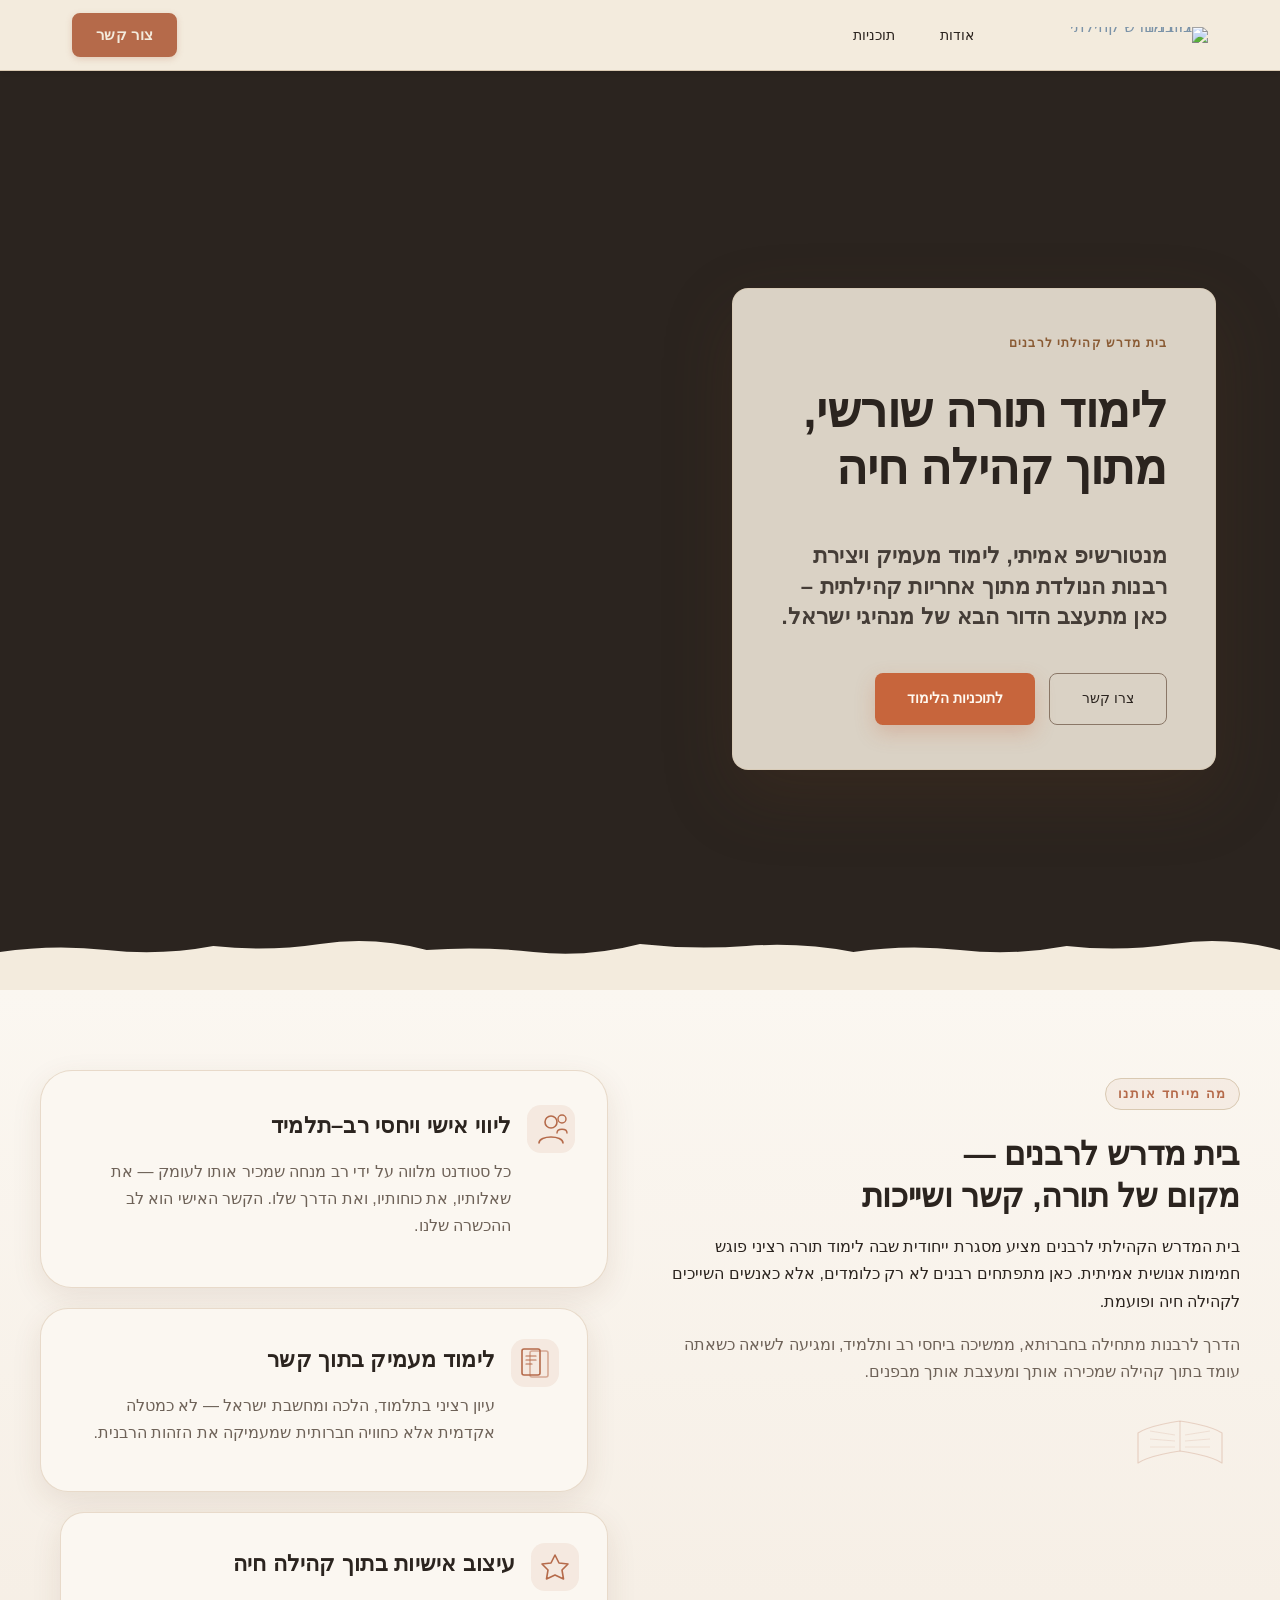
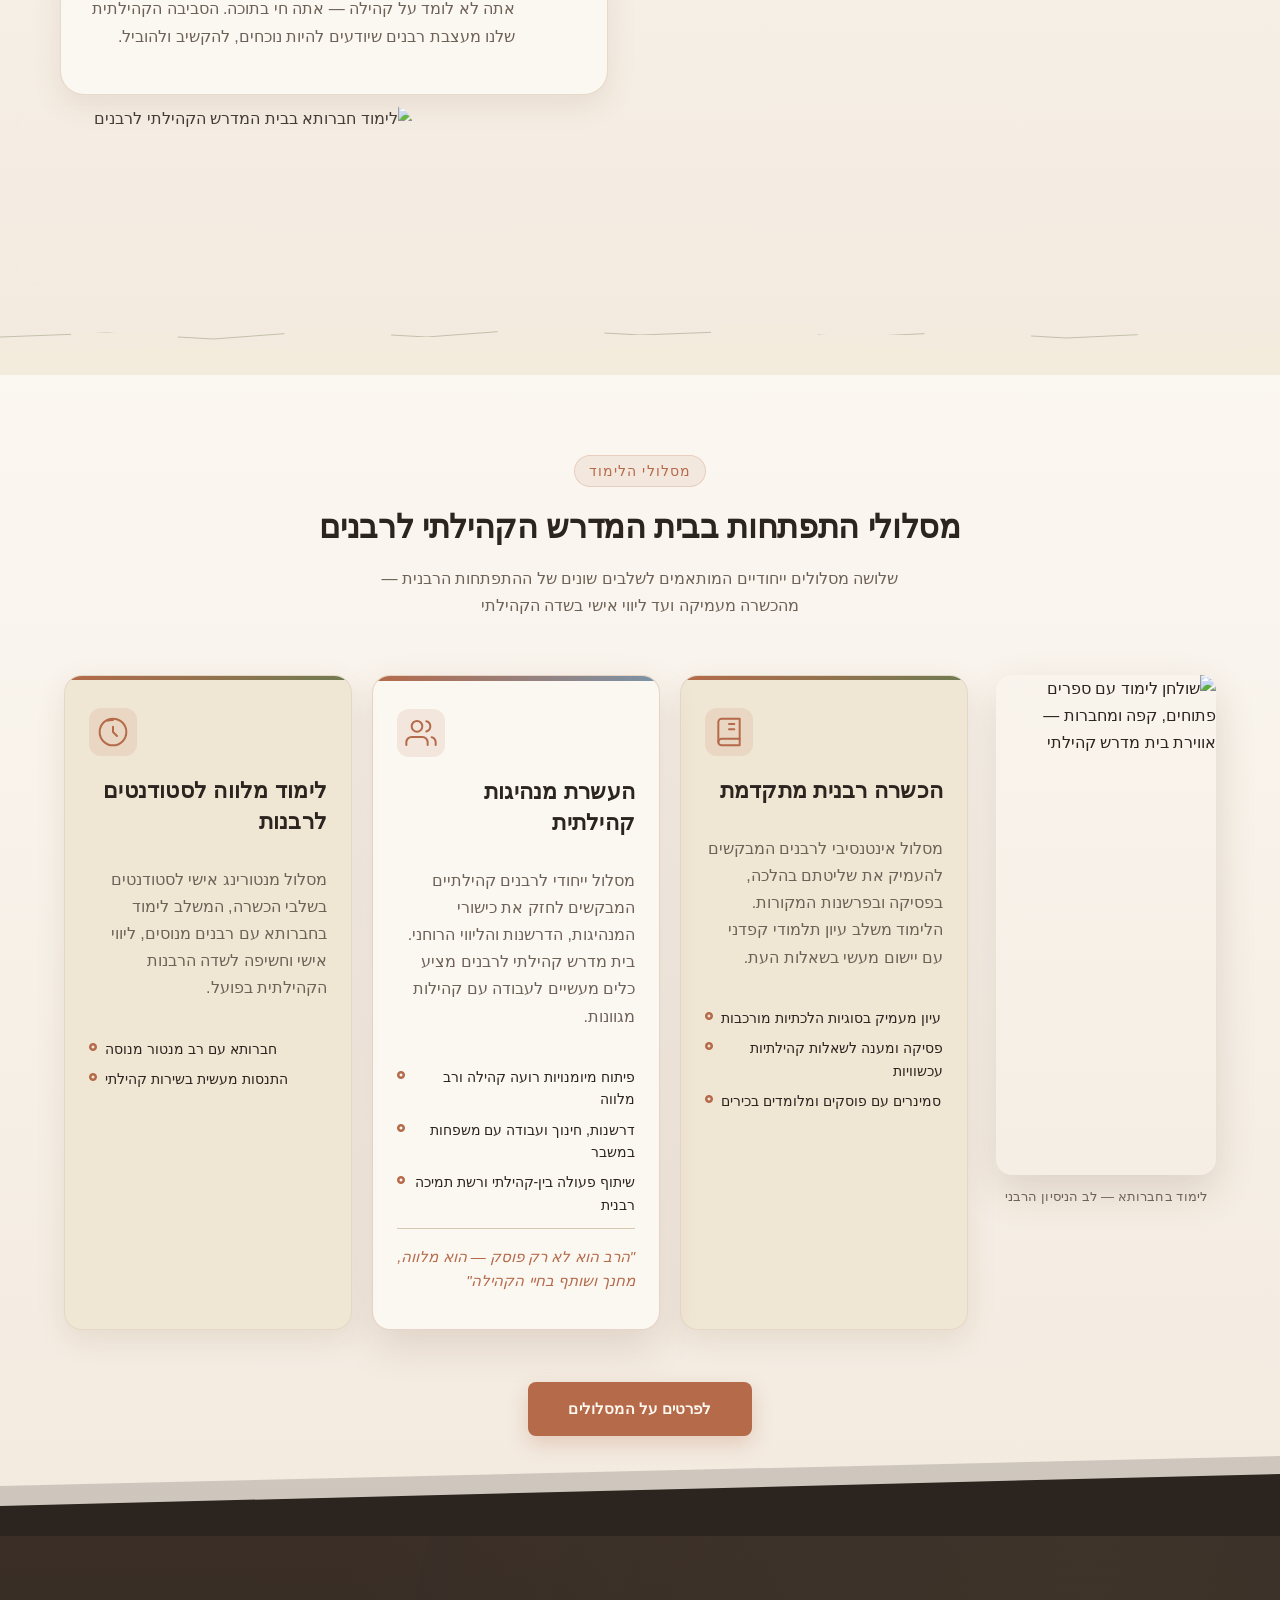
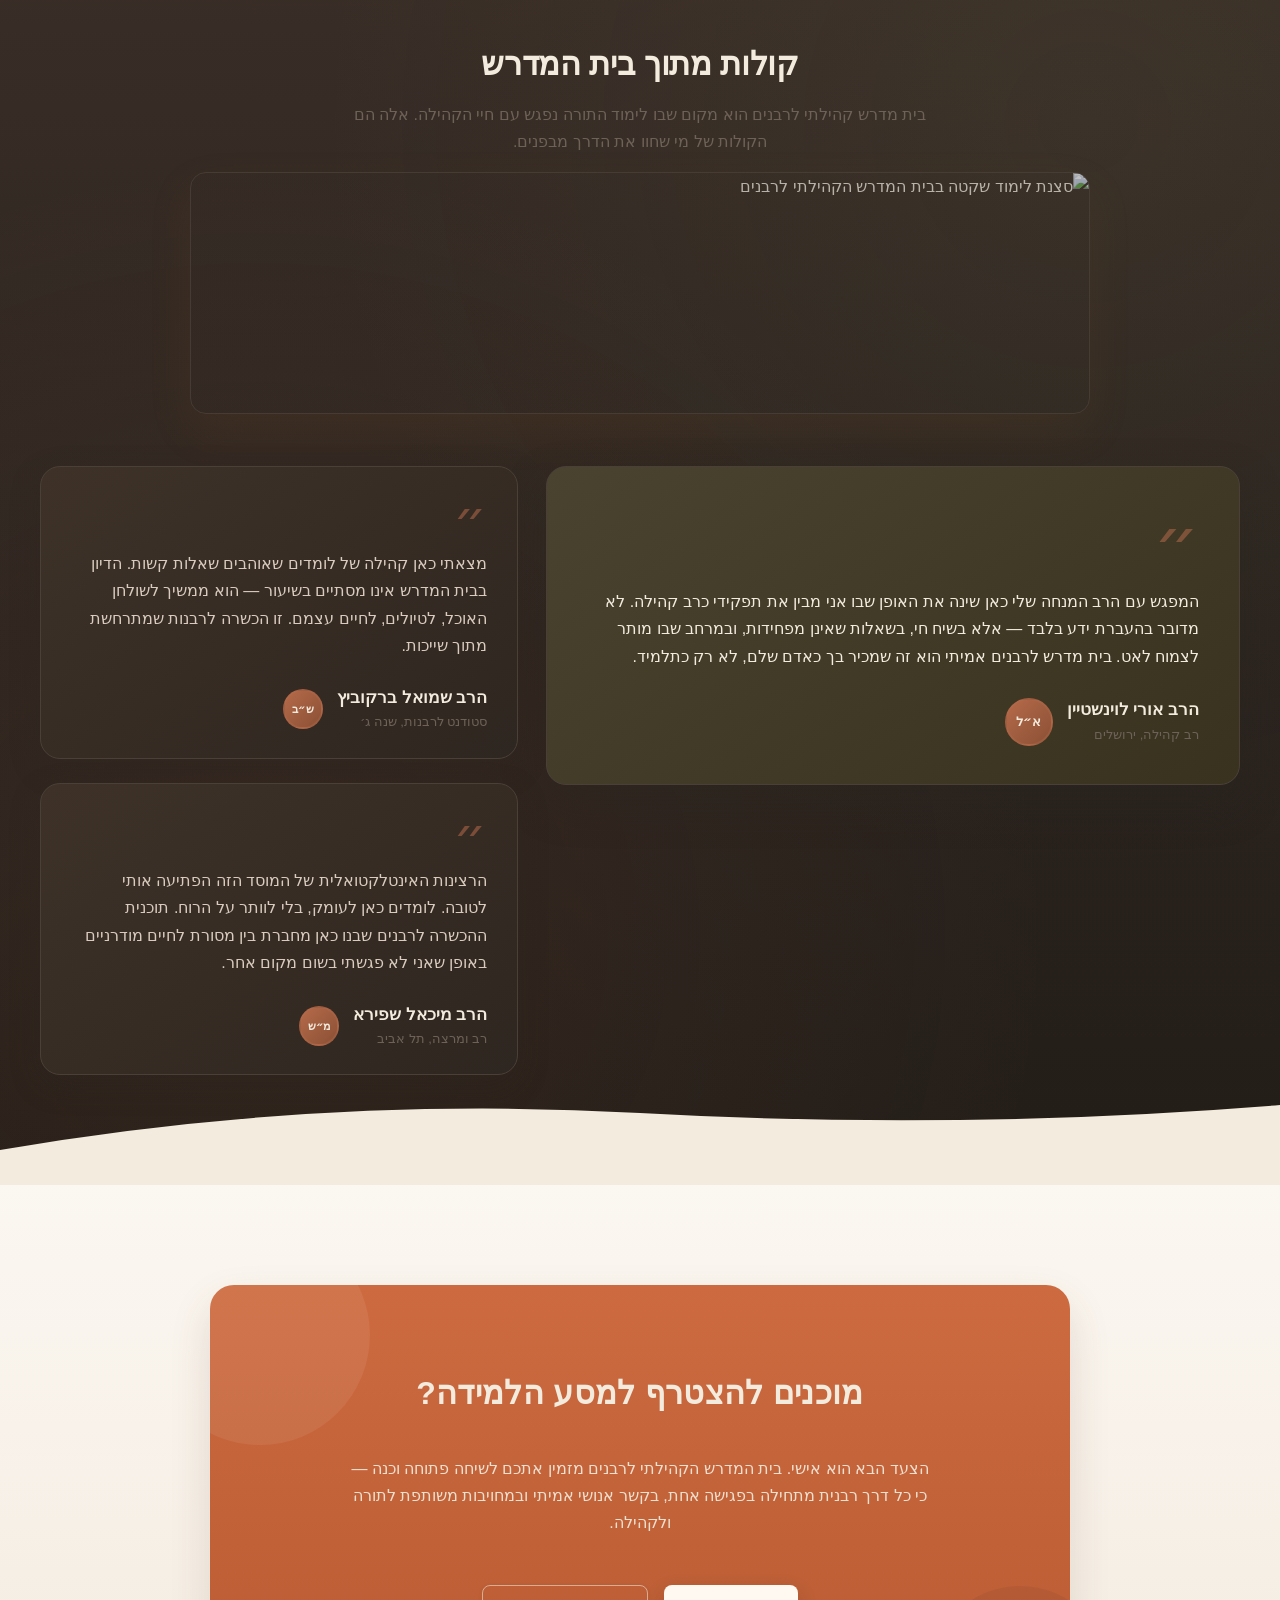
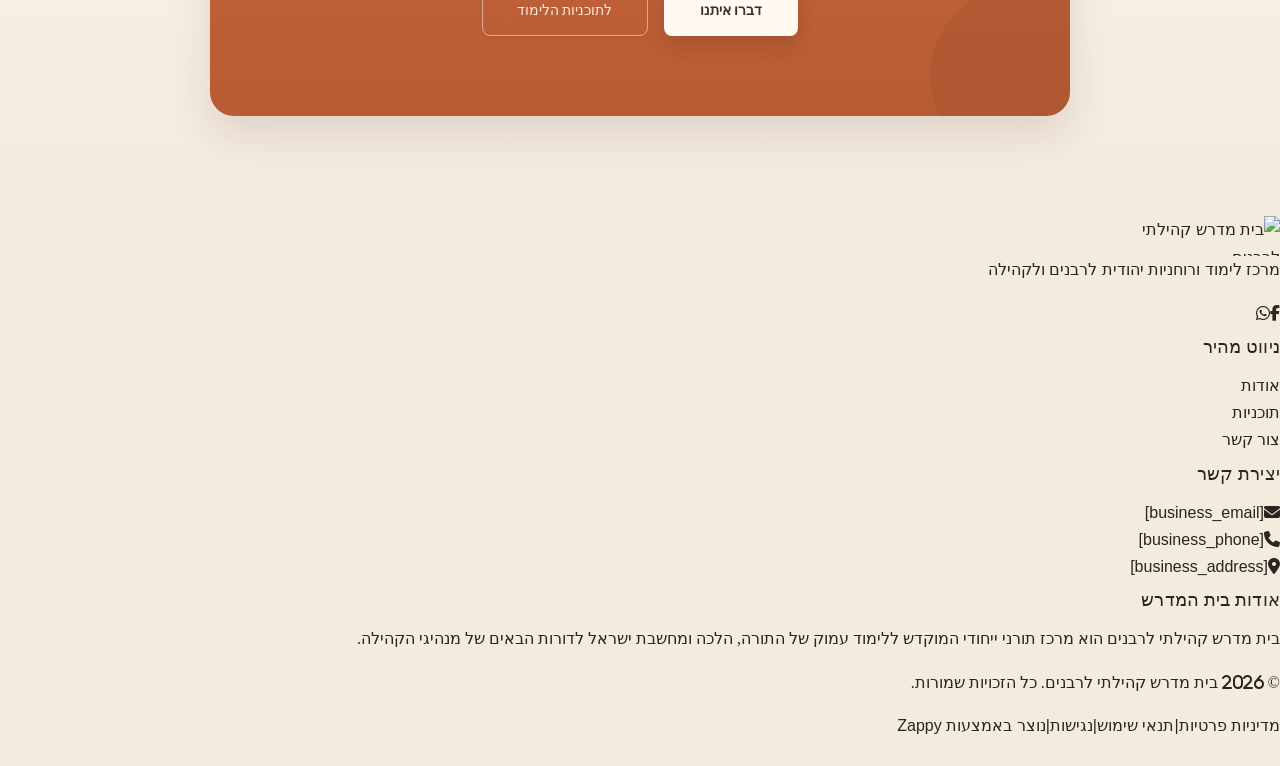
==== public/index.html @ 4b1a2277 "Background sync: Progressive GitHub Sync" ====
<!DOCTYPE html>
<html lang="he" dir="rtl">
<head>
    <meta charset="UTF-8">
    <meta name="viewport" content="width=device-width, initial-scale=1.0">
    <meta name="robots" content="index, follow">
    <title>בית מדרש לרבנים — בית מדרש קהילתי לרבנים</title>
    <meta name="description" content="בית המדרש לרבנים המוביל בישראל מזמין אתכם לעולם של לימוד תורני עמוק, הכשרה רבנית מקצועית וקהילה תומכת. הצטרפו אלינו ועצבו את עתיד הרבנות הקהילתית.">
    <meta name="keywords" content="בית מדרש לרבנים, בית מדרש קהילתי לרבנים בישראל, מוסד תורני לרבנים קהילתיים, הכשרה רבנית, לימוד תורה לרבנים">
    
    <!-- Favicons -->
    <link rel="icon" type="image/x-icon" href="/assets/favicon.ico">
    <link rel="icon" type="image/png" sizes="16x16" href="/assets/favicon-16x16.png">
    <link rel="icon" type="image/png" sizes="32x32" href="/assets/favicon-32x32.png">
    <link rel="icon" type="image/png" sizes="48x48" href="/assets/favicon-48x48.png">
    <link rel="icon" type="image/png" sizes="192x192" href="/assets/favicon-192x192.png">
    <link rel="icon" type="image/png" sizes="512x512" href="/assets/favicon-512x512.png">
    <link rel="apple-touch-icon" href="/assets/apple-touch-icon.png">
    <!-- Zappy Analytics -->
<script>
(function() {
  'use strict';
  
  // Configuration
  var config = {
    websiteId: '158ab9b1-1b1c-421d-83cf-bffc72065a06',
    apiUrl: 'https://api.zappy5.com/api/analytics/track',
    sessionDuration: 30 * 60 * 1000, // 30 minutes
    visitorDuration: 30 * 24 * 60 * 60 * 1000, // 30 days
    trackPageViews: true,
    trackClicks: true,
    trackFormSubmissions: true
  };
  
  // Generate or retrieve persistent visitor ID (30 days)
  function getVisitorId() {
    var visitorKey = 'zappy_visitor_' + config.websiteId;
    var visitor = null;
    
    try {
      visitor = localStorage.getItem(visitorKey);
      if (visitor) {
        var visitorData = JSON.parse(visitor);
        var now = Date.now();
        
        // Check if visitor ID is still valid (30 days)
        if (now - visitorData.created < config.visitorDuration) {
          // Update last seen timestamp
          visitorData.lastSeen = now;
          localStorage.setItem(visitorKey, JSON.stringify(visitorData));
          return visitorData.id;
        }
      }
    } catch (e) {
      console.warn('Zappy Analytics: LocalStorage not available');
    }
    
    // Generate new visitor ID
    var newVisitorId = 'zv_' + Date.now() + '_' + Math.random().toString(36).substr(2, 9);
    
    try {
      localStorage.setItem(visitorKey, JSON.stringify({
        id: newVisitorId,
        created: Date.now(),
        lastSeen: Date.now()
      }));
    } catch (e) {
      // Continue without local storage
    }
    
    return newVisitorId;
  }
  
  // Generate or retrieve session ID (30 minutes)
  function getSessionId() {
    var sessionKey = 'zappy_session_' + config.websiteId;
    var session = null;
    
    try {
      session = sessionStorage.getItem(sessionKey);
      if (session) {
        var sessionData = JSON.parse(session);
        var now = Date.now();
        
        // Check if session is still valid
        if (now - sessionData.timestamp < config.sessionDuration) {
          // Update timestamp
          sessionData.timestamp = now;
          sessionStorage.setItem(sessionKey, JSON.stringify(sessionData));
          return sessionData.id;
        }
      }
    } catch (e) {
      console.warn('Zappy Analytics: SessionStorage not available');
    }
    
    // Generate new session ID
    var newSessionId = 'zs_' + Date.now() + '_' + Math.random().toString(36).substr(2, 9);
    
    try {
      sessionStorage.setItem(sessionKey, JSON.stringify({
        id: newSessionId,
        timestamp: Date.now()
      }));
    } catch (e) {
      // Continue without session storage
    }
    
    return newSessionId;
  }
  
  var visitorId = getVisitorId();
  var sessionId = getSessionId();
  
  // Track an event
  function trackEvent(eventType, data) {
    data = data || {};
    
    var eventData = {
      website_id: config.websiteId,
      event_type: eventType,
      page_path: window.location.pathname,
      referrer: document.referrer || 'direct',
      visitor_id: visitorId,
      session_id: sessionId,
      metadata: data
    };
    
    // Use sendBeacon if available (better for page unload events)
    if (navigator.sendBeacon) {
      var blob = new Blob([JSON.stringify(eventData)], { type: 'application/json' });
      navigator.sendBeacon(config.apiUrl, blob);
    } else {
      // Fallback to fetch
      fetch(config.apiUrl, {
        method: 'POST',
        headers: {
          'Content-Type': 'application/json'
        },
        body: JSON.stringify(eventData),
        keepalive: true
      }).catch(function(error) {
        console.warn('Zappy Analytics: Failed to track event', error);
      });
    }
  }
  
  // Track page view
  if (config.trackPageViews) {
    trackEvent('pageview', {
      title: document.title,
      url: window.location.href
    });
  }
  
  // Track clicks on important elements
  if (config.trackClicks) {
    document.addEventListener('click', function(e) {
      var target = e.target;
      
      // Track button clicks (counted as actions)
      if (target.tagName === 'BUTTON' || target.closest('button')) {
        var button = target.tagName === 'BUTTON' ? target : target.closest('button');
        trackEvent('click', {
          element: 'button',
          text: button.textContent.trim().substring(0, 100),
          id: button.id || null,
          class: button.className || null
        });
      }
      
      // Track link clicks (navigation - not counted as actions)
      else if (target.tagName === 'A' || target.closest('a')) {
        var link = target.tagName === 'A' ? target : target.closest('a');
        trackEvent('navigation', {
          element: 'link',
          text: link.textContent.trim().substring(0, 100),
          href: link.href,
          external: link.hostname !== window.location.hostname
        });
      }
    }, true);
  }
  
  // Track form submissions
  if (config.trackFormSubmissions) {
    document.addEventListener('submit', function(e) {
      var form = e.target;
      
      trackEvent('form_submit', {
        form_id: form.id || null,
        form_name: form.name || null,
        form_action: form.action || null,
        form_method: form.method || 'GET'
      });
    }, true);
  }
  
  // Track time on page (send on page unload)
  var pageLoadTime = Date.now();
  
  window.addEventListener('beforeunload', function() {
    var timeOnPage = Math.floor((Date.now() - pageLoadTime) / 1000); // in seconds
    
    trackEvent('page_unload', {
      time_on_page: timeOnPage,
      page_path: window.location.pathname
    });
  });
  
  // Expose tracking function globally for custom events
  window.zappyAnalytics = {
    track: trackEvent,
    getVisitorId: function() { return visitorId; },
    getSessionId: function() { return sessionId; }
  };
  
})();
</script>
<!-- End Zappy Analytics -->
    <meta property="og:title" content="בית מדרש לרבנים — בית מדרש קהילתי לרבנים">
  <meta property="og:description" content="בית המדרש לרבנים המוביל בישראל מזמין אתכם לעולם של לימוד תורני עמוק, הכשרה רבנית מקצועית וקהילה תומכת. הצטרפו אלינו ועצבו את עתיד הרבנות הקהילתית.">
  <meta property="og:type" content="website">
  <meta property="og:locale" content="he_IL">
  
  <meta name="twitter:card" content="summary_large_image">
  <meta name="twitter:title" content="בית מדרש לרבנים — בית מדרש קהילתי לרבנים">
  <meta name="twitter:description" content="בית המדרש לרבנים המוביל בישראל מזמין אתכם לעולם של לימוד תורני עמוק, הכשרה רבנית מקצועית וקהילה תומכת. הצטרפו אלינו ועצבו את עתיד הרבנות הקהילתית.">
  
  <link rel="stylesheet" href="https://cdnjs.cloudflare.com/ajax/libs/font-awesome/6.4.0/css/all.min.css">

    <!-- Favicons -->
    <link rel="icon" type="image/x-icon" href="/assets/favicon.ico">
    <link rel="icon" type="image/png" sizes="16x16" href="/assets/favicon-16x16.png">
    <link rel="icon" type="image/png" sizes="32x32" href="/assets/favicon-32x32.png">
    <link rel="icon" type="image/png" sizes="48x48" href="/assets/favicon-48x48.png">
    <link rel="icon" type="image/png" sizes="192x192" href="/assets/favicon-192x192.png">
    <link rel="icon" type="image/png" sizes="512x512" href="/assets/favicon-512x512.png">
    <link rel="apple-touch-icon" href="/assets/apple-touch-icon.png">
    <!-- Cookie Consent -->
    <link rel="stylesheet" href="https://cdn.jsdelivr.net/npm/vanilla-cookieconsent@3/dist/cookieconsent.css">
    <script src="https://cdn.jsdelivr.net/npm/vanilla-cookieconsent@3/dist/cookieconsent.umd.js"></script>
    <!-- Mickidum Accessibility Toolbar -->
    <script src="https://cdn.jsdelivr.net/gh/mickidum/acc_toolbar/acctoolbar/acctoolbar.min.js"></script>
    <link rel="stylesheet" href="/styles.css">

    <style id="zappy-dropdown-submenu-styles">
      /* ========== DESKTOP DROPDOWN SUBMENU STYLES ========== */
      /* Base styles for dropdown submenus - parent must be positioned */
      .nav-menu li:has(.sub-menu), nav li:has(.sub-menu), .navbar li:has(.sub-menu), #navMenu li:has(.sub-menu) { position: relative; }
      /* Submenu base - hidden by default */
      .nav-menu .sub-menu, nav .sub-menu, .navbar .sub-menu, #navMenu .sub-menu { display: block !important; position: absolute !important; top: 100%; left: 0; min-width: 220px; background: white; border-radius: 8px; box-shadow: 0 8px 25px rgba(0,0,0,0.15); padding: 8px 0; opacity: 0; visibility: hidden; transform: translateY(10px); transition: all 0.3s ease; z-index: 1000; list-style: none; pointer-events: none; }
      /* CRITICAL: Desktop hover styles to show dropdown */
      .nav-menu li:hover > .sub-menu, nav li:hover > .sub-menu, .navbar li:hover > .sub-menu, #navMenu li:hover > .sub-menu { opacity: 1 !important; visibility: visible !important; transform: translateY(0) !important; pointer-events: auto !important; }
      /* Submenu item styling */
      .sub-menu li { list-style: none; margin: 0; padding: 0; }
      .sub-menu a { display: block !important; padding: 10px 16px !important; color: var(--text-dark, #333) !important; font-weight: 500; text-decoration: none; white-space: nowrap; transition: background-color 0.2s; }
      .sub-menu a:hover { background-color: #f5f5f5; }
      /* RTL (Hebrew/Arabic) dropdown positioning */
      [dir="rtl"] .nav-menu .sub-menu, [dir="rtl"] nav .sub-menu, [dir="rtl"] .navbar .sub-menu, html[lang="he"] .nav-menu .sub-menu, html[lang="he"] nav .sub-menu, html[lang="he"] .navbar .sub-menu, html[lang="ar"] .nav-menu .sub-menu, html[lang="ar"] nav .sub-menu, html[lang="ar"] .navbar .sub-menu { left: auto !important; right: 0 !important; }
      /* Hide empty dropdown menus */
      .sub-menu:empty, .sub-menu:not(:has(li:not(.zappy-hidden-menu-item))), .sub-menu:not(:has(li)) { display: none !important; opacity: 0 !important; visibility: hidden !important; pointer-events: none !important; }
      /* Desktop: show submenu on Menu Group hover */
      li:has(.menu-group-title):hover > .sub-menu { opacity: 1 !important; visibility: visible !important; transform: translateY(0) !important; pointer-events: auto !important; }
      /* Menu Group title styling */
      .nav-menu > li > .menu-group-title, #navMenu > li > .menu-group-title { display: inline-block; padding: 0.5rem 1rem; cursor: default; user-select: none; }
      
      /* ========== MOBILE SUBMENU STYLES ========== */
      @media (max-width: 768px) {
        .nav-menu .sub-menu, nav .sub-menu, .navbar .sub-menu, #navMenu .sub-menu { position: static !important; transform: none !important; box-shadow: none !important; background: transparent !important; max-height: 0; overflow: hidden; opacity: 0; visibility: hidden; transition: max-height 0.3s ease, opacity 0.3s ease; padding: 0 !important; border-radius: 0 !important; }
        .sub-menu.mobile-expanded { max-height: 500px !important; opacity: 1 !important; visibility: visible !important; padding: 8px 0 8px 16px !important; }
        [dir="rtl"] .sub-menu.mobile-expanded, html[lang="he"] .sub-menu.mobile-expanded { padding: 8px 16px 8px 0 !important; }
        /* Disable hover behavior on mobile */
        .nav-menu li:hover > .sub-menu, nav li:hover > .sub-menu, .navbar li:hover > .sub-menu, #navMenu li:hover > .sub-menu { opacity: 0; visibility: hidden; pointer-events: none; }
        .nav-menu li > .sub-menu.mobile-expanded, nav li > .sub-menu.mobile-expanded, .navbar li > .sub-menu.mobile-expanded, #navMenu li > .sub-menu.mobile-expanded { opacity: 1 !important; visibility: visible !important; pointer-events: auto !important; }
        .nav-menu li:has(.sub-menu), nav li:has(.sub-menu), .navbar li:has(.sub-menu), #navMenu li:has(.sub-menu) { display: flex !important; flex-wrap: wrap !important; align-items: center !important; position: relative !important; min-height: 44px !important; }
        .nav-menu li:has(.sub-menu) > a, nav li:has(.sub-menu) > a, .navbar li:has(.sub-menu) > a, #navMenu li:has(.sub-menu) > a { flex: 1 !important; min-width: 0 !important; }
        .nav-menu li:has(.sub-menu) > .menu-group-title, nav li:has(.sub-menu) > .menu-group-title, .navbar li:has(.sub-menu) > .menu-group-title, #navMenu li:has(.sub-menu) > .menu-group-title { flex: 1 !important; min-width: 0 !important; padding: 0 !important; line-height: inherit !important; }
        .nav-menu li:has(.sub-menu) > .sub-menu, nav li:has(.sub-menu) > .sub-menu, .navbar li:has(.sub-menu) > .sub-menu, #navMenu li:has(.sub-menu) > .sub-menu { flex-basis: 100% !important; width: 100% !important; }
        .nav-menu li:has(.sub-menu) > a [class*="chevron"], .nav-menu li:has(.sub-menu) > a [class*="arrow"], .nav-menu li:has(.sub-menu) > a .fa-chevron-down, .nav-menu li:has(.sub-menu) > a .fa-angle-down, nav li:has(.sub-menu) > a [class*="chevron"], nav li:has(.sub-menu) > a [class*="arrow"], #navMenu li:has(.sub-menu) > a [class*="chevron"], #navMenu li:has(.sub-menu) > a [class*="arrow"] { display: none !important; visibility: hidden !important; }
        .mobile-submenu-toggle { display: flex !important; align-items: center !important; justify-content: center !important; width: 44px !important; height: auto !important; background: transparent !important; border: none !important; cursor: pointer !important; color: var(--text-dark) !important; position: static !important; flex-shrink: 0 !important; align-self: stretch !important; z-index: 2 !important; padding: 0 !important; margin: 0 !important; }
        .mobile-submenu-toggle::after { content: '' !important; width: 0 !important; height: 0 !important; border-left: 6px solid transparent !important; border-right: 6px solid transparent !important; border-top: 7px solid currentColor !important; transition: transform 0.3s ease !important; }
        .mobile-submenu-toggle.expanded::after { transform: rotate(180deg) !important; }
        .sub-menu a { padding: 10px 0 !important; display: block !important; color: var(--text-dark) !important; }
        .navbar .sub-menu li a, nav.navbar .sub-menu li a, .zappy-products-dropdown .sub-menu a { color: var(--text-dark) !important; }
      }
      @media (min-width: 769px) { .mobile-submenu-toggle { display: none !important; } }
    </style>

    <style id="mobile-lang-menu-deployed-css">
    @media (max-width: 768px) {
      .lang-switcher,
      .nav-cta-container .lang-switcher,
      .nav-container .lang-switcher,
      .navbar .lang-switcher,
      .navbar .nav-cta-container .lang-switcher,
      .nav-icons-left .lang-switcher,
      .nav-ecommerce-icons .lang-switcher { display: none !important; }
      .mobile-lang-menu { width: 100%; border-top: 1px solid rgba(128,128,128,0.2); padding: 8px 0 0 0; margin-top: 8px; }
      .mobile-lang-toggle { display: flex !important; align-items: center; justify-content: space-between; width: 100%; padding: 12px 16px; background: none; border: none; cursor: pointer; font-size: 15px; color: inherit; font-family: inherit; }
      .mobile-lang-toggle::after { content: ''; display: inline-block; width: 8px; height: 8px; border-right: 2px solid currentColor; border-bottom: 2px solid currentColor; transform: rotate(45deg); transition: transform 0.3s ease; margin-left: 8px; }
      .mobile-lang-toggle.expanded::after { transform: rotate(-135deg); }
      .mobile-lang-options { max-height: 0; overflow: hidden; transition: max-height 0.3s ease; }
      .mobile-lang-options.expanded { max-height: 300px; }
      .mobile-lang-option { display: flex !important; align-items: center; gap: 10px; padding: 10px 24px; text-decoration: none; color: inherit; font-size: 14px; font-family: inherit; }
      .mobile-lang-option:hover { background: rgba(128,128,128,0.1); }
      .mobile-lang-option.active { font-weight: 600; opacity: 0.7; pointer-events: none; }
      .mobile-lang-option img { width: 20px; height: 20px; border-radius: 50%; }
    }
    @media (min-width: 769px) {
      .mobile-lang-menu { display: none !important; }
    }
    </style>

    <style id="zappy-widget-visibility">
      #mic-access-tool-general-button, .mic-access-tool-general-button,
      #mic-init-access-tool .mic-access-tool-general-button, #mic-init-access-tool #mic-access-tool-general-button,
      ._access-icon, #mic-access-tool-box, .mic-access-tool-box,
      #mic-init-access-tool #mic-access-tool-box, div[id*="mic-access-tool-box"], ._access-menu {
        display: none !important; visibility: hidden !important; opacity: 0 !important; pointer-events: none !important;
      }
    </style>
</head>
<body>

  <nav class="navbar" dir="rtl">
  <button class="mobile-toggle" id="mobileToggle" aria-label="Menu">
    <svg class="hamburger-icon" width="24" height="24" viewbox="0 0 24 24" fill="none">
      <path d="M3 12h18M3 6h18M3 18h18" stroke="currentColor" stroke-width="2" stroke-linecap="round"></path>
    </svg>
    <svg class="close-icon" width="24" height="24" viewbox="0 0 24 24" fill="none" style="display: none;">
      <path d="M18 6L6 18M6 6l12 12" stroke="currentColor" stroke-width="2" stroke-linecap="round"></path>
    </svg>
  </button>

  <button class="phone-header-btn" data-phone="[business_phone]" aria-label="Call">
    <svg width="20" height="20" viewbox="0 0 24 24" fill="currentColor">
      <path d="M22 16.92v3a2 2 0 0 1-2.18 2 19.79 19.79 0 0 1-8.63-3.07 19.5 19.5 0 0 1-6-6 19.79 19.79 0 0 1-3.07-8.67A2 2 0 0 1 4.11 2h3a2 2 0 0 1 2 1.72 12.84 12.84 0 0 0 .7 2.81 2 2 0 0 1-.45 2.11L8.09 9.91a16 16 0 0 0 6 6l1.27-1.27a2 2 0 0 1 2.11-.45 12.84 12.84 0 0 0 2.81.7A2 2 0 0 1 22 16.92z"></path>
    </svg>
  </button>

  <div class="nav-container">
    <div class="nav-right-group"><div class="nav-brand">
      <a href="/" class="logo-link">
        <img src="/assets/business-logo.webp" alt="בית מדרש קהילתי לרבנים" class="logo">
      </a>
    </div><ul class="nav-menu" id="navMenu"><li><a href="/about">אודות</a></li><li><a href="/programs">תוכניות</a></li></ul></div>

    

    <div class="nav-cta-container">
      <a href="/contact" class="nav-cta-btn">צור קשר</a>
    </div>
  </div>
</nav>
<script>

// Navbar Mobile Menu Toggle and Contrast Fix
(function() {
  // Use 'load' event instead of 'DOMContentLoaded' to ensure we run AFTER all other scripts
  window.addEventListener('load', function() {
    
    // FIX MOBILE BUTTON CONTRAST
    // Detect navbar background color and apply contrasting color to mobile buttons
    const navbar = document.querySelector('.navbar, nav, header');
    if (!navbar) {
      console.log('[Navbar] Navbar element not found');
      return;
    }
    
    // DECLARE VARIABLES EARLY to avoid Temporal Dead Zone errors
    // These are used in multiple places below
    let mobileToggle = document.getElementById('mobileToggle') ||
                       document.querySelector('.mobile-toggle') ||
                       document.querySelector('.hamburger') ||
                       document.querySelector('.hamburger-menu') ||
                       document.querySelector('.menu-toggle') ||
                       document.querySelector('.burger-menu') ||
                       document.querySelector('[aria-label="Menu"]') ||
                       document.querySelector('[aria-label="תפריט"]');
    
    const phoneBtn = document.querySelector('.phone-header-btn');
    
    const computedStyle = window.getComputedStyle(navbar);
    let bgColor = computedStyle.backgroundColor;
    
    console.log('[Navbar] Initial navbar background:', bgColor);
    
    // Check if background is transparent or rgba with 0 alpha
    const isTransparent = bgColor === 'transparent' || 
                         bgColor === 'rgba(0, 0, 0, 0)' ||
                         (bgColor.startsWith('rgba') && bgColor.includes(', 0)'));
    
    if (isTransparent) {
      // Check for background-image or gradient
      const bgImage = computedStyle.backgroundImage;
      if (bgImage && bgImage !== 'none') {
        console.log('[Navbar] Navbar has background image/gradient, using dark text');
        bgColor = 'rgb(240, 240, 240)'; // Assume light background
      } else {
        // Transparent navbar - check body background
        const bodyBg = window.getComputedStyle(document.body).backgroundColor;
        console.log('[Navbar] Navbar transparent, using body background:', bodyBg);
        bgColor = bodyBg;
      }
    }
    
    // Calculate luminance to determine if background is light or dark
    const rgb = bgColor.match(/\d+/g);
    if (rgb && rgb.length >= 3) {
      const r = parseInt(rgb[0]);
      const g = parseInt(rgb[1]);
      const b = parseInt(rgb[2]);
      const luminance = (0.299 * r + 0.587 * g + 0.114 * b) / 255;
      
      // Mobile button colors are set by Claude's AI-generated CSS (same as .nav-menu a)
      // No dynamic color overrides needed - colors come from the generated navbar CSS
      console.log('[Navbar] Mobile button colors preserved from Claude CSS (luminance:', luminance.toFixed(2) + ')');
      
      // FIX ICON SIZES - Ensure SVGs are properly sized and visible
      // INJECT CRITICAL CSS TO OVERRIDE ANY CONFLICTING RULES
      const criticalCSS = document.createElement('style');
      criticalCSS.id = 'zappy-mobile-nav-fix';
      const htmlLang = document.documentElement.lang || 'en';
      const htmlDir = document.documentElement.dir || 'ltr';
      // Check both dir attribute AND lang for RTL detection
      // dir="rtl" is the most reliable indicator
      const isRTL = htmlDir === 'rtl' || htmlLang === 'he' || htmlLang === 'ar';
      
      criticalCSS.textContent = `
        /* Hide mobile buttons on desktop, show only on mobile */
        @media (min-width: 769px) {
          .mobile-toggle,
          .phone-header-btn {
            display: none !important;
          }
        }
        
        /* Show and position mobile buttons correctly on mobile */
        @media (max-width: 768px) {
          .mobile-toggle,
          .phone-header-btn {
            position: absolute !important;
            top: 50% !important;
            transform: translateY(-50%) !important;
            z-index: 1001 !important;
            display: flex !important;
            align-items: center !important;
            justify-content: center !important;
            width: 36px !important;
            height: 36px !important;
            border-radius: 50% !important;
            border: none !important;
            cursor: pointer !important;
            padding: 6px !important;
            background: none !important;
            color: var(--nav-text, var(--text-dark)) !important;
          }
          
          /* LTR positioning (default): hamburger LEFT, phone RIGHT */
          html:not([dir="rtl"]):not([lang="he"]):not([lang="ar"]) .mobile-toggle,
          html[dir="ltr"] .mobile-toggle {
            left: 12px !important;
            right: auto !important;
          }
          html:not([dir="rtl"]):not([lang="he"]):not([lang="ar"]) .phone-header-btn,
          html[dir="ltr"] .phone-header-btn {
            right: 12px !important;
            left: auto !important;
          }
          
          /* RTL positioning: hamburger RIGHT, phone LEFT */
          html[dir="rtl"] .mobile-toggle,
          html[lang="he"] .mobile-toggle,
          html[lang="ar"] .mobile-toggle {
            right: 12px !important;
            left: auto !important;
          }
          html[dir="rtl"] .phone-header-btn,
          html[lang="he"] .phone-header-btn,
          html[lang="ar"] .phone-header-btn {
            left: 12px !important;
            right: auto !important;
          }
          
          /* CRITICAL: Ensure nav-container has min-height on mobile */
          /* All children are positioned absolutely/fixed on mobile, so height:auto collapses to 0 */
          .nav-container {
            min-height: 70px !important;
            position: relative !important;
          }
          
          /* Ensure SVG icons are properly sized and inherit color */
          .mobile-toggle svg,
          .phone-header-btn svg {
            width: 24px !important;
            height: 24px !important;
            /* Don't force display - let JavaScript control hamburger/close toggle */
          }
          
          /* Reset nav-cta-container on mobile - remove desktop box-shadow/padding */
          /* that creates a visible ghost box when CTA button is hidden */
          .nav-cta-container {
            box-shadow: none !important;
            padding: 0 !important;
          }
          
          /* Hide nav-cta-container entirely on mobile when there's no lang-switcher */
          /* (only the CTA button is inside, and it's hidden on mobile) */
          .nav-cta-container:not(:has(.lang-switcher)) {
            display: none !important;
          }
          
          /* CRITICAL: Prevent hero image fade gradient from bleeding over headline text */
          /* The .image-fade-gradient has bottom: -30px (extends below parent) */
          /* On mobile stacked layout, this overlaps the h1 text below the image */
          .hero-image-column {
            overflow: hidden !important;
          }
          .image-fade-gradient {
            bottom: 0 !important;
          }
          
          /* Hide desktop language switcher on mobile - hamburger menu handles it */
          /* High specificity to override stored CSS */
          .lang-switcher,
          .nav-cta-container .lang-switcher,
          .nav-container .lang-switcher,
          .navbar .lang-switcher,
          .navbar .nav-cta-container .lang-switcher {
            display: none !important;
          }
        }
      `;
      
      // Remove existing fix if present and inject new one
      const existing = document.getElementById('zappy-mobile-nav-fix');
      if (existing) existing.remove();
      document.head.appendChild(criticalCSS);
      
      console.log('[Navbar] Critical CSS injected for mobile nav positioning');
      
      // ONLY apply inline positioning styles on mobile viewport
      // On desktop, the CSS handles hiding these buttons with display: none
      // Inline styles were breaking desktop layout by overriding CSS
      const isMobileViewport = window.innerWidth <= 768;
      
      if (mobileToggle) {
        // Icon sizing applies to all viewports for consistency
        const hamburgerIcon = mobileToggle.querySelector('.hamburger-icon');
        const closeIcon = mobileToggle.querySelector('.close-icon');
        
        if (hamburgerIcon) {
          hamburgerIcon.style.setProperty('width', '24px', 'important');
          hamburgerIcon.style.setProperty('height', '24px', 'important');
          hamburgerIcon.style.setProperty('display', 'block', 'important'); // Show hamburger by default
        }
        if (closeIcon) {
          closeIcon.style.setProperty('width', '24px', 'important');
          closeIcon.style.setProperty('height', '24px', 'important');
          closeIcon.style.setProperty('display', 'none', 'important'); // Hide close icon by default
        }
        
        // ONLY set positioning inline styles on mobile
        if (isMobileViewport) {
          mobileToggle.style.setProperty('position', 'absolute', 'important');
          mobileToggle.style.setProperty('top', '50%', 'important');
          mobileToggle.style.setProperty('transform', 'translateY(-50%)', 'important');
          mobileToggle.style.setProperty('z-index', '1001', 'important');
          
          // Clear any inline left/right so CSS can take over based on html[dir]
          mobileToggle.style.removeProperty('left');
          mobileToggle.style.removeProperty('right');
          
          console.log('[Navbar] Mobile toggle positioning applied (mobile viewport)');
        } else {
          // On desktop, clear any positioning styles to let CSS handle it
          mobileToggle.style.removeProperty('position');
          mobileToggle.style.removeProperty('top');
          mobileToggle.style.removeProperty('transform');
          mobileToggle.style.removeProperty('z-index');
          mobileToggle.style.removeProperty('left');
          mobileToggle.style.removeProperty('right');
          console.log('[Navbar] Desktop viewport - cleared mobile toggle inline positioning');
        }
      }
      
      if (phoneBtn) {
        // Icon sizing applies to all viewports
        const phoneIcon = phoneBtn.querySelector('svg');
        if (phoneIcon) {
          phoneIcon.style.width = '24px';
          phoneIcon.style.height = '24px';
          phoneIcon.setAttribute('width', '24');
          phoneIcon.setAttribute('height', '24');
        }
        
        // ONLY set positioning inline styles on mobile
        if (isMobileViewport) {
          phoneBtn.style.setProperty('position', 'absolute', 'important');
          phoneBtn.style.setProperty('top', '50%', 'important');
          phoneBtn.style.setProperty('transform', 'translateY(-50%)', 'important');
          phoneBtn.style.setProperty('z-index', '1001', 'important');
          
          // Clear any inline left/right so CSS can take over based on html[dir]
          phoneBtn.style.removeProperty('left');
          phoneBtn.style.removeProperty('right');
          
          console.log('[Navbar] Phone button positioning applied (mobile viewport)');
        } else {
          // On desktop, clear any positioning styles to let CSS handle it
          phoneBtn.style.removeProperty('position');
          phoneBtn.style.removeProperty('top');
          phoneBtn.style.removeProperty('transform');
          phoneBtn.style.removeProperty('z-index');
          phoneBtn.style.removeProperty('left');
          phoneBtn.style.removeProperty('right');
          console.log('[Navbar] Desktop viewport - cleared phone button inline positioning');
        }
      }
    } else {
      console.log('[Navbar] Could not parse background color:', bgColor);
    }
    
    // MOBILE MENU TOGGLE
    // Re-query in case DOM changed (mobileToggle already declared at top of function)
    mobileToggle = document.getElementById('mobileToggle') ||
                   document.querySelector('.mobile-toggle') ||
                   document.querySelector('.hamburger') ||
                   document.querySelector('.hamburger-menu') ||
                   document.querySelector('.menu-toggle') ||
                   document.querySelector('.burger-menu') ||
                   document.querySelector('[aria-label="Menu"]') ||
                   document.querySelector('[aria-label="תפריט"]');
    
    // EXPANDED SEARCH: Find nav menu by ID or class
    const navMenu = document.getElementById('navMenu') ||
                  document.querySelector('.nav-menu') ||
                  document.querySelector('.nav-links') ||
                  document.querySelector('nav ul:not(.submenu)');
    
    if (!mobileToggle || !navMenu) {
      console.log('[Navbar] Mobile toggle or menu not found:', { toggle: !!mobileToggle, menu: !!navMenu });
      return;
    }
    
    // Ensure navMenu has ID for CSS targeting
    if (!navMenu.id) {
      navMenu.id = 'navMenu';
    }
    
    console.log('[Navbar] Initializing mobile menu...');
    
    // Remove any existing event listeners by cloning the button
    const newToggle = mobileToggle.cloneNode(true);
    mobileToggle.parentNode.replaceChild(newToggle, mobileToggle);
    
    // Toggle menu on button click - use newToggle now
    newToggle.addEventListener('click', function(e) {
      e.preventDefault();
      e.stopPropagation();
      
      const hamburgerIcon = this.querySelector('.hamburger-icon');
      const closeIcon = this.querySelector('.close-icon');
      const isActive = navMenu.classList.contains('active');
      
      if (isActive) {
        // Close menu
        navMenu.classList.remove('active');
        if (hamburgerIcon) hamburgerIcon.style.setProperty('display', 'block', 'important');
        if (closeIcon) closeIcon.style.setProperty('display', 'none', 'important');
        document.body.style.overflow = '';
        console.log('[Navbar] Menu closed');
      } else {
        // Open menu
        navMenu.classList.add('active');
        if (hamburgerIcon) hamburgerIcon.style.setProperty('display', 'none', 'important');
        if (closeIcon) closeIcon.style.setProperty('display', 'block', 'important');
        document.body.style.overflow = 'hidden';
        console.log('[Navbar] Menu opened');
      }
    });
    
    // Close menu when clicking nav links (but NOT dropdown toggles)
    const navLinks = navMenu.querySelectorAll('a');
    navLinks.forEach(function(link) {
      link.addEventListener('click', function() {
        // Don't close if it's a dropdown child (unless it's a real navigation link)
        if (this.getAttribute('href') === '#') return;
        
        const hamburgerIcon = newToggle.querySelector('.hamburger-icon');
        const closeIcon = newToggle.querySelector('.close-icon');
        
        navMenu.classList.remove('active');
        if (hamburgerIcon) hamburgerIcon.style.setProperty('display', 'block', 'important');
        if (closeIcon) closeIcon.style.setProperty('display', 'none', 'important');
        document.body.style.overflow = '';
        console.log('[Navbar] Menu closed (link clicked)');
      });
    });
    
    // DROPDOWN MENU TOGGLE (for mobile and touch devices)
    var dropdownToggles = navMenu.querySelectorAll('.dropdown-toggle');
    dropdownToggles.forEach(function(toggle) {
      toggle.addEventListener('click', function(e) {
        e.preventDefault();
        e.stopPropagation();
        var parent = this.closest('.nav-dropdown');
        if (!parent) return;
        
        // Close other open dropdowns at the same level
        var siblings = parent.parentNode.querySelectorAll('.nav-dropdown.open');
        siblings.forEach(function(sib) {
          if (sib !== parent) sib.classList.remove('open');
        });
        
        parent.classList.toggle('open');
        console.log('[Navbar] Dropdown toggled:', parent.classList.contains('open') ? 'open' : 'closed');
      });
    });
    
    // Close dropdowns when clicking outside
    document.addEventListener('click', function(e) {
      if (!e.target.closest('.nav-dropdown')) {
        var openDropdowns = document.querySelectorAll('.nav-dropdown.open');
        openDropdowns.forEach(function(dd) { dd.classList.remove('open'); });
      }
    });
    
    console.log('[Navbar] Dropdown handlers initialized for ' + dropdownToggles.length + ' dropdowns');
    
    // Phone button functionality (phoneBtn already declared at top of function)
    if (phoneBtn) {
      phoneBtn.addEventListener('click', function() {
        // Get phone number from placeholder in page or use default
        const phoneLinks = document.querySelectorAll('a[href^="tel:"]');
        const phoneNumber = phoneLinks.length > 0 
          ? phoneLinks[0].getAttribute('href').replace('tel:', '')
          : '[business_phone]';
        
        window.location.href = 'tel:' + phoneNumber;
        console.log('[Navbar] Phone button clicked');
      });
    }
    
    console.log('[Navbar] Mobile menu initialized successfully');
    
    // === WHATSAPP BUTTON VISIBILITY FIX ===
    // Ensure WhatsApp floating button is hidden on desktop and visible on mobile
    // IMPORTANT: Only target the floating button by its class, NOT generic wa.me links
    const handleWhatsAppVisibility = function() {
      const whatsappBtn = document.querySelector('.whatsapp-float');
      if (whatsappBtn) {
        const isDesktop = window.innerWidth >= 769;
        if (isDesktop) {
          whatsappBtn.style.setProperty('display', 'none', 'important');
          whatsappBtn.style.setProperty('visibility', 'hidden', 'important');
          whatsappBtn.style.setProperty('opacity', '0', 'important');
          whatsappBtn.style.setProperty('pointer-events', 'none', 'important');
          console.log('[WhatsApp] Button hidden on desktop');
        } else {
          whatsappBtn.style.removeProperty('display');
          whatsappBtn.style.removeProperty('visibility');
          whatsappBtn.style.removeProperty('opacity');
          whatsappBtn.style.removeProperty('pointer-events');
          console.log('[WhatsApp] Button visible on mobile');
        }
      }
    };
    
    // Run on load
    handleWhatsAppVisibility();
    
    // Run on resize with debouncing
    let resizeTimer;
    window.addEventListener('resize', function() {
      clearTimeout(resizeTimer);
      resizeTimer = setTimeout(handleWhatsAppVisibility, 100);
    });
  });
})();

</script>
  
  <main>
    <section class="index-hero-section" data-layout-spec="בית-hero" dir="rtl" data-hero-type="fullscreen-scrim">
  <!-- Background Image -->
  <div class="index-hero-bg">
    <img data-hero-bg="true" data-placeholder="index-hero-image-1" data-context="Warm intergenerational Torah study circle around a wooden table in a traditional beit midrash. Natural window light illuminates open books, aged hands turning pages, and candid eye contact between a rabbi and younger students. Warm cream, espresso brown, and amber tones. Visible bookshelves filled with Jewish texts in background. Intimate, scholarly, communal atmosphere." width="1440" height="900" src="/assets/site-index-hero-image-1.webp" alt="לימוד תורה בקהילה – רבנים וסטודנטים מסביב לשולחן עץ בבית מדרש">
  </div>

  <!-- Scrim Overlay -->
  <div class="index-hero-scrim" aria-hidden="true"></div>

  <!-- Overlay Card -->
  <div class="index-hero-content-wrap">
    <article class="index-hero-card">
      <span class="index-hero-label">בית מדרש קהילתי לרבנים</span>
      <h1 class="index-hero-h1">לימוד תורה שורשי,<br>מתוך קהילה חיה</h1>
      <h3 class="index-hero-subtitle">מנטורשיפ אמיתי, לימוד מעמיק ויצירת רבנות הנולדת מתוך אחריות קהילתית – כאן מתעצב הדור הבא של מנהיגי ישראל.</h3>
      <div class="index-hero-ctas">
        <a href="/programs" class="index-hero-btn-primary">לתוכניות הלימוד</a>
        <a href="/contact" class="index-hero-btn-secondary">צרו קשר</a>
      </div>
    </article>
  </div>

  <!-- Bottom Divider -->
  <div class="index-hero-divider-wrapper">
    <svg data-no-icon-edit="true" aria-hidden="true" viewbox="0 0 1440 90" preserveaspectratio="none" xmlns="http://www.w3.org/2000/svg">
      <path d="M0,90 L0,52 Q60,44 120,50 T240,46 Q300,52 360,44 T480,50 Q540,46 600,52 T720,44 Q780,50 840,46 T960,52 Q1020,44 1080,50 T1200,46 Q1260,52 1320,44 T1440,50 L1440,90 Z" fill="#F3EBDD"></path>
    </svg>
  </div>
</section>

<section class="index-benefits-section" data-layout-spec="בית-benefits" dir="rtl">
  <div class="index-benefits-container">

    <!-- Intro Block (START/RIGHT side) -->
    <div class="index-benefits-intro">
      <span class="index-benefits-eyebrow">מה מייחד אותנו</span>
      <h2 class="index-benefits-heading">בית מדרש לרבנים —<br>מקום של תורה, קשר ושייכות</h2>
      <p class="index-benefits-lead">בית המדרש הקהילתי לרבנים מציע מסגרת ייחודית שבה לימוד תורה רציני פוגש חמימות אנושית אמיתית. כאן מתפתחים רבנים לא רק כלומדים, אלא כאנשים השייכים לקהילה חיה ופועמת.</p>
      <p class="index-benefits-sub">הדרך לרבנות מתחילה בחברוּתא, ממשיכה ביחסי רב ותלמיד, ומגיעה לשיאה כשאתה עומד בתוך קהילה שמכירה אותך ומעצבת אותך מבפנים.</p>

      <!-- Decorative line motif -->
      <div class="index-benefits-motif" aria-hidden="true">
        <svg data-no-icon-edit="true" aria-hidden="true" viewbox="0 0 120 80" fill="none" xmlns="http://www.w3.org/2000/svg" width="120" height="80">
          <!-- Open book motif -->
          <path d="M60 20 C60 20 30 24 18 32 L18 62 C30 54 60 50 60 50 C60 50 90 54 102 62 L102 32 C90 24 60 20 60 20 Z" stroke="#B56A4A" stroke-width="1.2" stroke-linejoin="round" fill="none" opacity="0.35"></path>
          <line x1="60" y1="20" x2="60" y2="50" stroke="#B56A4A" stroke-width="1" opacity="0.35"></line>
          <line x1="30" y1="30" x2="55" y2="34" stroke="#B56A4A" stroke-width="0.8" opacity="0.25"></line>
          <line x1="30" y1="38" x2="55" y2="40" stroke="#B56A4A" stroke-width="0.8" opacity="0.25"></line>
          <line x1="30" y1="46" x2="55" y2="46" stroke="#B56A4A" stroke-width="0.8" opacity="0.25"></line>
          <line x1="65" y1="34" x2="90" y2="30" stroke="#B56A4A" stroke-width="0.8" opacity="0.25"></line>
          <line x1="65" y1="40" x2="90" y2="38" stroke="#B56A4A" stroke-width="0.8" opacity="0.25"></line>
          <line x1="65" y1="46" x2="90" y2="46" stroke="#B56A4A" stroke-width="0.8" opacity="0.25"></line>
        </svg>
      </div>
    </div>

    <!-- Cards Column (END/LEFT side) -->
    <div class="index-benefits-cards">

      <!-- Card 1: Personal Mentorship -->
      <article class="index-benefits-card index-benefits-card--tall">
        <div class="index-benefits-card-icon">
          <svg data-element-type="icon" data-icon-type="svg" viewbox="0 0 40 40" fill="none" xmlns="http://www.w3.org/2000/svg" width="40" height="40">
            <circle cx="20" cy="13" r="6" stroke="currentColor" stroke-width="1.6" fill="none"></circle>
            <path d="M8 34 C8 26 32 26 32 34" stroke="currentColor" stroke-width="1.6" stroke-linecap="round" fill="none"></path>
            <circle cx="31" cy="10" r="4" stroke="currentColor" stroke-width="1.4" fill="none"></circle>
            <path d="M36 24 C36 19 26 19 26 24" stroke="currentColor" stroke-width="1.4" stroke-linecap="round" fill="none"></path>
          </svg>
        </div>
        <div class="index-benefits-card-content">
          <h3>ליווי אישי ויחסי רב–תלמיד</h3>
          <p>כל סטודנט מלווה על ידי רב מנחה שמכיר אותו לעומק — את שאלותיו, את כוחותיו, ואת הדרך שלו. הקשר האישי הוא לב ההכשרה שלנו.</p>
        </div>
      </article>

      <!-- Card 2: Serious Text Study -->
      <article class="index-benefits-card index-benefits-card--medium">
        <div class="index-benefits-card-icon">
          <svg data-element-type="icon" data-icon-type="svg" viewbox="0 0 40 40" fill="none" xmlns="http://www.w3.org/2000/svg" width="40" height="40">
            <rect x="7" y="6" width="18" height="26" rx="2" stroke="currentColor" stroke-width="1.6" fill="none"></rect>
            <rect x="15" y="8" width="18" height="26" rx="2" stroke="currentColor" stroke-width="1.6" fill="none" opacity="0.5"></rect>
            <line x1="11" y1="13" x2="21" y2="13" stroke="currentColor" stroke-width="1.2" stroke-linecap="round"></line>
            <line x1="11" y1="17" x2="21" y2="17" stroke="currentColor" stroke-width="1.2" stroke-linecap="round"></line>
            <line x1="11" y1="21" x2="17" y2="21" stroke="currentColor" stroke-width="1.2" stroke-linecap="round"></line>
          </svg>
        </div>
        <div class="index-benefits-card-content">
          <h3>לימוד מעמיק בתוך קשר</h3>
          <p>עיון רציני בתלמוד, הלכה ומחשבת ישראל — לא כמטלה אקדמית אלא כחוויה חברותית שמעמיקה את הזהות הרבנית.</p>
        </div>
      </article>

      <!-- Card 3: Real Community -->
      <article class="index-benefits-card index-benefits-card--short">
        <div class="index-benefits-card-icon">
          <svg data-element-type="icon" data-icon-type="svg" viewbox="0 0 40 40" fill="none" xmlns="http://www.w3.org/2000/svg" width="40" height="40">
            <path d="M20 8 L24 16 L33 17 L27 23 L28.5 32 L20 28 L11.5 32 L13 23 L7 17 L16 16 Z" stroke="currentColor" stroke-width="1.6" stroke-linejoin="round" fill="none"></path>
          </svg>
        </div>
        <div class="index-benefits-card-content">
          <h3>עיצוב אישיות בתוך קהילה חיה</h3>
          <p>אתה לא לומד על קהילה — אתה חי בתוכה. הסביבה הקהילתית שלנו מעצבת רבנים שיודעים להיות נוכחים, להקשיב ולהוביל.</p>
        </div>
      </article>

      <!-- Supporting Photo Tile -->
      <div class="index-benefits-photo-tile">
        <img data-placeholder="index-benefits-image-1" data-context="Warm scene inside a traditional Jewish Beit Midrash study hall: two rabbinical students studying Talmud together at a wooden table, surrounded by bookshelves filled with Hebrew books, soft natural light filtering through windows, intimate and scholarly atmosphere, warm cream and wood tones" width="320" height="220" src="/assets/site-index-benefits-image-1.webp" alt="לימוד חברותא בבית המדרש הקהילתי לרבנים">
      </div>

    </div>
  </div>

  <!-- Bottom Divider: sand band with paper-step silhouette and olive line -->
  <div class="index-benefits-divider-wrapper">
    <svg data-no-icon-edit="true" aria-hidden="true" viewbox="0 0 1440 90" preserveaspectratio="none" xmlns="http://www.w3.org/2000/svg">
      <!-- Fine olive line illustration -->
      <polyline points="0,52 120,48 240,54 360,46 480,52 600,44 720,50 840,46 960,52 1080,47 1200,53 1320,48 1440,52" fill="none" stroke="#6F7B52" stroke-width="1" opacity="0.4"></polyline>
      <!-- Paper-step silhouette transitioning to dark -->
      <path d="M0,90 L0,55 L80,55 L80,48 L200,48 L200,56 L320,56 L320,44 L440,44 L440,52 L560,52 L560,42 L680,42 L680,50 L800,50 L800,40 L920,40 L920,50 L1040,50 L1040,44 L1160,44 L1160,54 L1280,54 L1280,46 L1440,46 L1440,90 Z" fill="#F3EBDD"></path>
      <!-- Sand band layer -->
      <path d="M0,90 L0,68 Q180,60 360,66 T720,62 Q900,58 1080,65 T1440,62 L1440,90 Z" fill="#F3EBDD" opacity="0.6"></path>
    </svg>
  </div>

</section>

<section class="index-services-section" data-layout-spec="בית-services" dir="rtl">
  <div class="services-container">
    <!-- Section Header -->
    <div class="services-header">
      <small class="services-label">מסלולי הלימוד</small>
      <h2 class="services-title">מסלולי התפתחות בבית המדרש הקהילתי לרבנים</h2>
      <p class="services-subtitle">שלושה מסלולים ייחודיים המותאמים לשלבים שונים של ההתפתחות הרבנית — מהכשרה מעמיקה ועד ליווי אישי בשדה הקהילתי</p>
    </div>

    <!-- Cards + Image Layout -->
    <div class="services-layout">
      <!-- Cards Grid -->
      <div class="services-cards">

        <!-- Card 1: Advanced Rabbinic Formation -->
        <article class="service-card card-sand">
          <div class="card-accent-bar"></div>
          <div class="card-inner">
            <div class="card-icon">
              <svg data-element-type="icon" data-icon-type="svg" xmlns="http://www.w3.org/2000/svg" width="32" height="32" viewbox="0 0 24 24" fill="none" stroke="currentColor" stroke-width="1.5" stroke-linecap="round" stroke-linejoin="round" aria-hidden="true"><path d="M4 19.5A2.5 2.5 0 0 1 6.5 17H20"></path><path d="M6.5 2H20v20H6.5A2.5 2.5 0 0 1 4 19.5v-15A2.5 2.5 0 0 1 6.5 2z"></path><line x1="12" y1="6" x2="16" y2="6"></line><line x1="12" y1="10" x2="16" y2="10"></line></svg>
            </div>
            <h3 class="card-title">הכשרה רבנית מתקדמת</h3>
            <p class="card-desc">מסלול אינטנסיבי לרבנים המבקשים להעמיק את שליטתם בהלכה, בפסיקה ובפרשנות המקורות. הלימוד משלב עיון תלמודי קפדני עם יישום מעשי בשאלות העת.</p>
            <ul class="card-details">
              <li><i class="fas fa-circle-dot"></i> עיון מעמיק בסוגיות הלכתיות מורכבות</li>
              <li><i class="fas fa-circle-dot"></i> פסיקה ומענה לשאלות קהילתיות עכשוויות</li>
              <li><i class="fas fa-circle-dot"></i> סמינרים עם פוסקים ומלומדים בכירים</li>
            </ul>
          </div>
        </article>

        <!-- Card 2: Community Leadership — CENTER (taller) -->
        <article class="service-card card-cream card-featured">
          <div class="card-accent-bar"></div>
          <div class="card-inner">
            <div class="card-icon">
              <svg data-element-type="icon" data-icon-type="svg" xmlns="http://www.w3.org/2000/svg" width="32" height="32" viewbox="0 0 24 24" fill="none" stroke="currentColor" stroke-width="1.5" stroke-linecap="round" stroke-linejoin="round" aria-hidden="true"><path d="M17 21v-2a4 4 0 0 0-4-4H5a4 4 0 0 0-4 4v2"></path><circle cx="9" cy="7" r="4"></circle><path d="M23 21v-2a4 4 0 0 0-3-3.87"></path><path d="M16 3.13a4 4 0 0 1 0 7.75"></path></svg>
            </div>
            <h3 class="card-title">העשרת מנהיגות קהילתית</h3>
            <p class="card-desc">מסלול ייחודי לרבנים קהילתיים המבקשים לחזק את כישורי המנהיגות, הדרשנות והליווי הרוחני. בית מדרש קהילתי לרבנים מציע כלים מעשיים לעבודה עם קהילות מגוונות.</p>
            <ul class="card-details">
              <li><i class="fas fa-circle-dot"></i> פיתוח מיומנויות רועה קהילה ורב מלווה</li>
              <li><i class="fas fa-circle-dot"></i> דרשנות, חינוך ועבודה עם משפחות במשבר</li>
              <li><i class="fas fa-circle-dot"></i> שיתוף פעולה בין-קהילתי ורשת תמיכה רבנית</li>
            </ul>
            <div class="card-featured-quote">
              <blockquote>"הרב הוא לא רק פוסק — הוא מלווה, מחנך ושותף בחיי הקהילה"</blockquote>
            </div>
          </div>
        </article>

        <!-- Card 3: Mentored Study for Students -->
        <article class="service-card card-sand">
          <div class="card-accent-bar"></div>
          <div class="card-inner">
            <div class="card-icon">
              <svg data-element-type="icon" data-icon-type="svg" xmlns="http://www.w3.org/2000/svg" width="32" height="32" viewbox="0 0 24 24" fill="none" stroke="currentColor" stroke-width="1.5" stroke-linecap="round" stroke-linejoin="round" aria-hidden="true"><circle cx="12" cy="12" r="10"></circle><path d="M12 8v4l3 3"></path><path d="M8 3.5A9.9 9.9 0 0 1 12 3"></path></svg>
            </div>
            <h3 class="card-title">לימוד מלווה לסטודנטים לרבנות</h3>
            <p class="card-desc">מסלול מנטורינג אישי לסטודנטים בשלבי הכשרה, המשלב לימוד בחברותא עם רבנים מנוסים, ליווי אישי וחשיפה לשדה הרבנות הקהילתית בפועל.</p>
            <ul class="card-details">
              <li><i class="fas fa-circle-dot"></i> חברותא עם רב מנטור מנוסה</li>
              <li><i class="fas fa-circle-dot"></i> התנסות מעשית בשירות קהילתי</li>
            </ul>
          </div>
        </article>

      </div>

      <!-- Vertical Image Tile beside the last card -->
      <div class="services-image-tile">
        <img data-placeholder="index-services-image-1" data-context="Intimate close-up scene of a wooden study table in a beit midrash, with open Hebrew books and Talmud volumes, a small ceramic cup of coffee, handwritten notes in a notebook, warm natural light streaming from a window, warm cream and terracotta tones, scholarly and welcoming atmosphere, Jewish learning environment" width="260" height="480" src="/assets/site-index-services-image-1.webp" alt="שולחן לימוד עם ספרים פתוחים, קפה ומחברות — אווירת בית מדרש קהילתי">
        <div class="image-tile-caption">לימוד בחברותא — לב הניסיון הרבני</div>
      </div>
    </div>

    <!-- Bottom CTA -->
    <div class="services-cta">
      <a href="#contact" class="btn-primary">לפרטים על המסלולים</a>
    </div>
  </div>

  <!-- Bottom diagonal divider -->
  <div class="services-divider-wrapper">
    <svg data-no-icon-edit="true" aria-hidden="true" viewbox="0 0 1440 80" preserveaspectratio="none" xmlns="http://www.w3.org/2000/svg">
      <path d="M0,80 L0,30 L1440,0 L1440,80 Z" fill="#2B241F" opacity="0.18"></path>
      <path d="M0,80 L0,50 L1440,18 L1440,80 Z" fill="#2B241F"></path>
    </svg>
  </div>
</section>

<section class="index-testimonials-section" data-layout-spec="בית-testimonials" dir="rtl">
  <div class="index-testimonials-container">

    <!-- Section Header -->
    <header class="index-testimonials-header">
      <h2 class="index-testimonials-title">קולות מתוך בית המדרש</h2>
      <p class="index-testimonials-intro">בית מדרש קהילתי לרבנים הוא מקום שבו לימוד התורה נפגש עם חיי הקהילה. אלה הם הקולות של מי שחוו את הדרך מבפנים.</p>
    </header>

    <!-- Photo Strip -->
    <div class="index-testimonials-photo-strip">
      <img data-placeholder="index-testimonials-image-1" data-context="A quiet, candid study room scene in a traditional Jewish Beit Midrash. Warm low-contrast lighting, wooden tables with open books and Talmud volumes, two or three rabbinical students in kippot leaning over texts in deep discussion. Intimate and scholarly atmosphere, slightly desaturated tones, documentary photography style." width="900" height="260" src="/assets/site-index-testimonials-image-1.webp" alt="סצנת לימוד שקטה בבית המדרש הקהילתי לרבנים">
    </div>

    <!-- Testimonials Grid -->
    <div class="index-testimonials-grid">

      <!-- Lead Testimonial (large, start side) -->
      <article class="index-testimonials-card index-testimonials-card--lead">
        <div class="index-testimonials-quote-mark" aria-hidden="true">״</div>
        <blockquote class="index-testimonials-quote">
          <p>המפגש עם הרב המנחה שלי כאן שינה את האופן שבו אני מבין את תפקידי כרב קהילה. לא מדובר בהעברת ידע בלבד — אלא בשיח חי, בשאלות שאינן מפחידות, ובמרחב שבו מותר לצמוח לאט. בית מדרש לרבנים אמיתי הוא זה שמכיר בך כאדם שלם, לא רק כתלמיד.</p>
        </blockquote>
        <footer class="index-testimonials-author">
          <div class="index-testimonials-author-info">
            <strong class="index-testimonials-author-name">הרב אורי לוינשטיין</strong>
            <span class="index-testimonials-author-role">רב קהילה, ירושלים</span>
          </div>
          <div class="index-testimonials-author-avatar" aria-hidden="true">
            <span>א״ל</span>
          </div>
        </footer>
      </article>

      <!-- Supporting Testimonials (end side, stacked) -->
      <div class="index-testimonials-stack">

        <article class="index-testimonials-card index-testimonials-card--secondary">
          <div class="index-testimonials-quote-mark index-testimonials-quote-mark--small" aria-hidden="true">״</div>
          <blockquote class="index-testimonials-quote">
            <p>מצאתי כאן קהילה של לומדים שאוהבים שאלות קשות. הדיון בבית המדרש אינו מסתיים בשיעור — הוא ממשיך לשולחן האוכל, לטיולים, לחיים עצמם. זו הכשרה לרבנות שמתרחשת מתוך שייכות.</p>
          </blockquote>
          <footer class="index-testimonials-author">
            <div class="index-testimonials-author-info">
              <strong class="index-testimonials-author-name">הרב שמואל ברקוביץ</strong>
              <span class="index-testimonials-author-role">סטודנט לרבנות, שנה ג׳</span>
            </div>
            <div class="index-testimonials-author-avatar index-testimonials-author-avatar--sm" aria-hidden="true">
              <span>ש״ב</span>
            </div>
          </footer>
        </article>

        <article class="index-testimonials-card index-testimonials-card--secondary">
          <div class="index-testimonials-quote-mark index-testimonials-quote-mark--small" aria-hidden="true">״</div>
          <blockquote class="index-testimonials-quote">
            <p>הרצינות האינטלקטואלית של המוסד הזה הפתיעה אותי לטובה. לומדים כאן לעומק, בלי לוותר על הרוח. תוכנית ההכשרה לרבנים שבנו כאן מחברת בין מסורת לחיים מודרניים באופן שאני לא פגשתי בשום מקום אחר.</p>
          </blockquote>
          <footer class="index-testimonials-author">
            <div class="index-testimonials-author-info">
              <strong class="index-testimonials-author-name">הרב מיכאל שפירא</strong>
              <span class="index-testimonials-author-role">רב ומרצה, תל אביב</span>
            </div>
            <div class="index-testimonials-author-avatar index-testimonials-author-avatar--sm" aria-hidden="true">
              <span>מ״ש</span>
            </div>
          </footer>
        </article>

      </div>
    </div>
  </div>

  <!-- Bottom Arc Divider -->
  <div class="index-testimonials-divider-wrapper">
    <svg data-no-icon-edit="true" aria-hidden="true" viewbox="0 0 1440 90" preserveaspectratio="none" xmlns="http://www.w3.org/2000/svg">
      <path d="M0,90 L0,55 Q360,0 720,18 Q1080,36 1440,10 L1440,90 Z" fill="#F3EBDD"></path>
    </svg>
  </div>
</section>

<section class="index-cta-section" data-layout-spec="בית-cta" dir="rtl">
  <div class="index-cta-page-field">
    <div class="index-cta-panel">
      <div class="index-cta-inner">
        <h2 class="index-cta-heading">מוכנים להצטרף למסע הלמידה?</h2>
        <p class="index-cta-body">הצעד הבא הוא אישי. בית המדרש הקהילתי לרבנים מזמין אתכם לשיחה פתוחה וכנה — כי כל דרך רבנית מתחילה בפגישה אחת, בקשר אנושי אמיתי ובמחויבות משותפת לתורה ולקהילה.</p>
        <div class="index-cta-buttons">
          <a href="/contact" class="btn-primary index-cta-btn-primary">דברו איתנו</a>
          <a href="/programs" class="btn-secondary index-cta-btn-secondary">לתוכניות הלימוד</a>
        </div>
      </div>
    </div>
  </div>
</section>
  </main>
  
  <footer class="site-footer"><div class="footer-container"><div class="footer-top"><div class="footer-col footer-brand"><img src="/assets/business-logo.webp" alt="בית מדרש קהילתי לרבנים" class="logo"><p class="footer-tagline">מרכז לימוד ורוחניות יהודית לרבנים ולקהילה</p><div class="footer-social"><a href="[facebook_handle]" aria-label="Facebook"><i class="fab fa-facebook-f"></i></a><a href="[instagram_handle]" aria-label="Instagram"><i class="fab fa-instagram&quot;></i></a><a href=" [whatsapp_handle]'="" aria-label="WhatsApp"><i class="fab fa-whatsapp"></i></i></a></div></div><div class="footer-col footer-links"><h4 class="footer-heading"><i class="fab fa-instagram&quot;></i></a><a href=" [whatsapp_handle]'="" aria-label="WhatsApp">ניווט מהיר</i></h4><ul><li><i class="fab fa-instagram&quot;></i></a><a href=" [whatsapp_handle]'="" aria-label="WhatsApp"><a href="/about">אודות</a></i></li><li><i class="fab fa-instagram&quot;></i></a><a href=" [whatsapp_handle]'="" aria-label="WhatsApp"><a href="/programs">תוכניות</a></i></li><li><i class="fab fa-instagram&quot;></i></a><a href=" [whatsapp_handle]'="" aria-label="WhatsApp"><a href="/contact">צור קשר</a></i></li></ul></div><div class="footer-col footer-contact"><h4 class="footer-heading"><i class="fab fa-instagram&quot;></i></a><a href=" [whatsapp_handle]'="" aria-label="WhatsApp">יצירת קשר</i></h4><ul class="contact-list"><li><a href="/"><i class="fab fa-instagram&quot;></i></a><a href=" [whatsapp_handle]'="" aria-label="WhatsApp"><i class="fas fa-envelope"></i><span>[business_email]</span></i></a></li><li><a href="/"><i class="fab fa-instagram&quot;></i></a><a href=" [whatsapp_handle]'="" aria-label="WhatsApp"><i class="fas fa-phone"></i><span>[business_phone]</span></i></a></li><li><a href="/"><i class="fab fa-instagram&quot;></i></a><a href=" [whatsapp_handle]'="" aria-label="WhatsApp"><i class="fas fa-map-marker-alt"></i><span>[business_address]</span></i></a></li></ul></div><div class="footer-col footer-about"><h4 class="footer-heading"><i class="fab fa-instagram&quot;></i></a><a href=" [whatsapp_handle]'="" aria-label="WhatsApp">אודות בית המדרש</i></h4><p class="footer-about-text"><i class="fab fa-instagram&quot;></i></a><a href=" [whatsapp_handle]'="" aria-label="WhatsApp">בית מדרש קהילתי לרבנים הוא מרכז תורני ייחודי המוקדש ללימוד עמוק של התורה, הלכה ומחשבת ישראל לדורות הבאים של מנהיגי הקהילה.</i></p><div class="footer-divider-accent"></div></div></div><div class="footer-bottom"><div class="footer-bottom-inner"><p class="footer-copyright"><i class="fab fa-instagram&quot;></i></a><a href=" [whatsapp_handle]'="" aria-label="WhatsApp">© 2026 בית מדרש קהילתי לרבנים. כל הזכויות שמורות.</i></p><div class="footer-legal"><i class="fab fa-instagram&quot;></i></a><a href=" [whatsapp_handle]'="" aria-label="WhatsApp"><a href="/privacy">מדיניות פרטיות</a><span class="separator">|</span><a href="/terms">תנאי שימוש</a><span class="separator">|</span><a href="/accessibility">נגישות</a><span class="separator">|</span><a href="https://zappy5.com" target="_blank" class="zappy-attribution">נוצר באמצעות Zappy</a></i></div></div></div></div></footer><i class="fab fa-instagram&quot;></i></a><a href=" [whatsapp_handle]'="" aria-label="WhatsApp">
  
  <a href="https://wa.me/[whatsapp_handle]" class="whatsapp-float" aria-label="WhatsApp">
    <i class="fab fa-whatsapp"></i>
  </a>
  
  </i>    <div data-integration="accessibility:toolbar"></div>

    <script src="/script.js"></script>

    <script id="zappy-mobile-submenu-script">
    (function() {
      function initMobileSubmenuToggles() {
        if (window.innerWidth > 768) {
          document.querySelectorAll('.mobile-submenu-toggle').forEach(function(btn) { btn.remove(); });
          document.querySelectorAll('.sub-menu.mobile-expanded').forEach(function(menu) { menu.classList.remove('mobile-expanded'); });
          return;
        }
        var items = document.querySelectorAll('.nav-menu li:has(.sub-menu), nav li:has(.sub-menu), .navbar li:has(.sub-menu), #navMenu li:has(.sub-menu)');
        items.forEach(function(li) {
          if (li.querySelector('.mobile-submenu-toggle')) return;
          var submenu = li.querySelector('.sub-menu');
          var parentLink = li.querySelector(':scope > a');
          if (!submenu || !parentLink) return;
          var toggleBtn = document.createElement('button');
          toggleBtn.className = 'mobile-submenu-toggle';
          toggleBtn.setAttribute('aria-label', 'Toggle submenu');
          toggleBtn.setAttribute('type', 'button');
          parentLink.insertAdjacentElement('afterend', toggleBtn);
          toggleBtn.addEventListener('click', function(e) {
            e.preventDefault(); e.stopPropagation();
            document.querySelectorAll('.sub-menu.mobile-expanded').forEach(function(menu) {
              if (menu !== submenu) { menu.classList.remove('mobile-expanded'); var t = menu.parentElement.querySelector('.mobile-submenu-toggle'); if(t) t.classList.remove('expanded'); }
            });
            submenu.classList.toggle('mobile-expanded');
            toggleBtn.classList.toggle('expanded');
          });
        });
      }
      if (document.readyState === 'loading') { document.addEventListener('DOMContentLoaded', initMobileSubmenuToggles); }
      else { initMobileSubmenuToggles(); }
      var resizeTimer; window.addEventListener('resize', function() { clearTimeout(resizeTimer); resizeTimer = setTimeout(initMobileSubmenuToggles, 250); });
      // Re-initialize when mobile menu becomes visible (MutationObserver)
      var observer = new MutationObserver(function(mutations) {
        mutations.forEach(function(mutation) {
          if (mutation.type === 'attributes') {
            var target = mutation.target;
            if (target.classList && (target.classList.contains('active') || target.classList.contains('open'))) {
              setTimeout(initMobileSubmenuToggles, 100);
            }
          }
        });
      });
      setTimeout(function() {
        document.querySelectorAll('.mobile-menu, .nav-menu, #navMenu, nav').forEach(function(menu) {
          observer.observe(menu, { attributes: true, attributeFilter: ['class', 'style'] });
        });
      }, 500);
    })();
    </script>

    <script id="zappy-mobile-lang-menu-script">
    (function() {
      function initMobileLangMenu() {
        if (window.innerWidth > 768) {
          var existingMenu = document.querySelector('.mobile-lang-menu');
          if (existingMenu) existingMenu.remove();
          return;
        }
        if (document.querySelector('.mobile-lang-menu')) return;
        var switcher = document.querySelector('.lang-switcher');
        if (!switcher) return;
        var dropdown = switcher.querySelector('.lang-switcher-dropdown');
        if (!dropdown) return;
        var options = dropdown.querySelectorAll('.lang-option');
        if (options.length === 0) return;
        var navMenu = document.getElementById('navMenu') || document.querySelector('.nav-menu') || document.querySelector('nav ul');
        if (!navMenu) return;
        var currentLang = document.documentElement.lang || 'en';
        var langConfigs = {
          he: {name:'עברית',flag:'https://api.iconify.design/circle-flags/il.svg'},
          en: {name:'English',flag:'https://api.iconify.design/circle-flags/us.svg'},
          ar: {name:'العربية',flag:'https://api.iconify.design/circle-flags/sa.svg'},
          fr: {name:'Français',flag:'https://api.iconify.design/circle-flags/fr.svg'},
          es: {name:'Español',flag:'https://api.iconify.design/circle-flags/es.svg'},
          de: {name:'Deutsch',flag:'https://api.iconify.design/circle-flags/de.svg'},
          ru: {name:'Русский',flag:'https://api.iconify.design/circle-flags/ru.svg'},
          zh: {name:'中文',flag:'https://api.iconify.design/circle-flags/cn.svg'},
          ja: {name:'日本語',flag:'https://api.iconify.design/circle-flags/jp.svg'},
          pt: {name:'Português',flag:'https://api.iconify.design/circle-flags/br.svg'},
          it: {name:'Italiano',flag:'https://api.iconify.design/circle-flags/it.svg'},
          ko: {name:'한국어',flag:'https://api.iconify.design/circle-flags/kr.svg'}
        };
        var container = document.createElement('div');
        container.className = 'mobile-lang-menu';
        var currentConfig = langConfigs[currentLang] || {name:currentLang,flag:''};
        var toggleBtn = document.createElement('button');
        toggleBtn.className = 'mobile-lang-toggle';
        toggleBtn.type = 'button';
        var currentFlagHtml = currentConfig.flag ? '<img src="' + currentConfig.flag + '" width="20" height="20" alt="" style="border-radius:50%;margin-right:8px;margin-left:8px;">' : '';
        toggleBtn.innerHTML = currentFlagHtml + currentConfig.name;
        container.appendChild(toggleBtn);
        var optionsDiv = document.createElement('div');
        optionsDiv.className = 'mobile-lang-options';
        var currentLink = document.createElement('a');
        currentLink.className = 'mobile-lang-option active';
        currentLink.href = '#';
        currentLink.innerHTML = currentFlagHtml + currentConfig.name;
        optionsDiv.appendChild(currentLink);
        options.forEach(function(opt) {
          var link = document.createElement('a');
          link.className = 'mobile-lang-option';
          link.href = opt.getAttribute('href');
          link.innerHTML = opt.innerHTML;
          optionsDiv.appendChild(link);
        });
        container.appendChild(optionsDiv);
        navMenu.appendChild(container);
        toggleBtn.addEventListener('click', function(e) {
          e.preventDefault();
          e.stopPropagation();
          toggleBtn.classList.toggle('expanded');
          optionsDiv.classList.toggle('expanded');
        });
      }
      if (document.readyState === 'loading') { document.addEventListener('DOMContentLoaded', initMobileLangMenu); }
      else { initMobileLangMenu(); }
      window.addEventListener('resize', function() { clearTimeout(window._mlrt); window._mlrt = setTimeout(initMobileLangMenu, 250); });
    })();
    </script>
</body>
</html>
---- styles.css ----
/* Self-hosted fonts (Inter + Rubik for multi-language support) */

/* Inter font (English / LTR languages) */
@font-face {
  font-family: 'Inter';
  font-style: normal;
  font-weight: 400;
  font-display: swap;
  src: url('assets/fonts/Inter-Regular.woff2') format('woff2');
}

@font-face {
  font-family: 'Inter';
  font-style: normal;
  font-weight: 500;
  font-display: swap;
  src: url('assets/fonts/Inter-Medium.woff2') format('woff2');
}

@font-face {
  font-family: 'Inter';
  font-style: normal;
  font-weight: 600;
  font-display: swap;
  src: url('assets/fonts/Inter-SemiBold.woff2') format('woff2');
}

@font-face {
  font-family: 'Inter';
  font-style: normal;
  font-weight: 700;
  font-display: swap;
  src: url('assets/fonts/Inter-Bold.woff2') format('woff2');
}

/* Rubik font (Hebrew / RTL languages) */
@font-face {
  font-family: 'Rubik';
  font-style: normal;
  font-weight: 400;
  font-display: swap;
  src: url('assets/fonts/Rubik-Regular.woff2') format('woff2');
}

@font-face {
  font-family: 'Rubik';
  font-style: normal;
  font-weight: 500;
  font-display: swap;
  src: url('assets/fonts/Rubik-Medium.woff2') format('woff2');
}

@font-face {
  font-family: 'Rubik';
  font-style: normal;
  font-weight: 600;
  font-display: swap;
  src: url('assets/fonts/Rubik-SemiBold.woff2') format('woff2');
}

@font-face {
  font-family: 'Rubik';
  font-style: normal;
  font-weight: 700;
  font-display: swap;
  src: url('assets/fonts/Rubik-Bold.woff2') format('woff2');
}


/* Self-hosted fonts (Inter + Rubik for multi-language support) */

/* Inter font (English / LTR languages) */
@font-face {
  font-family: 'Inter';
  font-style: normal;
  font-weight: 400;
  font-display: swap;
  src: url('assets/fonts/Inter-Regular.woff2') format('woff2');
}

@font-face {
  font-family: 'Inter';
  font-style: normal;
  font-weight: 500;
  font-display: swap;
  src: url('assets/fonts/Inter-Medium.woff2') format('woff2');
}

@font-face {
  font-family: 'Inter';
  font-style: normal;
  font-weight: 600;
  font-display: swap;
  src: url('assets/fonts/Inter-SemiBold.woff2') format('woff2');
}

@font-face {
  font-family: 'Inter';
  font-style: normal;
  font-weight: 700;
  font-display: swap;
  src: url('assets/fonts/Inter-Bold.woff2') format('woff2');
}

/* Rubik font (Hebrew / RTL languages) */
@font-face {
  font-family: 'Rubik';
  font-style: normal;
  font-weight: 400;
  font-display: swap;
  src: url('assets/fonts/Rubik-Regular.woff2') format('woff2');
}

@font-face {
  font-family: 'Rubik';
  font-style: normal;
  font-weight: 500;
  font-display: swap;
  src: url('assets/fonts/Rubik-Medium.woff2') format('woff2');
}

@font-face {
  font-family: 'Rubik';
  font-style: normal;
  font-weight: 600;
  font-display: swap;
  src: url('assets/fonts/Rubik-SemiBold.woff2') format('woff2');
}

@font-face {
  font-family: 'Rubik';
  font-style: normal;
  font-weight: 700;
  font-display: swap;
  src: url('assets/fonts/Rubik-Bold.woff2') format('woff2');
}
@import url('https://fonts.googleapis.com/css2?family=Cormorant+Garamond:ital,wght@0,400;0,500;0,600;0,700;1,400;1,500&family=Source+Sans+3:wght@300;400;500;600;700&display=swap');

:root {
  --primary: #B56A4A;
  --secondary: #6F7B52;
  --accent: #7B93A8;
  --bg-light: #F3EBDD;
  --bg-dark: #2B241F;
  --text-dark: #2B241F;
  --text-light: #F3EBDD;
  --text-muted: #6E6258;
  --border-light: #D9C9B2;
  --border-dark: #4A4038;
  --nav-bg: #F3EBDD;
  --nav-text: #2B241F;
  --nav-text-hover: #B56A4A;

  --gradient-primary: linear-gradient(180deg, #CD6A40 0%, #B85B33 100%);
  --gradient-gold-shine: linear-gradient(90deg, #8A5B34 0%, #C7A06A 50%, #8A5B34 100%);
  --gradient-secondary: linear-gradient(180deg, #5B89AF 0%, #4F7FA7 100%);
  --gradient-gold-accent: linear-gradient(180deg, #E8D4BA 0%, #C7A06A 100%);
  --gradient-dark-section: linear-gradient(180deg, #6B4227 0%, #4A2F1E 100%);
  --gradient-overlay-dark: linear-gradient(90deg, rgba(74,47,30,0.72) 0%, rgba(74,47,30,0.32) 45%, rgba(74,47,30,0.08) 100%);
  --gradient-light-section: linear-gradient(180deg, #FBF7F1 0%, #F3EADF 100%);
  --gradient-overlay-light: linear-gradient(180deg, rgba(255,249,241,0.04) 0%, rgba(255,249,241,0.78) 100%);

  --font-heading: 'Cormorant Garamond', serif;
  --font-body: 'Source Sans 3', sans-serif;

  --container-max: 1200px;
  --container-padding: 1.5rem;

  --radius-sm: 4px;
  --radius-md: 8px;
  --radius-lg: 16px;

  --shadow-sm: 0 1px 4px rgba(43, 36, 31, 0.08);
  --shadow-md: 0 4px 16px rgba(43, 36, 31, 0.12);
  --shadow-lg: 0 8px 32px rgba(43, 36, 31, 0.16);

  --transition-fast: 0.2s ease;
  --transition-base: 0.3s ease;
  --transition-slow: 0.5s ease;
}

*,
*::before,
*::after {
  box-sizing: border-box;
  margin: 0;
  padding: 0;
}

html {
  font-size: 16px !important;
  direction: rtl;
  scroll-behavior: smooth;
  -webkit-text-size-adjust: 100%;
  -moz-text-size-adjust: 100%;
  text-size-adjust: 100%;
}

body {
  font-size: 16px !important;
  line-height: 1.7 !important;
  font-family: 'Rubik', sans-serif;
  color: var(--text-dark);
  background-color: var(--bg-light);
  direction: rtl;
  text-align: right;
  -webkit-font-smoothing: antialiased;
  -moz-osx-font-smoothing: grayscale;
  overflow-x: hidden;
}

h1,
h2,
h3,
h4,
h5,
h6 {
  font-family: 'Rubik', sans-serif;
  color: var(--text-dark);
  font-weight: 600;
  letter-spacing: 0.01em;
}

h1 {
  font-size: 48px !important;
  font-weight: 700 !important;
  line-height: 1.2 !important;
  margin-bottom: 1rem !important;
  margin-top: 0.5rem !important;
}

h2 {
  font-size: 32px !important;
  font-weight: 600 !important;
  line-height: 1.3 !important;
  margin-bottom: 1rem !important;
  margin-top: 0.5rem !important;
}

h3 {
  font-size: 22px !important;
  font-weight: 600 !important;
  line-height: 1.4 !important;
  margin-bottom: 1rem !important;
  margin-top: 0.5rem !important;
}

h4 {
  font-size: 18px;
  font-weight: 600;
  line-height: 1.4;
  margin-bottom: 0.75rem;
  margin-top: 0.5rem;
}

h5 {
  font-size: 16px;
  font-weight: 600;
  line-height: 1.5;
  margin-bottom: 0.75rem;
  margin-top: 0.5rem;
}

h6 {
  font-size: 14px;
  font-weight: 600;
  line-height: 1.5;
  margin-bottom: 0.75rem;
  margin-top: 0.5rem;
}

p {
  font-size: 16px !important;
  font-weight: 400 !important;
  line-height: 1.7 !important;
  margin-bottom: 1rem !important;
  font-family: 'Rubik', sans-serif;
  color: var(--text-dark);
}

small,
.small-text {
  font-size: 14px !important;
  font-weight: 400 !important;
  line-height: 1.6 !important;
  font-family: 'Rubik', sans-serif;
}

span,
div,
li,
td,
th,
label,
input,
textarea,
select,
button {
  font-family: 'Rubik', sans-serif;
}

a {
  color: var(--accent, var(--primary));
  text-decoration: none;
  transition: color var(--transition-fast);
}

a:hover {
  color: var(--primary);
  text-decoration: underline;
}

a:focus-visible {
  outline: 2px solid var(--accent);
  outline-offset: 2px;
  border-radius: var(--radius-sm);
}

.site-footer a {
  color: inherit;
}

.site-footer a:hover {
  color: inherit;
  opacity: 0.8;
}

ul,
ol {
  list-style: none;
}

img,
picture,
video,
canvas,
svg {
  display: block;
  max-width: 100%;
}

input,
button,
textarea,
select {
  font: inherit;
}

button {
  cursor: pointer;
  border: none;
  background: none;
}

table {
  border-collapse: collapse;
  border-spacing: 0;
}

blockquote,
q {
  quotes: none;
}

blockquote::before,
blockquote::after,
q::before,
q::after {
  content: '';
}

hr {
  border: none;
  border-top: 1px solid var(--border-light);
  margin: 2rem 0;
}

::selection {
  background-color: var(--primary);
  color: var(--text-light);
}

::-webkit-scrollbar {
  width: 8px;
}

::-webkit-scrollbar-track {
  background: var(--bg-light);
}

::-webkit-scrollbar-thumb {
  background: var(--border-dark);
  border-radius: 4px;
}

::-webkit-scrollbar-thumb:hover {
  background: var(--primary);
}

.container {
  width: 100%;
  max-width: var(--container-max);
  margin-inline: auto;
  padding-inline: var(--container-padding);
}

.container-sm {
  width: 100%;
  max-width: 768px;
  margin-inline: auto;
  padding-inline: var(--container-padding);
}

.container-lg {
  width: 100%;
  max-width: 1400px;
  margin-inline: auto;
  padding-inline: var(--container-padding);
}

.container-fluid {
  width: 100%;
  padding-inline: var(--container-padding);
}

.btn {
  display: inline-flex;
  align-items: center;
  justify-content: center;
  gap: 0.5rem;
  padding: 0.625rem 1.5rem;
  font-family: 'Rubik', sans-serif;
  font-size: 15px;
  font-weight: 500;
  line-height: 1.5;
  border-radius: var(--radius-md);
  border: 2px solid transparent;
  cursor: pointer;
  text-decoration: none;
  transition: background-color var(--transition-fast),
              color var(--transition-fast),
              border-color var(--transition-fast),
              box-shadow var(--transition-fast),
              transform var(--transition-fast);
  white-space: nowrap;
  user-select: none;
  -webkit-user-select: none;
}

.btn:hover {
  text-decoration: none;
  transform: translateY(-1px);
}

.btn:active {
  transform: translateY(0);
}

.btn:focus-visible {
  outline: 2px solid var(--accent);
  outline-offset: 3px;
}

.btn-primary {
  background: var(--gradient-primary);
  color: var(--text-light);
  border-color: transparent;
  box-shadow: var(--shadow-sm);
}

.btn-primary:hover {
  background: var(--primary);
  color: var(--text-light);
  box-shadow: var(--shadow-md);
}

.btn-secondary {
  background: var(--secondary);
  color: var(--text-light);
  border-color: transparent;
  box-shadow: var(--shadow-sm);
}

.btn-secondary:hover {
  background: #5e6a45;
  color: var(--text-light);
  box-shadow: var(--shadow-md);
}

.btn-outline {
  background: transparent;
  color: var(--primary);
  border-color: var(--primary);
}

.btn-outline:hover {
  background: var(--primary);
  color: var(--text-light);
  box-shadow: var(--shadow-sm);
}

.btn-ghost {
  background: transparent;
  color: var(--text-dark);
  border-color: var(--border-light);
}

.btn-ghost:hover {
  background: var(--bg-light);
  border-color: var(--border-dark);
}

.btn-sm {
  padding: 0.375rem 1rem;
  font-size: 13px;
}

.btn-lg {
  padding: 0.875rem 2rem;
  font-size: 17px;
}

.text-center { text-align: center; }
.text-right  { text-align: right; }
.text-left   { text-align: left; }

.text-primary { color: var(--primary); }
.text-secondary { color: var(--secondary); }
.text-accent { color: var(--accent); }
.text-muted { color: var(--text-muted); }
.text-light { color: var(--text-light); }
.text-dark { color: var(--text-dark); }

.bg-light { background-color: var(--bg-light); }
.bg-dark { background-color: var(--bg-dark); }
.bg-primary { background-color: var(--primary); }
.bg-secondary { background-color: var(--secondary); }

.d-none { display: none; }
.d-block { display: block; }
.d-flex { display: flex; }
.d-grid { display: grid; }
.d-inline { display: inline; }
.d-inline-flex { display: inline-flex; }
.d-inline-block { display: inline-block; }

.flex-center {
  display: flex;
  align-items: center;
  justify-content: center;
}

.flex-between {
  display: flex;
  align-items: center;
  justify-content: space-between;
}

.flex-wrap { flex-wrap: wrap; }
.flex-col { flex-direction: column; }
.gap-1 { gap: 0.25rem; }
.gap-2 { gap: 0.5rem; }
.gap-3 { gap: 1rem; }
.gap-4 { gap: 1.5rem; }
.gap-5 { gap: 2rem; }

.w-full { width: 100%; }
.h-full { height: 100%; }

.mt-0 { margin-top: 0; }
.mt-1 { margin-top: 0.25rem; }
.mt-2 { margin-top: 0.5rem; }
.mt-3 { margin-top: 1rem; }
.mt-4 { margin-top: 1.5rem; }
.mt-5 { margin-top: 2rem; }

.mb-0 { margin-bottom: 0; }
.mb-1 { margin-bottom: 0.25rem; }
.mb-2 { margin-bottom: 0.5rem; }
.mb-3 { margin-bottom: 1rem; }
.mb-4 { margin-bottom: 1.5rem; }
.mb-5 { margin-bottom: 2rem; }

.py-1 { padding-block: 0.25rem; }
.py-2 { padding-block: 0.5rem; }
.py-3 { padding-block: 1rem; }
.py-4 { padding-block: 1.5rem; }
.py-5 { padding-block: 2rem; }

.px-1 { padding-inline: 0.25rem; }
.px-2 { padding-inline: 0.5rem; }
.px-3 { padding-inline: 1rem; }
.px-4 { padding-inline: 1.5rem; }
.px-5 { padding-inline: 2rem; }

.section {
  padding-block: 4rem;
}

.section-sm {
  padding-block: 2rem;
}

.section-lg {
  padding-block: 6rem;
}

.visually-hidden {
  position: absolute;
  width: 1px;
  height: 1px;
  padding: 0;
  margin: -1px;
  overflow: hidden;
  clip: rect(0, 0, 0, 0);
  white-space: nowrap;
  border: 0;
}

.sr-only {
  position: absolute;
  width: 1px;
  height: 1px;
  padding: 0;
  margin: -1px;
  overflow: hidden;
  clip: rect(0, 0, 0, 0);
  white-space: nowrap;
  border: 0;
}

.whatsapp-float {
  position: fixed;
  bottom: 20px;
  left: 20px;
  width: 60px;
  height: 60px;
  background: #25D366;
  color: white;
  border-radius: 50%;
  display: flex;
  align-items: center;
  justify-content: center;
  font-size: 30px;
  z-index: 999;
  box-shadow: 0 4px 12px rgba(0, 0, 0, 0.15);
  text-decoration: none;
  transition: transform 0.3s, box-shadow 0.3s;
}

.whatsapp-float:hover {
  transform: scale(1.1);
  box-shadow: 0 6px 20px rgba(0, 0, 0, 0.2);
  color: white;
  text-decoration: none;
}

@media (min-width: 769px) {
  .whatsapp-float {
    display: none !important;
  }
}

@media (max-width: 1024px) {
  :root {
    --container-padding: 1.25rem;
  }

  h1 {
    font-size: 36px !important;
  }

  h2 {
    font-size: 28px !important;
  }

  h3 {
    font-size: 20px !important;
  }

  p {
    font-size: 15px !important;
  }

  .section {
    padding-block: 3rem;
  }

  .section-lg {
    padding-block: 4.5rem;
  }
}

@media (max-width: 768px) {
  :root {
    --container-padding: 1rem;
  }

  h1 {
    font-size: 28px !important;
    margin-bottom: 1rem !important;
    margin-top: 0.5rem !important;
  }

  h2 {
    font-size: 22px !important;
    margin-bottom: 1rem !important;
    margin-top: 0.5rem !important;
  }

  h3 {
    font-size: 18px !important;
    margin-bottom: 1rem !important;
    margin-top: 0.5rem !important;
  }

  p {
    font-size: 14px !important;
  }

  .section {
    padding-block: 2.5rem;
  }

  .section-lg {
    padding-block: 3rem;
  }

  .btn {
    font-size: 14px;
    padding: 0.5rem 1.25rem;
  }

  .btn-lg {
    font-size: 15px;
    padding: 0.75rem 1.5rem;
  }
}

@media (max-width: 480px) {
  :root {
    --container-padding: 0.875rem;
  }

  .section {
    padding-block: 2rem;
  }

  .section-lg {
    padding-block: 2.5rem;
  }
}

@media (min-width: 576px) {
  .d-sm-none { display: none; }
  .d-sm-block { display: block; }
  .d-sm-flex { display: flex; }
}

@media (min-width: 768px) {
  .d-md-none { display: none; }
  .d-md-block { display: block; }
  .d-md-flex { display: flex; }
}

@media (min-width: 1024px) {
  .d-lg-none { display: none; }
  .d-lg-block { display: block; }
  .d-lg-flex { display: flex; }
}

@media (min-width: 1200px) {
  .d-xl-none { display: none; }
  .d-xl-block { display: block; }
  .d-xl-flex { display: flex; }
}

@media (prefers-reduced-motion: reduce) {
  *,
  *::before,
  *::after {
    animation-duration: 0.01ms !important;
    animation-iteration-count: 1 !important;
    transition-duration: 0.01ms !important;
    scroll-behavior: auto !important;
  }
}

/* Navbar Styles */
:root {
  --nav-bg: #F3EBDD;
  --nav-text: #2B241F;
  --nav-text-hover: #B56A4A;
  --primary: #B56A4A;
  --secondary: #6F7B52;
  --accent: #7B93A8;
  --bg-light: #F3EBDD;
  --bg-dark: #2B241F;
  --text-dark: #2B241F;
  --text-light: #F3EBDD;
  --text-muted: #6E6258;
  --border-light: #D9C9B2;
  --border-dark: #4A4038;
}

.navbar {
  background-color: var(--nav-bg);
  border-bottom: 1px solid var(--border-light);
  position: sticky;
  top: 0;
  z-index: 1000;
  width: 100%;
  box-shadow: 0 2px 8px rgba(43, 36, 31, 0.08);
  font-family: 'Rubik', sans-serif;
}

.nav-container {
  max-width: 1200px;
  margin: 0 auto;
  padding: 0 24px;
  display: flex;
  align-items: center;
  height: 68px;
  flex-direction: row-reverse;
  gap: 0;
}

.nav-brand {
  display: flex;
  align-items: center;
  flex-shrink: 0;
}

.logo-link {
  display: flex;
  align-items: center;
  text-decoration: none;
}

.logo {
  max-height: 40px;
  height: auto;
  width: auto;
  display: block;
}

.nav-menu {
  display: flex;
  align-items: center;
  list-style: none;
  margin: 0;
  padding: 0;
  gap: 8px;
  flex: 1;
  justify-content: center;
  flex-direction: row;
}

.nav-item {
  position: relative;
}

.nav-link {
  display: inline-block;
  color: var(--nav-text);
  text-decoration: none;
  font-size: 1rem;
  font-weight: 600;
  padding: 8px 16px;
  border-radius: 6px;
  transition: color 0.2s ease, background-color 0.2s ease;
  letter-spacing: 0.01em;
  position: relative;
}

.nav-link::after {
  content: '';
  display: block;
  position: absolute;
  bottom: 4px;
  right: 16px;
  left: 16px;
  height: 2px;
  background-color: var(--nav-text-hover);
  border-radius: 2px;
  transform: scaleX(0);
  transition: transform 0.2s ease;
  transform-origin: right center;
}

.nav-link:hover {
  color: var(--nav-text-hover);
  background-color: rgba(181, 106, 74, 0.07);
}

.nav-link:hover::after {
  transform: scaleX(1);
}

.nav-cta-container {
  margin-left: auto;
  margin-right: 0;
  flex-shrink: 0;
  display: flex;
  align-items: center;
}

.nav-cta-btn {
  display: inline-block;
  background-color: var(--primary);
  color: var(--text-light);
  text-decoration: none;
  font-size: 0.95rem;
  font-weight: 700;
  padding: 10px 22px;
  border-radius: 8px;
  border: 2px solid var(--primary);
  transition: background-color 0.2s ease, color 0.2s ease, border-color 0.2s ease, box-shadow 0.2s ease;
  letter-spacing: 0.02em;
  white-space: nowrap;
  box-shadow: 0 2px 6px rgba(181, 106, 74, 0.25);
}

.nav-cta-btn:hover {
  background-color: transparent;
  color: var(--primary);
  border-color: var(--primary);
  box-shadow: 0 4px 12px rgba(181, 106, 74, 0.2);
}

.mobile-toggle {
  display: none;
  background: none;
  border: none;
  cursor: pointer;
  color: var(--nav-text);
  padding: 8px;
  border-radius: 6px;
  transition: background-color 0.2s ease;
  align-items: center;
  justify-content: center;
  position: absolute;
  right: 16px;
  top: 50%;
  transform: translateY(-50%);
  z-index: 1100;
}

.mobile-toggle:hover {
  background-color: rgba(43, 36, 31, 0.08);
}

.phone-header-btn {
  display: none;
  background: none;
  border: none;
  cursor: pointer;
  color: var(--nav-text);
  padding: 8px;
  border-radius: 6px;
  transition: background-color 0.2s ease;
  align-items: center;
  justify-content: center;
  position: absolute;
  left: 16px;
  top: 50%;
  transform: translateY(-50%);
  z-index: 1100;
}

.phone-header-btn:hover {
  background-color: rgba(43, 36, 31, 0.08);
  color: var(--nav-text-hover);
}

@media (max-width: 768px) {
  .navbar {
    position: sticky;
    top: 0;
  }

  .mobile-toggle {
    display: flex;
  }

  .phone-header-btn {
    display: flex;
  }

  .nav-container {
    padding: 0 60px;
    height: 60px;
    justify-content: center;
  }

  .nav-menu {
    display: none;
    flex-direction: column;
    position: absolute;
    top: 60px;
    right: 0;
    left: 0;
    background-color: var(--nav-bg);
    border-top: 1px solid var(--border-light);
    border-bottom: 1px solid var(--border-light);
    padding: 16px 0;
    gap: 4px;
    box-shadow: 0 8px 16px rgba(43, 36, 31, 0.1);
    z-index: 999;
  }

  .nav-menu.is-open {
    display: flex;
  }

  .nav-link {
    display: block;
    padding: 12px 24px;
    border-radius: 0;
    font-size: 1.05rem;
  }

  .nav-link::after {
    display: none;
  }

  .nav-cta-container {
    display: none;
  }
}
:root {
  --nav-bg: #F3EBDD;
  --nav-text: #2B241F;
  --nav-text-hover: #B56A4A;
  --primary: #B56A4A;
  --secondary: #6F7B52;
  --accent: #7B93A8;
  --bg-light: #F3EBDD;
  --bg-dark: #2B241F;
  --text-dark: #2B241F;
  --text-light: #F3EBDD;
  --text-muted: #6E6258;
  --border-light: #D9C9B2;
  --border-dark: #4A4038;
}

.navbar {
  background-color: var(--nav-bg);
  border-bottom: 1px solid var(--border-light);
  position: sticky;
  top: 0;
  z-index: 1000;
  width: 100%;
  box-shadow: 0 2px 8px rgba(43, 36, 31, 0.08);
  font-family: 'Rubik', sans-serif;
}

.nav-container {
  max-width: 1200px;
  margin: 0 auto;
  padding: 0 24px;
  display: flex;
  align-items: center;
  height: 68px;
  flex-direction: row-reverse;
  gap: 0;
}

.nav-brand {
  display: flex;
  align-items: center;
  flex-shrink: 0;
}

.logo-link {
  display: flex;
  align-items: center;
  text-decoration: none;
}

.logo {
  max-height: 40px;
  height: auto;
  width: auto;
  display: block;
}

.nav-menu {
  display: flex;
  align-items: center;
  list-style: none;
  margin: 0;
  padding: 0;
  gap: 8px;
  flex: 1;
  justify-content: center;
  flex-direction: row;
}

.nav-item {
  position: relative;
}

.nav-link {
  display: inline-block;
  color: var(--nav-text);
  text-decoration: none;
  font-size: 1rem;
  font-weight: 600;
  padding: 8px 16px;
  border-radius: 6px;
  transition: color 0.2s ease, background-color 0.2s ease;
  letter-spacing: 0.01em;
  position: relative;
}

.nav-link::after {
  content: '';
  display: block;
  position: absolute;
  bottom: 4px;
  right: 16px;
  left: 16px;
  height: 2px;
  background-color: var(--nav-text-hover);
  border-radius: 2px;
  transform: scaleX(0);
  transition: transform 0.2s ease;
  transform-origin: right center;
}

.nav-link:hover {
  color: var(--nav-text-hover);
  background-color: rgba(181, 106, 74, 0.07);
}

.nav-link:hover::after {
  transform: scaleX(1);
}

.nav-cta-container {
  margin-left: auto;
  margin-right: 0;
  flex-shrink: 0;
  display: flex;
  align-items: center;
}

.nav-cta-btn {
  display: inline-block;
  background-color: var(--primary);
  color: var(--text-light);
  text-decoration: none;
  font-size: 0.95rem;
  font-weight: 700;
  padding: 10px 22px;
  border-radius: 8px;
  border: 2px solid var(--primary);
  transition: background-color 0.2s ease, color 0.2s ease, border-color 0.2s ease, box-shadow 0.2s ease;
  letter-spacing: 0.02em;
  white-space: nowrap;
  box-shadow: 0 2px 6px rgba(181, 106, 74, 0.25);
}

.nav-cta-btn:hover {
  background-color: transparent;
  color: var(--primary);
  border-color: var(--primary);
  box-shadow: 0 4px 12px rgba(181, 106, 74, 0.2);
}

.mobile-toggle {
  display: none;
  background: none;
  border: none;
  cursor: pointer;
  color: var(--nav-text);
  padding: 8px;
  border-radius: 6px;
  transition: background-color 0.2s ease;
  align-items: center;
  justify-content: center;
  position: absolute;
  right: 16px;
  top: 50%;
  transform: translateY(-50%);
  z-index: 1100;
}

.mobile-toggle:hover {
  background-color: rgba(43, 36, 31, 0.08);
}

.phone-header-btn {
  display: none;
  background: none;
  border: none;
  cursor: pointer;
  color: var(--nav-text);
  padding: 8px;
  border-radius: 6px;
  transition: background-color 0.2s ease;
  align-items: center;
  justify-content: center;
  position: absolute;
  left: 16px;
  top: 50%;
  transform: translateY(-50%);
  z-index: 1100;
}

.phone-header-btn:hover {
  background-color: rgba(43, 36, 31, 0.08);
  color: var(--nav-text-hover);
}

@media (max-width: 768px) {
  .navbar {
    position: sticky;
    top: 0;
  }

  .mobile-toggle {
    display: flex;
  }

  .phone-header-btn {
    display: flex;
  }

  .nav-container {
    padding: 0 60px;
    height: 60px;
    justify-content: center;
  }

  .nav-menu {
    display: none;
    flex-direction: column;
    position: absolute;
    top: 60px;
    right: 0;
    left: 0;
    background-color: var(--nav-bg);
    border-top: 1px solid var(--border-light);
    border-bottom: 1px solid var(--border-light);
    padding: 16px 0;
    gap: 4px;
    box-shadow: 0 8px 16px rgba(43, 36, 31, 0.1);
    z-index: 999;
  }

  .nav-menu.is-open {
    display: flex;
  }

  .nav-link {
    display: block;
    padding: 12px 24px;
    border-radius: 0;
    font-size: 1.05rem;
  }

  .nav-link::after {
    display: none;
  }

  .nav-cta-container {
    display: none;
  }
}


/* ============================================
   NAVBAR LAYOUT - POST-GENERATION FIXES
   Structural layout only - colors from Claude
   ============================================ */

/* Base navbar styles - structural only, colors from AI */
.navbar {
  position: sticky;
  top: 0;
  width: 100%;
  z-index: 1000;
  /* Background color is set by Claude's CSS - don't override */
  box-shadow: 0 2px 4px rgba(0,0,0,0.1);
}

/* ============================================
   DESKTOP LAYOUT (>768px)
   ============================================ */

/* Nav container - constrains max width and provides padding */
.nav-container {
  display: flex;
  align-items: center;
  gap: 1rem;
  position: relative;
  max-width: 1400px;
  margin: 0 auto;
  padding: 1rem 2rem;
  width: 100%;
  box-sizing: border-box;
  min-height: 70px;
}

/* Logo styling (desktop) — mobile logo stays at 110px/35px, do not adjust */
.logo {
  max-height: 40px;
  max-width: 160px !important;
  height: auto;
  width: auto;
  display: block;
  object-fit: contain;
  transition: opacity 0.3s ease;
}

.logo:hover {
  opacity: 0.8;
}

.logo-link {
  display: inline-flex;
  align-items: center;
  text-decoration: none;
  line-height: 0;
}

.logo-link:focus {
  outline: none;
}

/* Nav brand container */
.nav-brand {
  display: flex;
  align-items: center;
  flex-shrink: 0;
  margin: 0;
}

/* Navigation menu - positioned adjacent to logo */
.nav-menu {
  display: flex;
  list-style: none;
  gap: 0.2rem;
  margin: 0;
  padding: 0;
  align-items: center;
  flex-wrap: nowrap;
  flex: 1;
  min-width: 0;
}

.nav-menu li {
  margin: 0;
  padding: 0;
}

.nav-menu > li > a,
.nav-menu > .nav-item > a {
  text-decoration: none;
  transition: color 0.3s ease;
  font-weight: 500;
  font-size: 0.9rem;
  padding: 0.5rem 0.65rem;
  white-space: nowrap;
  color: var(--nav-text, var(--text-dark)) !important;
}

.nav-menu > li > a:hover,
.nav-menu > .nav-item > a:hover {
  color: var(--nav-text-hover, var(--secondary)) !important;
}

/* CTA Container - pushed to end of navbar */
.nav-cta-container {
  margin-left: auto;
  display: flex;
  align-items: center;
  align-self: center;
  height: auto;
  max-height: none;
  padding-top: 0;
  padding-bottom: 0;
}

.nav-cta-item {
  list-style: none;
  margin: 0;
  padding: 0;
}

/* CTA button - prevent stretching to fill navbar height.
   AI CSS provides colors/gradients/etc - we only constrain sizing.
   display: inline-flex + max-height: 44px keeps it as a compact pill. */
.nav-cta-btn {
  display: inline-flex;
  align-items: center;
  align-self: center;
  height: auto;
  max-height: 44px;
  padding-top: 0.5rem;
  padding-bottom: 0.5rem;
  white-space: nowrap;
  box-sizing: border-box;
  overflow: hidden;
}

/* ============================================
   LTR DESKTOP LAYOUT (English, Spanish, French)
   ============================================ */
html[dir="ltr"] .nav-container,
html[lang="en"] .nav-container,
html[lang="es"] .nav-container,
html[lang="fr"] .nav-container {
  justify-content: flex-start;
}

html[dir="ltr"] .nav-menu,
html[lang="en"] .nav-menu,
html[lang="es"] .nav-menu,
html[lang="fr"] .nav-menu {
  margin-left: 0;
  margin-right: 0;
}

html[dir="ltr"] .nav-cta-container,
html[lang="en"] .nav-cta-container,
html[lang="es"] .nav-cta-container,
html[lang="fr"] .nav-cta-container {
  margin-left: auto;
  margin-right: 0;
}

/* ============================================
   RTL DESKTOP LAYOUT (Hebrew, Arabic)
   ============================================ */
html[dir="rtl"] .nav-container,
html[lang="he"] .nav-container,
html[lang="ar"] .nav-container {
  flex-direction: row-reverse;
  justify-content: space-between;
}

/* CTA on the left in RTL */
html[dir="rtl"] .nav-cta-container,
html[lang="he"] .nav-cta-container,
html[lang="ar"] .nav-cta-container {
  order: -1;
  margin: 0;
}

/* Wrapper groups menu and logo together on the right */
html[dir="rtl"] .nav-right-group,
html[lang="he"] .nav-right-group,
html[lang="ar"] .nav-right-group {
  display: flex;
  align-items: center;
  gap: 1rem;
  order: 1;
  flex: 1;
  min-width: 0;
  flex-direction: row-reverse;
}

/* Within wrapper: Logo on far right, menu to its left */
html[dir="rtl"] .nav-right-group .nav-brand,
html[lang="he"] .nav-right-group .nav-brand,
html[lang="ar"] .nav-right-group .nav-brand {
  order: 2;
}

html[dir="rtl"] .nav-right-group .nav-menu,
html[lang="he"] .nav-right-group .nav-menu,
html[lang="ar"] .nav-right-group .nav-menu {
  order: 1;
}

/* ============================================
   DROPDOWN MENUS (Desktop)
   ============================================ */
.nav-dropdown {
  position: relative;
}

.dropdown-toggle {
  background: none;
  border: none;
  cursor: pointer;
  font-family: 'Rubik', sans-serif;
  font-size: 0.9rem;
  font-weight: 500;
  display: inline-flex;
  align-items: center;
  gap: 4px;
  padding: 0.5rem 0.65rem;
  color: var(--nav-text, var(--text-dark)) !important;
  transition: color 0.3s ease;
  white-space: nowrap;
}

.dropdown-toggle:hover {
  color: var(--nav-text-hover, var(--secondary)) !important;
}

.dropdown-arrow {
  width: 10px;
  height: 10px;
  flex-shrink: 0;
  transition: transform 0.2s ease;
}

.nav-dropdown:hover .dropdown-arrow,
.nav-dropdown.open .dropdown-arrow {
  transform: rotate(180deg);
}

.nav-dropdown {
  overflow: visible !important;
}

.dropdown-menu {
  display: none;
  position: absolute;
  top: calc(100% + 8px);
  min-width: 220px;
  background: var(--bg-light, #ffffff);
  box-shadow: 0 8px 24px rgba(0,0,0,0.15);
  border-radius: 8px;
  padding: 8px 0;
  z-index: 100001;
  list-style: none;
  margin: 0;
}

html[dir="rtl"] .dropdown-menu,
html[lang="he"] .dropdown-menu,
html[lang="ar"] .dropdown-menu {
  right: 0;
  left: auto;
}

html[dir="ltr"] .dropdown-menu,
html:not([dir="rtl"]):not([lang="he"]):not([lang="ar"]) .dropdown-menu {
  left: 0;
  right: auto;
}

@media (min-width: 769px) {
  .nav-dropdown:hover > .dropdown-menu {
    display: block;
  }
}

.dropdown-menu li {
  margin: 0;
  padding: 0;
}

.dropdown-menu li a {
  display: block;
  padding: 10px 20px;
  text-decoration: none;
  white-space: nowrap;
  font-weight: 400;
  font-size: 0.9em;
  color: var(--text-dark, #1a1a1a) !important;
  transition: background 0.2s ease, color 0.2s ease;
}

.dropdown-menu li a:hover {
  background: rgba(128,128,128,0.1);
  color: var(--nav-text-hover, var(--accent, var(--primary))) !important;
}

/* Desktop: Hide mobile-only elements */
@media (min-width: 769px) {
  .mobile-toggle,
  .phone-header-btn {
    display: none !important;
  }
  
  /* Hide Contact in nav-menu on desktop (it shows in CTA container instead) */
  .nav-menu .mobile-contact-link {
    display: none !important;
  }
  
  /* When .nav-right-group wrapper is absent, the nav-container has 3 direct
     children (brand, menu, CTA) with space-between. flex:1 makes the menu
     fill the gap, and justify-content:flex-start pushes items toward the
     logo side instead of centering them in the available space. */
  .nav-menu {
    flex: 1 !important;
    justify-content: flex-start !important;
  }
}

/* ============================================
   MOBILE RESPONSIVE (≤768px)
   ============================================ */
@media (max-width: 768px) {
  /* Reset nav-container for mobile */
  /* CRITICAL: Reset position properties to prevent conflict with AI-generated mobile CSS */
  /* Some AI generations set .nav-container to position:fixed for slide-out menus, */
  /* position:relative is needed so .nav-brand (position:absolute) centers within it */
  .nav-container {
    padding: 0.75rem 1rem;
    gap: 0;
    justify-content: center !important;
    position: relative !important;
    top: auto !important;
    right: auto !important;
    left: auto !important;
    height: auto !important;
    min-height: 70px !important; /* Ensure height for absolutely positioned mobile buttons */
    width: 100% !important;
  }
  
  /* Show mobile elements - positioned as direct children of navbar */
  .mobile-toggle {
    position: absolute;
    top: 50%;
    transform: translateY(-50%);
    left: 12px; /* LTR default - hamburger on left */
    right: auto;
    display: flex !important;
    align-items: center;
    justify-content: center;
    background: none;
    border: none;
    cursor: pointer;
    padding: 6px;
    z-index: 1001;
    width: 36px !important;
    height: 36px !important;
    color: var(--nav-text, var(--text-dark)) !important;
  }
  
  .phone-header-btn {
    position: absolute;
    top: 50%;
    transform: translateY(-50%);
    right: 12px; /* LTR default - phone on right */
    left: auto;
    display: flex !important;
    align-items: center;
    justify-content: center;
    background: none;
    border: none;
    cursor: pointer;
    padding: 6px;
    z-index: 1001;
    width: 36px !important;
    height: 36px !important;
    color: var(--nav-text, var(--text-dark)) !important;
  }
  
  /* Ensure logo-link is centered */
  .logo-link, .nav-brand a {
    display: flex !important;
    justify-content: center !important;
    margin: 0 auto !important;
  }
  
  .mobile-toggle svg,
  .phone-header-btn svg {
    width: 24px !important;
    height: 24px !important;
    color: inherit !important;
    fill: none !important;
    stroke: currentColor !important;
    stroke-width: 2 !important;
    transition: opacity 0.3s ease;
  }
  
  .mobile-toggle svg path,
  .phone-header-btn svg path {
    stroke: currentColor !important;
  }
  
  .mobile-toggle img,
  .phone-header-btn img {
    width: 24px !important;
    height: 24px !important;
    /* Filter removed - preserve original image colors */
    /* ColorContrastService will handle contrast adjustments */
  }
  
  .mobile-toggle:hover svg,
  .phone-header-btn:hover svg {
    opacity: 0.8;
  }
  
  /* Remove default button styles */
  .mobile-toggle:focus,
  .mobile-toggle:active,
  .phone-header-btn:focus,
  .phone-header-btn:active {
    outline: none;
    border: none;
    box-shadow: none;
  }
  
  /* Center logo on mobile - applies to both LTR and RTL */
  /* RTL selectors added for higher specificity to override desktop RTL rules */
  /* IMPORTANT: Do NOT use margin shorthand (margin: 0 auto) — it resets margin-top
     which breaks AI centering hacks (top:50% + margin-top:-Npx).
     Use explicit left/right + transform for robust vertical centering. */
  .nav-brand,
  html[dir="rtl"] .nav-brand,
  html[lang="he"] .nav-brand,
  html[lang="ar"] .nav-brand,
  html[dir="rtl"] .nav-right-group .nav-brand,
  html[lang="he"] .nav-right-group .nav-brand,
  html[lang="ar"] .nav-right-group .nav-brand {
    position: absolute !important;
    left: 50% !important;
    top: 50% !important;
    transform: translate(-50%, -50%) !important;
    margin: 0 !important;
    text-align: center;
    order: 0 !important;
  }
  
  /* Mobile logo size: fixed at 35px/110px — do not adjust, especially for e-commerce/catalog sites */
  .logo {
    max-height: 35px !important;
    max-width: 110px !important;
  }
  
  /* Hide RTL wrapper on mobile */
  .nav-right-group {
    display: contents !important;
  }
  
  /* Hide CTA container on mobile - Contact will be in hamburger menu */
  .nav-cta-container {
    display: none !important;
  }
  
  /* Mobile menu - hidden by default */
  /* CRITICAL: flex-direction: column must have !important to override any desktop rules */
  .nav-menu {
    position: fixed;
    top: 70px;
    width: 50%;
    max-width: 300px;
    /* Background inherits from navbar or Claude's CSS - don't override */
    flex-direction: column !important;
    gap: 0;
    padding: 20px 0;
    box-shadow: 0 4px 12px rgba(0,0,0,0.15);
    display: none;
    z-index: 999;
    margin: 0 !important;
    /* Align menu items to top, not center */
    align-items: stretch !important;
    justify-content: flex-start !important;
  }
  
  .nav-menu.active {
    display: flex !important;
    flex-direction: column !important;
  }
  
  .nav-menu li {
    width: 100%;
  }
  
  /* Show mobile-contact-link in hamburger menu */
  .nav-menu .mobile-contact-link {
    display: block !important;
  }
  
  /* LTR mobile menu text alignment - left aligned */
  html[dir="ltr"] .nav-menu a,
  html:not([dir="rtl"]):not([lang="he"]):not([lang="ar"]) .nav-menu a {
    text-align: left !important;
  }
  
  .nav-menu a {
    display: block;
    padding: 15px 30px;
    width: 100%;
    font-weight: 500;
  }
  
  /* Mobile dropdown menus */
  .nav-dropdown {
    position: static;
  }
  
  .dropdown-toggle {
    display: flex;
    width: 100%;
    padding: 15px 30px;
    font-weight: 500;
    justify-content: space-between;
  }
  
  .dropdown-menu {
    position: static !important;
    box-shadow: none !important;
    border-radius: 0 !important;
    padding: 0 !important;
    background: rgba(128,128,128,0.06) !important;
    min-width: auto !important;
    max-height: 0 !important;
    overflow: hidden !important;
    opacity: 1 !important;
    visibility: visible !important;
    transform: none !important;
    transition: max-height 0.3s ease !important;
  }
  
  .nav-dropdown .dropdown-menu {
    display: block;
    max-height: 0 !important;
    overflow: hidden !important;
  }
  
  .nav-dropdown.open > .dropdown-menu {
    display: block !important;
    max-height: 500px !important;
    overflow: visible !important;
    padding: 0.5rem 0 !important;
  }
  
  .dropdown-menu li a {
    padding: 12px 30px 12px 50px !important;
    font-size: 0.9em;
  }
  
  html[dir="rtl"] .dropdown-menu li a,
  html[lang="he"] .dropdown-menu li a,
  html[lang="ar"] .dropdown-menu li a {
    padding: 12px 50px 12px 30px !important;
  }

  /* Mobile submenu links: use nav panel text color instead of desktop submenu color.
     Desktop submenu uses light bg + dark text, but mobile submenu is inline (transparent)
     within the nav panel which may be dark. Cannot use 'inherit' because the container
     chain (.sub-menu, li) has dark color — only nav <a> tags get light color explicitly. */
  .navbar .sub-menu li a,
  nav.navbar .sub-menu li a,
  .nav-menu .sub-menu a,
  .zappy-products-dropdown .sub-menu a,
  .sub-menu a {
    color: var(--nav-text, var(--text-dark)) !important;
  }
  .mobile-submenu-toggle {
    color: var(--nav-text, var(--text-dark)) !important;
  }

  /* Force sub-menu hidden by default on mobile */
  .navbar .zappy-products-dropdown .sub-menu,
  .navbar .zappy-products-dropdown > .sub-menu {
    display: none !important;
    position: static !important;
    max-height: 0 !important;
    overflow: hidden !important;
     !important;
    visibility: hidden !important;
    pointer-events: none !important;
    box-shadow: none !important;
    border: none !important;
    padding: 0 !important;
    transform: none !important;
  }
  /* Disable hover-triggered dropdowns on mobile — only open via click (.open class) */
  .navbar .zappy-products-dropdown:hover .sub-menu,
  .navbar .zappy-products-dropdown:hover > .sub-menu,
  .navbar .zappy-products-dropdown:focus-within .sub-menu,
  .navbar .zappy-products-dropdown:focus-within > .sub-menu,
  .navbar .menu-item-has-children:hover > .sub-menu,
  .navbar .nav-dropdown:hover > .dropdown-menu {
    display: none !important;
     !important;
    visibility: hidden !important;
    max-height: 0 !important;
    pointer-events: none !important;
  }
  .navbar .zappy-products-dropdown.open .sub-menu,
  .navbar .zappy-products-dropdown.open > .sub-menu,
  .navbar .zappy-products-dropdown .sub-menu.mobile-expanded,
  .navbar .zappy-products-dropdown > .sub-menu.mobile-expanded,
  .navbar .menu-item-has-children.open > .sub-menu,
  .navbar .menu-item-has-children > .sub-menu.mobile-expanded,
  .navbar .nav-dropdown.open > .dropdown-menu {
    display: block !important;
    opacity: 1 !important;
    visibility: visible !important;
    max-height: 500px !important;
    pointer-events: auto !important;
    position: static !important;
    overflow: visible !important;
    padding: 0.5rem 0 !important;
  }

  /* Prevent hero image fade gradient from bleeding over headline text below */
  /* The .image-fade-gradient has bottom: -30px which extends below parent; */
  /* on mobile stacked layout this overlaps the h1 text */
  .hero-image-column {
    overflow: hidden !important;
  }
  .image-fade-gradient {
    bottom: 0 !important;
  }
}

/* ============================================
   LTR POSITIONING (English, Spanish, French, etc.)
   For LTR mobile: hamburger on LEFT, phone on RIGHT
   Uses !important to override any inline styles
   ============================================ */
@media (max-width: 768px) {
  html[dir="ltr"] .mobile-toggle,
  html:not([dir="rtl"]):not([lang="he"]):not([lang="ar"]) .mobile-toggle {
    left: 12px !important;
    right: auto !important;
  }
  
  html[dir="ltr"] .phone-header-btn,
  html:not([dir="rtl"]):not([lang="he"]):not([lang="ar"]) .phone-header-btn {
    right: 12px !important;
    left: auto !important;
  }
  
  html[dir="ltr"] .nav-menu,
  html:not([dir="rtl"]):not([lang="he"]):not([lang="ar"]) .nav-menu {
    left: 0 !important;
    right: auto !important;
  }
}

/* ============================================
   RTL POSITIONING (Hebrew, Arabic)
   For RTL mobile: hamburger on RIGHT, phone on LEFT
   (natural mirror of LTR layout)
   Uses !important to override any inline styles
   ============================================ */
@media (max-width: 768px) {
  html[dir="rtl"] .mobile-toggle,
  html[lang="he"] .mobile-toggle,
  html[lang="ar"] .mobile-toggle {
    left: auto !important;
    right: 12px !important;
  }
  
  html[dir="rtl"] .phone-header-btn,
  html[lang="he"] .phone-header-btn,
  html[lang="ar"] .phone-header-btn {
    left: 12px !important;
    right: auto !important;
  }
  
  html[dir="rtl"] .nav-menu,
  html[lang="he"] .nav-menu,
  html[lang="ar"] .nav-menu {
    right: 0 !important;
    left: auto !important;
  }
  
  html[dir="rtl"] .nav-menu a,
  html[lang="he"] .nav-menu a,
  html[lang="ar"] .nav-menu a {
    text-align: right !important;
  }
  
  /* Hide desktop language switcher on mobile - hamburger menu handles it */
  /* High specificity to override stored CSS */
  .lang-switcher,
  .nav-cta-container .lang-switcher,
  .nav-container .lang-switcher,
  .navbar .lang-switcher,
  .navbar .nav-cta-container .lang-switcher {
    display: none !important;
  }
}

/* ============================================
   CLONED SITE NAVBAR FIXES
   For sites without nav-right-group wrapper
   ============================================ */

/* Force navbar to be truly full width */
header {
  width: 100% !important;
  max-width: 100% !important;
  margin: 0 !important;
  padding: 0 !important;
  box-sizing: border-box !important;
}

.navbar {
  width: 100% !important;
  max-width: 100% !important;
  margin: 0 !important;
  left: 0 !important;
  right: 0 !important;
}

nav.navbar {
  position: fixed;
  top: 0;
  left: 0;
  right: 0;
  width: 100vw !important;
  max-width: none !important;
}

/* Constrained nav-container - content limited to 1200px and centered */
.nav-container {
  width: 100% !important;
  max-width: 1200px !important;
  margin: 0 auto !important;
  padding: 0 2rem !important;
  box-sizing: border-box !important;
  display: flex !important;
  align-items: center !important;
  justify-content: space-between !important;
}

/* RTL layout for cloned sites (without nav-right-group) */
/* Base RTL styles - apply to all screens */
html[dir="rtl"] .nav-container,
html[lang="he"] .nav-container,
html[lang="ar"] .nav-container {
  justify-content: space-between !important;
}

/* Logo stays on right in RTL - DESKTOP ONLY */
/* On mobile, logo should be centered (handled by mobile media query) */
@media (min-width: 769px) {
  html[dir="rtl"] .nav-brand,
  html[dir="rtl"] .logo-link,
  html[lang="he"] .nav-brand,
  html[lang="he"] .logo-link,
  html[lang="ar"] .nav-brand,
  html[lang="ar"] .logo-link {
    order: 2 !important;
    margin-left: 1.5rem !important;
  }
}

/* Base RTL nav-menu styles - display:flex but NOT flex-direction (that's desktop-only) */
html[dir="rtl"] .nav-menu,
html[lang="he"] .nav-menu,
html[lang="ar"] .nav-menu {
  order: 1 !important;
  margin-right: 0 !important;
  margin-left: 0 !important;
}

/* CTA button pushed to far left in RTL */
html[dir="rtl"] .cta-button,
html[dir="rtl"] a.cta-button,
html[dir="rtl"] .nav-cta-btn,
html[lang="he"] .cta-button,
html[lang="he"] a.cta-button,
html[lang="he"] .nav-cta-btn,
html[lang="ar"] .cta-button,
html[lang="ar"] a.cta-button,
html[lang="ar"] .nav-cta-btn {
  order: 0 !important;
  margin-right: auto !important;
  margin-left: 0 !important;
}

/* DESKTOP ONLY: Horizontal flex layout for RTL navbar - prevents breaking mobile vertical menu */
@media (min-width: 769px) {
  html[dir="rtl"] .nav-container,
  html[lang="he"] .nav-container,
  html[lang="ar"] .nav-container {
    flex-direction: row-reverse !important;
  }
  
  html[dir="rtl"] .nav-menu,
  html[lang="he"] .nav-menu,
  html[lang="ar"] .nav-menu {
    display: flex !important;
    flex-direction: row !important;
    align-items: center !important;
    gap: 1.5rem !important;
    /* flex:1 ensures menu fills space between brand and CTA so items
       stay adjacent to the logo instead of centering when the
       .nav-right-group wrapper is absent (cloned sites, etc.).
       justify-content: flex-start pushes items toward the logo
       (in RTL, flex-start = right side, adjacent to the brand). */
    flex: 1 !important;
    justify-content: flex-start !important;
  }
}

/* ============================================
   END NAVBAR FIXES
   ============================================ */

/* Post-generation fix: Remove main element margin-top and padding-top */
main { margin-top: 0 !important; padding-top: 0 !important; }


/* Footer Styles */


/* index-hero */
.index-hero-section {
  position: relative;
  width: 100%;
  min-height: 100vh;
  overflow: visible;
  background-color: #2B241F;
  color: var(--text-light);
  padding-bottom: 90px;
  direction: rtl;
}

/* Background Image */
.index-hero-section .index-hero-bg {
  position: absolute;
  inset: 0;
  z-index: 0;
  overflow: hidden;
}

.index-hero-section .index-hero-bg img {
  display: block;
  width: 100%;
  height: 100%;
  object-fit: cover;
  object-position: center center;
}

/* Scrim Overlay */
.index-hero-section .index-hero-scrim {
  position: absolute;
  inset: 0;
  z-index: 1;
  pointer-events: none;
  background-image:
    linear-gradient(135deg,
      rgba(43, 36, 31, 0.82) 0%,
      rgba(43, 36, 31, 0.55) 45%,
      rgba(43, 36, 31, 0.18) 100%
    );
}

/* Content Wrapper */
.index-hero-section .index-hero-content-wrap {
  position: relative;
  z-index: 10;
  display: flex;
  align-items: flex-end;
  justify-content: flex-start;
  min-height: 100vh;
  padding: 0 5% 130px 5%;
  box-sizing: border-box;
}

/* Overlay Card */
.index-hero-section .index-hero-card {
  background: rgba(243, 235, 221, 0.88);
  backdrop-filter: blur(10px);
  -webkit-backdrop-filter: blur(10px);
  border: 1px solid rgba(217, 201, 178, 0.75);
  border-radius: 16px;
  box-shadow: 0 26px 70px rgba(96, 60, 32, 0.22);
  padding: 44px 48px;
  width: 42%;
  max-width: 580px;
  min-width: 300px;
  display: flex;
  flex-direction: column;
  align-items: flex-start;
  gap: 20px;
  direction: rtl;
  text-align: right;
}

/* Label */
.index-hero-section .index-hero-label {
  font-family: 'Rubik', sans-serif;
  font-size: 12px;
  font-weight: 600;
  letter-spacing: 0.09em;
  text-transform: uppercase;
  color: #8A5B34;
  display: block;
}

/* H1 */
.index-hero-section .index-hero-h1 {
  font-family: 'Rubik', sans-serif;
  font-size: 3rem;
  font-weight: 600;
  line-height: 1.2;
  color: var(--text-dark);
  margin: 0;
  letter-spacing: -0.01em;
}

/* Subtitle H3 */
.index-hero-section .index-hero-subtitle {
  font-family: 'Rubik', sans-serif;
  font-size: 1rem;
  font-weight: 400;
  line-height: 1.7;
  color: var(--text-dark);
  margin: 0;
  opacity: 0.85;
}

/* CTA Container */
.index-hero-section .index-hero-ctas {
  display: flex;
  flex-direction: row-reverse;
  gap: 14px;
  flex-wrap: wrap;
  margin-top: 4px;
  justify-content: flex-end;
  width: 100%;
}

/* Primary Button */
.index-hero-section .index-hero-btn-primary {
  font-family: 'Rubik', sans-serif;
  font-size: 14px;
  font-weight: 600;
  background: #C7653C;
  color: #FFF9F1;
  padding: 14px 32px;
  border-radius: 8px;
  border: none;
  text-decoration: none;
  box-shadow: 0 8px 20px rgba(199, 101, 60, 0.25);
  transition: all 0.35s cubic-bezier(0.4, 0, 0.2, 1);
  display: inline-block;
  white-space: nowrap;
}

.index-hero-section .index-hero-btn-primary:hover {
  background: #B85B33;
  box-shadow: 0 12px 28px rgba(199, 101, 60, 0.35);
  transform: translateY(-3px);
}

/* Secondary Button */
.index-hero-section .index-hero-btn-secondary {
  font-family: 'Rubik', sans-serif;
  font-size: 14px;
  font-weight: 500;
  background: transparent;
  color: var(--text-dark);
  padding: 13px 32px;
  border-radius: 8px;
  border: 1.5px solid #8A7767;
  text-decoration: none;
  transition: all 0.35s cubic-bezier(0.4, 0, 0.2, 1);
  display: inline-block;
  white-space: nowrap;
}

.index-hero-section .index-hero-btn-secondary:hover {
  background: rgba(43, 36, 31, 0.08);
  border-color: var(--text-dark);
  transform: translateY(-3px);
}

/* Bottom Divider */
.index-hero-section .index-hero-divider-wrapper {
  position: absolute;
  bottom: 0;
  left: 0;
  width: 100%;
  height: 90px;
  pointer-events: none;
  z-index: 5;
}

.index-hero-section .index-hero-divider-wrapper svg {
  display: block;
  width: 100%;
  height: 100%;
}

/* ─── TABLET ─────────────────────────────────────── */
@media (max-width: 1024px) {
  .index-hero-section .index-hero-card {
    width: 55%;
    padding: 36px 38px;
  }

  .index-hero-section .index-hero-h1 {
    font-size: 2.4rem;
  }
}

/* ─── MOBILE ─────────────────────────────────────── */
@media (max-width: 768px) {
  .index-hero-section {
    min-height: 100svh;
    padding-bottom: 90px;
  }

  .index-hero-section .index-hero-content-wrap {
    align-items: flex-end;
    justify-content: center;
    padding: 100px 16px 110px 16px;
    min-height: 100svh;
  }

  .index-hero-section .index-hero-card {
    width: 100%;
    max-width: 100%;
    min-width: unset;
    padding: 28px 24px;
    gap: 16px;
    border-radius: 12px;
  }

  .index-hero-section .index-hero-h1 {
    font-size: 2rem;
    line-height: 1.25;
  }

  .index-hero-section .index-hero-subtitle {
    font-size: 0.95rem;
  }

  .index-hero-section .index-hero-ctas {
    flex-direction: column;
    gap: 10px;
    align-items: stretch;
  }

  .index-hero-section .index-hero-btn-primary,
  .index-hero-section .index-hero-btn-secondary {
    text-align: center;
    padding: 13px 20px;
    width: 100%;
    box-sizing: border-box;
  }

  .index-hero-section .index-hero-scrim {
    background-image: linear-gradient(
      160deg,
      rgba(43, 36, 31, 0.75) 0%,
      rgba(43, 36, 31, 0.45) 50%,
      rgba(43, 36, 31, 0.20) 100%
    );
  }
}

/* index-benefits */
.index-benefits-section {
  position: relative;
  overflow: visible;
  background-color: #F3EBDD;
  background-image:
    radial-gradient(rgba(199,160,106,0.10) 0.7px, transparent 0.7px),
    linear-gradient(180deg, #FBF7F1 0%, #F3EADF 100%);
  background-size: 18px 18px, 100% 100%;
  color: var(--text-dark);
  padding: 80px 24px 90px;
  direction: rtl;
}

.index-benefits-section .index-benefits-container {
  max-width: 1200px;
  margin: 0 auto;
  display: grid;
  grid-template-columns: 1fr 1fr;
  gap: 64px;
  align-items: start;
  direction: rtl;
}

/* ── Intro Block ── */
.index-benefits-section .index-benefits-intro {
  position: relative;
  text-align: right;
  padding-block-start: 8px;
}

.index-benefits-section .index-benefits-eyebrow {
  display: inline-block;
  font-family: 'Rubik', sans-serif;
  font-size: 13px;
  font-weight: 600;
  letter-spacing: 0.12em;
  text-transform: uppercase;
  color: var(--primary);
  margin-block-end: 16px;
  padding: 4px 12px;
  border: 1px solid var(--border-light);
  border-radius: 999px;
  background: rgba(181,106,74,0.07);
}

.index-benefits-section .index-benefits-heading {
  font-family: 'Rubik', sans-serif;
  font-size: 38px;
  font-weight: 500;
  line-height: 1.25;
  letter-spacing: -0.01em;
  color: var(--text-dark);
  margin: 0 0 24px 0;
  text-align: right;
}

.index-benefits-section .index-benefits-lead {
  font-family: 'Rubik', sans-serif;
  font-size: 16px;
  line-height: 1.75;
  color: var(--text-dark);
  margin: 0 0 16px 0;
  text-align: right;
}

.index-benefits-section .index-benefits-sub {
  font-family: 'Rubik', sans-serif;
  font-size: 16px;
  line-height: 1.7;
  color: var(--text-muted);
  margin: 0 0 40px 0;
  text-align: right;
}

.index-benefits-section .index-benefits-motif {
  margin-block-start: 8px;
  opacity: 0.7;
  text-align: right;
}

/* ── Cards Column ── */
.index-benefits-section .index-benefits-cards {
  position: relative;
  display: flex;
  flex-direction: column;
  gap: 20px;
  text-align: right;
}

/* ── Individual Cards ── */
.index-benefits-section .index-benefits-card {
  background: #FBF7F1;
  border: 1px solid rgba(230,215,198,0.9);
  border-radius: 28px;
  box-shadow: 0 10px 30px rgba(96,60,32,0.10);
  padding: 28px 28px 28px 28px;
  display: grid;
  grid-template-columns: 48px 1fr;
  gap: 0 16px;
  align-items: start;
  direction: rtl;
  transition: box-shadow 0.25s ease, transform 0.25s ease;
}

.index-benefits-section .index-benefits-card:hover {
  box-shadow: 0 18px 42px rgba(96,60,32,0.14);
  transform: translateY(-3px);
}

.index-benefits-section .index-benefits-card--tall {
  padding: 32px;
  border-radius: 32px;
}

.index-benefits-section .index-benefits-card--medium {
  border-radius: 28px;
  margin-inline-start: 20px;
}

.index-benefits-section .index-benefits-card--short {
  border-radius: 24px;
  margin-inline-end: 20px;
}

.index-benefits-section .index-benefits-card-icon {
  width: 48px;
  height: 48px;
  background: rgba(181,106,74,0.10);
  border-radius: 14px;
  display: flex;
  align-items: center;
  justify-content: center;
  color: var(--primary);
  flex-shrink: 0;
  margin-block-start: 2px;
}

.index-benefits-section .index-benefits-card-content {
  text-align: right;
}

.index-benefits-section .index-benefits-card h3 {
  font-family: 'Rubik', sans-serif;
  font-size: 22px;
  font-weight: 600;
  line-height: 1.35;
  color: var(--text-dark);
  margin: 0 0 10px 0;
  text-align: right;
}

.index-benefits-section .index-benefits-card p {
  font-family: 'Rubik', sans-serif;
  font-size: 16px;
  line-height: 1.7;
  color: var(--text-muted);
  margin: 0;
  text-align: right;
}

/* ── Supporting Photo Tile ── */
.index-benefits-section .index-benefits-photo-tile {
  position: relative;
  align-self: flex-end;
  margin-inline-end: -24px;
  margin-block-start: -10px;
  z-index: 0;
  border-radius: 24px;
  overflow: hidden;
  box-shadow: 0 18px 42px rgba(96,60,32,0.14);
  width: 70%;
  margin-inline-start: auto;
  /* Peek: only ~30% visible from END-bottom corner */
  clip-path: inset(0 0 0 0 round 24px);
}

.index-benefits-section .index-benefits-photo-tile img {
  width: 100%;
  height: 180px;
  object-fit: cover;
  display: block;
  border-radius: 24px;
  opacity: 0.88;
  transition: opacity 0.3s ease;
}

.index-benefits-section .index-benefits-photo-tile:hover img {
  opacity: 1;
}

/* ── Bottom Divider ── */
.index-benefits-section .index-benefits-divider-wrapper {
  position: absolute;
  bottom: 0;
  left: 0;
  width: 100%;
  height: 90px;
  pointer-events: none;
  z-index: 5;
}

.index-benefits-section .index-benefits-divider-wrapper svg {
  display: block;
  width: 100%;
  height: 100%;
}

/* ── Responsive: Tablet ── */
@media (max-width: 1024px) {
  .index-benefits-section .index-benefits-container {
    gap: 40px;
  }

  .index-benefits-section .index-benefits-heading {
    font-size: 32px;
  }

  .index-benefits-section .index-benefits-card--medium {
    margin-inline-start: 10px;
  }

  .index-benefits-section .index-benefits-card--short {
    margin-inline-end: 10px;
  }
}

/* ── Responsive: Mobile ── */
@media (max-width: 768px) {
  .index-benefits-section {
    padding: 60px 16px 90px;
  }

  .index-benefits-section .index-benefits-container {
    grid-template-columns: 1fr !important;
    gap: 40px;
  }

  .index-benefits-section .index-benefits-heading {
    font-size: 28px;
  }

  .index-benefits-section .index-benefits-card {
    grid-template-columns: 44px 1fr;
    gap: 0 12px;
    padding: 22px;
  }

  .index-benefits-section .index-benefits-card--medium {
    margin-inline-start: 0;
  }

  .index-benefits-section .index-benefits-card--short {
    margin-inline-end: 0;
  }

  .index-benefits-section .index-benefits-card--tall {
    padding: 24px;
    border-radius: 24px;
  }

  .index-benefits-section .index-benefits-photo-tile {
    position: static;
    width: 100%;
    margin-inline-end: 0;
    margin-inline-start: 0;
    margin-block-start: 0;
    clip-path: none;
    border-radius: 20px;
  }

  .index-benefits-section .index-benefits-photo-tile img {
    height: 220px;
    border-radius: 20px;
  }

  .index-benefits-section .index-benefits-motif {
    display: none;
  }
}

/* index-services */
.index-services-section {
  position: relative;
  overflow: visible;
  background-color: #F3EBDD;
  background-image:
    radial-gradient(rgba(199,160,106,0.12) 0.7px, transparent 0.7px),
    linear-gradient(180deg, #FBF7F1 0%, #F3EADF 100%);
  background-size: 18px 18px, 100% 100%;
  color: var(--text-dark);
  padding: 80px 0 100px;
  direction: rtl;
}

/* Container */
.index-services-section .services-container {
  max-width: 1200px;
  margin: 0 auto;
  padding: 0 24px;
}

/* Header */
.index-services-section .services-header {
  text-align: center;
  margin-bottom: 56px;
}

.index-services-section .services-label {
  display: inline-block;
  font-family: 'Rubik', sans-serif;
  font-size: 13px;
  font-weight: 600;
  letter-spacing: 0.08em;
  color: var(--primary);
  text-transform: uppercase;
  margin-bottom: 12px;
  background: rgba(181,106,74,0.1);
  padding: 4px 14px;
  border-radius: 999px;
  border: 1px solid rgba(181,106,74,0.2);
}

.index-services-section .services-title {
  font-family: 'Rubik', sans-serif;
  font-size: 2rem;
  font-weight: 500;
  line-height: 1.3;
  color: var(--text-dark);
  margin: 0 auto 16px;
  max-width: 680px;
  letter-spacing: -0.01em;
}

.index-services-section .services-subtitle {
  font-family: 'Rubik', sans-serif;
  font-size: 16px;
  line-height: 1.7;
  color: var(--text-muted);
  max-width: 560px;
  margin: 0 auto;
  text-align: center;
}

/* Layout: cards + image tile */
.index-services-section .services-layout {
  display: flex;
  flex-direction: row-reverse;
  align-items: flex-start;
  gap: 28px;
}

/* Cards grid */
.index-services-section .services-cards {
  display: grid;
  grid-template-columns: repeat(3, 1fr);
  gap: 20px;
  flex: 1;
  min-width: 0;
  direction: rtl;
}

/* Service Card Base */
.index-services-section .service-card {
  border-radius: 18px;
  border: 1px solid rgba(230,215,198,0.9);
  box-shadow: 0 10px 30px rgba(96,60,32,0.10);
  overflow: hidden;
  position: relative;
  transition: box-shadow 0.3s ease, transform 0.3s ease;
  display: flex;
  flex-direction: column;
}

.index-services-section .service-card:hover {
  box-shadow: 0 18px 42px rgba(96,60,32,0.16);
  transform: translateY(-4px);
}

/* Card color variants */
.index-services-section .card-sand {
  background: #F0E6D4;
}

.index-services-section .card-cream {
  background: #FBF7F1;
}

/* Featured (center) card — taller */
.index-services-section .card-featured {
  padding-bottom: 8px;
  border-color: rgba(181,106,74,0.25);
  box-shadow: 0 16px 40px rgba(96,60,32,0.14);
}

/* Accent bar at top of each card */
.index-services-section .card-accent-bar {
  height: 4px;
  background: linear-gradient(90deg, var(--primary) 0%, var(--secondary) 100%);
  width: 100%;
  flex-shrink: 0;
}

.index-services-section .card-featured .card-accent-bar {
  height: 5px;
  background: linear-gradient(90deg, var(--primary) 0%, var(--accent) 100%);
}

/* Card inner padding */
.index-services-section .card-inner {
  padding: 28px 24px 28px;
  display: flex;
  flex-direction: column;
  gap: 12px;
  flex: 1;
  text-align: right;
}

/* Icon */
.index-services-section .card-icon {
  width: 48px;
  height: 48px;
  border-radius: 12px;
  background: rgba(181,106,74,0.12);
  display: flex;
  align-items: center;
  justify-content: center;
  color: var(--primary);
  margin-inline-start: auto;
  margin-inline-end: 0;
  flex-shrink: 0;
}

/* Card title */
.index-services-section .card-title {
  font-family: 'Rubik', sans-serif;
  font-size: 1.375rem;
  font-weight: 600;
  line-height: 1.4;
  color: var(--text-dark);
  margin: 0;
}

/* Card description */
.index-services-section .card-desc {
  font-family: 'Rubik', sans-serif;
  font-size: 16px;
  line-height: 1.7;
  color: var(--text-muted);
  margin: 0;
}

/* Card details list */
.index-services-section .card-details {
  list-style: none;
  padding: 0;
  margin: 8px 0 0;
  display: flex;
  flex-direction: column;
  gap: 8px;
}

.index-services-section .card-details li {
  font-family: 'Rubik', sans-serif;
  font-size: 14px;
  line-height: 1.6;
  color: var(--text-dark);
  display: flex;
  align-items: flex-start;
  gap: 8px;
  flex-direction: row-reverse;
  text-align: right;
}

.index-services-section .card-details li .fa-circle-dot {
  color: var(--primary);
  font-size: 8px;
  margin-top: 5px;
  flex-shrink: 0;
}

/* Featured card quote */
.index-services-section .card-featured-quote {
  margin-top: auto;
  padding-top: 16px;
  border-top: 1px solid var(--border-light);
}

.index-services-section .card-featured-quote blockquote {
  font-family: 'Rubik', sans-serif;
  font-size: 15px;
  font-style: italic;
  line-height: 1.6;
  color: var(--primary);
  margin: 0;
  text-align: right;
}

/* Image tile */
.index-services-section .services-image-tile {
  width: 200px;
  flex-shrink: 0;
  display: flex;
  flex-direction: column;
  gap: 12px;
  align-self: stretch;
}

.index-services-section .services-image-tile img {
  width: 100%;
  height: 100%;
  object-fit: cover;
  border-radius: 16px;
  box-shadow: 0 16px 40px rgba(96,60,32,0.16);
  display: block;
  min-height: 360px;
  max-height: 500px;
}

.index-services-section .image-tile-caption {
  font-family: 'Rubik', sans-serif;
  font-size: 13px;
  font-weight: 500;
  color: var(--text-muted);
  text-align: center;
  line-height: 1.5;
  letter-spacing: 0.01em;
}

/* CTA */
.index-services-section .services-cta {
  text-align: center;
  margin-top: 52px;
}

.index-services-section .btn-primary {
  display: inline-block;
  background: var(--primary);
  color: #FFF9F1;
  padding: 14px 40px;
  border-radius: 8px;
  border: none;
  font-family: 'Rubik', sans-serif;
  font-weight: 600;
  font-size: 15px;
  text-decoration: none;
  box-shadow: 0 8px 20px rgba(181,106,74,0.25);
  transition: background 0.25s ease, box-shadow 0.25s ease, transform 0.2s ease;
  letter-spacing: 0.01em;
}

.index-services-section .btn-primary:hover {
  background: #9E5A3A;
  box-shadow: 0 12px 28px rgba(181,106,74,0.35);
  transform: translateY(-2px);
}

/* Bottom diagonal divider */
.index-services-section .services-divider-wrapper {
  position: absolute;
  bottom: 0;
  left: 0;
  width: 100%;
  height: 80px;
  pointer-events: none;
  z-index: 5;
}

.index-services-section .services-divider-wrapper svg {
  display: block;
  width: 100%;
  height: 100%;
}

/* ─── Desktop: H2 bigger ─── */
@media (min-width: 768px) {
  .index-services-section .services-title {
    font-size: 2.25rem;
  }

  .index-services-section .services-image-tile {
    width: 220px;
  }
}

/* ─── Mobile ─── */
@media (max-width: 768px) {
  .index-services-section {
    padding: 80px 0 100px;
  }

  .index-services-section .services-container {
    padding: 0 16px;
  }

  .index-services-section .services-title {
    font-size: 1.6rem;
  }

  .index-services-section .services-subtitle {
    font-size: 15px;
  }

  .index-services-section .services-layout {
    flex-direction: column;
    gap: 24px;
  }

  .index-services-section .services-cards {
    grid-template-columns: 1fr !important;
    gap: 16px;
  }

  .index-services-section .card-featured {
    order: -1;
  }

  .index-services-section .services-image-tile {
    width: 100%;
    align-self: auto;
  }

  .index-services-section .services-image-tile img {
    width: 100%;
    height: 220px;
    min-height: unset;
    max-height: 220px;
    object-position: center 30%;
  }

  .index-services-section .services-header {
    margin-bottom: 36px;
  }

  .index-services-section .services-cta {
    margin-top: 36px;
  }
}

/* index-testimonials */
.index-testimonials-section {
  position: relative;
  overflow: visible;
  background-color: #2B241F;
  background-image:
    radial-gradient(ellipse at 20% 80%, rgba(181,106,74,0.10) 0%, transparent 55%),
    radial-gradient(ellipse at 85% 15%, rgba(111,123,82,0.09) 0%, transparent 50%),
    linear-gradient(180deg, #3A2E27 0%, #2B241F 55%, #231D18 100%);
  color: var(--text-light);
  padding: 100px 24px 110px;
  direction: rtl;
}

.index-testimonials-section .index-testimonials-container {
  max-width: 1200px;
  margin: 0 auto;
  position: relative;
  z-index: 1;
}

/* ── Header ── */
.index-testimonials-section .index-testimonials-header {
  text-align: center;
  margin-bottom: 48px;
}

.index-testimonials-section .index-testimonials-title {
  font-family: 'Rubik', sans-serif;
  font-size: 2rem;
  font-weight: 500;
  line-height: 1.3;
  color: var(--text-light);
  margin: 0 0 16px;
  letter-spacing: -0.01em;
}

.index-testimonials-section .index-testimonials-intro {
  font-family: 'Rubik', sans-serif;
  font-size: 16px;
  line-height: 1.7;
  color: var(--text-muted);
  max-width: 600px;
  margin: 0 auto;
  text-align: center;
}

/* ── Photo Strip ── */
.index-testimonials-section .index-testimonials-photo-strip {
  width: 100%;
  max-width: 900px;
  margin: 0 auto 52px;
  border-radius: 16px;
  overflow: hidden;
  opacity: 0.82;
  box-shadow: 0 18px 42px rgba(96,60,32,0.28);
  border: 1px solid var(--border-dark);
}

.index-testimonials-section .index-testimonials-photo-strip img {
  display: block;
  width: 100%;
  height: 220px;
  object-fit: cover;
  object-position: center 40%;
  filter: saturate(0.72) brightness(0.88);
}

/* ── Grid ── */
.index-testimonials-section .index-testimonials-grid {
  display: grid;
  grid-template-columns: 1.45fr 1fr;
  gap: 28px;
  align-items: start;
  direction: rtl;
}

/* ── Cards shared ── */
.index-testimonials-section .index-testimonials-card {
  position: relative;
  border-radius: 20px;
  padding: 40px 36px 32px;
  border: 1px solid var(--border-dark);
  transition: transform 0.25s ease, box-shadow 0.25s ease;
}

.index-testimonials-section .index-testimonials-card:hover {
  transform: translateY(-3px);
  box-shadow: 0 26px 60px rgba(43,36,31,0.45);
}

/* Lead card — muted olive overlay */
.index-testimonials-section .index-testimonials-card--lead {
  background-color: #3D3828;
  background-image: linear-gradient(145deg, #4A4330 0%, #38321F 100%);
  box-shadow: 0 18px 42px rgba(43,36,31,0.38);
  padding: 48px 40px 38px;
}

/* Secondary cards — deep sand-tinted */
.index-testimonials-section .index-testimonials-card--secondary {
  background-color: #352C24;
  background-image: linear-gradient(145deg, #3E3228 0%, #2E2620 100%);
  box-shadow: 0 10px 30px rgba(43,36,31,0.32);
  padding: 32px 30px 26px;
}

.index-testimonials-section .index-testimonials-stack {
  display: flex;
  flex-direction: column;
  gap: 24px;
}

/* ── Quote Mark ── */
.index-testimonials-section .index-testimonials-quote-mark {
  font-family: 'Rubik', sans-serif;
  font-size: 72px;
  line-height: 0.8;
  color: var(--primary);
  opacity: 0.55;
  margin-bottom: 16px;
  display: block;
  text-align: right;
  user-select: none;
}

.index-testimonials-section .index-testimonials-quote-mark--small {
  font-size: 52px;
  margin-bottom: 10px;
}

/* ── Blockquote ── */
.index-testimonials-section .index-testimonials-quote {
  margin: 0 0 28px;
  padding: 0;
  border: none;
}

.index-testimonials-section .index-testimonials-quote p {
  font-family: 'Rubik', sans-serif;
  font-size: 16px;
  line-height: 1.75;
  color: var(--text-light);
  text-align: right;
  margin: 0;
}

.index-testimonials-section .index-testimonials-card--secondary .index-testimonials-quote p {
  font-size: 15px;
  line-height: 1.7;
  color: #D9CCBE;
}

/* ── Author Footer ── */
.index-testimonials-section .index-testimonials-author {
  display: flex;
  flex-direction: row;
  align-items: center;
  gap: 14px;
  justify-content: flex-start;
}

.index-testimonials-section .index-testimonials-author-info {
  display: flex;
  flex-direction: column;
  gap: 3px;
  text-align: right;
}

.index-testimonials-section .index-testimonials-author-name {
  font-family: 'Rubik', sans-serif;
  font-size: 17px;
  font-weight: 600;
  color: var(--text-light);
  line-height: 1.3;
}

.index-testimonials-section .index-testimonials-author-role {
  font-family: 'Rubik', sans-serif;
  font-size: 13px;
  color: var(--text-muted);
  line-height: 1.5;
}

/* ── Avatar initials circle ── */
.index-testimonials-section .index-testimonials-author-avatar {
  width: 48px;
  height: 48px;
  border-radius: 50%;
  background: linear-gradient(135deg, var(--primary) 0%, #8B5035 100%);
  display: flex;
  align-items: center;
  justify-content: center;
  flex-shrink: 0;
  border: 2px solid rgba(181,106,74,0.35);
}

.index-testimonials-section .index-testimonials-author-avatar span {
  font-family: 'Rubik', sans-serif;
  font-size: 13px;
  font-weight: 600;
  color: var(--text-light);
  letter-spacing: 0.02em;
}

.index-testimonials-section .index-testimonials-author-avatar--sm {
  width: 40px;
  height: 40px;
}

.index-testimonials-section .index-testimonials-author-avatar--sm span {
  font-size: 11px;
}

/* ── Bottom Arc Divider ── */
.index-testimonials-section .index-testimonials-divider-wrapper {
  position: absolute;
  bottom: 0;
  left: 0;
  width: 100%;
  height: 90px;
  pointer-events: none;
  z-index: 5;
}

.index-testimonials-section .index-testimonials-divider-wrapper svg {
  display: block;
  width: 100%;
  height: 100%;
}

/* ── Responsive ── */
@media (max-width: 900px) {
  .index-testimonials-section .index-testimonials-grid {
    grid-template-columns: 1fr;
  }

  .index-testimonials-section .index-testimonials-card--lead {
    padding: 36px 28px 30px;
  }
}

@media (max-width: 768px) {
  .index-testimonials-section {
    padding: 100px 16px 100px;
  }

  .index-testimonials-section .index-testimonials-header {
    margin-bottom: 32px;
  }

  .index-testimonials-section .index-testimonials-title {
    font-size: 1.65rem;
  }

  .index-testimonials-section .index-testimonials-photo-strip {
    margin-bottom: 36px;
    border-radius: 12px;
  }

  .index-testimonials-section .index-testimonials-photo-strip img {
    height: 160px;
  }

  .index-testimonials-section .index-testimonials-grid {
    grid-template-columns: 1fr !important;
    gap: 20px;
  }

  .index-testimonials-section .index-testimonials-card {
    padding: 28px 22px 24px;
  }

  .index-testimonials-section .index-testimonials-card--lead {
    padding: 32px 24px 26px;
  }

  .index-testimonials-section .index-testimonials-quote-mark {
    font-size: 54px;
  }

  .index-testimonials-section .index-testimonials-quote-mark--small {
    font-size: 42px;
  }

  .index-testimonials-section .index-testimonials-stack {
    gap: 20px;
  }
}

@media (min-width: 1024px) {
  .index-testimonials-section .index-testimonials-title {
    font-size: 2.4rem;
  }

  .index-testimonials-section .index-testimonials-photo-strip img {
    height: 240px;
  }
}

/* index-cta */
.index-cta-section {
  background-color: #F3EBDD;
  background-image: linear-gradient(180deg, #FBF7F1 0%, #F3EADF 100%);
  color: var(--text-dark);
  padding: 80px 24px;
  direction: rtl;
  position: relative;
  overflow: visible;
}

.index-cta-section .index-cta-page-field {
  max-width: 1200px;
  margin: 0 auto;
  display: flex;
  justify-content: center;
  align-items: center;
  padding: 0 16px;
}

.index-cta-section .index-cta-panel {
  background-color: #C7653C;
  background-image: linear-gradient(180deg, #CD6A40 0%, #B85B33 100%);
  border-radius: 24px;
  box-shadow: 0 18px 42px rgba(96,60,32,0.14);
  width: 100%;
  max-width: 860px;
  padding: 64px 56px;
  text-align: center;
  position: relative;
  overflow: hidden;
}

.index-cta-section .index-cta-panel::before {
  content: '';
  position: absolute;
  inset-inline-end: -60px;
  top: -60px;
  width: 220px;
  height: 220px;
  border-radius: 50%;
  background: rgba(255,249,241,0.07);
  pointer-events: none;
  z-index: 0;
}

.index-cta-section .index-cta-panel::after {
  content: '';
  position: absolute;
  inset-inline-start: -40px;
  bottom: -50px;
  width: 180px;
  height: 180px;
  border-radius: 50%;
  background: rgba(43,36,31,0.07);
  pointer-events: none;
  z-index: 0;
}

.index-cta-section .index-cta-inner {
  position: relative;
  z-index: 1;
  display: flex;
  flex-direction: column;
  align-items: center;
  gap: 24px;
}

.index-cta-section .index-cta-heading {
  font-family: 'Rubik', sans-serif;
  font-size: 2rem;
  font-weight: 600;
  line-height: 1.3;
  color: var(--text-light);
  margin: 0;
  text-align: center;
  max-width: none !important;
}

.index-cta-section .index-cta-body {
  font-family: 'Rubik', sans-serif;
  font-size: 16px;
  line-height: 1.7;
  color: var(--text-light);
  opacity: 0.92;
  margin: 0;
  text-align: center;
  max-width: 580px;
}

.index-cta-section .index-cta-buttons {
  display: flex;
  flex-direction: row;
  flex-wrap: wrap;
  justify-content: center;
  align-items: center;
  gap: 16px;
  margin-top: 8px;
}

.index-cta-section .index-cta-btn-primary {
  display: inline-block;
  background: #FFF9F1;
  color: #3E3128;
  padding: 14px 36px;
  border-radius: 8px;
  border: none;
  font-family: 'Rubik', sans-serif;
  font-weight: 600;
  font-size: 14px;
  text-decoration: none;
  box-shadow: 0 8px 20px rgba(43,36,31,0.18);
  transition: background 0.2s ease, box-shadow 0.2s ease, transform 0.15s ease;
  cursor: pointer;
  white-space: nowrap;
}

.index-cta-section .index-cta-btn-primary:hover {
  background: #F3EBDD;
  box-shadow: 0 12px 28px rgba(43,36,31,0.22);
  transform: translateY(-2px);
}

.index-cta-section .index-cta-btn-secondary {
  display: inline-block;
  background: transparent;
  color: var(--text-light);
  padding: 13px 34px;
  border-radius: 8px;
  border: 1.5px solid rgba(243,235,221,0.55);
  font-family: 'Rubik', sans-serif;
  font-weight: 500;
  font-size: 14px;
  text-decoration: none;
  transition: background 0.2s ease, border-color 0.2s ease, transform 0.15s ease;
  cursor: pointer;
  white-space: nowrap;
}

.index-cta-section .index-cta-btn-secondary:hover {
  background: rgba(243,235,221,0.12);
  border-color: rgba(243,235,221,0.85);
  transform: translateY(-2px);
}

@media (min-width: 768px) {
  .index-cta-section {
    padding: 100px 48px;
  }

  .index-cta-section .index-cta-panel {
    padding: 80px 80px;
  }

  .index-cta-section .index-cta-heading {
    font-size: 2rem;
  }
}

@media (max-width: 767px) {
  .index-cta-section {
    padding: 48px 16px;
  }

  .index-cta-section .index-cta-page-field {
    padding: 0;
  }

  .index-cta-section .index-cta-panel {
    padding: 44px 24px;
    border-radius: 18px;
  }

  .index-cta-section .index-cta-buttons {
    flex-direction: column;
    width: 100%;
  }

  .index-cta-section .index-cta-btn-primary,
  .index-cta-section .index-cta-btn-secondary {
    width: 100%;
    text-align: center;
    padding: 14px 24px;
  }
}

/* about-story */
.about-story-section {
  position: relative;
  overflow: visible;
  background: linear-gradient(180deg, #FBF7F1 0%, #F3EADF 100%);
  background-color: #FBF7F1;
  color: var(--text-dark);
  padding: 120px 24px 90px;
  direction: rtl;
}

.about-story-section .about-story-container {
  max-width: 1200px;
  margin: 0 auto;
  position: relative;
  z-index: 1;
}

/* Two-column grid: text on right (start), image on left (end) */
.about-story-section .about-story-grid {
  display: grid;
  grid-template-columns: 1fr;
  gap: 48px;
  align-items: start;
}

@media (min-width: 768px) {
  .about-story-section .about-story-grid {
    grid-template-columns: 1fr 420px;
    gap: 64px;
    align-items: start;
  }
}

/* ── TEXT COLUMN ── */
.about-story-section .about-story-text-col {
  position: relative;
  z-index: 2;
}

.about-story-section .about-story-label {
  display: inline-block;
  font-family: 'Rubik', sans-serif;
  font-size: 0.875rem;
  font-weight: 600;
  letter-spacing: 0.12em;
  text-transform: uppercase;
  color: var(--primary);
  margin-bottom: 16px;
  padding-inline-start: 0;
}

.about-story-section .about-story-heading {
  font-family: 'Rubik', sans-serif;
  font-size: 3rem;
  font-weight: 500;
  line-height: 1.2;
  color: var(--text-dark);
  margin: 0 0 28px 0;
  white-space: pre-line;
}

.about-story-section .about-story-para {
  font-family: 'Rubik', sans-serif;
  font-size: 16px;
  line-height: 1.8;
  color: var(--text-muted);
  margin-bottom: 18px;
  text-align: right;
}

.about-story-section .about-story-para:last-of-type {
  margin-bottom: 32px;
}

/* ── PULL QUOTE ── */
.about-story-section .about-story-pullquote {
  position: relative;
  background: #FBF7F1;
  border-radius: 18px;
  border: 1px solid var(--border-light);
  box-shadow: 0 18px 42px rgba(96,60,32,0.14);
  padding: 28px 32px 24px;
  margin-top: 8px;
  margin-inline-start: 0;
  max-width: 520px;
}

@media (min-width: 768px) {
  .about-story-section .about-story-pullquote {
    margin-inline-start: auto;
    margin-inline-end: -48px;
    max-width: 420px;
    position: relative;
    z-index: 10;
  }
}

.about-story-section .about-story-pullquote-mark {
  display: block;
  font-family: 'Rubik', sans-serif;
  font-size: 3.5rem;
  line-height: 0.6;
  color: var(--primary);
  margin-bottom: 12px;
  opacity: 0.7;
}

.about-story-section .about-story-quote-text {
  font-family: 'Rubik', sans-serif;
  font-size: 1.25rem;
  font-weight: 500;
  line-height: 1.65;
  color: var(--text-dark);
  margin: 0 0 14px 0;
  font-style: italic;
  text-align: right;
  border: none;
  padding: 0;
}

.about-story-section .about-story-cite {
  display: block;
  font-family: 'Rubik', sans-serif;
  font-size: 0.875rem;
  color: var(--text-muted);
  text-align: right;
  font-style: normal;
  letter-spacing: 0.02em;
}

/* ── IMAGE COLUMN ── */
.about-story-section .about-story-image-col {
  position: relative;
  z-index: 1;
}

.about-story-section .about-story-figure {
  position: relative;
  margin: 0;
  border-radius: 24px;
  overflow: hidden;
  box-shadow: 0 26px 70px rgba(96,60,32,0.18);
}

.about-story-section .about-story-figure img {
  display: block;
  width: 100%;
  height: 100%;
  object-fit: cover;
  aspect-ratio: 3 / 4;
  border-radius: 24px;
  transition: transform 0.5s ease;
}

.about-story-section .about-story-figure:hover img {
  transform: scale(1.02);
}

.about-story-section .about-story-image-overlay {
  position: absolute;
  inset: 0;
  border-radius: 24px;
  background: linear-gradient(
    to top,
    rgba(43, 36, 31, 0.18) 0%,
    transparent 50%
  );
  pointer-events: none;
}

/* ── BOTTOM SCALLOPED DIVIDER ── */
.about-story-section .about-story-divider-wrapper {
  position: absolute;
  bottom: 0;
  left: 0;
  width: 100%;
  height: 70px;
  pointer-events: none;
  z-index: 5;
}

.about-story-section .about-story-divider-wrapper svg {
  display: block;
  width: 100%;
  height: 100%;
}

/* ── MOBILE OVERRIDES ── */
@media (max-width: 767px) {
  .about-story-section {
    padding: 100px 16px 80px;
  }

  .about-story-section .about-story-grid {
    grid-template-columns: 1fr;
    gap: 32px;
  }

  .about-story-section .about-story-heading {
    font-size: 2rem;
  }

  .about-story-section .about-story-pullquote {
    margin-inline-end: 0;
    max-width: 100%;
  }

  .about-story-section .about-story-image-col {
    order: -1;
  }

  .about-story-section .about-story-figure img {
    aspect-ratio: 4 / 3;
  }
}

/* about-team */
.about-team-section {
  direction: rtl;
  position: relative;
  overflow: visible;
  background-color: #FBF7F1;
  background-image:
    radial-gradient(rgba(199,160,106,0.12) 0.7px, transparent 0.7px),
    linear-gradient(180deg, #FBF7F1 0%, #F3EADF 100%);
  background-size: 18px 18px, 100% 100%;
  color: var(--text-dark);
  padding: 80px 24px 90px;
  font-family: 'Rubik', sans-serif;
}

.about-team-section .about-team-container {
  max-width: 1200px;
  margin: 0 auto;
  position: relative;
  z-index: 1;
}

/* Header */
.about-team-section .about-team-header {
  text-align: center;
  margin-bottom: 56px;
  max-width: 700px;
  margin-inline: auto;
  margin-bottom: 56px;
}

.about-team-section .about-team-title {
  font-family: 'Rubik', sans-serif;
  font-size: 2rem;
  font-weight: 600;
  line-height: 1.3;
  color: var(--text-dark);
  margin: 0 0 16px;
  text-align: center;
}

.about-team-section .about-team-subtitle {
  font-size: 1rem;
  line-height: 1.7;
  color: var(--text-muted);
  text-align: center;
  margin: 0;
  max-width: none !important;
}

/* Grid */
.about-team-section .about-team-grid {
  display: grid;
  grid-template-columns: 1fr 1fr;
  gap: 32px;
  direction: rtl;
  align-items: start;
}

/* Cards */
.about-team-section .about-team-card {
  background: #FBF7F1;
  border-radius: 24px;
  box-shadow: 0 10px 30px rgba(96,60,32,0.10);
  border: 1px solid rgba(230,215,198,0.9);
  overflow: hidden;
  display: flex;
  flex-direction: column;
  transition: all 0.35s cubic-bezier(0.4, 0, 0.2, 1);
  position: relative;
}

.about-team-section .about-team-card:hover {
  transform: translateY(-6px);
  box-shadow: 0 18px 42px rgba(96,60,32,0.14);
}

/* Slightly taller cards for visual rhythm */
.about-team-section .about-team-card--tall .about-team-figure img {
  height: 320px;
}

/* Figure */
.about-team-section .about-team-figure {
  margin: 0;
  padding: 0;
  overflow: hidden;
  border-radius: 24px 24px 0 0;
  flex-shrink: 0;
}

.about-team-section .about-team-figure img {
  display: block;
  width: 100%;
  height: 280px;
  object-fit: cover;
  object-position: center top;
  border-radius: 24px 24px 0 0;
  transition: transform 0.4s cubic-bezier(0.4, 0, 0.2, 1);
}

.about-team-section .about-team-card:hover .about-team-figure img {
  transform: scale(1.04);
}

/* Card body */
.about-team-section .about-team-card-body {
  padding: 28px 28px 32px;
  display: flex;
  flex-direction: column;
  gap: 8px;
  text-align: right;
  flex: 1;
}

/* Role tag */
.about-team-section .about-team-role-tag {
  display: inline-block;
  font-size: 0.75rem;
  font-weight: 600;
  letter-spacing: 0.04em;
  text-transform: uppercase;
  color: var(--primary);
  background: rgba(181,106,74,0.10);
  border: 1px solid rgba(181,106,74,0.22);
  border-radius: 20px;
  padding: 4px 12px;
  align-self: flex-start;
  margin-inline-start: auto;
  font-family: 'Rubik', sans-serif;
}

/* Name */
.about-team-section .about-team-name {
  font-family: 'Rubik', sans-serif;
  font-size: 1.375rem;
  font-weight: 600;
  line-height: 1.4;
  color: var(--text-dark);
  margin: 4px 0 0;
  text-align: right;
}

/* Bio */
.about-team-section .about-team-bio {
  font-size: 1rem;
  line-height: 1.7;
  color: var(--text-muted);
  margin: 4px 0 0;
  text-align: right;
}

/* Bottom divider */
.about-team-section .about-team-divider-wrapper {
  position: absolute;
  bottom: 0;
  left: 0;
  width: 100%;
  height: 90px;
  pointer-events: none;
  z-index: 5;
}

.about-team-section .about-team-divider-wrapper svg {
  display: block;
  width: 100%;
  height: 100%;
}

/* ─── RESPONSIVE ─────────────────────────────── */

@media (max-width: 900px) {
  .about-team-section .about-team-grid {
    gap: 24px;
  }

  .about-team-section .about-team-figure img {
    height: 240px;
  }

  .about-team-section .about-team-card--tall .about-team-figure img {
    height: 260px;
  }

  .about-team-section .about-team-card-body {
    padding: 22px 22px 26px;
  }
}

@media (max-width: 768px) {
  .about-team-section {
    padding: 60px 16px 90px;
  }

  .about-team-section .about-team-header {
    margin-bottom: 36px;
  }

  .about-team-section .about-team-title {
    font-size: 1.75rem;
  }

  .about-team-section .about-team-grid {
    grid-template-columns: 1fr !important;
    gap: 20px;
  }

  .about-team-section .about-team-figure img,
  .about-team-section .about-team-card--tall .about-team-figure img {
    height: 260px;
  }

  .about-team-section .about-team-card-body {
    padding: 20px 20px 24px;
  }

  .about-team-section .about-team-role-tag {
    font-size: 0.7rem;
  }

  .about-team-section .about-team-name {
    font-size: 1.2rem;
  }
}

/* about-timeline */
.about-timeline-section {
  background-color: #FBF7F1;
  background-image:
    radial-gradient(rgba(199,160,106,0.12) 0.7px, transparent 0.7px),
    linear-gradient(180deg, #FBF7F1 0%, #F3EADF 100%);
  background-size: 18px 18px, 100% 100%;
  color: var(--text-dark);
  position: relative;
  overflow: visible;
  padding: 80px 16px 100px;
  direction: rtl;
}

.about-timeline-section .about-timeline-container {
  max-width: 1100px;
  margin: 0 auto;
  position: relative;
  z-index: 1;
}

/* Header */
.about-timeline-section .about-timeline-header {
  text-align: center;
  margin-bottom: 64px;
}

.about-timeline-section .about-timeline-title {
  font-family: 'Rubik', sans-serif;
  font-size: 2rem;
  font-weight: 500;
  line-height: 1.3;
  color: var(--text-dark);
  letter-spacing: -0.01em;
  margin: 0 0 16px 0;
}

.about-timeline-section .about-timeline-subtitle {
  font-family: 'Rubik', sans-serif;
  font-size: 1rem;
  line-height: 1.7;
  color: var(--text-muted);
  max-width: 600px;
  margin: 0 auto;
  text-align: center;
}

/* Track */
.about-timeline-section .about-timeline-track {
  position: relative;
  display: flex;
  flex-direction: column;
  gap: 0;
}

/* Connecting line */
.about-timeline-section .about-timeline-line {
  display: none;
}

/* Milestone */
.about-timeline-section .about-timeline-milestone {
  display: flex;
  align-items: flex-start;
  gap: 24px;
  position: relative;
  margin-bottom: 48px;
}

.about-timeline-section .about-timeline-milestone:last-child {
  margin-bottom: 0;
}

.about-timeline-section .milestone-start {
  flex-direction: row;
  padding-inline-end: 0;
}

.about-timeline-section .milestone-end {
  flex-direction: row;
  padding-inline-start: 40px;
}

/* Marker */
.about-timeline-section .milestone-marker {
  flex-shrink: 0;
  width: 52px;
  height: 52px;
  border-radius: 50%;
  background: var(--primary);
  display: flex;
  align-items: center;
  justify-content: center;
  box-shadow: 0 8px 20px rgba(181,106,74,0.28);
  position: relative;
  z-index: 2;
  margin-top: 4px;
}

.about-timeline-section .marker-number {
  font-family: 'Rubik', sans-serif;
  font-size: 1.25rem;
  font-weight: 600;
  color: var(--text-light);
  line-height: 1;
}

/* Vertical connector between markers */
.about-timeline-section .about-timeline-milestone:not(:last-child) .milestone-marker::after {
  content: '';
  position: absolute;
  top: 100%;
  left: 50%;
  transform: translateX(-50%);
  width: 2px;
  height: 48px;
  background: linear-gradient(180deg, var(--secondary) 0%, rgba(111,123,82,0.2) 100%);
  z-index: 1;
}

/* Content card */
.about-timeline-section .milestone-content {
  flex: 1;
  background: #FBF7F1;
  border: 1px solid var(--border-light);
  border-radius: 18px;
  padding: 28px 32px;
  box-shadow: 0 10px 30px rgba(96,60,32,0.08);
  transition: box-shadow 0.25s ease, transform 0.25s ease;
  position: relative;
  min-width: 0;
}

.about-timeline-section .milestone-content:hover {
  box-shadow: 0 18px 42px rgba(96,60,32,0.14);
  transform: translateY(-2px);
}

/* Accent left border (inline-end in RTL = left side visually) */
.about-timeline-section .milestone-start .milestone-content {
  border-inline-start: 3px solid var(--primary);
}

.about-timeline-section .milestone-end .milestone-content {
  border-inline-start: 3px solid var(--secondary);
}

.about-timeline-section .milestone-year {
  display: inline-block;
  font-family: 'Rubik', sans-serif;
  font-size: 0.875rem;
  font-weight: 600;
  color: var(--primary);
  letter-spacing: 0.04em;
  text-transform: uppercase;
  margin-bottom: 8px;
}

.about-timeline-section .milestone-end .milestone-year {
  color: var(--secondary);
}

.about-timeline-section .milestone-title {
  font-family: 'Rubik', sans-serif;
  font-size: 1.375rem;
  font-weight: 600;
  line-height: 1.4;
  color: var(--text-dark);
  margin: 0 0 12px 0;
}

.about-timeline-section .milestone-text {
  font-family: 'Rubik', sans-serif;
  font-size: 1rem;
  line-height: 1.7;
  color: var(--text-muted);
  margin: 0;
  text-align: right;
}

/* Bottom divider */
.about-timeline-section .about-timeline-divider-wrapper {
  position: absolute;
  bottom: 0;
  left: 0;
  width: 100%;
  height: 70px;
  pointer-events: none;
  z-index: 5;
}

.about-timeline-section .about-timeline-divider-wrapper svg {
  display: block;
  width: 100%;
  height: 100%;
}

/* ─── Desktop ─────────────────────────────── */
@media (min-width: 768px) {
  .about-timeline-section {
    padding: 100px 40px 110px;
  }

  .about-timeline-section .about-timeline-title {
    font-size: 2.375rem;
  }

  /* Horizontal 4-column layout on desktop */
  .about-timeline-section .about-timeline-track {
    flex-direction: row-reverse;
    align-items: flex-start;
    gap: 0;
    position: relative;
  }

  /* Horizontal connecting line */
  .about-timeline-section .about-timeline-line {
    display: block;
    position: absolute;
    top: 26px;
    right: 6.25%;
    left: 6.25%;
    height: 2px;
    background: linear-gradient(90deg, var(--secondary) 0%, rgba(111,123,82,0.25) 50%, var(--secondary) 100%);
    z-index: 0;
  }

  .about-timeline-section .about-timeline-milestone {
    flex: 1;
    flex-direction: column;
    align-items: center;
    gap: 0;
    margin-bottom: 0;
    padding-inline-start: 0;
    padding-inline-end: 0;
    position: relative;
  }

  /* Remove vertical connector on desktop */
  .about-timeline-section .about-timeline-milestone:not(:last-child) .milestone-marker::after {
    display: none;
  }

  .about-timeline-section .milestone-marker {
    margin-top: 0;
    margin-bottom: 28px;
    z-index: 2;
  }

  /* Alternate vertical offset for rhythm */
  .about-timeline-section .milestone-start .milestone-content {
    margin-top: 0;
  }

  .about-timeline-section .milestone-end .milestone-content {
    margin-top: 32px;
  }

  .about-timeline-section .milestone-content {
    width: 100%;
    text-align: right;
  }

  .about-timeline-section .milestone-title {
    text-align: right;
  }

  .about-timeline-section .milestone-text {
    font-size: 0.9375rem;
  }
}

@media (min-width: 1024px) {
  .about-timeline-section {
    padding: 110px 60px 120px;
  }

  .about-timeline-section .milestone-content {
    padding: 28px 24px;
  }
}

/* ─── Mobile safety ───────────────────────── */
@media (max-width: 767px) {
  .about-timeline-section .about-timeline-track {
    flex-direction: column;
  }

  .about-timeline-section .about-timeline-milestone {
    flex-direction: row !important;
    padding-inline-start: 0 !important;
  }

  .about-timeline-section .milestone-content {
    padding: 20px 20px;
  }

  .about-timeline-section .milestone-marker::after {
    left: 50%;
  }
}

/* about-gallery */
.about-gallery-section {
  background-color: #FBF7F1;
  background-image: radial-gradient(rgba(199,160,106,0.12) 0.7px, transparent 0.7px);
  background-size: 18px 18px;
  color: var(--text-dark);
  padding: 80px 24px 80px;
  position: relative;
  overflow: visible;
  direction: rtl;
}

.about-gallery-section .about-gallery-container {
  max-width: 1200px;
  margin: 0 auto;
}

/* HEADER */
.about-gallery-section .about-gallery-header {
  text-align: center;
  margin-bottom: 52px;
  max-width: 720px;
  margin-inline: auto;
  margin-bottom: 52px;
}

.about-gallery-section .about-gallery-title {
  font-family: 'Rubik', sans-serif;
  font-size: 2rem;
  font-weight: 600;
  line-height: 1.3;
  color: var(--text-dark);
  margin: 0 0 20px 0;
  text-align: center;
}

.about-gallery-section .about-gallery-intro {
  font-family: 'Rubik', sans-serif;
  font-size: 1rem;
  line-height: 1.7;
  color: var(--text-muted);
  margin: 0;
  text-align: center;
}

/* GRID LAYOUT */
.about-gallery-section .about-gallery-grid {
  display: grid;
  grid-template-columns: 1.6fr 1fr;
  grid-template-rows: auto auto auto;
  gap: 18px;
  direction: rtl;
}

/* Row 1: Large anchor (start/right) + portrait */
.about-gallery-section .gallery-item--large {
  grid-column: 1;
  grid-row: 1;
}

.about-gallery-section .gallery-item--portrait {
  grid-column: 2;
  grid-row: 1;
}

/* Row 2: Landscape + medium */
.about-gallery-section .gallery-item--landscape {
  grid-column: 1;
  grid-row: 2;
}

.about-gallery-section .gallery-item--medium {
  grid-column: 2;
  grid-row: 2;
}

/* Row 3: Portrait-sm + landscape-wide */
.about-gallery-section .gallery-item--portrait-sm {
  grid-column: 2;
  grid-row: 3;
}

.about-gallery-section .gallery-item--landscape-wide {
  grid-column: 1;
  grid-row: 3;
}

/* FIGURE BASE */
.about-gallery-section figure.gallery-item {
  margin: 0;
  padding: 0;
  position: relative;
  overflow: hidden;
  border-radius: 18px;
  border: 1px solid rgba(230,215,198,0.9);
  box-shadow: 0 10px 28px rgba(96,60,32,0.16);
  background: var(--bg-light);
  transition: all 0.35s cubic-bezier(0.4, 0, 0.2, 1);
}

.about-gallery-section figure.gallery-item:hover {
  transform: translateY(-6px);
  box-shadow: 0 18px 42px rgba(96,60,32,0.22);
}

/* IMAGES */
.about-gallery-section .gallery-item img {
  display: block;
  width: 100%;
  height: 100%;
  object-fit: cover;
  border-radius: 18px 18px 0 0;
  transition: transform 0.4s cubic-bezier(0.4, 0, 0.2, 1);
}

.about-gallery-section .gallery-item:hover img {
  transform: scale(1.03);
}

/* IMAGE HEIGHT DEFINITIONS */
.about-gallery-section .gallery-item--large img {
  height: 380px;
}

.about-gallery-section .gallery-item--portrait img {
  height: 380px;
}

.about-gallery-section .gallery-item--landscape img {
  height: 280px;
}

.about-gallery-section .gallery-item--medium img {
  height: 280px;
}

.about-gallery-section .gallery-item--portrait-sm img {
  height: 320px;
}

.about-gallery-section .gallery-item--landscape-wide img {
  height: 320px;
}

/* CAPTIONS */
.about-gallery-section .gallery-caption {
  display: block;
  font-family: 'Rubik', sans-serif;
  font-size: 0.875rem;
  line-height: 1.6;
  color: var(--text-muted);
  text-align: right;
  padding: 10px 14px 12px;
  background: #FBF7F1;
  border-top: 1px solid rgba(217,201,178,0.6);
  letter-spacing: 0.01em;
}

/* MOBILE — single column */
@media (max-width: 768px) {
  .about-gallery-section {
    padding: 60px 16px 60px;
  }

  .about-gallery-section .about-gallery-header {
    margin-bottom: 32px;
  }

  .about-gallery-section .about-gallery-title {
    font-size: 1.6rem;
  }

  .about-gallery-section .about-gallery-grid {
    grid-template-columns: 1fr !important;
    grid-template-rows: auto !important;
    gap: 16px;
  }

  .about-gallery-section .gallery-item--large,
  .about-gallery-section .gallery-item--portrait,
  .about-gallery-section .gallery-item--landscape,
  .about-gallery-section .gallery-item--medium,
  .about-gallery-section .gallery-item--portrait-sm,
  .about-gallery-section .gallery-item--landscape-wide {
    grid-column: 1 !important;
    grid-row: auto !important;
  }

  .about-gallery-section .gallery-item--large img,
  .about-gallery-section .gallery-item--portrait img,
  .about-gallery-section .gallery-item--landscape img,
  .about-gallery-section .gallery-item--medium img,
  .about-gallery-section .gallery-item--portrait-sm img,
  .about-gallery-section .gallery-item--landscape-wide img {
    height: 240px;
  }
}

/* TABLET — 2 column preserved but balanced */
@media (min-width: 769px) and (max-width: 1024px) {
  .about-gallery-section .about-gallery-grid {
    grid-template-columns: 1.4fr 1fr;
    gap: 14px;
  }

  .about-gallery-section .gallery-item--large img {
    height: 320px;
  }

  .about-gallery-section .gallery-item--portrait img {
    height: 320px;
  }

  .about-gallery-section .gallery-item--landscape img {
    height: 240px;
  }

  .about-gallery-section .gallery-item--medium img {
    height: 240px;
  }

  .about-gallery-section .gallery-item--portrait-sm img {
    height: 270px;
  }

  .about-gallery-section .gallery-item--landscape-wide img {
    height: 270px;
  }
}

/* programs-overview */
.programs-overview-section {
  position: relative;
  overflow: visible;
  background-color: #FBF7F1;
  background-image:
    radial-gradient(rgba(199,160,106,0.12) 0.7px, transparent 0.7px),
    linear-gradient(180deg, #FBF7F1 0%, #F3EADF 100%);
  background-size: 18px 18px, 100% 100%;
  color: var(--text-dark);
  padding: 130px 24px 90px;
  direction: rtl;
}

.programs-overview-section .programs-overview-container {
  max-width: 1200px;
  margin: 0 auto;
  position: relative;
  z-index: 1;
}

.programs-overview-section .programs-overview-grid {
  display: grid;
  grid-template-columns: 1fr 1fr;
  gap: 64px;
  align-items: center;
  direction: rtl;
}

/* ── RIGHT COLUMN: Text ── */
.programs-overview-section .programs-overview-content {
  display: flex;
  flex-direction: column;
  align-items: flex-start;
  text-align: right;
}

.programs-overview-section .programs-overview-eyebrow {
  display: inline-block;
  font-family: 'Rubik', sans-serif;
  font-size: 13px;
  font-weight: 600;
  letter-spacing: 0.1em;
  text-transform: uppercase;
  color: var(--primary);
  background: rgba(181,106,74,0.10);
  border: 1px solid rgba(181,106,74,0.22);
  border-radius: 999px;
  padding: 5px 16px;
  margin-bottom: 20px;
}

.programs-overview-section .programs-overview-h1 {
  font-family: 'Rubik', sans-serif;
  font-size: 3rem;
  font-weight: 500;
  line-height: 1.2;
  color: var(--text-dark);
  margin: 0 0 22px 0;
  letter-spacing: -0.01em;
}

.programs-overview-section .programs-overview-intro {
  font-family: 'Rubik', sans-serif;
  font-size: 16px;
  line-height: 1.8;
  color: var(--text-muted);
  margin: 0 0 32px 0;
  max-width: 520px;
}

/* CTA Button */
.programs-overview-section .programs-overview-cta {
  display: inline-block;
  background: #C7653C;
  color: #FFF9F1;
  padding: 14px 36px;
  border-radius: 8px;
  border: none;
  font-family: 'Rubik', sans-serif;
  font-weight: 600;
  font-size: 15px;
  text-decoration: none;
  box-shadow: 0 8px 20px rgba(199,101,60,0.22);
  transition: background 0.2s ease, box-shadow 0.2s ease, transform 0.15s ease;
  margin-bottom: 44px;
}

.programs-overview-section .programs-overview-cta:hover {
  background: #B85B33;
  box-shadow: 0 12px 28px rgba(199,101,60,0.30);
  transform: translateY(-2px);
}

/* ── Pillar Chips Row ── */
.programs-overview-section .programs-pillars-row {
  display: flex;
  flex-direction: row;
  gap: 14px;
  flex-wrap: wrap;
  direction: rtl;
  width: 100%;
}

.programs-overview-section .programs-pillar-chip {
  display: flex;
  flex-direction: row;
  align-items: center;
  gap: 12px;
  background: #FBF7F1;
  border: 1px solid var(--border-light);
  border-radius: 14px;
  padding: 14px 18px;
  box-shadow: 0 4px 14px rgba(96,60,32,0.07);
  flex: 1 1 140px;
  min-width: 140px;
  transition: box-shadow 0.2s ease, transform 0.15s ease;
  direction: rtl;
}

.programs-overview-section .programs-pillar-chip:hover {
  box-shadow: 0 8px 22px rgba(96,60,32,0.13);
  transform: translateY(-2px);
}

.programs-overview-section .pillar-icon {
  display: flex;
  align-items: center;
  justify-content: center;
  width: 42px;
  height: 42px;
  border-radius: 10px;
  background: rgba(181,106,74,0.10);
  color: var(--primary);
  flex-shrink: 0;
}

.programs-overview-section .pillar-text {
  display: flex;
  flex-direction: column;
  gap: 2px;
  text-align: right;
}

.programs-overview-section .pillar-text strong {
  font-family: 'Rubik', sans-serif;
  font-size: 14px;
  font-weight: 700;
  color: var(--text-dark);
  line-height: 1.3;
}

.programs-overview-section .pillar-text span {
  font-family: 'Rubik', sans-serif;
  font-size: 12px;
  color: var(--text-muted);
  line-height: 1.4;
}

/* ── LEFT COLUMN: Image ── */
.programs-overview-section .programs-overview-image-col {
  display: flex;
  justify-content: center;
  align-items: stretch;
}

.programs-overview-section .programs-overview-image-wrap {
  position: relative;
  width: 100%;
  max-width: 520px;
  border-radius: 28px;
  overflow: visible;
}

.programs-overview-section .programs-overview-image-wrap img {
  width: 100%;
  height: 600px;
  object-fit: cover;
  border-radius: 28px;
  display: block;
  box-shadow: 0 18px 42px rgba(96,60,32,0.14);
  border: 1px solid rgba(230,215,198,0.9);
}

/* Image Badge */
.programs-overview-section .programs-image-badge {
  position: absolute;
  bottom: -18px;
  inset-inline-end: -18px;
  background: #C7653C;
  color: #FFF9F1;
  border-radius: 18px;
  padding: 18px 22px;
  display: flex;
  flex-direction: column;
  align-items: center;
  gap: 2px;
  box-shadow: 0 10px 28px rgba(199,101,60,0.28);
  z-index: 10;
  min-width: 90px;
  text-align: center;
}

.programs-overview-section .badge-number {
  font-family: 'Rubik', sans-serif;
  font-size: 2rem;
  font-weight: 700;
  line-height: 1;
  color: #FFF9F1;
}

.programs-overview-section .badge-label {
  font-family: 'Rubik', sans-serif;
  font-size: 11px;
  font-weight: 500;
  color: rgba(255,249,241,0.88);
  line-height: 1.4;
  text-align: center;
}

/* ── Bottom Angled Divider ── */
.programs-overview-section .programs-overview-divider-wrapper {
  position: absolute;
  bottom: 0;
  left: 0;
  width: 100%;
  height: 70px;
  pointer-events: none;
  z-index: 5;
}

.programs-overview-section .programs-overview-divider-wrapper svg {
  display: block;
  width: 100%;
  height: 100%;
}

/* ── RESPONSIVE ── */
@media (max-width: 1024px) {
  .programs-overview-section .programs-overview-grid {
    gap: 40px;
  }

  .programs-overview-section .programs-overview-image-wrap img {
    height: 480px;
  }
}

@media (max-width: 768px) {
  .programs-overview-section {
    padding: 100px 16px 80px;
  }

  .programs-overview-section .programs-overview-grid {
    grid-template-columns: 1fr !important;
    gap: 36px;
    direction: rtl;
  }

  .programs-overview-section .programs-overview-h1 {
    font-size: 2.2rem;
  }

  .programs-overview-section .programs-overview-intro {
    max-width: 100%;
  }

  .programs-overview-section .programs-pillars-row {
    flex-direction: column;
    gap: 10px;
  }

  .programs-overview-section .programs-pillar-chip {
    flex: 1 1 auto;
    min-width: unset;
    width: 100%;
  }

  .programs-overview-section .programs-overview-image-col {
    order: -1;
  }

  .programs-overview-section .programs-overview-image-wrap {
    max-width: 100%;
  }

  .programs-overview-section .programs-overview-image-wrap img {
    height: 320px;
    border-radius: 20px;
  }

  .programs-overview-section .programs-image-badge {
    bottom: -14px;
    inset-inline-end: 12px;
    padding: 12px 16px;
    min-width: 76px;
  }

  .programs-overview-section .badge-number {
    font-size: 1.6rem;
  }
}

/* programs-curriculum */
.programs-curriculum-section {
  background-color: #FBF7F1;
  background-image: linear-gradient(180deg, #FBF7F1 0%, #F3EADF 100%);
  color: var(--text-dark);
  padding: 80px 24px 60px;
  position: relative;
  overflow: visible;
  direction: rtl;
  font-family: 'Rubik', sans-serif;
}

.programs-curriculum-section .curriculum-container {
  max-width: 1200px;
  margin: 0 auto;
  padding: 0;
}

/* Header */
.programs-curriculum-section .curriculum-header {
  text-align: center;
  margin-bottom: 52px;
  max-width: 700px;
  margin-inline: auto;
  margin-bottom: 52px;
}

.programs-curriculum-section .curriculum-title {
  font-family: 'Rubik', sans-serif;
  font-size: 2rem;
  font-weight: 500;
  line-height: 1.3;
  color: var(--text-dark);
  letter-spacing: -0.01em;
  margin-bottom: 16px;
}

.programs-curriculum-section .curriculum-subtitle {
  color: var(--text-muted);
  font-size: 1rem;
  line-height: 1.7;
  text-align: center;
  max-width: none !important;
}

/* Grid */
.programs-curriculum-section .curriculum-grid {
  display: grid;
  grid-template-columns: 1fr 1fr;
  gap: 0;
  border: 1px solid var(--border-light);
  border-radius: 18px;
  overflow: hidden;
  background: var(--bg-light);
}

/* Row Divider */
.programs-curriculum-section .curriculum-row-divider {
  grid-column: 1 / -1;
  height: 1px;
  background: var(--border-light);
  width: 90%;
  margin: 0 auto;
  align-self: center;
}

/* Cards */
.programs-curriculum-section .curriculum-card {
  background: #FBF7F1;
  padding: 0;
  position: relative;
  transition: background 0.25s ease;
}

.programs-curriculum-section .curriculum-card:nth-child(odd) {
  border-inline-end: 1px solid var(--border-light);
}

.programs-curriculum-section .curriculum-card:hover {
  background: #F3EBDD;
}

.programs-curriculum-section .card-inner {
  padding: 36px 36px 32px;
  height: 100%;
  box-sizing: border-box;
}

/* Card Number */
.programs-curriculum-section .card-number {
  font-family: 'Rubik', sans-serif;
  font-size: 2.2rem;
  font-weight: 600;
  color: var(--primary);
  opacity: 0.55;
  line-height: 1;
  margin-bottom: 16px;
  display: block;
}

/* Card Title */
.programs-curriculum-section .card-title {
  font-family: 'Rubik', sans-serif;
  font-size: 1.375rem;
  font-weight: 600;
  line-height: 1.4;
  color: var(--text-dark);
  margin-bottom: 14px;
  text-align: right;
}

/* Card Description */
.programs-curriculum-section .card-desc {
  color: var(--text-muted);
  font-size: 1rem;
  line-height: 1.75;
  text-align: right;
  margin: 0;
}

/* Accent Band */
.programs-curriculum-section .curriculum-accent-band {
  margin-top: 40px;
  background: var(--accent);
  opacity: 0.92;
  border-radius: 12px;
  padding: 20px 36px;
  text-align: center;
  max-width: 760px;
  margin-inline: auto;
  margin-top: 40px;
  box-shadow: 0 6px 24px rgba(123, 147, 168, 0.18);
}

.programs-curriculum-section .accent-band-text {
  font-family: 'Rubik', sans-serif;
  font-size: 1.1rem;
  font-weight: 500;
  color: #fff;
  line-height: 1.6;
  text-align: center;
  margin: 0;
  max-width: none !important;
}

/* ── Responsive ── */
@media (max-width: 768px) {
  .programs-curriculum-section {
    padding: 60px 16px 48px;
  }

  .programs-curriculum-section .curriculum-title {
    font-size: 1.7rem;
  }

  .programs-curriculum-section .curriculum-grid {
    grid-template-columns: 1fr !important;
    border-radius: 14px;
  }

  .programs-curriculum-section .curriculum-card:nth-child(odd) {
    border-inline-end: none;
    border-bottom: 1px solid var(--border-light);
  }

  .programs-curriculum-section .curriculum-row-divider {
    display: none;
  }

  .programs-curriculum-section .card-inner {
    padding: 28px 22px 24px;
  }

  .programs-curriculum-section .curriculum-accent-band {
    padding: 16px 20px;
    border-radius: 10px;
  }

  .programs-curriculum-section .accent-band-text {
    font-size: 1rem;
  }
}

@media (min-width: 769px) {
  .programs-curriculum-section .curriculum-title {
    font-size: 2rem;
  }

  .programs-curriculum-section .curriculum-grid {
    grid-template-columns: 1fr 1fr;
  }
}

/* programs-experience */
.programs-experience-section {
  position: relative;
  overflow: visible;
  background-color: #FBF7F1;
  background-image: radial-gradient(rgba(199,160,106,0.12) 0.7px, transparent 0.7px);
  background-size: 18px 18px;
  color: var(--text-dark);
  padding: 80px 24px 110px;
  direction: rtl;
}

.programs-experience-section .programs-experience-container {
  max-width: 1200px;
  margin: 0 auto;
  display: grid;
  grid-template-columns: 1fr 1fr;
  gap: 72px;
  align-items: center;
  direction: rtl;
}

/* ── Content Column ── */
.programs-experience-section .programs-experience-content {
  position: relative;
  z-index: 2;
}

.programs-experience-section .programs-experience-label {
  display: inline-block;
  font-family: 'Rubik', sans-serif;
  font-size: 13px;
  font-weight: 600;
  letter-spacing: 0.12em;
  text-transform: uppercase;
  color: var(--primary);
  background: rgba(181,106,74,0.10);
  border-radius: 999px;
  padding: 5px 16px;
  margin-bottom: 18px;
}

.programs-experience-section .programs-experience-heading {
  font-family: 'Rubik', sans-serif;
  font-size: 38px;
  font-weight: 500;
  line-height: 1.25;
  letter-spacing: -0.01em;
  color: var(--text-dark);
  margin: 0 0 36px 0;
  text-align: right;
}

.programs-experience-section .programs-experience-blocks {
  display: flex;
  flex-direction: column;
  gap: 28px;
}

.programs-experience-section .programs-experience-block {
  display: grid;
  grid-template-columns: 44px 1fr;
  gap: 16px;
  align-items: flex-start;
  direction: rtl;
}

.programs-experience-section .programs-experience-block-icon {
  width: 44px;
  height: 44px;
  border-radius: 12px;
  background: rgba(181,106,74,0.10);
  border: 1px solid rgba(181,106,74,0.20);
  display: flex;
  align-items: center;
  justify-content: center;
  color: var(--primary);
  flex-shrink: 0;
  margin-top: 2px;
}

.programs-experience-section .programs-experience-block-text {
  min-width: 0;
}

.programs-experience-section .programs-experience-block-text h3 {
  font-family: 'Rubik', sans-serif;
  font-size: 20px;
  font-weight: 600;
  line-height: 1.35;
  color: var(--text-dark);
  margin: 0 0 8px 0;
  text-align: right;
}

.programs-experience-section .programs-experience-block-text p {
  font-family: 'Rubik', sans-serif;
  font-size: 16px;
  line-height: 1.75;
  color: var(--text-muted);
  margin: 0;
  text-align: right;
}

/* ── Image Column ── */
.programs-experience-section .programs-experience-images {
  position: relative;
  z-index: 2;
  display: flex;
  flex-direction: column;
  align-items: center;
  padding-bottom: 80px;
  padding-inline-start: 20px;
}

.programs-experience-section .programs-experience-tile {
  border-radius: 20px;
  overflow: hidden;
  box-shadow: 0 18px 42px rgba(96,60,32,0.14);
  border: 1px solid rgba(230,215,198,0.9);
  background: var(--bg-light);
  width: 100%;
  max-width: 420px;
  line-height: 0;
}

.programs-experience-section .programs-experience-tile img {
  width: 100%;
  height: auto;
  display: block;
  object-fit: cover;
  border-radius: 20px;
}

.programs-experience-section .programs-experience-tile-top {
  position: relative;
  z-index: 2;
  max-width: 420px;
  align-self: flex-end;
  margin-inline-end: 0;
}

.programs-experience-section .programs-experience-tile-bottom {
  position: relative;
  z-index: 1;
  max-width: 360px;
  margin-top: -22%;
  align-self: flex-start;
  margin-inline-start: 0;
  box-shadow: 0 26px 70px rgba(96,60,32,0.18);
}

/* ── Bottom Divider ── */
.programs-experience-section .programs-experience-divider-wrapper {
  position: absolute;
  bottom: 0;
  left: 0;
  width: 100%;
  height: 90px;
  pointer-events: none;
  z-index: 5;
}

.programs-experience-section .programs-experience-divider-wrapper svg {
  display: block;
  width: 100%;
  height: 100%;
}

/* ── Responsive ── */
@media (max-width: 900px) {
  .programs-experience-section .programs-experience-container {
    grid-template-columns: 1fr;
    gap: 48px;
  }

  .programs-experience-section .programs-experience-images {
    padding-inline-start: 0;
    padding-bottom: 40px;
    flex-direction: row;
    gap: 20px;
    align-items: flex-start;
    justify-content: center;
  }

  .programs-experience-section .programs-experience-tile-top {
    max-width: 48%;
    align-self: auto;
  }

  .programs-experience-section .programs-experience-tile-bottom {
    max-width: 44%;
    margin-top: 40px;
    align-self: auto;
  }
}

@media (max-width: 768px) {
  .programs-experience-section {
    padding: 80px 16px 100px;
  }

  .programs-experience-section .programs-experience-container {
    grid-template-columns: 1fr !important;
    gap: 36px;
  }

  .programs-experience-section .programs-experience-heading {
    font-size: 28px;
  }

  .programs-experience-section .programs-experience-images {
    flex-direction: column;
    align-items: center;
    padding-bottom: 20px;
    gap: 0;
  }

  .programs-experience-section .programs-experience-tile-top {
    max-width: 90%;
    align-self: flex-end;
  }

  .programs-experience-section .programs-experience-tile-bottom {
    max-width: 78%;
    margin-top: -18%;
    align-self: flex-start;
  }

  .programs-experience-section .programs-experience-block {
    grid-template-columns: 40px 1fr;
    gap: 12px;
  }

  .programs-experience-section .programs-experience-block-icon {
    width: 40px;
    height: 40px;
  }

  .programs-experience-section .programs-experience-divider-wrapper {
    height: 60px;
  }
}

/* programs-stats */
.programs-stats-section {
  position: relative;
  overflow: visible;
  background-color: #2B241F;
  background-image:
    radial-gradient(ellipse at 10% 50%, rgba(181,106,74,0.08) 0%, transparent 55%),
    radial-gradient(ellipse at 90% 20%, rgba(111,123,82,0.07) 0%, transparent 50%),
    linear-gradient(180deg, #3E2E24 0%, #2B241F 60%, #221C18 100%);
  color: var(--text-light);
  padding: 80px 24px 110px;
  direction: rtl;
}

.programs-stats-section .programs-stats-container {
  max-width: 1200px;
  margin: 0 auto;
  position: relative;
  z-index: 1;
}

/* Header */
.programs-stats-section .programs-stats-header {
  text-align: center;
  margin-bottom: 64px;
  max-width: none !important;
}

.programs-stats-section .programs-stats-eyebrow {
  display: inline-block;
  font-family: 'Rubik', sans-serif;
  font-size: 0.875rem;
  font-weight: 600;
  letter-spacing: 0.12em;
  text-transform: uppercase;
  color: var(--primary);
  margin-bottom: 14px;
  opacity: 0.9;
}

.programs-stats-section .programs-stats-title {
  font-family: 'Rubik', sans-serif;
  font-size: 2rem;
  font-weight: 600;
  line-height: 1.3;
  color: var(--text-light);
  margin: 0 0 18px 0;
  text-align: center;
  max-width: none !important;
}

.programs-stats-section .programs-stats-subtitle {
  font-family: 'Rubik', sans-serif;
  font-size: 1rem;
  line-height: 1.7;
  color: var(--text-muted);
  max-width: 620px;
  margin: 0 auto;
  text-align: center;
}

/* Grid */
.programs-stats-section .programs-stats-grid {
  display: grid;
  grid-template-columns: 1fr;
  gap: 2px;
  direction: rtl;
}

/* Stat Block */
.programs-stats-section .programs-stat-block {
  padding: 44px 36px;
  text-align: right;
  position: relative;
  border: 1px solid var(--border-dark);
  background-color: rgba(255,255,255,0.02);
  transition: background-color 0.3s ease;
}

.programs-stats-section .programs-stat-block:hover {
  background-color: rgba(181,106,74,0.06);
}

.programs-stats-section .programs-stat-number {
  font-family: 'Rubik', sans-serif;
  font-size: 3.5rem;
  font-weight: 700;
  line-height: 1;
  color: var(--primary);
  margin-bottom: 16px;
  letter-spacing: -0.02em;
}

.programs-stats-section .programs-stat-divider {
  width: 40px;
  height: 2px;
  background-color: var(--secondary);
  opacity: 0.5;
  margin-bottom: 16px;
  margin-inline-start: 0;
  margin-inline-end: auto;
  float: right;
  clear: both;
}

/* Clear float after divider */
.programs-stats-section .programs-stat-block::after {
  content: '';
  display: table;
  clear: both;
}

.programs-stats-section .programs-stat-label {
  font-family: 'Rubik', sans-serif;
  font-size: 1.375rem;
  font-weight: 600;
  line-height: 1.4;
  color: var(--text-light);
  margin: 0 0 12px 0;
  text-align: right;
  clear: both;
}

.programs-stats-section .programs-stat-desc {
  font-family: 'Rubik', sans-serif;
  font-size: 1rem;
  line-height: 1.7;
  color: var(--text-muted);
  margin: 0;
  text-align: right;
}

/* Bottom Divider */
.programs-stats-section .programs-stats-divider-wrapper {
  position: absolute;
  bottom: 0;
  left: 0;
  width: 100%;
  height: 70px;
  pointer-events: none;
  z-index: 5;
}

.programs-stats-section .programs-stats-divider-wrapper svg {
  display: block;
  width: 100%;
  height: 100%;
}

/* ── Tablet (2-column) ── */
@media (min-width: 640px) {
  .programs-stats-section .programs-stats-grid {
    grid-template-columns: 1fr 1fr;
    gap: 2px;
  }
}

/* ── Desktop (4-column) ── */
@media (min-width: 1024px) {
  .programs-stats-section {
    padding: 100px 40px 120px;
  }

  .programs-stats-section .programs-stats-title {
    font-size: 2rem;
  }

  .programs-stats-section .programs-stats-grid {
    grid-template-columns: repeat(4, 1fr);
    gap: 0;
  }

  .programs-stats-section .programs-stat-block {
    border-inline-end: 1px solid var(--border-dark);
    border-top: 1px solid var(--border-dark);
    border-bottom: 1px solid var(--border-dark);
    border-inline-start: none;
  }

  .programs-stats-section .programs-stat-block:last-child {
    border-inline-start: none;
  }

  .programs-stats-section .programs-stat-block:first-child {
    border-inline-start: 1px solid var(--border-dark);
  }

  .programs-stats-section .programs-stat-number {
    font-size: 4rem;
  }
}

/* ── Mobile ── */
@media (max-width: 639px) {
  .programs-stats-section {
    padding: 60px 16px 100px;
  }

  .programs-stats-section .programs-stats-header {
    margin-bottom: 40px;
  }

  .programs-stats-section .programs-stats-grid {
    grid-template-columns: 1fr !important;
    gap: 2px;
  }

  .programs-stats-section .programs-stat-block {
    padding: 32px 20px;
  }

  .programs-stats-section .programs-stat-number {
    font-size: 3rem;
  }
}

/* programs-cta */
.programs-cta-section {
  background: linear-gradient(180deg, #FBF7F1 0%, #F3EADF 100%);
  background-color: #FBF7F1;
  color: var(--text-dark);
  padding: 80px 24px;
  direction: rtl;
  font-family: 'Rubik', sans-serif;
}

.programs-cta-section .programs-cta-outer {
  max-width: 1200px;
  margin: 0 auto;
  display: flex;
  justify-content: center;
  align-items: center;
  padding: 0 32px;
}

.programs-cta-section .programs-cta-panel {
  background: #FFFFFF;
  background-image: radial-gradient(rgba(199,160,106,0.10) 0.7px, transparent 0.7px);
  background-size: 18px 18px;
  border-radius: 20px;
  box-shadow: 0 10px 30px rgba(96,60,32,0.10), 0 2px 8px rgba(96,60,32,0.06);
  border: 1px solid var(--border-light);
  padding: 60px 64px;
  max-width: 760px;
  width: 100%;
  position: relative;
  overflow: hidden;
}

.programs-cta-section .programs-cta-panel::before {
  content: '';
  position: absolute;
  top: -40px;
  inset-inline-end: -40px;
  width: 160px;
  height: 160px;
  border-radius: 50%;
  background: radial-gradient(circle, rgba(181,106,74,0.08) 0%, transparent 70%);
  pointer-events: none;
  z-index: 0;
}

.programs-cta-section .programs-cta-panel::after {
  content: '';
  position: absolute;
  bottom: -30px;
  inset-inline-start: -30px;
  width: 120px;
  height: 120px;
  border-radius: 50%;
  background: radial-gradient(circle, rgba(111,123,82,0.07) 0%, transparent 70%);
  pointer-events: none;
  z-index: 0;
}

.programs-cta-section .programs-cta-inner {
  position: relative;
  z-index: 1;
  text-align: center;
}

.programs-cta-section .programs-cta-heading {
  font-family: 'Rubik', sans-serif;
  font-size: 2rem;
  font-weight: 600;
  line-height: 1.3;
  color: var(--text-dark);
  margin: 0 0 20px 0;
  text-align: center;
  max-width: none !important;
}

.programs-cta-section .programs-cta-text {
  font-family: 'Rubik', sans-serif;
  font-size: 16px;
  line-height: 1.7;
  color: var(--text-muted);
  margin: 0 0 36px 0;
  text-align: center;
  max-width: 560px;
  margin-inline-start: auto;
  margin-inline-end: auto;
}

.programs-cta-section .programs-cta-buttons {
  display: flex;
  flex-direction: row;
  justify-content: center;
  align-items: center;
  gap: 16px;
  flex-wrap: wrap;
}

.programs-cta-section .programs-btn-primary {
  background: #C7653C;
  color: #FFF9F1;
  padding: 14px 36px;
  border-radius: 8px;
  border: none;
  font-weight: 600;
  font-size: 14px;
  box-shadow: 0 8px 20px rgba(199,101,60,0.18);
  text-decoration: none;
  display: inline-block;
  font-family: 'Rubik', sans-serif;
  transition: background 0.2s ease, box-shadow 0.2s ease, transform 0.15s ease;
  cursor: pointer;
}

.programs-cta-section .programs-btn-primary:hover {
  background: #B55A30;
  box-shadow: 0 12px 28px rgba(199,101,60,0.26);
  transform: translateY(-2px);
  color: #FFF9F1;
  text-decoration: none;
}

.programs-cta-section .programs-btn-secondary {
  background: #FFF9F1;
  color: #3E3128;
  padding: 14px 36px;
  border-radius: 8px;
  border: 1px solid #E6D7C6;
  font-weight: 500;
  font-size: 14px;
  box-shadow: 0 6px 18px rgba(96,60,32,0.08);
  text-decoration: none;
  display: inline-block;
  font-family: 'Rubik', sans-serif;
  transition: background 0.2s ease, box-shadow 0.2s ease, transform 0.15s ease, border-color 0.2s ease;
  cursor: pointer;
}

.programs-cta-section .programs-btn-secondary:hover {
  background: #F3EBDD;
  border-color: #D4C0A8;
  box-shadow: 0 10px 24px rgba(96,60,32,0.13);
  transform: translateY(-2px);
  color: #3E3128;
  text-decoration: none;
}

@media (max-width: 768px) {
  .programs-cta-section {
    padding: 48px 16px;
  }

  .programs-cta-section .programs-cta-outer {
    padding: 0;
  }

  .programs-cta-section .programs-cta-panel {
    padding: 36px 24px;
    border-radius: 16px;
  }

  .programs-cta-section .programs-cta-heading {
    font-size: 1.6rem;
  }

  .programs-cta-section .programs-cta-buttons {
    flex-direction: column;
    gap: 12px;
    align-items: stretch;
  }

  .programs-cta-section .programs-btn-primary,
  .programs-cta-section .programs-btn-secondary {
    text-align: center;
    width: 100%;
    padding: 14px 24px;
  }
}

/* contact-intro */
.contact-intro-section {
  direction: rtl;
  background-color: #FBF7F1;
  background-image: linear-gradient(180deg, #FBF7F1 0%, #F3EADF 100%);
  color: var(--text-dark);
  position: relative;
  overflow: visible;
  padding: 140px 24px 100px;
}

.contact-intro-section .contact-intro-container {
  max-width: 1200px;
  margin: 0 auto;
  display: flex;
  flex-direction: row;
  align-items: center;
  gap: 72px;
}

.contact-intro-section .contact-intro-text {
  flex: 1 1 0;
  min-width: 280px;
  display: flex;
  flex-direction: column;
  align-items: flex-start;
  text-align: right;
  position: relative;
  z-index: 10;
}

.contact-intro-section .contact-intro-label {
  display: inline-block;
  font-family: 'Rubik', sans-serif;
  font-size: 13px;
  font-weight: 600;
  letter-spacing: 0.12em;
  text-transform: uppercase;
  color: var(--primary);
  background: rgba(181, 106, 74, 0.10);
  border-radius: 999px;
  padding: 5px 16px;
  margin-bottom: 20px;
  direction: rtl;
}

.contact-intro-section .contact-intro-heading {
  font-family: 'Rubik', sans-serif;
  font-size: 3rem;
  font-weight: 500;
  line-height: 1.2;
  color: var(--text-dark);
  margin: 0 0 28px 0;
  text-align: right;
  letter-spacing: -0.01em;
}

.contact-intro-section .contact-intro-body {
  font-family: 'Rubik', sans-serif;
  font-size: 16px;
  line-height: 1.85;
  color: var(--text-dark);
  margin: 0 0 18px 0;
  text-align: right;
  max-width: 520px;
}

.contact-intro-section .contact-intro-subtext {
  font-family: 'Rubik', sans-serif;
  font-size: 16px;
  line-height: 1.7;
  color: var(--text-muted);
  margin: 0;
  text-align: right;
  max-width: 420px;
}

.contact-intro-section .contact-intro-image-wrapper {
  flex: 0 0 360px;
  width: 360px;
  position: relative;
  z-index: 5;
  display: flex;
  align-items: flex-start;
  justify-content: center;
}

.contact-intro-section .contact-intro-image-frame {
  width: 100%;
  border-radius: 28px;
  overflow: hidden;
  box-shadow: 0 18px 42px rgba(96, 60, 32, 0.14);
  border: 1px solid rgba(230, 215, 198, 0.9);
  position: relative;
  z-index: 2;
  background: var(--border-light);
}

.contact-intro-section .contact-intro-image-frame img {
  display: block;
  width: 100%;
  height: 520px;
  object-fit: cover;
  object-position: center;
  border-radius: 28px;
}

.contact-intro-section .contact-intro-image-accent {
  position: absolute;
  bottom: -18px;
  inset-inline-end: -18px;
  width: 160px;
  height: 160px;
  border-radius: 50%;
  background: radial-gradient(circle, rgba(181,106,74,0.13) 0%, transparent 70%);
  z-index: 0;
  pointer-events: none;
}

.contact-intro-section .contact-intro-divider-wrapper {
  position: absolute;
  bottom: 0;
  left: 0;
  width: 100%;
  height: 90px;
  pointer-events: none;
  z-index: 5;
}

.contact-intro-section .contact-intro-divider-wrapper svg {
  display: block;
  width: 100%;
  height: 100%;
}

@media (max-width: 900px) {
  .contact-intro-section .contact-intro-container {
    gap: 40px;
  }
  .contact-intro-section .contact-intro-image-wrapper {
    flex: 0 0 280px;
    width: 280px;
  }
  .contact-intro-section .contact-intro-image-frame img {
    height: 400px;
  }
}

@media (max-width: 768px) {
  .contact-intro-section {
    padding: 110px 16px 90px;
  }
  .contact-intro-section .contact-intro-container {
    flex-direction: column;
    gap: 36px;
    align-items: stretch;
  }
  .contact-intro-section .contact-intro-text {
    align-items: flex-start;
    order: 1;
  }
  .contact-intro-section .contact-intro-heading {
    font-size: 2.2rem;
  }
  .contact-intro-section .contact-intro-body {
    max-width: 100%;
  }
  .contact-intro-section .contact-intro-subtext {
    max-width: 100%;
  }
  .contact-intro-section .contact-intro-image-wrapper {
    flex: none;
    width: 100%;
    max-width: 380px;
    margin: 0 auto;
    order: 2;
  }
  .contact-intro-section .contact-intro-image-frame img {
    height: 320px;
  }
  .contact-intro-section .contact-intro-image-accent {
    display: none;
  }
}

/* contact-contact */
.contact-contact-section {
  background: linear-gradient(180deg, #FBF7F1 0%, #F3EADF 100%);
  background-color: #FBF7F1;
  color: var(--text-dark);
  padding: 120px 24px 80px;
  position: relative;
  overflow: visible;
  direction: rtl;
}

.contact-contact-section__container {
  max-width: 1200px;
  margin: 0 auto;
  position: relative;
  z-index: 1;
}

/* Grid Layout */
.contact-contact-section__grid {
  display: grid;
  grid-template-columns: 1fr;
  gap: 48px;
  align-items: start;
}

@media (min-width: 768px) {
  .contact-contact-section__grid {
    grid-template-columns: 1.1fr 0.9fr;
    gap: 64px;
    align-items: center;
  }
}

/* Form Card */
.contact-contact-section__form-card {
  background: #FFFFFF;
  border-radius: 24px;
  border: 1px solid rgba(230, 215, 198, 0.9);
  box-shadow: 0 10px 30px rgba(96, 60, 32, 0.10);
  padding: 40px 36px;
}

@media (max-width: 767px) {
  .contact-contact-section__form-card {
    padding: 28px 20px;
  }
}

/* Form Fields */
.contact-contact-section__field {
  display: flex;
  flex-direction: column;
  gap: 8px;
  margin-bottom: 22px;
}

.contact-contact-section__field:last-of-type {
  margin-bottom: 28px;
}

.contact-contact-section .contact-form label {
  font-family: 'Rubik', sans-serif;
  font-size: 14px;
  font-weight: 600;
  color: var(--text-dark);
  text-align: right;
  letter-spacing: 0.01em;
}

.contact-contact-section .contact-form input,
.contact-contact-section .contact-form textarea {
  font-family: 'Rubik', sans-serif;
  font-size: 16px;
  line-height: 1.7;
  color: var(--text-dark);
  background: #FBF7F1;
  border: 1px solid var(--border-light);
  border-radius: 10px;
  padding: 13px 16px;
  text-align: right;
  direction: rtl;
  width: 100%;
  box-sizing: border-box;
  transition: border-color 0.2s ease, box-shadow 0.2s ease;
  outline: none;
  resize: none;
}

.contact-contact-section .contact-form input::placeholder,
.contact-contact-section .contact-form textarea::placeholder {
  color: var(--text-muted);
  opacity: 0.75;
}

.contact-contact-section .contact-form input:focus,
.contact-contact-section .contact-form textarea:focus {
  border-color: var(--primary);
  box-shadow: 0 0 0 3px rgba(181, 106, 74, 0.12);
  background: #FFFFFF;
}

/* Submit Button */
.contact-contact-section__submit {
  background: #C7653C;
  color: #FFF9F1;
  padding: 14px 36px;
  border-radius: 8px;
  border: none;
  font-weight: 600;
  font-size: 14px;
  font-family: 'Rubik', sans-serif;
  box-shadow: 0 8px 20px rgba(199, 101, 60, 0.18);
  cursor: pointer;
  width: 100%;
  transition: background 0.2s ease, box-shadow 0.2s ease, transform 0.15s ease;
  letter-spacing: 0.02em;
}

.contact-contact-section__submit:hover {
  background: #B85B33;
  box-shadow: 0 12px 28px rgba(199, 101, 60, 0.28);
  transform: translateY(-1px);
}

.contact-contact-section__submit:active {
  transform: translateY(0);
}

/* Info Column */
.contact-contact-section__info-col {
  display: flex;
  flex-direction: column;
  justify-content: center;
}

.contact-contact-section__info-inner {
  padding: 8px 0;
}

.contact-contact-section__label {
  display: inline-block;
  font-family: 'Rubik', sans-serif;
  font-size: 12px;
  font-weight: 600;
  letter-spacing: 0.12em;
  text-transform: uppercase;
  color: var(--primary);
  margin-bottom: 14px;
  text-align: right;
}

.contact-contact-section__heading {
  font-family: 'Rubik', sans-serif;
  font-size: 38px;
  font-weight: 500;
  line-height: 1.25;
  letter-spacing: -0.01em;
  color: var(--text-dark);
  margin: 0 0 20px;
  text-align: right;
}

.contact-contact-section__intro {
  font-family: 'Rubik', sans-serif;
  font-size: 16px;
  line-height: 1.8;
  color: var(--text-muted);
  text-align: right;
  margin: 0 0 36px;
}

/* Reassurance Block */
.contact-contact-section__reassurance {
  display: flex;
  flex-direction: column;
  gap: 20px;
  border-top: 1px solid var(--border-light);
  padding-top: 28px;
}

.contact-contact-section__reassurance-item {
  display: grid;
  grid-template-columns: 40px 1fr;
  gap: 14px;
  align-items: flex-start;
  direction: rtl;
}

.contact-contact-section__reassurance-icon {
  width: 40px;
  height: 40px;
  background: rgba(181, 106, 74, 0.10);
  border-radius: 10px;
  display: flex;
  align-items: center;
  justify-content: center;
  color: var(--primary);
  flex-shrink: 0;
}

.contact-contact-section__reassurance-text {
  display: flex;
  flex-direction: column;
  gap: 3px;
  text-align: right;
}

.contact-contact-section__reassurance-text strong {
  font-family: 'Rubik', sans-serif;
  font-size: 14px;
  font-weight: 600;
  color: var(--text-dark);
}

.contact-contact-section__reassurance-text span {
  font-family: 'Rubik', sans-serif;
  font-size: 14px;
  line-height: 1.6;
  color: var(--text-muted);
}

/* Bottom Divider */
.contact-contact-section__divider-wrapper {
  position: absolute;
  bottom: 0;
  left: 0;
  width: 100%;
  height: 60px;
  pointer-events: none;
  z-index: 5;
}

.contact-contact-section__terracotta-line {
  position: absolute;
  bottom: 59px;
  left: 0;
  width: 100%;
  height: 1.5px;
  background: rgba(181, 106, 74, 0.30);
  z-index: 6;
}

.contact-contact-section__divider-wrapper svg {
  display: block;
  width: 100%;
  height: 100%;
}

/* Mobile Responsive */
@media (max-width: 767px) {
  .contact-contact-section {
    padding: 100px 16px 70px;
  }

  .contact-contact-section__heading {
    font-size: 28px;
  }

  .contact-contact-section__grid {
    grid-template-columns: 1fr !important;
    gap: 32px;
  }

  .contact-contact-section__info-col {
    order: -1;
  }

  .contact-contact-section__reassurance-item {
    grid-template-columns: 36px 1fr;
    gap: 12px;
  }

  .contact-contact-section__reassurance-icon {
    width: 36px;
    height: 36px;
  }
}

/* contact-details */
.contact-details-section {
  background-color: #FBF7F1;
  background-image: radial-gradient(rgba(199,160,106,0.10) 0.7px, transparent 0.7px);
  background-size: 18px 18px;
  color: var(--text-dark);
  padding: 80px 24px 70px;
  position: relative;
  overflow: visible;
  direction: rtl;
}

.contact-details-section .contact-details-container {
  max-width: 1200px;
  margin: 0 auto;
  position: relative;
  z-index: 1;
}

.contact-details-section .contact-details-header {
  text-align: center;
  margin-bottom: 52px;
  max-width: 680px;
  margin-inline: auto;
  margin-bottom: 52px;
}

.contact-details-section .contact-details-title {
  font-family: 'Rubik', sans-serif;
  font-size: 32px;
  font-weight: 500;
  line-height: 1.3;
  color: var(--text-dark);
  margin: 0 0 16px;
  letter-spacing: -0.01em;
}

.contact-details-section .contact-details-subtitle {
  font-family: 'Rubik', sans-serif;
  font-size: 16px;
  line-height: 1.7;
  color: var(--text-muted);
  margin: 0;
  text-align: center;
}

.contact-details-section .contact-cards-grid {
  display: grid;
  grid-template-columns: repeat(4, 1fr);
  gap: 24px;
  direction: rtl;
}

.contact-details-section .contact-card {
  background: #FBF7F1;
  border: 1px solid var(--border-light);
  border-radius: 18px;
  transition: box-shadow 0.25s ease, transform 0.25s ease;
  min-width: 0;
}

.contact-details-section .contact-card:hover {
  box-shadow: 0 18px 42px rgba(96,60,32,0.12);
  transform: translateY(-3px);
}

.contact-details-section .contact-card-inner {
  padding: 32px 28px;
  display: flex;
  flex-direction: column;
  align-items: flex-start;
  gap: 12px;
  height: 100%;
  box-sizing: border-box;
}

.contact-details-section .contact-card-icon-wrap {
  width: 48px;
  height: 48px;
  border-radius: 12px;
  background: var(--bg-light);
  border: 1px solid var(--border-light);
  display: flex;
  align-items: center;
  justify-content: center;
  color: var(--primary);
  flex-shrink: 0;
  margin-bottom: 4px;
}

.contact-details-section .contact-card-title {
  font-family: 'Rubik', sans-serif;
  font-size: 22px;
  font-weight: 600;
  line-height: 1.4;
  color: var(--text-dark);
  margin: 0;
  text-align: right;
  width: 100%;
}

.contact-details-section .contact-card-text {
  font-family: 'Rubik', sans-serif;
  font-size: 16px;
  line-height: 1.7;
  color: var(--text-muted);
  margin: 0;
  text-align: right;
  width: 100%;
  flex: 1;
}

.contact-details-section .contact-card-link {
  font-family: 'Rubik', sans-serif;
  font-size: 14px;
  font-weight: 500;
  color: var(--primary);
  text-decoration: none;
  border-bottom: 1px solid rgba(181,106,74,0.35);
  padding-bottom: 2px;
  transition: border-color 0.2s ease, color 0.2s ease;
  direction: ltr;
  display: inline-block;
  align-self: flex-end;
  margin-top: auto;
}

.contact-details-section .contact-card-link:hover {
  color: var(--text-dark);
  border-color: var(--text-dark);
}

.contact-details-section .contact-card-note {
  font-family: 'Rubik', sans-serif;
  font-size: 14px;
  font-weight: 500;
  color: var(--secondary);
  background: rgba(111,123,82,0.10);
  border-radius: 6px;
  padding: 5px 10px;
  display: inline-block;
  align-self: flex-end;
  margin-top: auto;
  text-align: right;
}

/* Divider */
.contact-details-section .contact-details-divider-wrapper {
  position: absolute;
  bottom: 0;
  left: 0;
  width: 100%;
  height: 70px;
  pointer-events: none;
  z-index: 5;
}

.contact-details-section .contact-details-divider-wrapper svg {
  display: block;
  width: 100%;
  height: 100%;
}

/* Tablet */
@media (max-width: 1024px) {
  .contact-details-section .contact-cards-grid {
    grid-template-columns: repeat(2, 1fr);
    gap: 20px;
  }
}

/* Mobile */
@media (max-width: 768px) {
  .contact-details-section {
    padding: 60px 16px 70px;
  }

  .contact-details-section .contact-details-header {
    margin-bottom: 36px;
  }

  .contact-details-section .contact-details-title {
    font-size: 26px;
  }

  .contact-details-section .contact-cards-grid {
    grid-template-columns: 1fr !important;
    gap: 16px;
  }

  .contact-details-section .contact-card-inner {
    padding: 24px 20px;
  }

  .contact-details-section .contact-card-link,
  .contact-details-section .contact-card-note {
    align-self: flex-start;
  }
}

/* contact-visit */
.contact-visit-section {
  background-color: #FBF7F1;
  background-image:
    radial-gradient(rgba(199,160,106,0.12) 0.7px, transparent 0.7px);
  background-size: 18px 18px;
  color: var(--text-dark);
  padding: 80px 24px 80px;
  position: relative;
  overflow: visible;
  direction: rtl;
}

.contact-visit-section .contact-visit-container {
  max-width: 1200px;
  margin: 0 auto;
  display: grid;
  grid-template-columns: 1fr 1fr;
  gap: 72px;
  align-items: center;
  direction: rtl;
}

/* ── Image Column ── */
.contact-visit-section .contact-visit-image-col {
  margin: 0;
  padding: 0;
  position: relative;
  order: 1;
}

.contact-visit-section .contact-visit-image-col img {
  width: 100%;
  height: 680px;
  object-fit: cover;
  border-radius: 20px;
  display: block;
  box-shadow: 0 18px 42px rgba(96,60,32,0.14);
}

.contact-visit-section .contact-visit-image-caption {
  position: absolute;
  bottom: 20px;
  inset-inline-start: 20px;
  background: rgba(43,36,31,0.72);
  backdrop-filter: blur(6px);
  color: var(--text-light);
  font-family: 'Rubik', sans-serif;
  font-size: 13px;
  font-weight: 500;
  letter-spacing: 0.03em;
  padding: 7px 14px;
  border-radius: 8px;
  border: 1px solid rgba(243,235,221,0.18);
}

/* ── Text Column ── */
.contact-visit-section .contact-visit-text-col {
  order: 2;
  display: flex;
  flex-direction: column;
  gap: 20px;
  text-align: right;
}

.contact-visit-section .contact-visit-eyebrow {
  font-family: 'Rubik', sans-serif;
  font-size: 13px;
  font-weight: 600;
  letter-spacing: 0.12em;
  text-transform: uppercase;
  color: var(--primary);
  display: block;
}

.contact-visit-section .contact-visit-heading {
  font-family: 'Rubik', sans-serif;
  font-size: 38px;
  font-weight: 500;
  line-height: 1.25;
  letter-spacing: -0.01em;
  color: var(--text-dark);
  margin: 0;
}

.contact-visit-section .contact-visit-lead {
  font-family: 'Rubik', sans-serif;
  font-size: 18px;
  line-height: 1.8;
  color: var(--text-dark);
  margin: 0;
}

.contact-visit-section .contact-visit-body {
  font-family: 'Rubik', sans-serif;
  font-size: 16px;
  line-height: 1.7;
  color: var(--text-muted);
  margin: 0;
}

/* ── Practical Note Block ── */
.contact-visit-section .contact-visit-practical {
  background: #FBF7F1;
  border: 1px solid var(--border-light);
  border-radius: 18px;
  padding: 28px;
  box-shadow: 0 10px 30px rgba(96,60,32,0.10);
  margin-top: 8px;
  display: flex;
  flex-direction: column;
  gap: 18px;
}

.contact-visit-section .contact-visit-practical-header {
  display: flex;
  flex-direction: row-reverse;
  align-items: center;
  gap: 10px;
  color: var(--text-dark);
  justify-content: flex-start;
}

.contact-visit-section .contact-visit-practical-header svg {
  color: var(--primary);
  flex-shrink: 0;
}

.contact-visit-section .contact-visit-practical-header strong {
  font-family: 'Rubik', sans-serif;
  font-size: 20px;
  font-weight: 600;
  color: var(--text-dark);
  line-height: 1.3;
}

.contact-visit-section .contact-visit-info-list {
  list-style: none;
  margin: 0;
  padding: 0;
  display: flex;
  flex-direction: column;
  gap: 12px;
}

.contact-visit-section .contact-visit-info-list li {
  display: grid;
  grid-template-columns: auto 1fr;
  gap: 12px;
  align-items: baseline;
  direction: rtl;
}

.contact-visit-section .info-label {
  font-family: 'Rubik', sans-serif;
  font-size: 13px;
  font-weight: 600;
  color: var(--primary);
  white-space: nowrap;
  text-align: right;
}

.contact-visit-section .info-value {
  font-family: 'Rubik', sans-serif;
  font-size: 14px;
  line-height: 1.6;
  color: var(--text-muted);
  text-align: right;
}

.contact-visit-section .info-value a {
  color: var(--text-muted);
  text-decoration: none;
  transition: color 0.2s ease;
}

.contact-visit-section .info-value a:hover {
  color: var(--primary);
}

.contact-visit-section .contact-visit-map-btn {
  display: inline-flex;
  flex-direction: row-reverse;
  align-items: center;
  gap: 8px;
  align-self: flex-end;
  background: var(--primary);
  color: #FFF9F1;
  font-family: 'Rubik', sans-serif;
  font-size: 14px;
  font-weight: 600;
  padding: 11px 22px;
  border-radius: 8px;
  text-decoration: none;
  box-shadow: 0 8px 20px rgba(199,101,60,0.18);
  transition: background 0.2s ease, box-shadow 0.2s ease, transform 0.15s ease;
  border: none;
  cursor: pointer;
}

.contact-visit-section .contact-visit-map-btn:hover {
  background: #a85a35;
  box-shadow: 0 12px 28px rgba(199,101,60,0.26);
  transform: translateY(-1px);
}

.contact-visit-section .contact-visit-map-btn svg {
  flex-shrink: 0;
}

/* ── Responsive ── */
@media (max-width: 900px) {
  .contact-visit-section .contact-visit-container {
    grid-template-columns: 1fr;
    gap: 40px;
  }

  .contact-visit-section .contact-visit-image-col {
    order: 2;
  }

  .contact-visit-section .contact-visit-text-col {
    order: 1;
  }

  .contact-visit-section .contact-visit-image-col img {
    height: 380px;
  }
}

@media (max-width: 768px) {
  .contact-visit-section {
    padding: 48px 16px 56px;
  }

  .contact-visit-section .contact-visit-container {
    gap: 32px;
  }

  .contact-visit-section .contact-visit-heading {
    font-size: 28px;
  }

  .contact-visit-section .contact-visit-lead {
    font-size: 16px;
  }

  .contact-visit-section .contact-visit-image-col img {
    height: 280px;
    border-radius: 14px;
  }

  .contact-visit-section .contact-visit-practical {
    padding: 20px 16px;
  }

  .contact-visit-section .contact-visit-map-btn {
    align-self: stretch;
    justify-content: center;
  }

  .contact-visit-section .contact-visit-info-list li {
    grid-template-columns: 1fr;
    gap: 2px;
  }

  .contact-visit-section .info-label {
    font-size: 12px;
  }
}



/* Global font override - exclude icon fonts and special elements */
*:not(.fas):not(.far):not(.fab):not(.fa):not([class*="fa-"]):not(.iconify):not([class*="icon"]):not(code):not(pre):not(i[class*="fa"]) {
  font-family: 'Rubik', sans-serif !important;
}


/* Logo size constraint - enforce max-height only */
.logo, img.logo, .logo img, .logo-link img, .nav-brand img {
  max-height: 40px !important;
  height: auto !important;
  width: auto !important;
  object-fit: contain !important;
}


/* Hide WhatsApp float button on desktop (mobile-only) */
@media (min-width: 769px) {
  .whatsapp-float {
    display: none !important;
    visibility: hidden !important;
    opacity: 0 !important;
    pointer-events: none !important;
  }
}


/* ============================================
   MOBILE RESPONSIVE FIXES (Auto-generated)
   Safe, minimal fixes for common overflow issues
   ============================================ */

@media (max-width: 768px) {
  
  /* 1. GLOBAL FIXES - Essential for preventing horizontal scroll */
  html, body {
    width: 100% !important;
    max-width: 100vw !important;
    overflow-x: hidden !important;
    box-sizing: border-box !important;
  }
  
  *, *::before, *::after {
    box-sizing: border-box !important;
  }

  /* 2. FORM FIXES - Forms often have fixed widths */
  input[type="text"],
  input[type="email"],
  input[type="tel"],
  input[type="number"],
  input[type="url"],
  input[type="search"],
  select,
  textarea {
    width: 100% !important;
    max-width: 100% !important;
    min-width: 0 !important;
    box-sizing: border-box !important;
  }

  .form-field,
  .form-group,
  .input-group {
    width: 100% !important;
    max-width: 100% !important;
    box-sizing: border-box !important;
  }

  /* 3. GRID TO COLUMN CONVERSION */
  /* Only convert grids that don't have proper mobile handling */
  [style*="display: grid"]:not([data-zappy-auto-grid="true"]):not(.zappy-preserve-css-grid),
  [style*="display:grid"]:not([data-zappy-auto-grid="true"]):not(.zappy-preserve-css-grid),
  .grid:not([data-zappy-auto-grid="true"]):not(.zappy-preserve-css-grid) {
    display: flex !important;
    flex-direction: column !important;
    gap: 1rem !important;
  }
  
  /* Ensure auto-grids use single column on mobile */
  [data-zappy-auto-grid="true"] {
    display: grid !important;
    grid-template-columns: 1fr !important;
    gap: 1.5rem !important;
  }
  
  /* Force single-column for AI-generated grids with class names like gallery-grid, features-grid, etc. */
  /* These often have fixed column counts (repeat(3, 1fr) or repeat(4, 1fr)) that don't fit mobile */
  [class*="-grid"]:not([data-zappy-auto-grid="true"]):not([data-zappy-explicit-columns="true"]) {
    grid-template-columns: 1fr !important;
  }
  
  /* Reset any column/row spanning items on mobile - they cause overflow */
  [class*="-grid"] > [class*="-large"],
  [class*="-grid"] > [class*="-item-large"],
  [class*="-grid"] > [style*="grid-column: span"],
  [class*="-grid"] > [style*="grid-row: span"] {
    grid-column: span 1 !important;
    grid-row: span 1 !important;
  }
  
  /* Fix zoom wrapper images to be responsive on mobile */
  [data-zappy-zoom-wrapper="true"] {
    width: 100% !important;
    max-width: 100% !important;
    height: auto !important;
  }
  
  [data-zappy-zoom-wrapper="true"] img {
    position: relative !important;
    width: 100% !important;
    height: auto !important;
    max-height: 300px !important;
    object-fit: cover !important;
    top: 0 !important;
    left: 0 !important;
  }

  /* Hero sections need extra padding-top to clear the sticky navbar */
  /* The navbar is ~70px tall, so hero needs at least 100px padding-top */
  /* IMPORTANT: Use section tag to avoid matching child elements like buttons that contain "-hero-section" in their BEM class */
  section[class*="-hero-section"]:first-of-type,
  main > section:first-child {
    padding-top: 100px !important;
  }

  /* 4. TYPOGRAPHY SCALING - Only headings, NOT spans (breaks icons) */
  h1 {
    font-size: clamp(28px, 8vw, 48px) !important;
  }
  
  h2 {
    font-size: clamp(24px, 6vw, 36px) !important;
  }
  
  h3 {
    font-size: clamp(20px, 5vw, 28px) !important;
  }
  
  h4 {
    font-size: clamp(18px, 4vw, 24px) !important;
  }

  /* Body text scaling - exclude spans to avoid breaking icons */
  p, li {
    font-size: clamp(14px, 4vw, 18px) !important;
  }

  /* 5. IMAGE RESPONSIVENESS */
  img {
    max-width: 100% !important;
    height: auto !important;
  }

  /* 5b. HERO BG IMAGE EXCEPTION - fullscreen hero backgrounds must fill their
     absolute-positioned wrapper, not shrink to natural aspect-ratio height.
     data-hero-bg is added deterministically by sectionGenerationService. */
  img[data-hero-bg] {
    height: 100% !important;
    width: 100% !important;
    object-fit: cover !important;
  }

  /* 6. MULTI-COLUMN LAYOUTS */
  .columns,
  [style*="column-count"],
  [style*="columns:"] {
    column-count: 1 !important;
    columns: 1 !important;
  }

  /* 7. TABLES */
  table {
    width: 100% !important;
    display: block !important;
    overflow-x: auto !important;
  }

  /* 8. CARDS/BLOCKS */
  .card,
  .block,
  .box {
    width: 100% !important;
    max-width: 100% !important;
  }

  /* 9. HERO SECTIONS - Targeted selectors only */
  section.hero,
  section.hero-section,
  section[class*="hero-section"] {
    min-height: auto !important;
    height: auto !important;
    padding: 2rem 1rem !important;
  }

  /* 9b. HERO SECTION CHILDREN - prevent 100vh min-height on inner wrappers
     AI often sets content-wrappers / scrim divs to min-height:100vh which
     creates huge empty space on mobile. Reset direct children so the section
     sizes to its content. Absolute-positioned backgrounds are unaffected. */
  section.hero > *,
  section.hero-section > *,
  section[class*="hero-section"] > * {
    min-height: auto !important;
  }

  /* 9c. FULLSCREEN HERO EXCEPTION - preserve viewport height for fullscreen
     hero sections. Rule 9 above resets all heroes to height:auto which is correct
     for side-by-side heroes, but fullscreen-scrim/fullscreen-card heroes are
     designed to fill the viewport with a background image behind a scrim.
     data-hero-type is added deterministically by sectionGenerationService. */
  section[data-hero-type*="fullscreen"] {
    min-height: 100vh !important;
    height: auto !important;
  }

  /* 10. HERO TITLE ACCENTS - ensure inline display for proper text flow */
  h1 span[class*="accent"],
  h2 span[class*="accent"],
  .hero-title span,
  .hero-heading span {
    display: inline !important;
  }

  /* 11. PACKAGES/CARDS GRIDS - Specific class targeting */
  .packages-grid,
  .cards-grid,
  .pricing-grid {
    display: flex !important;
    flex-direction: column !important;
    width: 100% !important;
  }

  /* 12. PREVENT HORIZONTAL SCROLL - Safety net */
  body > * {
    max-width: 100vw !important;
  }
}

/* END MOBILE RESPONSIVE FIXES */


/* Legal Pages Content Styles */

/* Legal Pages Content Styles */
.legal-page-content {
  padding: 60px 0;
  min-height: 60vh;
}

.legal-page-content .container {
  max-width: 800px;
  margin: 0 auto;
  padding: 0 20px;
}

.legal-page-content h1 {
  font-size: 2.5rem;
  margin-bottom: 1rem;
  color: inherit;
}

.legal-page-content .last-updated {
  color: #666;
  margin-bottom: 2rem;
  font-style: italic;
}

.legal-page-content h2 {
  font-size: 1.5rem;
  margin-top: 2rem;
  margin-bottom: 1rem;
  color: inherit;
}

.legal-page-content p {
  margin-bottom: 1rem;
  line-height: 1.7;
}

.legal-page-content ul {
  margin-bottom: 1.5rem;
  padding-left: 1.5rem;
}

[dir="rtl"] .legal-page-content ul {
  padding-left: 0;
  padding-right: 1.5rem;
}

.legal-page-content li {
  margin-bottom: 0.5rem;
  line-height: 1.6;
}

.legal-page-content .contact-box {
  background: rgba(0, 0, 0, 0.03);
  padding: 1.5rem;
  border-radius: 8px;
  margin-top: 1.5rem;
}

.legal-page-content .contact-box a {
  color: inherit;
  text-decoration: underline;
}

.legal-page-content .contact-box a:hover {
  opacity: 0.8;
}


/* Cookie Consent Styles */

/* Cookie Consent Customizations */
:root {
  --cc-btn-primary-bg: #3b82f6;
  --cc-btn-primary-border: #3b82f6;
  --cc-btn-primary-hover-bg: #2269dd;
}

#cc--main {
  font-family: inherit !important;
}

.cc-btn.cc--btn-primary {
  background-color: var(--cc-btn-primary-bg) !important;
  border-color: var(--cc-btn-primary-border) !important;
}

.cc-btn.cc--btn-primary:hover {
  background-color: var(--cc-btn-primary-hover-bg) !important;
}

/* Responsive adjustments */
@media (max-width: 768px) {
  #cc--main .cc__btn {
    font-size: 14px !important;
    padding: 8px 16px !important;
  }
  
  .cc__modal .cc__modal-content {
    margin: 10px !important;
  }
}

/* Cookie preferences button in footer */
.cookie-preferences-btn:hover {
  text-decoration: none !important;
}

/* Accessibility Styles */

/* Basic Accessibility Enhancements */
:root {
  --accessibility-focus: #F3EBDD;
}

/* Skip link styles */
.skip-link:focus {
  position: absolute !important;
  top: 6px !important;
  left: 6px !important;
  background: #000 !important;
  color: white !important;
  padding: 8px !important;
  text-decoration: none !important;
  z-index: 10000 !important;
  border-radius: 4px !important;
}

/* Enhanced focus indicators */
*:focus {
  outline: 2px solid var(--accessibility-focus) !important;
  outline-offset: 2px !important;
}

/* High contrast mode support */
@media (prefers-contrast: high) {
  * {
    border-color: currentColor !important;
  }
}

/* Reduced motion support */
@media (prefers-reduced-motion: reduce) {
  *,
  *::before,
  *::after {
    animation-duration: 0.01ms !important;
    animation-iteration-count: 1 !important;
    transition-duration: 0.01ms !important;
    scroll-behavior: auto !important;
  }
}

/* Screen reader only content */
.sr-only {
  position: absolute !important;
  width: 1px !important;
  height: 1px !important;
  padding: 0 !important;
  margin: -1px !important;
  overflow: hidden !important;
  clip: rect(0, 0, 0, 0) !important;
  white-space: nowrap !important;
  border: 0 !important;
}


/* Custom Accessibility Toolbar Styling - Zappy Style */

/* Main button icon - ONLY target the floating button, not menu elements */
#mic-access-tool-general-button {
  background-color: transparent !important;
  background: transparent !important;
  border: none !important;
  width: 32px !important;
  height: 32px !important;
  min-width: 32px !important;
  min-height: 32px !important;
  display: flex !important;
  align-items: center !important;
  justify-content: center !important;
  padding: 0 !important;
  line-height: 0 !important;
  position: relative !important;
  overflow: hidden !important;
}

/* AGGRESSIVELY hide all text in the button */
#mic-access-tool-general-button,
#mic-access-tool-general-button *:not(svg):not(path):not(circle):not(rect):not(polygon):not(ellipse):not(line):not(polyline):not(g) {
  font-size: 0 !important;
  color: transparent !important;
  text-indent: -9999px !important;
  line-height: 0 !important;
  letter-spacing: -999em !important;
  white-space: nowrap !important;
}

/* Hide text nodes specifically */
#mic-access-tool-general-button::before,
#mic-access-tool-general-button::after {
  content: none !important;
  display: none !important;
}

/* Hover state - keep text hidden */
#mic-access-tool-general-button:hover {
  background-color: rgba(243, 235, 221, 0.1) !important;
  background: rgba(243, 235, 221, 0.1) !important;
  box-shadow: 0 2px 8px rgba(243, 235, 221, 0.2) !important;
  font-size: 0 !important;
  color: transparent !important;
  text-indent: -9999px !important;
}

/* Target the SVG and make it the selected color */
#mic-access-tool-general-button svg {
  width: 18px !important;
  height: 18px !important;
  max-width: 18px !important;
  max-height: 18px !important;
  position: absolute !important;
  top: 50% !important;
  left: 50% !important;
  transform: translate(-50%, -50%) !important;
  margin: 0 !important;
  /* Convert green to selected color using dynamic CSS filter */
  filter: invert(50%) sepia(100%) saturate(500%) hue-rotate(0deg) brightness(100%) contrast(100%) !important;
}

/* Also directly target all SVG elements to be the selected color */
#mic-access-tool-general-button svg,
#mic-access-tool-general-button svg *,
#mic-access-tool-general-button svg path,
#mic-access-tool-general-button svg circle,
#mic-access-tool-general-button svg rect,
#mic-access-tool-general-button svg polygon,
#mic-access-tool-general-button svg ellipse,
#mic-access-tool-general-button svg line,
#mic-access-tool-general-button svg polyline,
#mic-access-tool-general-button svg g {
  fill: #F3EBDD !important;
  stroke: #F3EBDD !important;
  color: #F3EBDD !important;
}

/* Target images if the icon is an img instead of SVG */
#mic-access-tool-general-button img,
#mic-access-tool-general-button i {
  width: 18px !important;
  height: 18px !important;
  position: absolute !important;
  top: 50% !important;
  left: 50% !important;
  transform: translate(-50%, -50%) !important;
  /* Convert green to selected color using dynamic filter */
  filter: invert(50%) sepia(100%) saturate(500%) hue-rotate(0deg) brightness(100%) contrast(100%) !important;
}

/* Menu header with selected color */
#mic-access-tool-box .mic-access-tool-box-header,
.mic-access-tool-box-header,
div[id*="mic-access-tool-box"] header,
div[id*="mic-access-tool-box"] .header {
  background: #F3EBDD !important;
  color: white !important;
}

/* Make header text white - title and close button */
#mic-access-tool-box .mic-access-tool-box-header *,
.mic-access-tool-box-header *,
div[id*="mic-access-tool-box"] header *,
div[id*="mic-access-tool-box"] .header * {
  color: white !important;
}

/* Close button text */
#mic-access-tool-box .mic-access-tool-box-header button,
#mic-access-tool-box .mic-access-tool-box-header a,
#mic-access-tool-box [class*="close"],
#mic-access-tool-box button[title*="close"],
#mic-access-tool-box button[title*="Close"] {
  color: white !important;
  background: transparent !important;
}

/* Active buttons and highlights in menu */
#mic-access-tool-box button.active,
#mic-access-tool-box button:hover,
div[id*="mic-access-tool-box"] button.active,
div[id*="mic-access-tool-box"] button:hover {
  border-color: #F3EBDD !important;
  color: #F3EBDD !important;
  background-color: rgba(243, 235, 221, 0.1) !important;
}

/* Reset button */
#mic-access-tool-box button[title*="reset"],
#mic-access-tool-box button[title*="Reset"],
#mic-access-tool-box [class*="reset"],
div[id*="mic-access-tool-box"] button[class*="reset"] {
  background: #F3EBDD !important;
  color: white !important;
}

/* Reset button text and icon */
#mic-access-tool-box button[title*="reset"] *,
#mic-access-tool-box button[title*="Reset"] *,
#mic-access-tool-box [class*="reset"] *,
div[id*="mic-access-tool-box"] button[class*="reset"] * {
  color: white !important;
}

/* Hide accessibility widget by default on all screen sizes */
/* TODO: Can be re-enabled in the future by removing display: none */
/* The widget can be shown via ALT+A keyboard shortcut (desktop only) */
/* Target Mickidum accessibility button with high specificity */
#mic-access-tool-general-button,
.mic-access-tool-general-button,
#mic-init-access-tool .mic-access-tool-general-button,
#mic-init-access-tool #mic-access-tool-general-button,
._access-icon {
  display: none !important; /* Hidden by default - can be re-enabled */
}

/* Target Mickidum accessibility menu with high specificity */
#mic-access-tool-box,
.mic-access-tool-box,
#mic-init-access-tool #mic-access-tool-box,
div[id*="mic-access-tool-box"],
._access-menu {
  display: none !important; /* Hidden by default - can be re-enabled */
}

/* Show accessibility widget when ALT+A keyboard shortcut is used (desktop only) */
body.accessibility-widget-visible #mic-access-tool-general-button,
body.accessibility-widget-visible .mic-access-tool-general-button,
body.accessibility-widget-visible #mic-init-access-tool .mic-access-tool-general-button,
body.accessibility-widget-visible #mic-init-access-tool #mic-access-tool-general-button,
body.accessibility-widget-visible ._access-icon {
  display: flex !important; /* Show button when visible class is added */
}

body.accessibility-widget-visible #mic-access-tool-box,
body.accessibility-widget-visible .mic-access-tool-box,
body.accessibility-widget-visible #mic-init-access-tool #mic-access-tool-box,
body.accessibility-widget-visible div[id*="mic-access-tool-box"],
body.accessibility-widget-visible ._access-menu {
  display: block !important; /* Show menu when visible class is added */
}

/* On mobile, ensure it stays hidden */
@media (max-width: 768px) {
  /* Hide the accessibility button on mobile - higher specificity */
  #mic-access-tool-general-button,
  .mic-access-tool-general-button,
  #mic-init-access-tool .mic-access-tool-general-button,
  #mic-init-access-tool #mic-access-tool-general-button,
  ._access-icon {
    display: none !important; /* Hidden on mobile - can be re-enabled */
  }
  
  /* Hide the accessibility menu on mobile - higher specificity */
  #mic-access-tool-box,
  .mic-access-tool-box,
  #mic-init-access-tool #mic-access-tool-box,
  div[id*="mic-access-tool-box"],
  ._access-menu {
    display: none !important; /* Hidden on mobile - can be re-enabled */
  }
  
  /* Ensure mobile never shows widget even with keyboard shortcut */
  body.accessibility-widget-visible #mic-access-tool-general-button,
  body.accessibility-widget-visible .mic-access-tool-general-button,
  body.accessibility-widget-visible #mic-init-access-tool .mic-access-tool-general-button,
  body.accessibility-widget-visible #mic-init-access-tool #mic-access-tool-general-button,
  body.accessibility-widget-visible ._access-icon,
  body.accessibility-widget-visible #mic-access-tool-box,
  body.accessibility-widget-visible .mic-access-tool-box,
  body.accessibility-widget-visible #mic-init-access-tool #mic-access-tool-box,
  body.accessibility-widget-visible div[id*="mic-access-tool-box"],
  body.accessibility-widget-visible ._access-menu {
    display: none !important;
  }
}

/* ========== RTL MOBILE NAVBAR FIX (zappy-rtl-mobile-fix) ========== */
/* High-specificity rules to ensure RTL positioning wins over any [lang="en"] conflicts */
/* For RTL sites: hamburger on RIGHT, phone on LEFT (mirror of LTR layout) */
/* NOTE: Includes both html[dir="rtl"] AND [dir="rtl"] selectors as fallback */
/* because some pages may be wrapped with <html lang="en"> (missing dir="rtl" on html) */
/* but still have dir="rtl" on <body> or other ancestor elements */

@media (max-width: 768px) {
  /* RTL Mobile Toggle (hamburger) - positioned on RIGHT */
  /* Using multiple parent selectors for higher specificity */
  html[dir="rtl"] .navbar .mobile-toggle,
  html[dir="rtl"] nav .mobile-toggle,
  html[dir="rtl"] header .mobile-toggle,
  html[dir="rtl"] .nav-container .mobile-toggle,
  html[dir="rtl"] .mobile-toggle,
  [dir="rtl"] .navbar .mobile-toggle,
  [dir="rtl"] nav .mobile-toggle,
  [dir="rtl"] header .mobile-toggle,
  [dir="rtl"] .nav-container .mobile-toggle,
  [dir="rtl"] .mobile-toggle,
  html[lang="he"] .mobile-toggle,
  html[lang="ar"] .mobile-toggle {
    left: auto !important;
    right: 15px !important;
  }
  
  /* RTL Phone Button - positioned on LEFT */
  html[dir="rtl"] .navbar .phone-header-btn,
  html[dir="rtl"] nav .phone-header-btn,
  html[dir="rtl"] header .phone-header-btn,
  html[dir="rtl"] .nav-container .phone-header-btn,
  html[dir="rtl"] .phone-header-btn,
  [dir="rtl"] .navbar .phone-header-btn,
  [dir="rtl"] nav .phone-header-btn,
  [dir="rtl"] header .phone-header-btn,
  [dir="rtl"] .nav-container .phone-header-btn,
  [dir="rtl"] .phone-header-btn,
  html[lang="he"] .phone-header-btn,
  html[lang="ar"] .phone-header-btn {
    left: 15px !important;
    right: auto !important;
  }
  
  /* RTL Mobile Menu - slides from RIGHT */
  html[dir="rtl"] .navbar .nav-menu,
  html[dir="rtl"] nav .nav-menu,
  html[dir="rtl"] header .nav-menu,
  html[dir="rtl"] .nav-container .nav-menu,
  html[dir="rtl"] .nav-menu,
  [dir="rtl"] .navbar .nav-menu,
  [dir="rtl"] nav .nav-menu,
  [dir="rtl"] header .nav-menu,
  [dir="rtl"] .nav-container .nav-menu,
  [dir="rtl"] .nav-menu,
  html[lang="he"] .nav-menu,
  html[lang="ar"] .nav-menu {
    left: auto !important;
    right: 0 !important;
  }
  
  /* RTL Mobile Menu Links - text align right */
  html[dir="rtl"] .nav-menu a,
  html[dir="rtl"] .nav-menu li,
  [dir="rtl"] .nav-menu a,
  [dir="rtl"] .nav-menu li,
  html[lang="he"] .nav-menu a,
  html[lang="he"] .nav-menu li,
  html[lang="ar"] .nav-menu a,
  html[lang="ar"] .nav-menu li {
    text-align: right !important;
  }
}

/* ========== END RTL MOBILE NAVBAR FIX ========== */


/* ========== NAV CONTAINER MIN-HEIGHT FIX (nav-container-min-height-fix) ========== */
/* On mobile, all nav children are position:absolute/fixed (out of flow), */
/* so height:auto collapses to 0px. min-height ensures the navbar is visible. */

/* DEFENSIVE: Ensure CTA container is visible on desktop */
/* This guards against CSS minifiers (CleanCSS level 2) that may pull */
/* the mobile display:none rule out of its @media query */
@media (min-width: 769px) {
  .nav-cta-container,
  .nav-cta-container:not(:has(.lang-switcher)) {
    display: flex !important;
    align-items: center !important;
  }
}

@media (max-width: 768px) {
  .nav-container {
    min-height: 70px !important;
    position: relative !important;
  }
  /* Reset nav-cta-container desktop styling (box-shadow/padding) on mobile */
  .nav-cta-container {
    box-shadow: none !important;
    padding: 0 !important;
  }
  /* Hide nav-cta-container when no lang-switcher (only CTA btn, which is hidden on mobile) */
  .nav-cta-container:not(:has(.lang-switcher)) {
    display: none !important;
  }
}

/* ========== END NAV CONTAINER MIN-HEIGHT FIX ========== */


/* ========== HERO IMAGE GRADIENT FIX (hero-image-gradient-fix) ========== */
/* Prevent hero image fade gradient from bleeding over headline text below. */
/* The .image-fade-gradient has bottom: -30px which extends below its parent; */
/* on mobile stacked layout this overlaps the h1 text. */

@media (max-width: 768px) {
  .hero-image-column {
    overflow: hidden !important;
  }
  .image-fade-gradient {
    bottom: 0 !important;
  }
}

/* ========== END HERO IMAGE GRADIENT FIX ========== */


/* ========== PRODUCT ICON STYLES (product-icon-styles) ========== */
.product-title-row { display: flex; align-items: flex-start; justify-content: space-between; gap: 16px; width: 100%; }
.product-title-row h1 { flex: 1; min-width: 0; }
.product-icon-actions { display: flex; gap: 8px; flex-shrink: 0; padding-top: 6px; }
.icon-btn { width: 36px; height: 36px; border: none; background: transparent; cursor: pointer; display: flex; align-items: center; justify-content: center; transition: color 0.2s; color: currentColor; padding: 0; }
.icon-btn:hover { color: var(--primary-color, #ff0083); }
.icon-btn.active { color: #e74c3c; }
.icon-btn.active .heart-outline { display: none !important; }
.icon-btn.active .heart-filled { display: block !important; }
.profile-section, .addresses-section, .favorites-section, .orders-section { border: 1px solid var(--border-color, rgba(128,128,128,0.2)); border-radius: 12px; padding: 24px; margin-bottom: 24px; background: transparent; }
.favorites-section h2 { font-size: 1.25rem; color: var(--text-color, #1f2937); margin-bottom: 20px; }
.favorites-loading { text-align: center; padding: 20px; color: var(--text-secondary, #6b7280); }
.favorites-empty { text-align: center; padding: 32px; color: var(--text-secondary, #6b7280); }
.favorites-empty p { margin-bottom: 16px; }
.favorites-grid { display: grid; grid-template-columns: repeat(auto-fill, minmax(180px, 1fr)); gap: 16px; }
.favorite-card { background: transparent; border: 1px solid var(--border-color, rgba(128,128,128,0.2)); border-radius: 10px; overflow: hidden; transition: box-shadow 0.2s; position: relative; }
.favorite-card:hover { box-shadow: 0 2px 12px rgba(0,0,0,0.08); }
.favorite-card-img { width: 100%; aspect-ratio: 1; object-fit: cover; }
.favorite-card-body { padding: 12px; }
.favorite-card-body h4 { font-size: 0.875rem; font-weight: 500; color: var(--text-color, #1f2937); margin: 0 0 6px 0; overflow: hidden; text-overflow: ellipsis; white-space: nowrap; }
.favorite-price { font-weight: 600; color: var(--primary-color, #ff0083); font-size: 0.9rem; }
.favorite-remove-btn { position: absolute; top: 8px; right: 8px; width: 28px; height: 28px; border-radius: 50%; border: none; background: rgba(255,255,255,0.9); color: #dc2626; cursor: pointer; display: flex; align-items: center; justify-content: center; font-size: 16px; transition: all 0.2s; box-shadow: 0 1px 4px rgba(0,0,0,0.1); }
.favorite-remove-btn:hover { background: #dc2626; color: white; }
@media (max-width: 480px) { .favorites-grid { grid-template-columns: repeat(2, 1fr); gap: 10px; } }
/* ========== END PRODUCT ICON STYLES ========== */

/* ========== ORPHANED_ZOOM_IMG_FIX ========== */
@media (max-width: 768px) {
  .zappy-preserve-css-grid > img[data-zappy-zoom],
  [class*="-grid"] > img[data-zappy-zoom] {
    position: relative !important;
    width: 100% !important;
    height: auto !important;
    max-width: 100% !important;
    max-height: 300px !important;
    object-fit: cover !important;
    left: auto !important;
    top: auto !important;
  }
}
/* ========== END ORPHANED_ZOOM_IMG_FIX ========== */


/* ========== GRID RESPONSIVE FIX (zappy-grid-mobile-fix) ========== */
/* Ensures grids with explicit columns use CSS variable and are responsive on mobile */

/* DESKTOP: Explicit column grids use CSS variable for grid-template-columns */
/* This rule reads the --zappy-grid-cols CSS variable set in inline styles */
[data-zappy-explicit-columns="true"] {
  display: grid !important;
  grid-template-columns: var(--zappy-grid-cols, repeat(2, minmax(0, 1fr))) !important;
}
/* Carousel mode overrides grid display to allow flex-based track layout */
.zappy-carousel-mode,
[data-zappy-display-mode="carousel"] {
  display: block !important;
}

/* ZOOM WRAPPER: Ensure overflow:hidden and position:relative for crop zoom effect */
/* The wrapper clips the oversized image to create the zoom/crop effect */
/* position:relative is needed so absolutely positioned images stay within the wrapper */
[data-zappy-zoom-wrapper="true"] {
  overflow: hidden !important;
  position: relative !important;
}

/* Prevent inserted elements from exceeding their container width.
   max-width uses no !important so inline styles can set a specific constraint. */
.zappy-inserted-element {
  max-width: 100%;
  box-sizing: border-box !important;
}

@media (max-width: 768px) {
  /* Auto-grid (AI-generated) grids - force single column on mobile */
  .zappy-preserve-css-grid[data-zappy-auto-grid="true"],
  [data-zappy-auto-grid="true"] {
    grid-template-columns: 1fr !important;
    gap: 1.5rem !important;
  }
  
  /* Grid children: override min-width:auto so children with fixed-width
     content (e.g. zoom wrappers with width:448px!important) can shrink
     to fit the 1fr column instead of overflowing the grid container. */
  .zappy-preserve-css-grid[data-zappy-auto-grid="true"] > *,
  [data-zappy-auto-grid="true"] > *,
  [data-zappy-explicit-columns="true"] > * {
    min-width: 0 !important;
    max-width: 100% !important;
  }
  
  /* Featured grids - force single column on mobile */
  .featured-grid {
    grid-template-columns: 1fr !important;
  }
  
  /* Neutralize centering transforms on mobile */
  [data-zappy-center-transform] {
    transform: none !important;
  }
  
  /* Media-only grid items - constrain height on mobile */
  .zappy-preserve-css-grid[data-zappy-auto-grid="true"] > .zappy-grid-item-media-only,
  [data-zappy-auto-grid="true"] > .zappy-grid-item-media-only {
    height: auto !important;
    max-height: 300px !important;
  }
  
  .zappy-preserve-css-grid[data-zappy-auto-grid="true"] > .zappy-grid-item-media-only img,
  [data-zappy-auto-grid="true"] > .zappy-grid-item-media-only img {
    height: auto !important;
    max-height: 300px !important;
  }
  
  /* Full-width mode zoom wrappers - ensure image is visible (not collapsed) */
  [data-zappy-zoom-wrapper-width-mode="full"] img {
    position: relative !important;
    width: 100% !important;
    height: auto !important;
    max-width: 100% !important;
    max-height: 300px !important;
    left: auto !important;
    top: auto !important;
    object-fit: cover !important;
  }
  
  /* MOBILE: Explicit column grids - force single column on mobile */
  [data-zappy-explicit-columns="true"] {
    grid-template-columns: 1fr !important;
  }
  
  /* Inline grid with fixed pixel columns - make responsive */
  .zappy-inline-grid-active.zappy-preserve-css-grid {
    grid-template-columns: 1fr !important;
  }
  
  /* AI-generated section grids with common naming patterns */
  /* These often have fixed pixel column widths that don't adapt to mobile */
  [class*="-grid"]:not([data-zappy-auto-grid]):not(.zappy-preserve-css-grid):not([data-zappy-explicit-columns="true"]) {
    grid-template-columns: 1fr !important;
  }
  
  /* Reset any column/row spanning items on mobile - they cause overflow */
  /* Gallery grids often have -large items that span multiple columns */
  [class*="-grid"] > [class*="-large"],
  [class*="-grid"] > [class*="-item-large"],
  [class*="-grid"] > [style*="grid-column: span"],
  [class*="-grid"] > [style*="grid-row: span"] {
    grid-column: span 1 !important;
    grid-row: span 1 !important;
  }
  
  /* Common AI-generated visual/frame containers that may overflow */
  [class*="-visual"],
  [class*="-frame"] {
    width: 100% !important;
    max-width: 100% !important;
    min-width: 0 !important;
  }
  
  /* CRITICAL: Constrain zoom wrappers on mobile - they often have fixed pixel widths */
  [data-zappy-zoom-wrapper="true"] {
    width: 100% !important;
    max-width: 100% !important;
    min-width: 0 !important;
    height: auto !important;
  }
  
  /* Fix zoom wrapper images on mobile - make responsive */
  [data-zappy-zoom-wrapper="true"] img {
    position: relative !important;
    width: 100% !important;
    height: auto !important;
    max-height: 300px !important;
    max-width: 100% !important;
    object-fit: cover !important;
    top: auto !important;
    left: auto !important;
    right: auto !important;
    bottom: auto !important;
  }
  
  /* Carousel: ensure block display on mobile */
  .zappy-carousel-mode,
  [data-zappy-display-mode="carousel"] {
    display: block !important;
  }
  /* JS-initialized carousel: constrain wrapper on mobile */
  .zappy-carousel-js-init .zappy-carousel-container-wrapper {
    max-width: calc(100% - 20px) !important;
  }
  .zappy-carousel-js-init .zappy-carousel-item {
    min-width: 0 !important;
    max-width: 100% !important;
  }
  /* CSS-only fallback: if JS didn't initialize, stack items vertically */
  .zappy-carousel-mode:not(.zappy-carousel-js-init) .zappy-carousel-container-wrapper {
    width: 100% !important;
    max-width: 100% !important;
    overflow: visible !important;
  }
  .zappy-carousel-mode:not(.zappy-carousel-js-init) .zappy-carousel-track {
    flex-direction: column !important;
    transform: none !important;
    gap: 1.5rem !important;
  }
  .zappy-carousel-mode:not(.zappy-carousel-js-init) .zappy-carousel-item {
    width: 100% !important;
    min-width: 0 !important;
    max-width: 100% !important;
    flex: 0 0 auto !important;
  }
  .zappy-carousel-mode:not(.zappy-carousel-js-init) > :not(style):not(script):not(.zappy-carousel-btn):not(.zappy-carousel-dots):not(.zappy-carousel-container-wrapper) {
    width: 100% !important;
    min-width: 0 !important;
    max-width: 100% !important;
    flex: none !important;
  }
  .zappy-carousel-mode:not(.zappy-carousel-js-init) .zappy-carousel-btn,
  .zappy-carousel-mode:not(.zappy-carousel-js-init) .zappy-carousel-dots {
    display: none !important;
  }
  /* Carousel items: fix zoom wrapper padding creating excess spacing */
  .zappy-carousel-item [data-zappy-zoom-wrapper="true"],
  .zappy-carousel-mode > div [data-zappy-zoom-wrapper="true"] {
    padding-bottom: 0 !important;
    min-height: 0 !important;
    height: auto !important;
  }
  /* Carousel buttons: position inside the card area on mobile */
  .zappy-carousel-js-init > .zappy-carousel-btn {
    left: 4px !important;
    right: auto !important;
    width: 36px !important;
    height: 36px !important;
    font-size: 16px !important;
    background: rgba(255,255,255,0.9) !important;
  }
  .zappy-carousel-js-init > .zappy-carousel-btn.zappy-carousel-right {
    left: auto !important;
    right: 4px !important;
  }
  
  /* ========== MAIN PADDING FIX ========== */
  /* Fix double-padding from old V2 mobile CSS that applied padding to both main and sections */
  /* Exclude ecommerce-page which needs its own horizontal padding for proper mobile layout */
  main:not(.ecommerce-page) {
    padding-left: 0 !important;
    padding-right: 0 !important;
  }
  
  /* Hero sections need flex-column on mobile for proper stacking */
  section[class*="hero"],
  .home-Hero-section {
    flex-direction: column !important;
  }
  
  /* Hero sections need extra padding-top to clear the sticky navbar */
  /* The navbar is ~70px tall, so hero needs at least 100px padding-top */
  /* IMPORTANT: Use section tag to avoid matching child elements like buttons that contain "-hero-section" in their BEM class */
  section[class*="-hero-section"]:first-of-type,
  main > section:first-child {
    padding-top: 100px !important;
  }
  
  /* ========== HERO CONTAINER FULL-WIDTH (FULLSCREEN HEROES ONLY) ========== */
  /* Only strip container padding/width for heroes with actual background images.
     Text-only and side-by-side hero sections on inner pages need normal padding. */
  .hero-container,
  /* V2 generation-time fullscreen heroes */
  section[data-hero-type="fullscreen-scrim"] > .container,
  section[data-hero-type="fullscreen-card"] > .container,
  /* Editor-applied background images on hero sections */
  section[class*="hero"][data-zappy-bg-type="image"] > .container,
  section[class*="hero"][data-zappy-bg-type="video"] > .container,
  /* V1 fallback: hero sections with known bg structures */
  section[class*="hero"]:has(.hero-bg-container) > .container,
  section[class*="hero"]:has([data-hero-bg]) > .container {
    width: 100% !important;
    max-width: 100% !important;
  }
  
  /* ========== HERO WIDTH FIX ========== */
  /* Remove nested horizontal padding for fullscreen-type heroes only */
  .home-Hero-section .hero-container,
  .home-Hero-section .hero-content,
  .home-Hero-section .hero-metrics,
  .home-Hero-section .hero-image-column,
  .home-Hero-section .hero-image-frame,
  .home-Hero-section .container,
  .home-Hero-section .wrapper,
  /* V2 fullscreen heroes */
  section[data-hero-type="fullscreen-scrim"] .hero-container,
  section[data-hero-type="fullscreen-scrim"] .hero-content,
  section[data-hero-type="fullscreen-scrim"] .container,
  section[data-hero-type="fullscreen-card"] .hero-container,
  section[data-hero-type="fullscreen-card"] .hero-content,
  section[data-hero-type="fullscreen-card"] .container,
  /* Editor-applied background images on hero sections */
  section[class*="hero"][data-zappy-bg-type="image"] .hero-container,
  section[class*="hero"][data-zappy-bg-type="image"] .hero-content,
  section[class*="hero"][data-zappy-bg-type="image"] .container,
  section[class*="hero"][data-zappy-bg-type="video"] .hero-container,
  section[class*="hero"][data-zappy-bg-type="video"] .hero-content,
  section[class*="hero"][data-zappy-bg-type="video"] .container,
  /* V1 fallback: hero sections with known bg structures */
  section[class*="hero"]:has(.hero-bg-container) .hero-container,
  section[class*="hero"]:has(.hero-bg-container) .hero-content,
  section[class*="hero"]:has(.hero-bg-container) .container,
  section[class*="hero"]:has([data-hero-bg]) .hero-container,
  section[class*="hero"]:has([data-hero-bg]) .hero-content,
  section[class*="hero"]:has([data-hero-bg]) .container {
    padding-left: 0 !important;
    padding-right: 0 !important;
    padding-inline-start: 0 !important;
    padding-inline-end: 0 !important;
  }
  
  /* ========== HERO VERTICAL SPACING FIX ========== */
  .home-Hero-section .hero-content,
  .home-Hero-section .hero-container,
  .home-Hero-section .hero-image-column {
    padding-top: 8px !important;
    padding-bottom: 8px !important;
  }
  
  .hero-cta-row {
    padding: 8px 0 !important;
    margin: 8px 0 12px !important;
  }
  
  .hero-content {
    gap: 12px !important;
  }
  
  .hero-metrics {
    gap: 10px !important;
  }
  
  .metric-card {
    padding: 12px !important;
  }
  
  .hero-container {
    gap: 16px !important;
  }

  /* ========== GRID OVERFLOW FIX ========== */
  /* CSS Grid items default to min-width:auto, preventing them from shrinking
     below their content's intrinsic size. Fixed-width zoom wrappers or large
     images inside grid items can force the column wider than the viewport. */
  .hero-container > * {
    min-width: 0 !important;
    overflow: hidden !important;
  }

  /* Zappy-inserted image elements with fixed-width zoom wrappers must
     respect the parent container width on mobile */
  .zappy-inserted-element,
  [data-zappy-zoom-wrapper] {
    max-width: 100% !important;
  }
}

/* ========== HERO SECTION WIDTH CONSTRAINT (ALL VIEWPORTS) ========== */
/* Prevent hero sections from exceeding viewport width.                */
/* Root cause: AI-generated CSS may use width:100vw or add horizontal  */
/* padding to the section, causing it to overflow the viewport.        */
/* NOTE: Do NOT add overflow:hidden here — it clips SVG bottom dividers */
/* that need overflow:visible to extend into the next section.          */
section[class*="hero" i],
section[class*="Hero"],
section[data-hero-type] {
  max-width: 100% !important;
  box-sizing: border-box !important;
}

/* ========== SVG DIVIDER OVERLAY FIX ========== */
/* Many AI sections place .section-divider absolutely at the bottom of a section,
   which can overlap/cut off the last row of content. The safest CSS-only fix
   is to prevent overlay by forcing the divider into normal flow. */
.section-divider {
  position: relative !important;
  bottom: auto !important;
  top: auto !important;
  left: auto !important;
  right: auto !important;
  z-index: auto !important;
  margin-top: 16px !important;
}

.section-divider svg {
  display: block !important;
  width: 100% !important;
  height: auto !important;
}

/* Exclude small icon SVGs from full-width sizing - these are decorative icons, not wave dividers */
.section-divider svg.divider-icon,
.section-divider svg[width="32"],
.section-divider svg[width="24"],
.section-divider svg[width="48"],
.section-divider svg[viewBox="0 0 32 32"],
.section-divider svg[viewBox="0 0 24 24"],
.section-divider svg[viewBox="0 0 48 48"] {
  width: auto !important;
  height: auto !important;
  max-width: 64px !important;
  max-height: 64px !important;
}

/* ========== END SVG DIVIDER OVERLAY FIX ========== */

/* ========== HORIZONTAL-PAIR GRID MEDIA FIX ========== */
/* Ensures media in horizontal-pair grids fills columns correctly */

/* Image/video media cells: stretch to fill the grid cell */
.zappy-horizontal-grid[data-zappy-grid-kind="horizontal-pair"] [data-zappy-media-cell="true"]:not([data-element-type="icon"]) {
  position: relative !important;
  display: flex !important;
  flex-direction: column !important;
  align-items: stretch !important;
  justify-content: stretch !important;
  min-height: 0 !important;
}

/* Icon media cells: use flex for centering but allow alignment to be controlled by the editor */
.zappy-horizontal-grid[data-zappy-grid-kind="horizontal-pair"] [data-zappy-media-cell="true"][data-element-type="icon"] {
  position: relative !important;
  display: flex !important;
  min-height: 0 !important;
}

/* Images/videos: preserve aspect ratio while filling column width */
.zappy-horizontal-grid[data-zappy-grid-kind="horizontal-pair"] [data-zappy-media-cell="true"] > img,
.zappy-horizontal-grid[data-zappy-grid-kind="horizontal-pair"] [data-zappy-media-cell="true"] > video {
  width: 100% !important;
  max-width: 100% !important;
  height: auto !important;
  max-height: none !important;
  flex: 0 0 auto !important;
  min-height: 0 !important;
  display: block !important;
  object-fit: contain !important;
  object-position: center !important;
}

/* Icons/SVG: respect their explicit pixel size from the editor */
/* Do NOT force width/height: 100% - icons should use their inline size */
.zappy-horizontal-grid[data-zappy-grid-kind="horizontal-pair"] [data-zappy-media-cell="true"] > svg,
.zappy-horizontal-grid[data-zappy-grid-kind="horizontal-pair"] [data-zappy-media-cell="true"] > .iconify,
.zappy-horizontal-grid[data-zappy-grid-kind="horizontal-pair"] [data-zappy-media-cell="true"] > .iconify svg {
  flex: 0 0 auto !important;
  min-height: 0 !important;
  display: inline-block !important;
}

/* Non-media grid items (buttons, text, etc.) should NOT stretch */
.zappy-horizontal-grid[data-zappy-grid-kind="horizontal-pair"] > .zappy-inserted-element:not([data-zappy-media-cell]) {
  align-self: start !important;
  height: auto !important;
  width: auto !important;
  max-width: 100% !important;
}

/* Buttons inside non-media grid items should NOT stretch horizontally */
.zappy-horizontal-grid[data-zappy-grid-kind="horizontal-pair"] > .zappy-inserted-element:not([data-zappy-media-cell]) .btn,
.zappy-horizontal-grid[data-zappy-grid-kind="horizontal-pair"] > .zappy-inserted-element:not([data-zappy-media-cell]) [data-element-type="button"] {
  width: auto !important;
  flex: 0 0 auto !important;
}

/* ========== END HORIZONTAL-PAIR GRID MEDIA FIX ========== */

/* ========== END GRID RESPONSIVE FIX ========== */


/* ZAPPY_CONTACT_FORM_LAYOUT_FIX */
form.contact-form, .contact-form { flex-direction: column !important; align-items: stretch !important; }
form.contact-form > .contact-form-field, .contact-form > .contact-form-field { width: 100% !important; align-self: stretch !important; }
form.contact-form .contact-input, form.contact-form .contact-textarea { width: 100% !important; box-sizing: border-box !important; }


/* ZAPPY_SECTION_BG_TYPE_FIX */
[data-zappy-bg-type="color"] { background-image: none !important; background-color: var(--zappy-bg-color, transparent) !important; }
[data-zappy-bg-type="image"] { background-image: linear-gradient(var(--zappy-bg-overlay, rgba(0,0,0,0)), var(--zappy-bg-overlay, rgba(0,0,0,0))), var(--zappy-bg-image, none) !important; background-size: cover !important; background-position: center !important; background-repeat: no-repeat !important; }
[data-zappy-bg-type="video"] { background-image: none !important; }
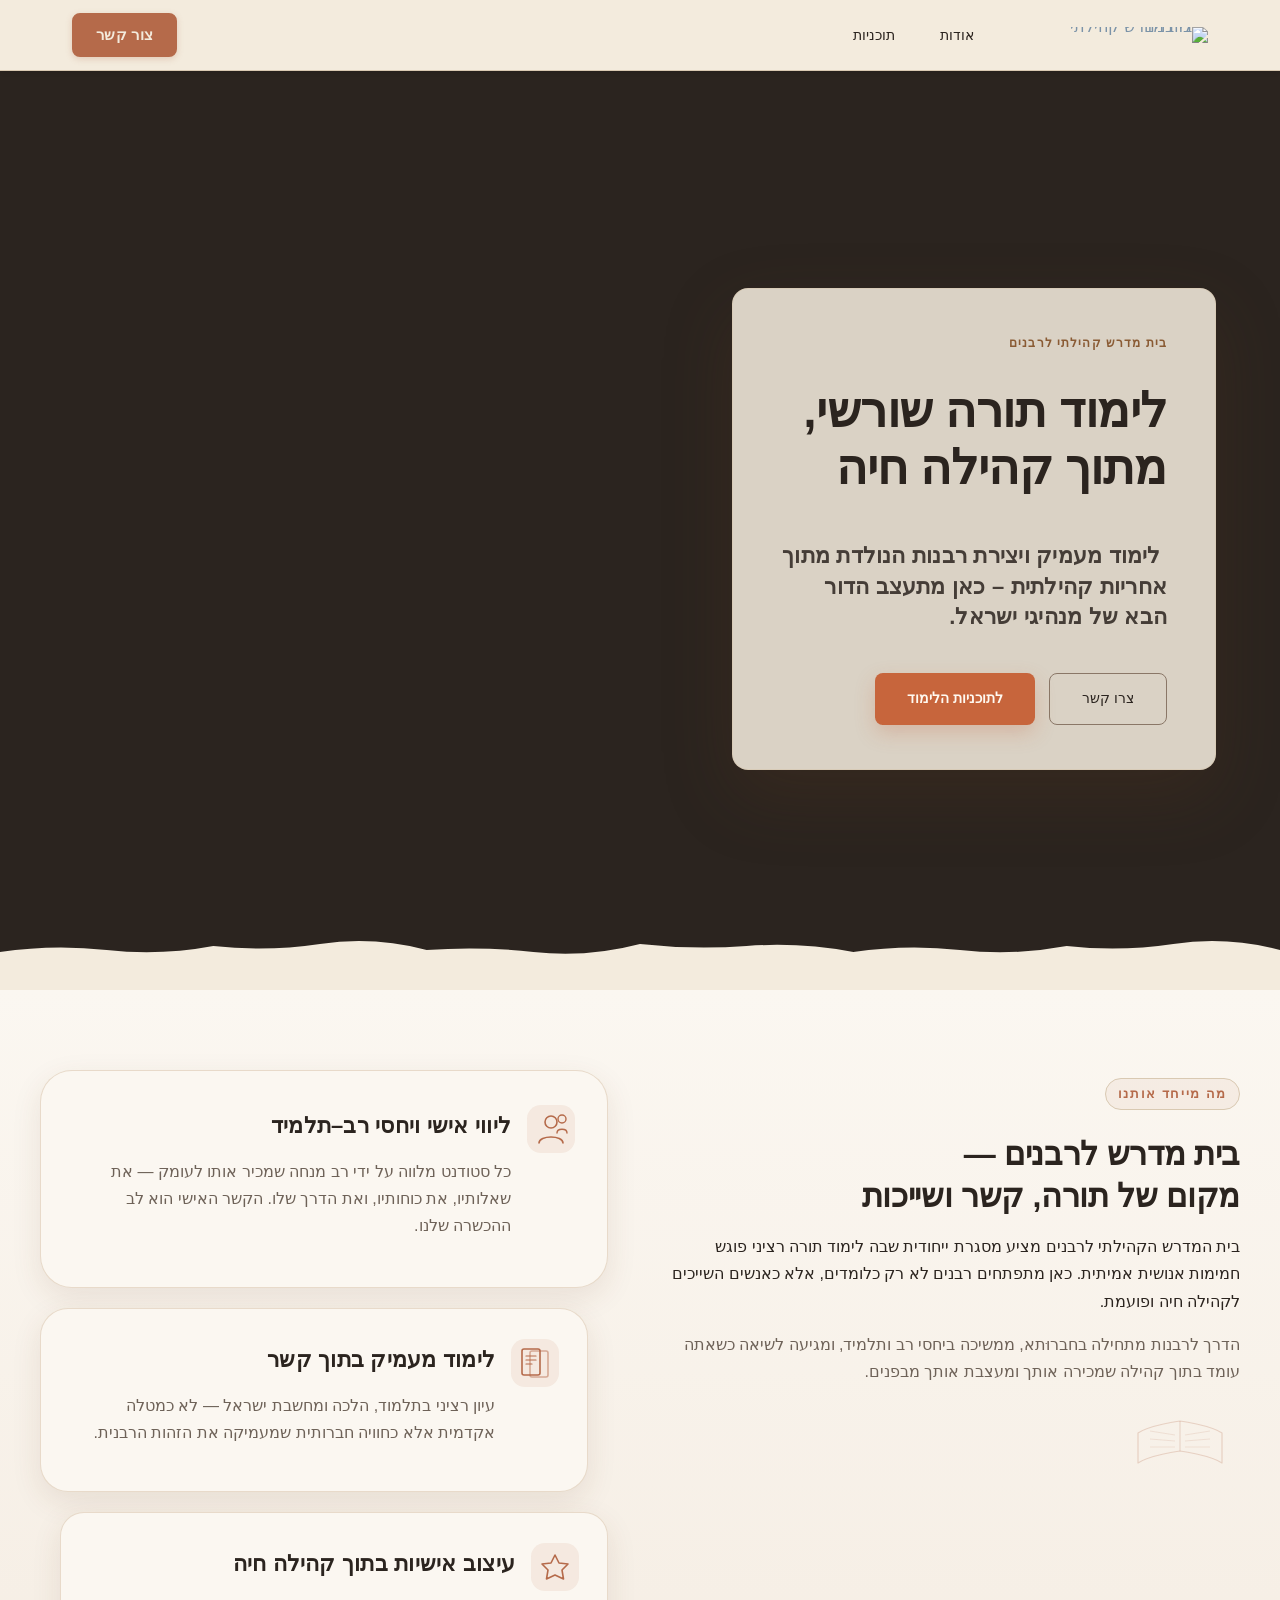
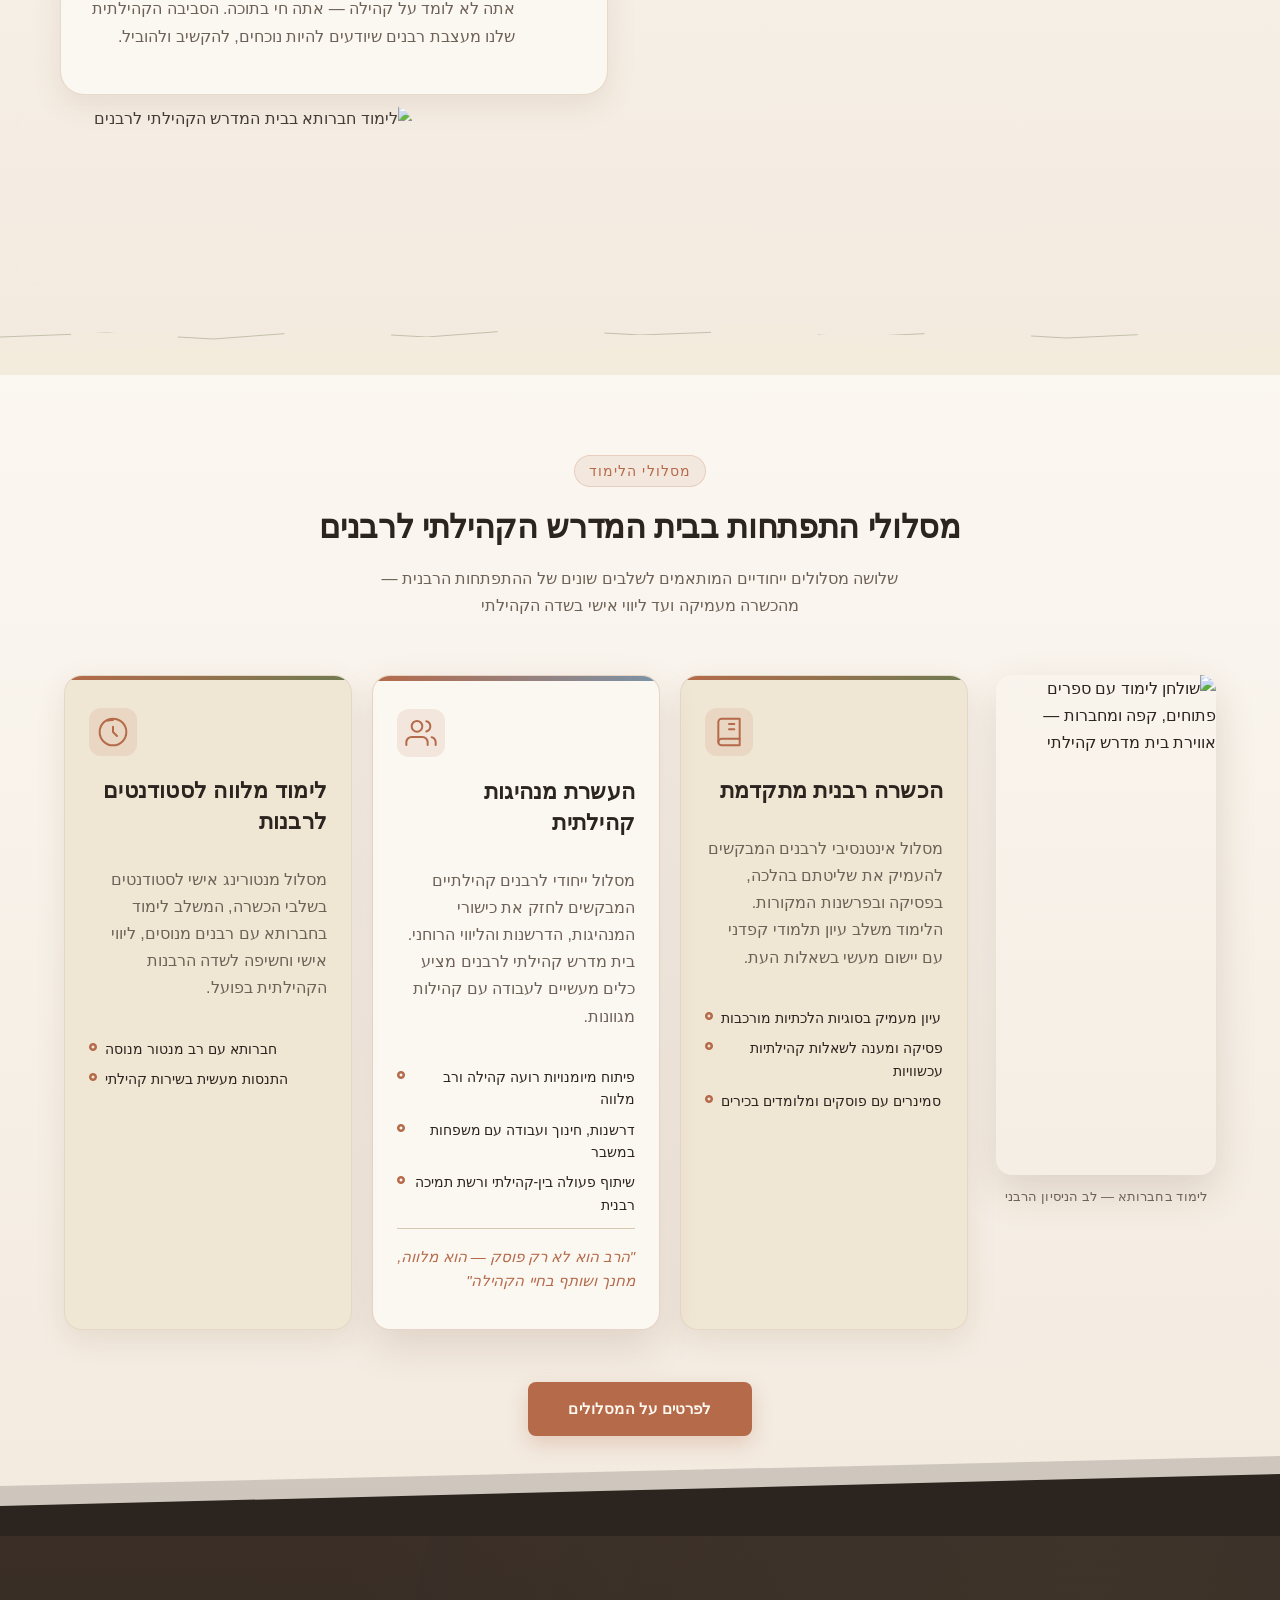
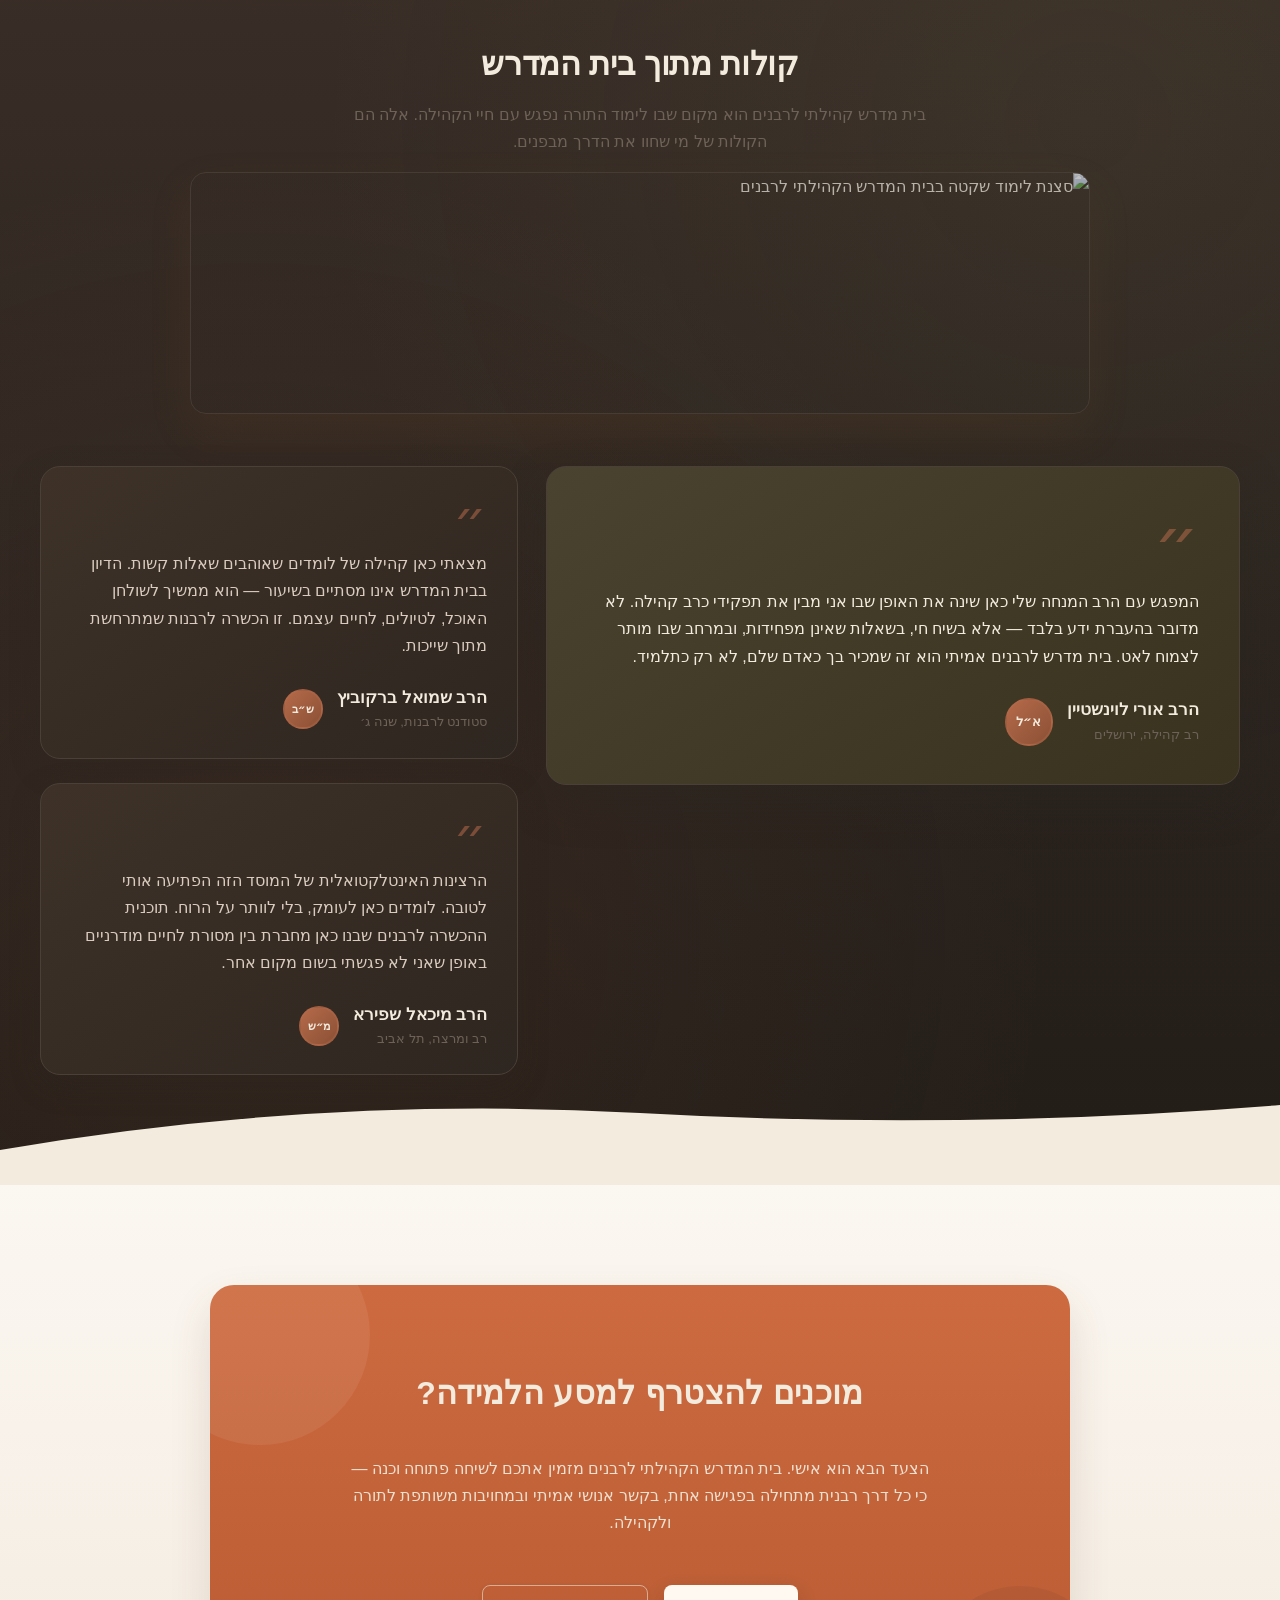
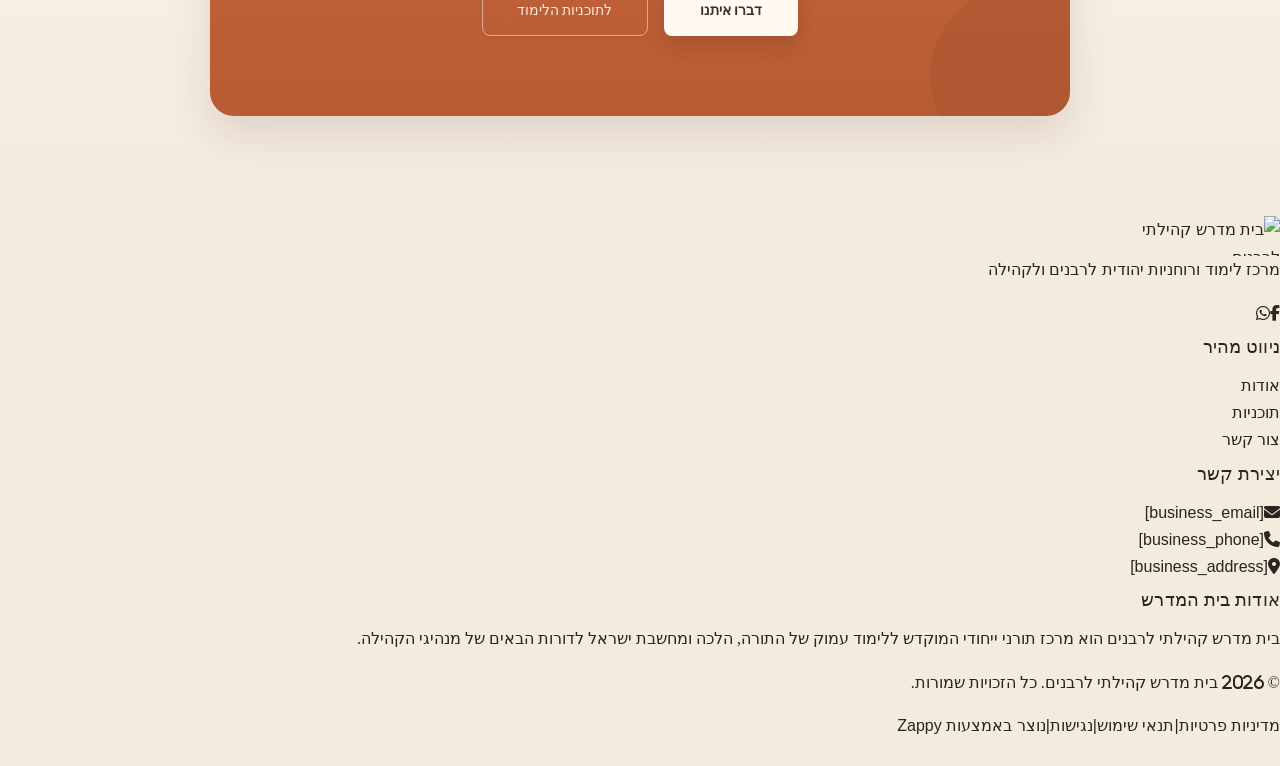
==== commit 9f11ed67: "Background sync: Progressive GitHub Sync" ====
--- a/public/index.html
+++ b/public/index.html
@@ -325,16 +325,16 @@
 
   <nav class="navbar" dir="rtl">
   <button class="mobile-toggle" id="mobileToggle" aria-label="Menu">
-    <svg class="hamburger-icon" width="24" height="24" viewbox="0 0 24 24" fill="none">
+    <svg class="hamburger-icon" width="24" height="24" viewBox="0 0 24 24" fill="none">
       <path d="M3 12h18M3 6h18M3 18h18" stroke="currentColor" stroke-width="2" stroke-linecap="round"></path>
     </svg>
-    <svg class="close-icon" width="24" height="24" viewbox="0 0 24 24" fill="none" style="display: none;">
+    <svg class="close-icon" width="24" height="24" viewBox="0 0 24 24" fill="none" style="display: none;">
       <path d="M18 6L6 18M6 6l12 12" stroke="currentColor" stroke-width="2" stroke-linecap="round"></path>
     </svg>
   </button>
 
   <button class="phone-header-btn" data-phone="[business_phone]" aria-label="Call">
-    <svg width="20" height="20" viewbox="0 0 24 24" fill="currentColor">
+    <svg width="20" height="20" viewBox="0 0 24 24" fill="currentColor">
       <path d="M22 16.92v3a2 2 0 0 1-2.18 2 19.79 19.79 0 0 1-8.63-3.07 19.5 19.5 0 0 1-6-6 19.79 19.79 0 0 1-3.07-8.67A2 2 0 0 1 4.11 2h3a2 2 0 0 1 2 1.72 12.84 12.84 0 0 0 .7 2.81 2 2 0 0 1-.45 2.11L8.09 9.91a16 16 0 0 0 6 6l1.27-1.27a2 2 0 0 1 2.11-.45 12.84 12.84 0 0 0 2.81.7A2 2 0 0 1 22 16.92z"></path>
     </svg>
   </button>
@@ -797,7 +797,7 @@
     <article class="index-hero-card">
       <span class="index-hero-label">בית מדרש קהילתי לרבנים</span>
       <h1 class="index-hero-h1">לימוד תורה שורשי,<br>מתוך קהילה חיה</h1>
-      <h3 class="index-hero-subtitle">מנטורשיפ אמיתי, לימוד מעמיק ויצירת רבנות הנולדת מתוך אחריות קהילתית – כאן מתעצב הדור הבא של מנהיגי ישראל.</h3>
+      <h3 class="index-hero-subtitle">&nbsp;לימוד מעמיק ויצירת רבנות הנולדת מתוך אחריות קהילתית – כאן מתעצב הדור הבא של מנהיגי ישראל.</h3>
       <div class="index-hero-ctas">
         <a href="/programs" class="index-hero-btn-primary">לתוכניות הלימוד</a>
         <a href="/contact" class="index-hero-btn-secondary">צרו קשר</a>
@@ -807,7 +807,7 @@
 
   <!-- Bottom Divider -->
   <div class="index-hero-divider-wrapper">
-    <svg data-no-icon-edit="true" aria-hidden="true" viewbox="0 0 1440 90" preserveaspectratio="none" xmlns="http://www.w3.org/2000/svg">
+    <svg aria-hidden="true" viewBox="0 0 1440 90" preserveAspectRatio="none" xmlns="http://www.w3.org/2000/svg">
       <path d="M0,90 L0,52 Q60,44 120,50 T240,46 Q300,52 360,44 T480,50 Q540,46 600,52 T720,44 Q780,50 840,46 T960,52 Q1020,44 1080,50 T1200,46 Q1260,52 1320,44 T1440,50 L1440,90 Z" fill="#F3EBDD"></path>
     </svg>
   </div>
@@ -825,7 +825,7 @@
 
       <!-- Decorative line motif -->
       <div class="index-benefits-motif" aria-hidden="true">
-        <svg data-no-icon-edit="true" aria-hidden="true" viewbox="0 0 120 80" fill="none" xmlns="http://www.w3.org/2000/svg" width="120" height="80">
+        <svg aria-hidden="true" viewBox="0 0 120 80" fill="none" xmlns="http://www.w3.org/2000/svg" width="120" height="80">
           <!-- Open book motif -->
           <path d="M60 20 C60 20 30 24 18 32 L18 62 C30 54 60 50 60 50 C60 50 90 54 102 62 L102 32 C90 24 60 20 60 20 Z" stroke="#B56A4A" stroke-width="1.2" stroke-linejoin="round" fill="none" opacity="0.35"></path>
           <line x1="60" y1="20" x2="60" y2="50" stroke="#B56A4A" stroke-width="1" opacity="0.35"></line>
@@ -845,7 +845,7 @@
       <!-- Card 1: Personal Mentorship -->
       <article class="index-benefits-card index-benefits-card--tall">
         <div class="index-benefits-card-icon">
-          <svg data-element-type="icon" data-icon-type="svg" viewbox="0 0 40 40" fill="none" xmlns="http://www.w3.org/2000/svg" width="40" height="40">
+          <svg data-element-type="icon" data-icon-type="svg" viewBox="0 0 40 40" fill="none" xmlns="http://www.w3.org/2000/svg" width="40" height="40">
             <circle cx="20" cy="13" r="6" stroke="currentColor" stroke-width="1.6" fill="none"></circle>
             <path d="M8 34 C8 26 32 26 32 34" stroke="currentColor" stroke-width="1.6" stroke-linecap="round" fill="none"></path>
             <circle cx="31" cy="10" r="4" stroke="currentColor" stroke-width="1.4" fill="none"></circle>
@@ -861,7 +861,7 @@
       <!-- Card 2: Serious Text Study -->
       <article class="index-benefits-card index-benefits-card--medium">
         <div class="index-benefits-card-icon">
-          <svg data-element-type="icon" data-icon-type="svg" viewbox="0 0 40 40" fill="none" xmlns="http://www.w3.org/2000/svg" width="40" height="40">
+          <svg data-element-type="icon" data-icon-type="svg" viewBox="0 0 40 40" fill="none" xmlns="http://www.w3.org/2000/svg" width="40" height="40">
             <rect x="7" y="6" width="18" height="26" rx="2" stroke="currentColor" stroke-width="1.6" fill="none"></rect>
             <rect x="15" y="8" width="18" height="26" rx="2" stroke="currentColor" stroke-width="1.6" fill="none" opacity="0.5"></rect>
             <line x1="11" y1="13" x2="21" y2="13" stroke="currentColor" stroke-width="1.2" stroke-linecap="round"></line>
@@ -878,7 +878,7 @@
       <!-- Card 3: Real Community -->
       <article class="index-benefits-card index-benefits-card--short">
         <div class="index-benefits-card-icon">
-          <svg data-element-type="icon" data-icon-type="svg" viewbox="0 0 40 40" fill="none" xmlns="http://www.w3.org/2000/svg" width="40" height="40">
+          <svg data-element-type="icon" data-icon-type="svg" viewBox="0 0 40 40" fill="none" xmlns="http://www.w3.org/2000/svg" width="40" height="40">
             <path d="M20 8 L24 16 L33 17 L27 23 L28.5 32 L20 28 L11.5 32 L13 23 L7 17 L16 16 Z" stroke="currentColor" stroke-width="1.6" stroke-linejoin="round" fill="none"></path>
           </svg>
         </div>
@@ -898,7 +898,7 @@
 
   <!-- Bottom Divider: sand band with paper-step silhouette and olive line -->
   <div class="index-benefits-divider-wrapper">
-    <svg data-no-icon-edit="true" aria-hidden="true" viewbox="0 0 1440 90" preserveaspectratio="none" xmlns="http://www.w3.org/2000/svg">
+    <svg aria-hidden="true" viewBox="0 0 1440 90" preserveAspectRatio="none" xmlns="http://www.w3.org/2000/svg">
       <!-- Fine olive line illustration -->
       <polyline points="0,52 120,48 240,54 360,46 480,52 600,44 720,50 840,46 960,52 1080,47 1200,53 1320,48 1440,52" fill="none" stroke="#6F7B52" stroke-width="1" opacity="0.4"></polyline>
       <!-- Paper-step silhouette transitioning to dark -->
@@ -929,7 +929,7 @@
           <div class="card-accent-bar"></div>
           <div class="card-inner">
             <div class="card-icon">
-              <svg data-element-type="icon" data-icon-type="svg" xmlns="http://www.w3.org/2000/svg" width="32" height="32" viewbox="0 0 24 24" fill="none" stroke="currentColor" stroke-width="1.5" stroke-linecap="round" stroke-linejoin="round" aria-hidden="true"><path d="M4 19.5A2.5 2.5 0 0 1 6.5 17H20"></path><path d="M6.5 2H20v20H6.5A2.5 2.5 0 0 1 4 19.5v-15A2.5 2.5 0 0 1 6.5 2z"></path><line x1="12" y1="6" x2="16" y2="6"></line><line x1="12" y1="10" x2="16" y2="10"></line></svg>
+              <svg data-element-type="icon" data-icon-type="svg" xmlns="http://www.w3.org/2000/svg" width="32" height="32" viewBox="0 0 24 24" fill="none" stroke="currentColor" stroke-width="1.5" stroke-linecap="round" stroke-linejoin="round" aria-hidden="true"><path d="M4 19.5A2.5 2.5 0 0 1 6.5 17H20"></path><path d="M6.5 2H20v20H6.5A2.5 2.5 0 0 1 4 19.5v-15A2.5 2.5 0 0 1 6.5 2z"></path><line x1="12" y1="6" x2="16" y2="6"></line><line x1="12" y1="10" x2="16" y2="10"></line></svg>
             </div>
             <h3 class="card-title">הכשרה רבנית מתקדמת</h3>
             <p class="card-desc">מסלול אינטנסיבי לרבנים המבקשים להעמיק את שליטתם בהלכה, בפסיקה ובפרשנות המקורות. הלימוד משלב עיון תלמודי קפדני עם יישום מעשי בשאלות העת.</p>
@@ -946,7 +946,7 @@
           <div class="card-accent-bar"></div>
           <div class="card-inner">
             <div class="card-icon">
-              <svg data-element-type="icon" data-icon-type="svg" xmlns="http://www.w3.org/2000/svg" width="32" height="32" viewbox="0 0 24 24" fill="none" stroke="currentColor" stroke-width="1.5" stroke-linecap="round" stroke-linejoin="round" aria-hidden="true"><path d="M17 21v-2a4 4 0 0 0-4-4H5a4 4 0 0 0-4 4v2"></path><circle cx="9" cy="7" r="4"></circle><path d="M23 21v-2a4 4 0 0 0-3-3.87"></path><path d="M16 3.13a4 4 0 0 1 0 7.75"></path></svg>
+              <svg data-element-type="icon" data-icon-type="svg" xmlns="http://www.w3.org/2000/svg" width="32" height="32" viewBox="0 0 24 24" fill="none" stroke="currentColor" stroke-width="1.5" stroke-linecap="round" stroke-linejoin="round" aria-hidden="true"><path d="M17 21v-2a4 4 0 0 0-4-4H5a4 4 0 0 0-4 4v2"></path><circle cx="9" cy="7" r="4"></circle><path d="M23 21v-2a4 4 0 0 0-3-3.87"></path><path d="M16 3.13a4 4 0 0 1 0 7.75"></path></svg>
             </div>
             <h3 class="card-title">העשרת מנהיגות קהילתית</h3>
             <p class="card-desc">מסלול ייחודי לרבנים קהילתיים המבקשים לחזק את כישורי המנהיגות, הדרשנות והליווי הרוחני. בית מדרש קהילתי לרבנים מציע כלים מעשיים לעבודה עם קהילות מגוונות.</p>
@@ -966,7 +966,7 @@
           <div class="card-accent-bar"></div>
           <div class="card-inner">
             <div class="card-icon">
-              <svg data-element-type="icon" data-icon-type="svg" xmlns="http://www.w3.org/2000/svg" width="32" height="32" viewbox="0 0 24 24" fill="none" stroke="currentColor" stroke-width="1.5" stroke-linecap="round" stroke-linejoin="round" aria-hidden="true"><circle cx="12" cy="12" r="10"></circle><path d="M12 8v4l3 3"></path><path d="M8 3.5A9.9 9.9 0 0 1 12 3"></path></svg>
+              <svg data-element-type="icon" data-icon-type="svg" xmlns="http://www.w3.org/2000/svg" width="32" height="32" viewBox="0 0 24 24" fill="none" stroke="currentColor" stroke-width="1.5" stroke-linecap="round" stroke-linejoin="round" aria-hidden="true"><circle cx="12" cy="12" r="10"></circle><path d="M12 8v4l3 3"></path><path d="M8 3.5A9.9 9.9 0 0 1 12 3"></path></svg>
             </div>
             <h3 class="card-title">לימוד מלווה לסטודנטים לרבנות</h3>
             <p class="card-desc">מסלול מנטורינג אישי לסטודנטים בשלבי הכשרה, המשלב לימוד בחברותא עם רבנים מנוסים, ליווי אישי וחשיפה לשדה הרבנות הקהילתית בפועל.</p>
@@ -994,7 +994,7 @@
 
   <!-- Bottom diagonal divider -->
   <div class="services-divider-wrapper">
-    <svg data-no-icon-edit="true" aria-hidden="true" viewbox="0 0 1440 80" preserveaspectratio="none" xmlns="http://www.w3.org/2000/svg">
+    <svg aria-hidden="true" viewBox="0 0 1440 80" preserveAspectRatio="none" xmlns="http://www.w3.org/2000/svg">
       <path d="M0,80 L0,30 L1440,0 L1440,80 Z" fill="#2B241F" opacity="0.18"></path>
       <path d="M0,80 L0,50 L1440,18 L1440,80 Z" fill="#2B241F"></path>
     </svg>
@@ -1076,7 +1076,7 @@
 
   <!-- Bottom Arc Divider -->
   <div class="index-testimonials-divider-wrapper">
-    <svg data-no-icon-edit="true" aria-hidden="true" viewbox="0 0 1440 90" preserveaspectratio="none" xmlns="http://www.w3.org/2000/svg">
+    <svg aria-hidden="true" viewBox="0 0 1440 90" preserveAspectRatio="none" xmlns="http://www.w3.org/2000/svg">
       <path d="M0,90 L0,55 Q360,0 720,18 Q1080,36 1440,10 L1440,90 Z" fill="#F3EBDD"></path>
     </svg>
   </div>
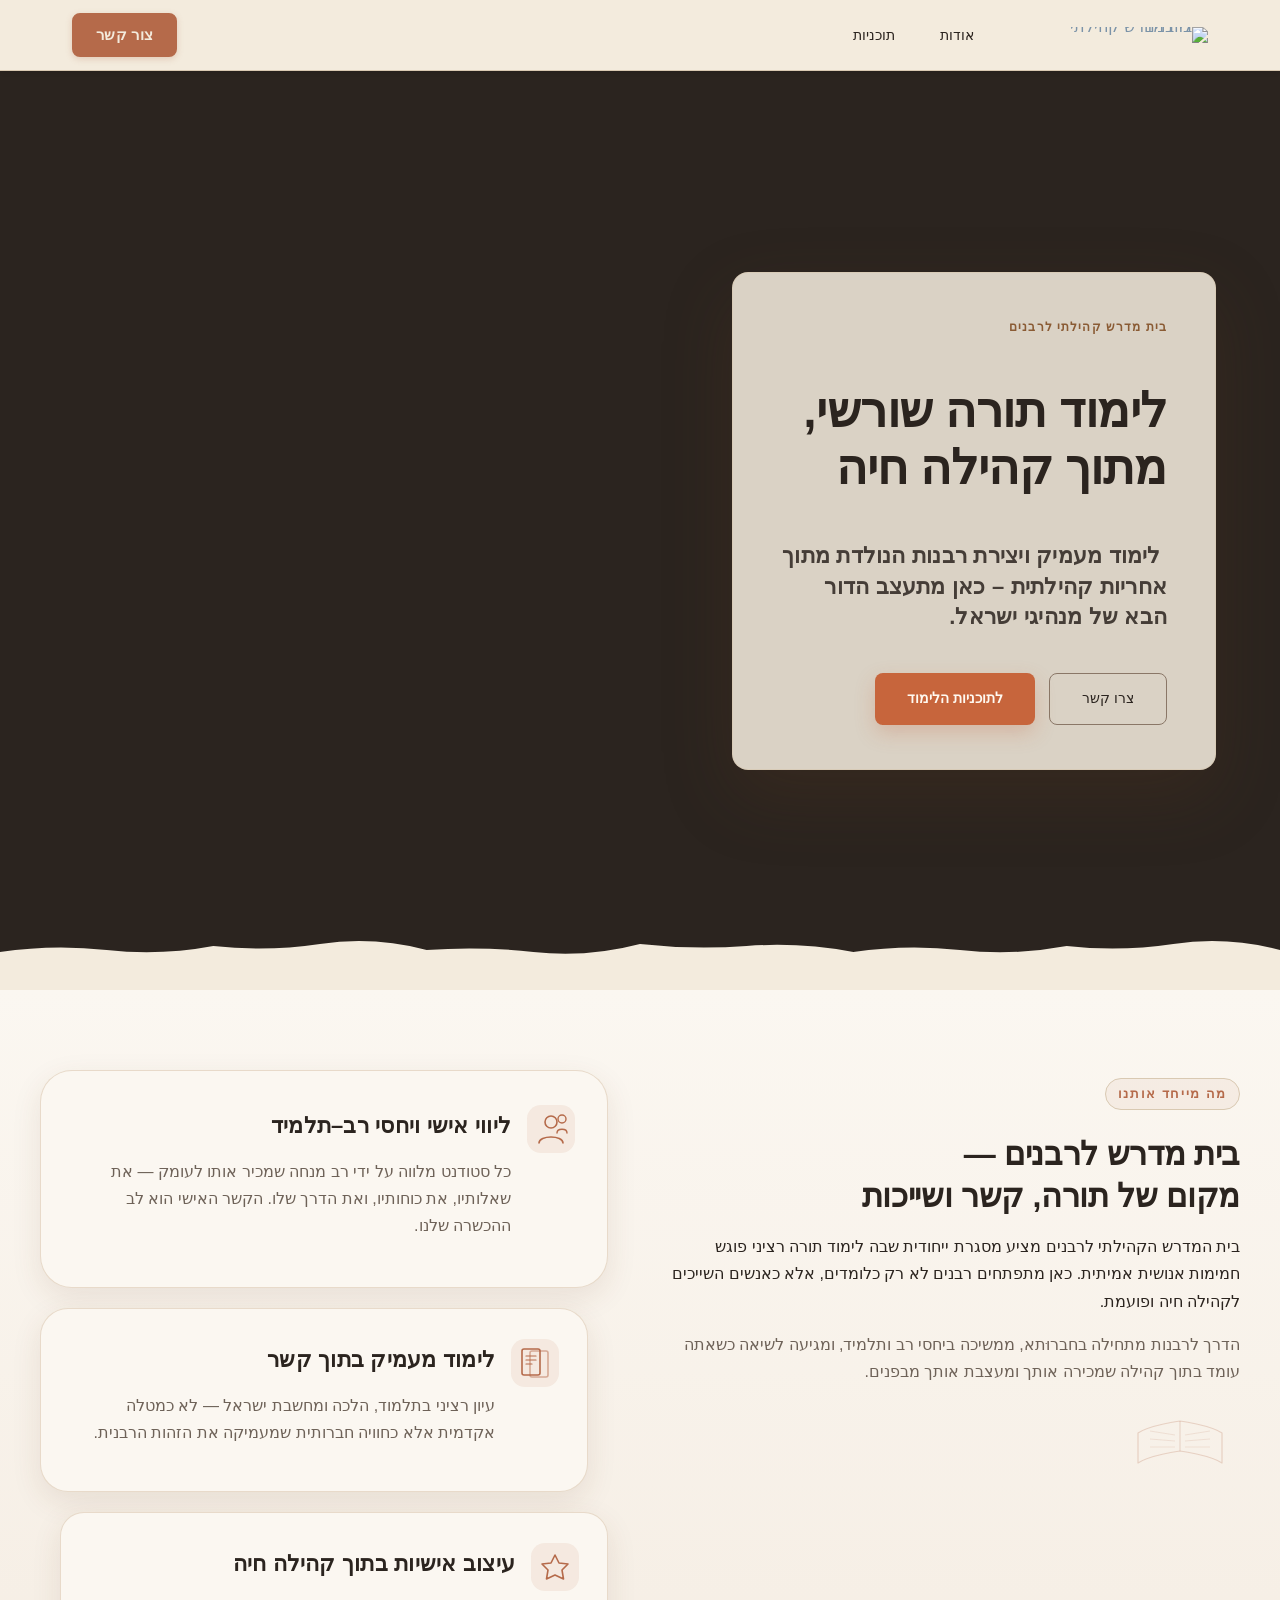
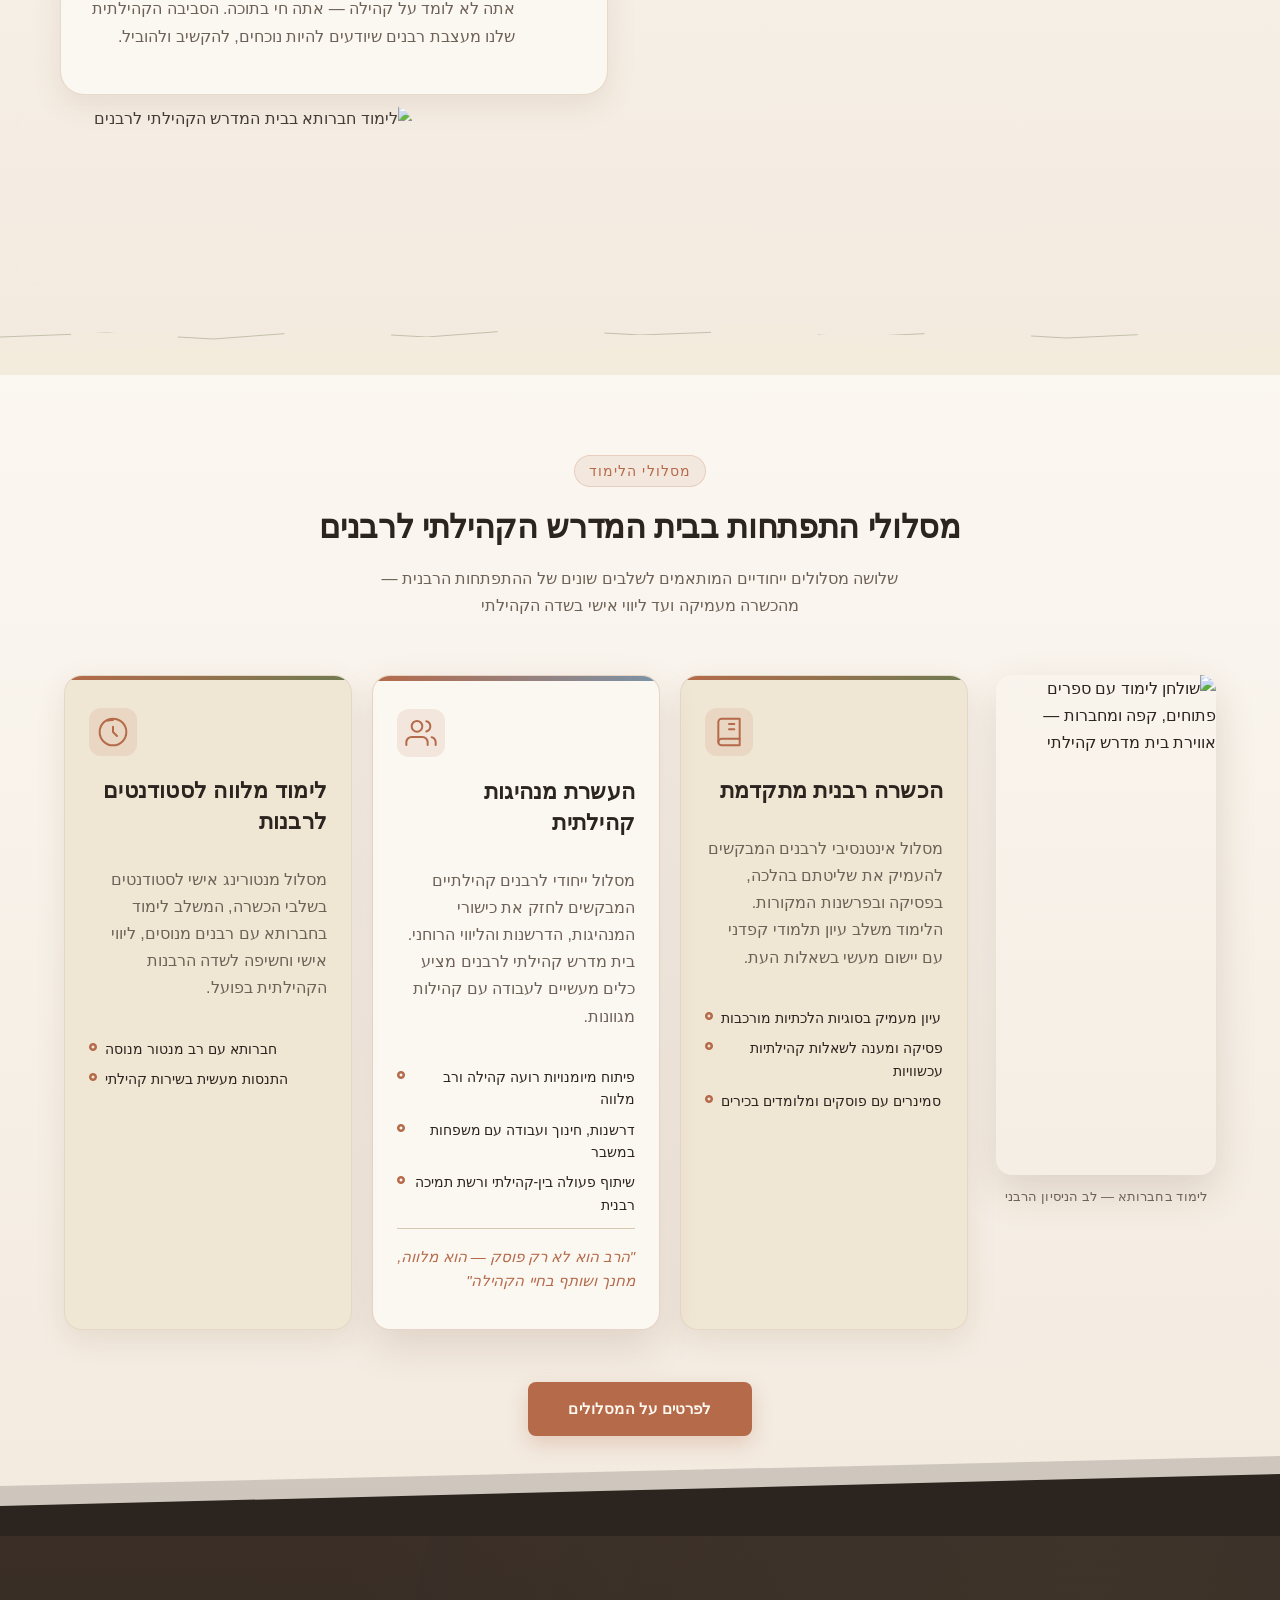
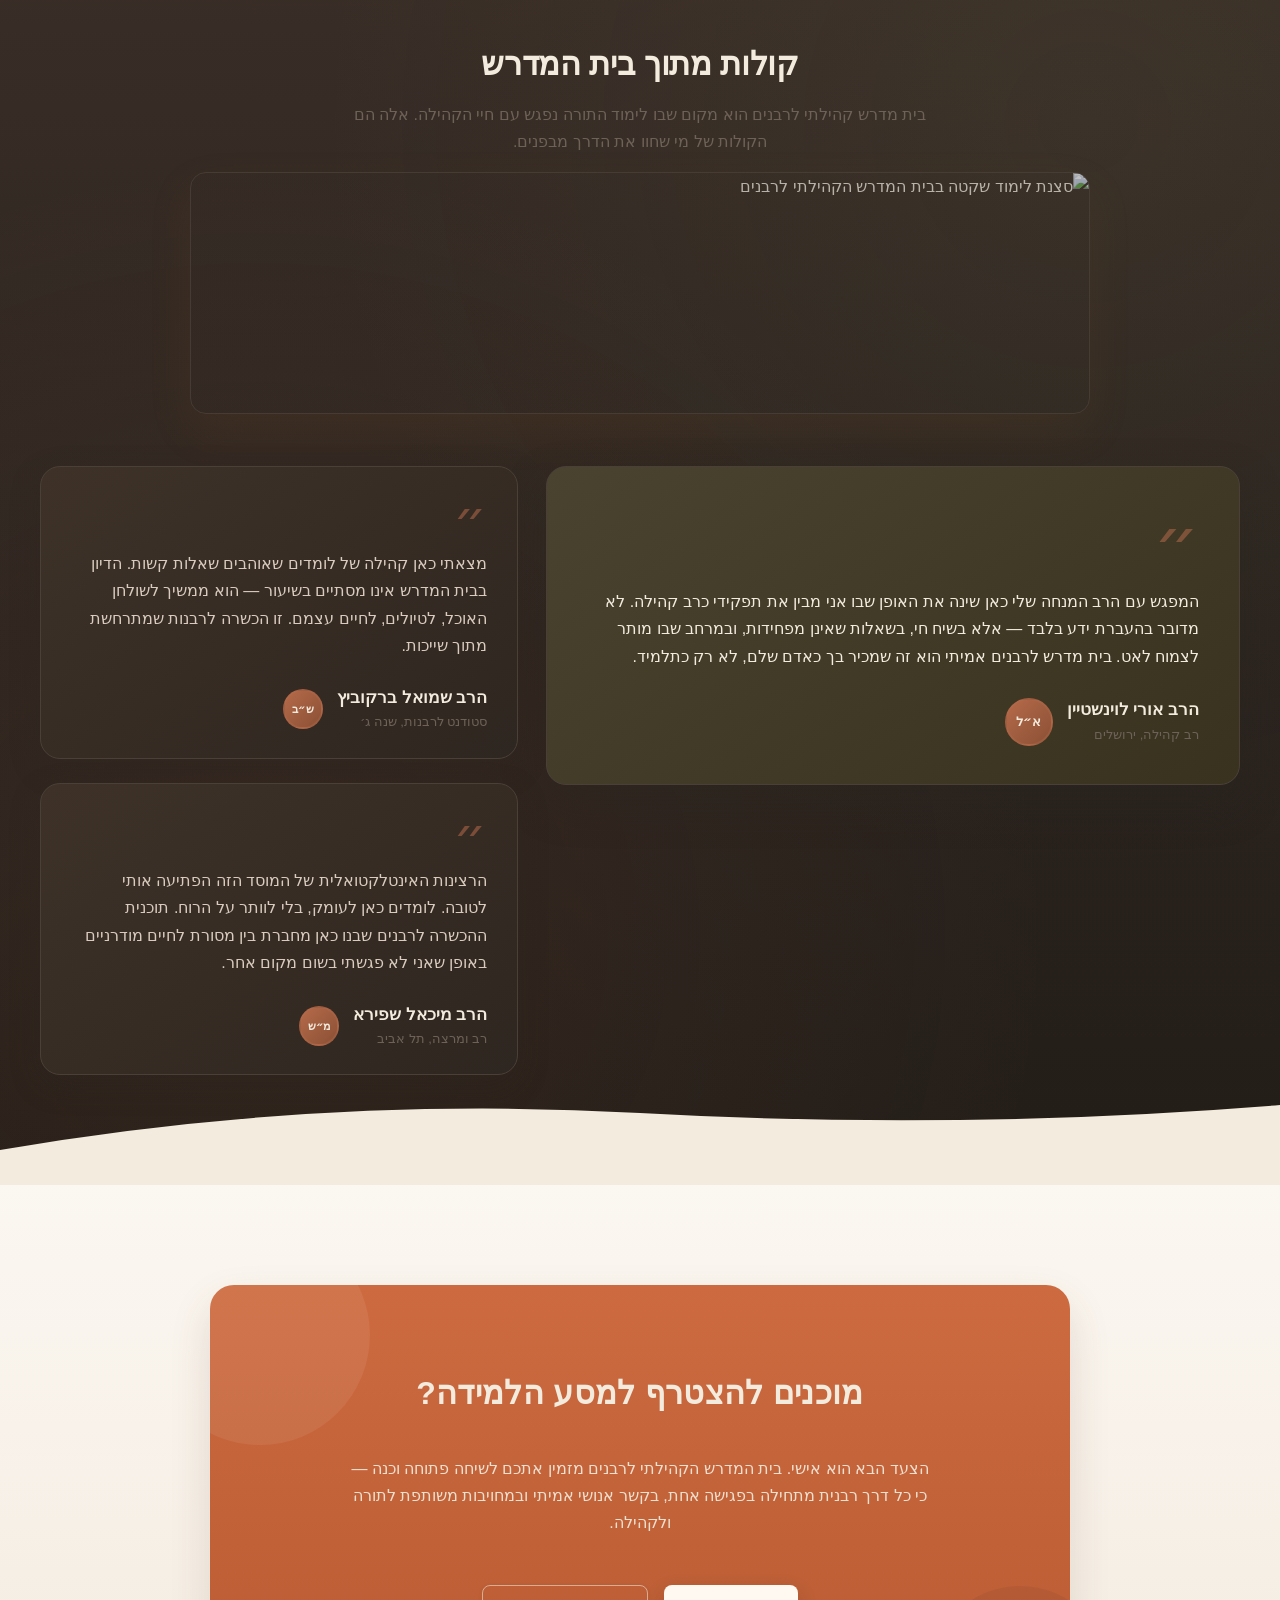
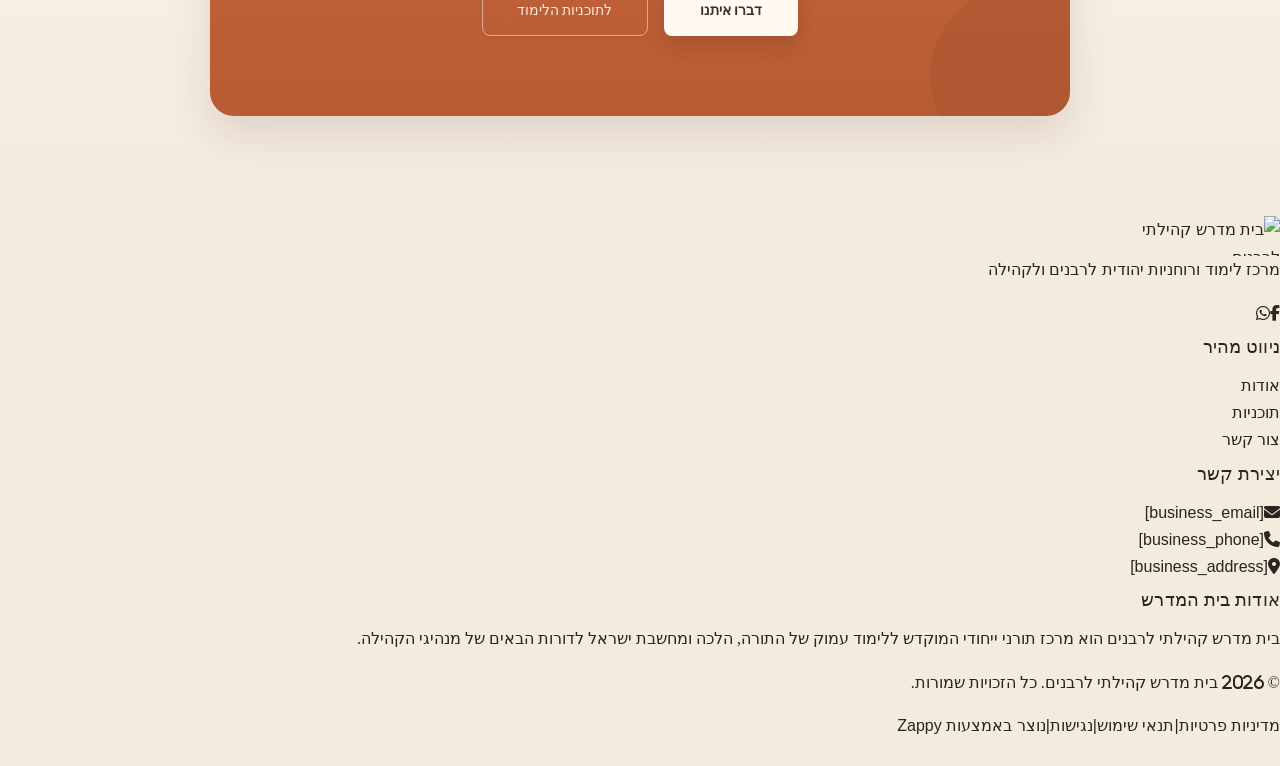
==== commit d8020c9b: "Background sync: Progressive GitHub Sync" ====
--- a/public/index.html
+++ b/public/index.html
@@ -783,10 +783,10 @@
 </script>
   
   <main>
-    <section class="index-hero-section" data-layout-spec="בית-hero" dir="rtl" data-hero-type="fullscreen-scrim">
+    <section class="index-hero-section" data-layout-spec="בית-hero" dir="rtl" data-hero-type="fullscreen-scrim" id="zappy-section-0">
   <!-- Background Image -->
   <div class="index-hero-bg">
-    <img data-hero-bg="true" data-placeholder="index-hero-image-1" data-context="Warm intergenerational Torah study circle around a wooden table in a traditional beit midrash. Natural window light illuminates open books, aged hands turning pages, and candid eye contact between a rabbi and younger students. Warm cream, espresso brown, and amber tones. Visible bookshelves filled with Jewish texts in background. Intimate, scholarly, communal atmosphere." width="1440" height="900" src="/assets/site-index-hero-image-1.webp" alt="לימוד תורה בקהילה – רבנים וסטודנטים מסביב לשולחן עץ בבית מדרש">
+    <div data-zappy-zoom-wrapper="true" data-element-id="img-1773840638065-oi4f141s5" data-element-type="image" data-zappy-zoom-wrapper-width="1477px" data-zappy-zoom-wrapper-height="858px" data-zappy-zoom-wrapper-width-mode="full" style="position: absolute !important; overflow: hidden !important; width: 100% !important; max-width: none !important; margin-left: 0px !important; margin-right: 0px !important; height: 100% !important; display: block !important; top: 0px !important; left: 0px !important; z-index: 1 !important;" data-zappy-zoom-clip="true" data-zappy-wrapper-margins-applied="true"><img data-hero-bg="true" data-placeholder="index-hero-image-1" data-context="Warm intergenerational Torah study circle around a wooden table in a traditional beit midrash. Natural window light illuminates open books, aged hands turning pages, and candid eye contact between a rabbi and younger students. Warm cream, espresso brown, and amber tones. Visible bookshelves filled with Jewish texts in background. Intimate, scholarly, communal atmosphere." width="1440" height="900" src="/assets/business-general-hero-upload-1773844555947.webp" alt="לימוד תורה בקהילה – רבנים וסטודנטים מסביב לשולחן עץ בבית מדרש" data-element-type="image" data-element-id="img-1773840638065-oi4f141s5" class="zappy-editable-image" data-resize-handler-attached="true" style="object-position: 50% 50%; margin: 0px !important; position: absolute !important; left: -13.9084% !important; top: -10% !important; width: 127.817% !important; height: 120% !important; max-width: none !important; max-height: none !important; display: block !important; object-fit: cover !important;" data-zappy-zoom="1.2" data-zappy-original-width="1476.800048828125" data-zappy-original-height="858"></div>
   </div>
 
   <!-- Scrim Overlay -->
@@ -795,19 +795,19 @@
   <!-- Overlay Card -->
   <div class="index-hero-content-wrap">
     <article class="index-hero-card">
-      <span class="index-hero-label">בית מדרש קהילתי לרבנים</span>
-      <h1 class="index-hero-h1">לימוד תורה שורשי,<br>מתוך קהילה חיה</h1>
-      <h3 class="index-hero-subtitle">&nbsp;לימוד מעמיק ויצירת רבנות הנולדת מתוך אחריות קהילתית – כאן מתעצב הדור הבא של מנהיגי ישראל.</h3>
+      <p><span class="index-hero-label">בית מדרש קהילתי לרבנים</span>
+      </p><h1 class="index-hero-h1" style="">לימוד תורה שורשי,<br>מתוך קהילה חיה</h1>
+      <h3 class="index-hero-subtitle" style="">&nbsp;לימוד מעמיק ויצירת רבנות הנולדת מתוך אחריות קהילתית – כאן מתעצב הדור הבא של מנהיגי ישראל.</h3>
       <div class="index-hero-ctas">
-        <a href="/programs" class="index-hero-btn-primary">לתוכניות הלימוד</a>
-        <a href="/contact" class="index-hero-btn-secondary">צרו קשר</a>
+        <a href="/programs" class="index-hero-btn-primary" data-element-type="button" data-element-id="btn-1773840638060-lxew2jlns" data-native-element="true">לתוכניות הלימוד</a>
+        <a href="/contact" class="index-hero-btn-secondary" data-element-type="button" data-element-id="btn-1773840638060-x0d76q4gp" data-native-element="true">צרו קשר</a>
       </div>
     </article>
   </div>
 
   <!-- Bottom Divider -->
   <div class="index-hero-divider-wrapper">
-    <svg aria-hidden="true" viewBox="0 0 1440 90" preserveAspectRatio="none" xmlns="http://www.w3.org/2000/svg">
+    <svg data-no-icon-edit="true" aria-hidden="true" viewBox="0 0 1440 90" preserveAspectRatio="none" xmlns="http://www.w3.org/2000/svg">
       <path d="M0,90 L0,52 Q60,44 120,50 T240,46 Q300,52 360,44 T480,50 Q540,46 600,52 T720,44 Q780,50 840,46 T960,52 Q1020,44 1080,50 T1200,46 Q1260,52 1320,44 T1440,50 L1440,90 Z" fill="#F3EBDD"></path>
     </svg>
   </div>
@@ -1228,5 +1228,33 @@
       window.addEventListener('resize', function() { clearTimeout(window._mlrt); window._mlrt = setTimeout(initMobileLangMenu, 250); });
     })();
     </script>
+
+    <script>
+    (function(){
+      if(window.innerWidth>768)return;
+      function fixZW(){
+        document.querySelectorAll('[data-zappy-zoom-wrapper="true"]').forEach(function(w){
+          var cw=w.style.getPropertyValue('width');
+          if(!cw||cw==='100%')return;
+          w.style.setProperty('width','100%','important');
+          w.style.setProperty('max-width','100%','important');
+          w.style.setProperty('height','auto','important');
+          var img=w.querySelector('img');
+          if(img){
+            img.style.setProperty('position','relative','important');
+            img.style.setProperty('width','100%','important');
+            img.style.setProperty('height','auto','important');
+            img.style.setProperty('max-width','100%','important');
+            img.style.setProperty('max-height','400px','important');
+            img.style.setProperty('object-fit','cover','important');
+            img.style.setProperty('left','0','important');
+            img.style.setProperty('top','0','important');
+          }
+        });
+      }
+      if(document.readyState==='loading')document.addEventListener('DOMContentLoaded',fixZW);
+      else setTimeout(fixZW,50);
+    })();
+    </script>
 </body>
 </html>
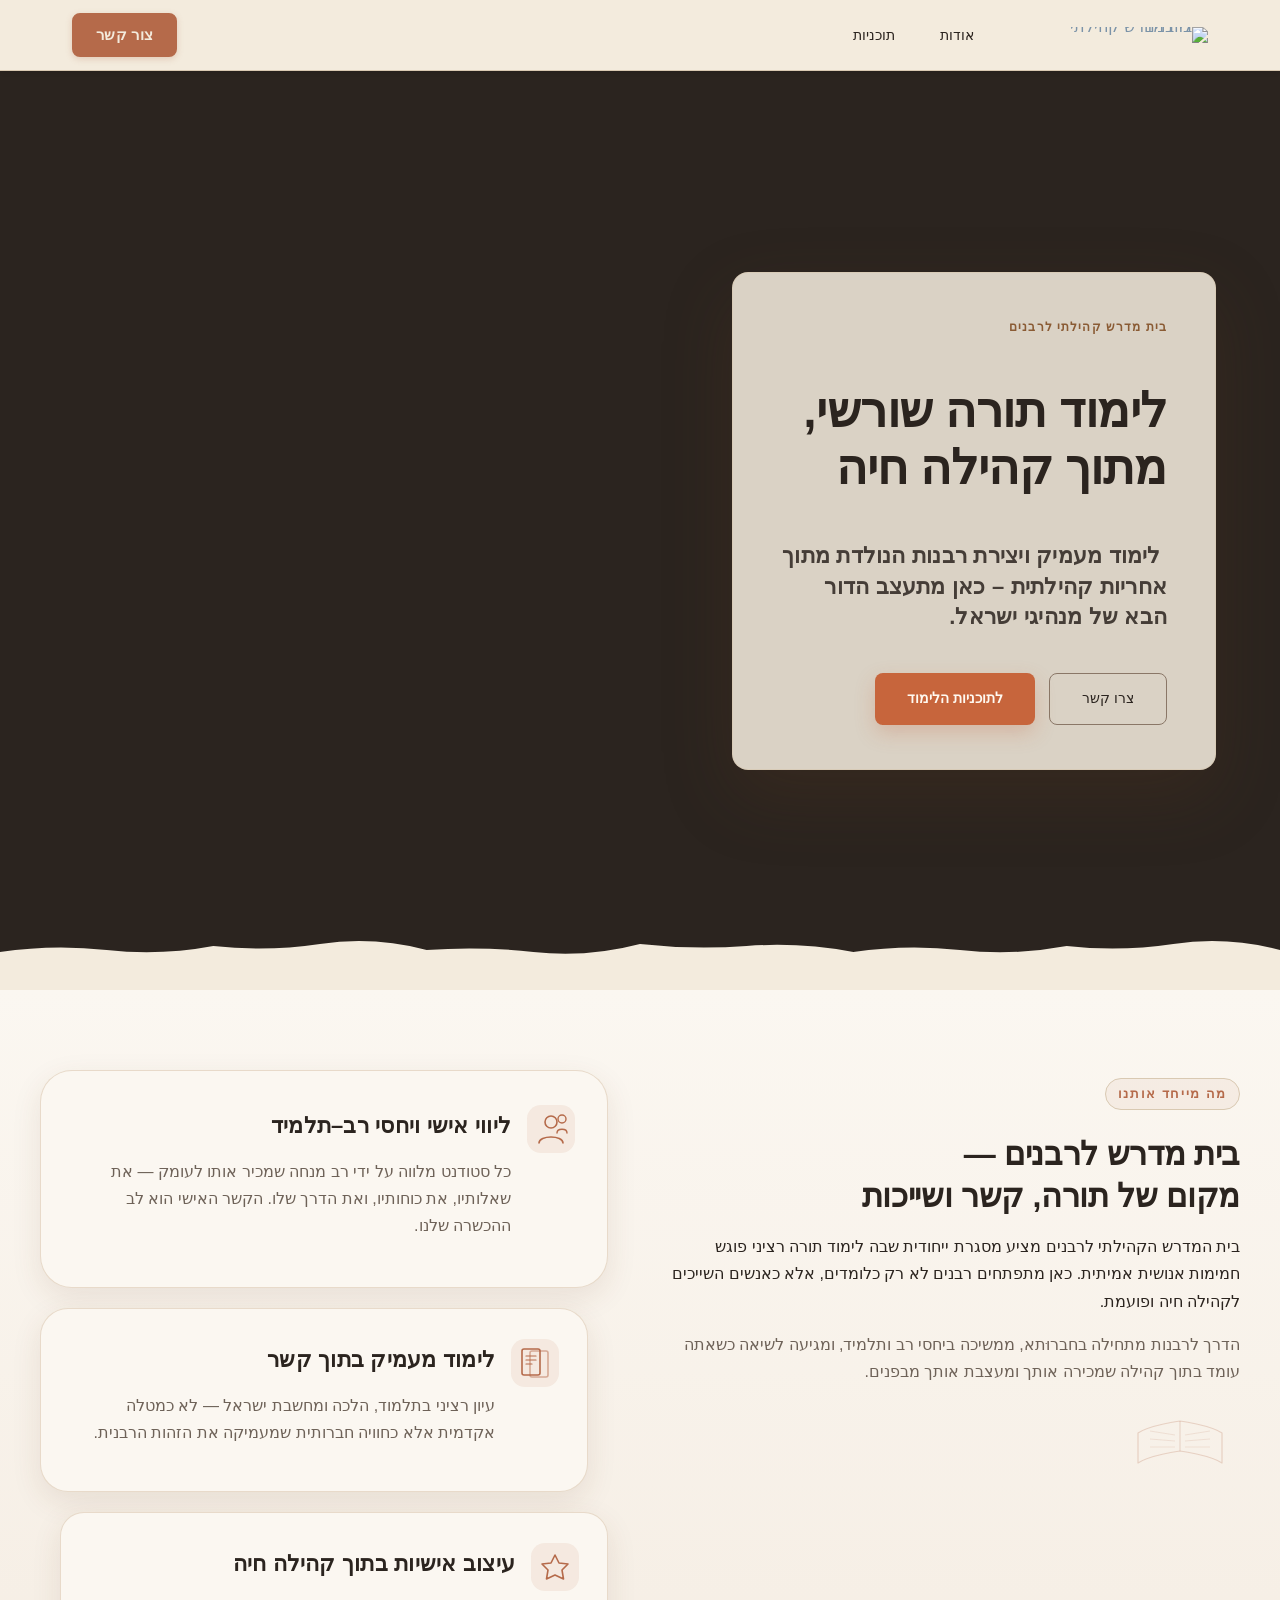
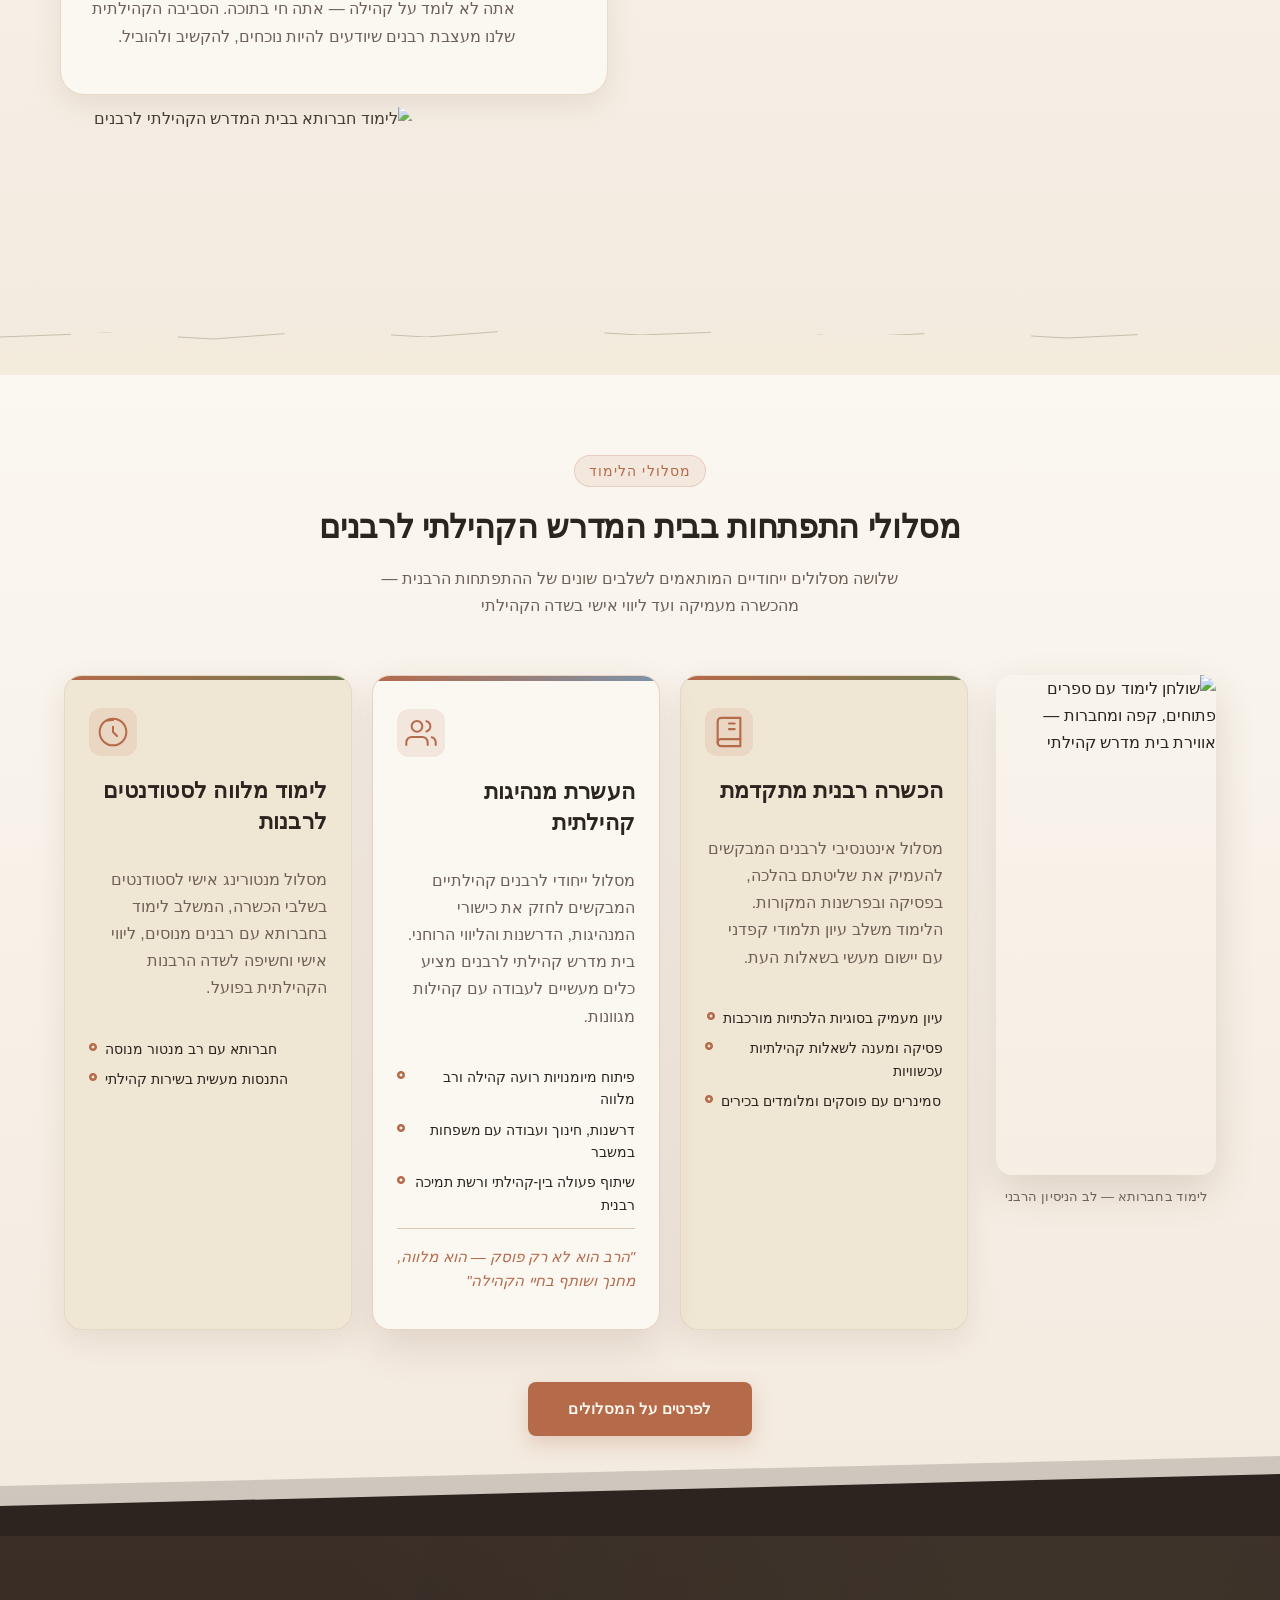
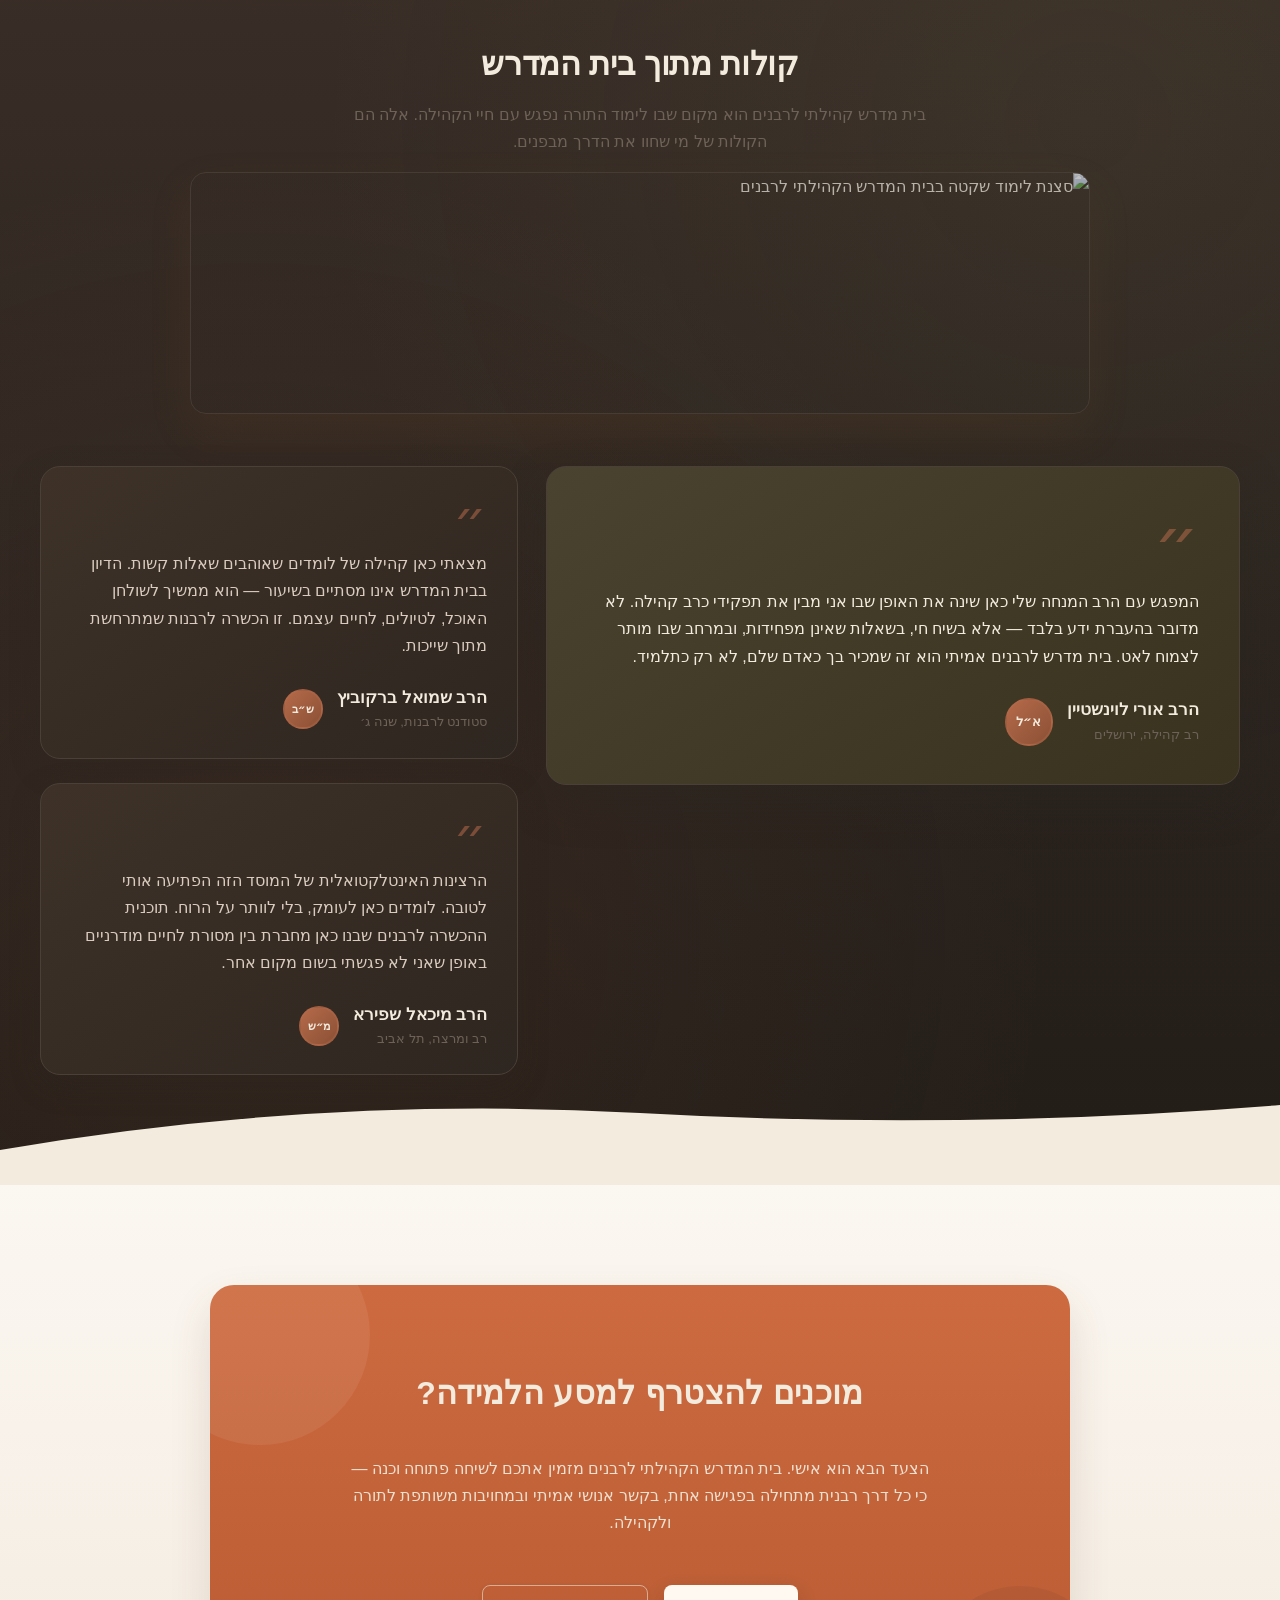
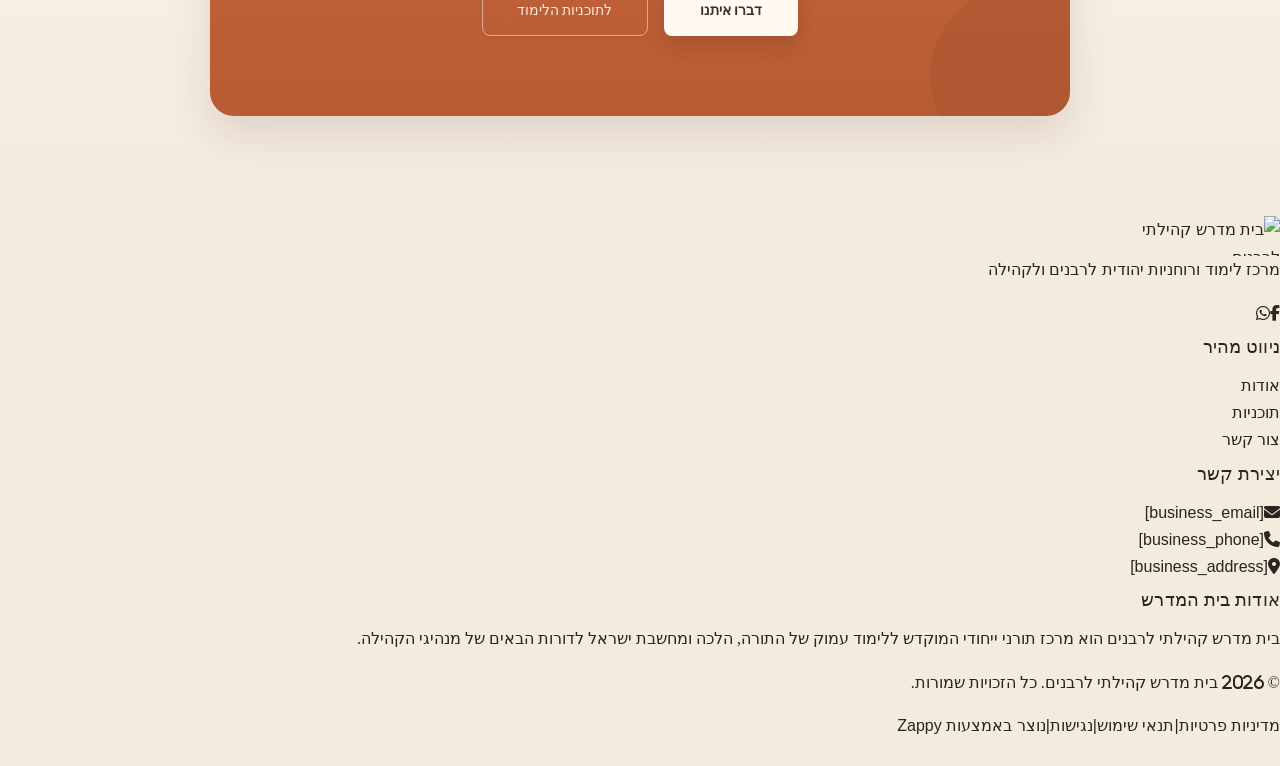
==== commit f2251f59: "Background sync: Progressive GitHub Sync" ====
--- a/public/index.html
+++ b/public/index.html
@@ -325,16 +325,16 @@
 
   <nav class="navbar" dir="rtl">
   <button class="mobile-toggle" id="mobileToggle" aria-label="Menu">
-    <svg class="hamburger-icon" width="24" height="24" viewBox="0 0 24 24" fill="none">
+    <svg class="hamburger-icon" width="24" height="24" viewbox="0 0 24 24" fill="none">
       <path d="M3 12h18M3 6h18M3 18h18" stroke="currentColor" stroke-width="2" stroke-linecap="round"></path>
     </svg>
-    <svg class="close-icon" width="24" height="24" viewBox="0 0 24 24" fill="none" style="display: none;">
+    <svg class="close-icon" width="24" height="24" viewbox="0 0 24 24" fill="none" style="display: none;">
       <path d="M18 6L6 18M6 6l12 12" stroke="currentColor" stroke-width="2" stroke-linecap="round"></path>
     </svg>
   </button>
 
   <button class="phone-header-btn" data-phone="[business_phone]" aria-label="Call">
-    <svg width="20" height="20" viewBox="0 0 24 24" fill="currentColor">
+    <svg width="20" height="20" viewbox="0 0 24 24" fill="currentColor">
       <path d="M22 16.92v3a2 2 0 0 1-2.18 2 19.79 19.79 0 0 1-8.63-3.07 19.5 19.5 0 0 1-6-6 19.79 19.79 0 0 1-3.07-8.67A2 2 0 0 1 4.11 2h3a2 2 0 0 1 2 1.72 12.84 12.84 0 0 0 .7 2.81 2 2 0 0 1-.45 2.11L8.09 9.91a16 16 0 0 0 6 6l1.27-1.27a2 2 0 0 1 2.11-.45 12.84 12.84 0 0 0 2.81.7A2 2 0 0 1 22 16.92z"></path>
     </svg>
   </button>
@@ -807,7 +807,7 @@
 
   <!-- Bottom Divider -->
   <div class="index-hero-divider-wrapper">
-    <svg data-no-icon-edit="true" aria-hidden="true" viewBox="0 0 1440 90" preserveAspectRatio="none" xmlns="http://www.w3.org/2000/svg">
+    <svg data-no-icon-edit="true" aria-hidden="true" viewbox="0 0 1440 90" preserveaspectratio="none" xmlns="http://www.w3.org/2000/svg">
       <path d="M0,90 L0,52 Q60,44 120,50 T240,46 Q300,52 360,44 T480,50 Q540,46 600,52 T720,44 Q780,50 840,46 T960,52 Q1020,44 1080,50 T1200,46 Q1260,52 1320,44 T1440,50 L1440,90 Z" fill="#F3EBDD"></path>
     </svg>
   </div>
@@ -825,7 +825,7 @@
 
       <!-- Decorative line motif -->
       <div class="index-benefits-motif" aria-hidden="true">
-        <svg aria-hidden="true" viewBox="0 0 120 80" fill="none" xmlns="http://www.w3.org/2000/svg" width="120" height="80">
+        <svg aria-hidden="true" viewbox="0 0 120 80" fill="none" xmlns="http://www.w3.org/2000/svg" width="120" height="80">
           <!-- Open book motif -->
           <path d="M60 20 C60 20 30 24 18 32 L18 62 C30 54 60 50 60 50 C60 50 90 54 102 62 L102 32 C90 24 60 20 60 20 Z" stroke="#B56A4A" stroke-width="1.2" stroke-linejoin="round" fill="none" opacity="0.35"></path>
           <line x1="60" y1="20" x2="60" y2="50" stroke="#B56A4A" stroke-width="1" opacity="0.35"></line>
@@ -845,7 +845,7 @@
       <!-- Card 1: Personal Mentorship -->
       <article class="index-benefits-card index-benefits-card--tall">
         <div class="index-benefits-card-icon">
-          <svg data-element-type="icon" data-icon-type="svg" viewBox="0 0 40 40" fill="none" xmlns="http://www.w3.org/2000/svg" width="40" height="40">
+          <svg data-element-type="icon" data-icon-type="svg" viewbox="0 0 40 40" fill="none" xmlns="http://www.w3.org/2000/svg" width="40" height="40">
             <circle cx="20" cy="13" r="6" stroke="currentColor" stroke-width="1.6" fill="none"></circle>
             <path d="M8 34 C8 26 32 26 32 34" stroke="currentColor" stroke-width="1.6" stroke-linecap="round" fill="none"></path>
             <circle cx="31" cy="10" r="4" stroke="currentColor" stroke-width="1.4" fill="none"></circle>
@@ -861,7 +861,7 @@
       <!-- Card 2: Serious Text Study -->
       <article class="index-benefits-card index-benefits-card--medium">
         <div class="index-benefits-card-icon">
-          <svg data-element-type="icon" data-icon-type="svg" viewBox="0 0 40 40" fill="none" xmlns="http://www.w3.org/2000/svg" width="40" height="40">
+          <svg data-element-type="icon" data-icon-type="svg" viewbox="0 0 40 40" fill="none" xmlns="http://www.w3.org/2000/svg" width="40" height="40">
             <rect x="7" y="6" width="18" height="26" rx="2" stroke="currentColor" stroke-width="1.6" fill="none"></rect>
             <rect x="15" y="8" width="18" height="26" rx="2" stroke="currentColor" stroke-width="1.6" fill="none" opacity="0.5"></rect>
             <line x1="11" y1="13" x2="21" y2="13" stroke="currentColor" stroke-width="1.2" stroke-linecap="round"></line>
@@ -878,7 +878,7 @@
       <!-- Card 3: Real Community -->
       <article class="index-benefits-card index-benefits-card--short">
         <div class="index-benefits-card-icon">
-          <svg data-element-type="icon" data-icon-type="svg" viewBox="0 0 40 40" fill="none" xmlns="http://www.w3.org/2000/svg" width="40" height="40">
+          <svg data-element-type="icon" data-icon-type="svg" viewbox="0 0 40 40" fill="none" xmlns="http://www.w3.org/2000/svg" width="40" height="40">
             <path d="M20 8 L24 16 L33 17 L27 23 L28.5 32 L20 28 L11.5 32 L13 23 L7 17 L16 16 Z" stroke="currentColor" stroke-width="1.6" stroke-linejoin="round" fill="none"></path>
           </svg>
         </div>
@@ -898,7 +898,7 @@
 
   <!-- Bottom Divider: sand band with paper-step silhouette and olive line -->
   <div class="index-benefits-divider-wrapper">
-    <svg aria-hidden="true" viewBox="0 0 1440 90" preserveAspectRatio="none" xmlns="http://www.w3.org/2000/svg">
+    <svg aria-hidden="true" viewbox="0 0 1440 90" preserveaspectratio="none" xmlns="http://www.w3.org/2000/svg">
       <!-- Fine olive line illustration -->
       <polyline points="0,52 120,48 240,54 360,46 480,52 600,44 720,50 840,46 960,52 1080,47 1200,53 1320,48 1440,52" fill="none" stroke="#6F7B52" stroke-width="1" opacity="0.4"></polyline>
       <!-- Paper-step silhouette transitioning to dark -->
@@ -922,62 +922,51 @@
     <!-- Cards + Image Layout -->
     <div class="services-layout">
       <!-- Cards Grid -->
-      <div class="services-cards">
-
-        <!-- Card 1: Advanced Rabbinic Formation -->
-        <article class="service-card card-sand">
+      <div class="services-cards zappy-preserve-css-grid" style="display: grid; grid-template-columns: 288px 288px 288px;" id="zappy-auto-grid-1773840638102-ktpadt" data-zappy-auto-grid="true" data-original-item-width="288" data-original-gap="20px"><article class="service-card card-sand">
           <div class="card-accent-bar"></div>
           <div class="card-inner">
             <div class="card-icon">
-              <svg data-element-type="icon" data-icon-type="svg" xmlns="http://www.w3.org/2000/svg" width="32" height="32" viewBox="0 0 24 24" fill="none" stroke="currentColor" stroke-width="1.5" stroke-linecap="round" stroke-linejoin="round" aria-hidden="true"><path d="M4 19.5A2.5 2.5 0 0 1 6.5 17H20"></path><path d="M6.5 2H20v20H6.5A2.5 2.5 0 0 1 4 19.5v-15A2.5 2.5 0 0 1 6.5 2z"></path><line x1="12" y1="6" x2="16" y2="6"></line><line x1="12" y1="10" x2="16" y2="10"></line></svg>
+              <div class="zappy-icon-alignment-wrapper" style="display: flex; width: 100%; justify-content: center;"><svg data-element-type="icon" data-icon-type="svg" xmlns="http://www.w3.org/2000/svg" width="34" height="34" viewbox="0 0 24 24" fill="none" stroke="currentColor" stroke-width="1.5" stroke-linecap="round" stroke-linejoin="round" aria-hidden="true" data-element-id="zappy-temp-icon-1773844602396-snn3jbjd1" style="width: 34px !important; height: 34px !important; color: rgb(181, 106, 74);" data-size-adjusted="true"><path d="M4 19.5A2.5 2.5 0 0 1 6.5 17H20"></path><path d="M6.5 2H20v20H6.5A2.5 2.5 0 0 1 4 19.5v-15A2.5 2.5 0 0 1 6.5 2z"></path><line x1="12" y1="6" x2="16" y2="6"></line><line x1="12" y1="10" x2="16" y2="10"></line></svg></div>
             </div>
-            <h3 class="card-title">הכשרה רבנית מתקדמת</h3>
-            <p class="card-desc">מסלול אינטנסיבי לרבנים המבקשים להעמיק את שליטתם בהלכה, בפסיקה ובפרשנות המקורות. הלימוד משלב עיון תלמודי קפדני עם יישום מעשי בשאלות העת.</p>
+            <h3 class="card-title zappy-editable">הכשרה רבנית מתקדמת</h3>
+            <p class="card-desc zappy-editable" style="">מסלול אינטנסיבי לרבנים המבקשים להעמיק את שליטתם בהלכה, בפסיקה ובפרשנות המקורות. הלימוד משלב עיון תלמודי קפדני עם יישום מעשי בשאלות העת.</p>
             <ul class="card-details">
-              <li><i class="fas fa-circle-dot"></i> עיון מעמיק בסוגיות הלכתיות מורכבות</li>
-              <li><i class="fas fa-circle-dot"></i> פסיקה ומענה לשאלות קהילתיות עכשוויות</li>
-              <li><i class="fas fa-circle-dot"></i> סמינרים עם פוסקים ומלומדים בכירים</li>
+              <li class="zappy-editable" style="justify-content: flex-end; width: 100%; margin-left: 0px; margin-right: 0px; text-align: left;"><i class="fas fa-circle-dot"></i><ul><li class="zappy-editable">עיון מעמיק בסוגיות הלכתיות מורכבות</li></ul></li>
+              <li class="zappy-editable" style=""><i class="fas fa-circle-dot"></i> פסיקה ומענה לשאלות קהילתיות עכשוויות</li>
+              <li class="zappy-editable"><i class="fas fa-circle-dot"></i> סמינרים עם פוסקים ומלומדים בכירים</li>
             </ul>
           </div>
-        </article>
-
-        <!-- Card 2: Community Leadership — CENTER (taller) -->
-        <article class="service-card card-cream card-featured">
+        </article><article class="service-card card-cream card-featured">
           <div class="card-accent-bar"></div>
           <div class="card-inner">
             <div class="card-icon">
-              <svg data-element-type="icon" data-icon-type="svg" xmlns="http://www.w3.org/2000/svg" width="32" height="32" viewBox="0 0 24 24" fill="none" stroke="currentColor" stroke-width="1.5" stroke-linecap="round" stroke-linejoin="round" aria-hidden="true"><path d="M17 21v-2a4 4 0 0 0-4-4H5a4 4 0 0 0-4 4v2"></path><circle cx="9" cy="7" r="4"></circle><path d="M23 21v-2a4 4 0 0 0-3-3.87"></path><path d="M16 3.13a4 4 0 0 1 0 7.75"></path></svg>
+              <svg data-element-type="icon" data-icon-type="svg" xmlns="http://www.w3.org/2000/svg" width="32" height="32" viewbox="0 0 24 24" fill="none" stroke="currentColor" stroke-width="1.5" stroke-linecap="round" stroke-linejoin="round" aria-hidden="true"><path d="M17 21v-2a4 4 0 0 0-4-4H5a4 4 0 0 0-4 4v2"></path><circle cx="9" cy="7" r="4"></circle><path d="M23 21v-2a4 4 0 0 0-3-3.87"></path><path d="M16 3.13a4 4 0 0 1 0 7.75"></path></svg>
             </div>
-            <h3 class="card-title">העשרת מנהיגות קהילתית</h3>
-            <p class="card-desc">מסלול ייחודי לרבנים קהילתיים המבקשים לחזק את כישורי המנהיגות, הדרשנות והליווי הרוחני. בית מדרש קהילתי לרבנים מציע כלים מעשיים לעבודה עם קהילות מגוונות.</p>
+            <h3 class="card-title zappy-editable">העשרת מנהיגות קהילתית</h3>
+            <p class="card-desc zappy-editable">מסלול ייחודי לרבנים קהילתיים המבקשים לחזק את כישורי המנהיגות, הדרשנות והליווי הרוחני. בית מדרש קהילתי לרבנים מציע כלים מעשיים לעבודה עם קהילות מגוונות.</p>
             <ul class="card-details">
-              <li><i class="fas fa-circle-dot"></i> פיתוח מיומנויות רועה קהילה ורב מלווה</li>
-              <li><i class="fas fa-circle-dot"></i> דרשנות, חינוך ועבודה עם משפחות במשבר</li>
-              <li><i class="fas fa-circle-dot"></i> שיתוף פעולה בין-קהילתי ורשת תמיכה רבנית</li>
+              <li class="zappy-editable"><i class="fas fa-circle-dot"></i> פיתוח מיומנויות רועה קהילה ורב מלווה</li>
+              <li class="zappy-editable"><i class="fas fa-circle-dot"></i> דרשנות, חינוך ועבודה עם משפחות במשבר</li>
+              <li class="zappy-editable"><i class="fas fa-circle-dot"></i> שיתוף פעולה בין-קהילתי ורשת תמיכה רבנית</li>
             </ul>
             <div class="card-featured-quote">
               <blockquote>"הרב הוא לא רק פוסק — הוא מלווה, מחנך ושותף בחיי הקהילה"</blockquote>
             </div>
           </div>
-        </article>
-
-        <!-- Card 3: Mentored Study for Students -->
-        <article class="service-card card-sand">
+        </article><article class="service-card card-sand">
           <div class="card-accent-bar"></div>
           <div class="card-inner">
             <div class="card-icon">
-              <svg data-element-type="icon" data-icon-type="svg" xmlns="http://www.w3.org/2000/svg" width="32" height="32" viewBox="0 0 24 24" fill="none" stroke="currentColor" stroke-width="1.5" stroke-linecap="round" stroke-linejoin="round" aria-hidden="true"><circle cx="12" cy="12" r="10"></circle><path d="M12 8v4l3 3"></path><path d="M8 3.5A9.9 9.9 0 0 1 12 3"></path></svg>
+              <svg data-element-type="icon" data-icon-type="svg" xmlns="http://www.w3.org/2000/svg" width="32" height="32" viewbox="0 0 24 24" fill="none" stroke="currentColor" stroke-width="1.5" stroke-linecap="round" stroke-linejoin="round" aria-hidden="true"><circle cx="12" cy="12" r="10"></circle><path d="M12 8v4l3 3"></path><path d="M8 3.5A9.9 9.9 0 0 1 12 3"></path></svg>
             </div>
-            <h3 class="card-title">לימוד מלווה לסטודנטים לרבנות</h3>
-            <p class="card-desc">מסלול מנטורינג אישי לסטודנטים בשלבי הכשרה, המשלב לימוד בחברותא עם רבנים מנוסים, ליווי אישי וחשיפה לשדה הרבנות הקהילתית בפועל.</p>
+            <h3 class="card-title zappy-editable">לימוד מלווה לסטודנטים לרבנות</h3>
+            <p class="card-desc zappy-editable">מסלול מנטורינג אישי לסטודנטים בשלבי הכשרה, המשלב לימוד בחברותא עם רבנים מנוסים, ליווי אישי וחשיפה לשדה הרבנות הקהילתית בפועל.</p>
             <ul class="card-details">
-              <li><i class="fas fa-circle-dot"></i> חברותא עם רב מנטור מנוסה</li>
-              <li><i class="fas fa-circle-dot"></i> התנסות מעשית בשירות קהילתי</li>
+              <li class="zappy-editable"><i class="fas fa-circle-dot"></i> חברותא עם רב מנטור מנוסה</li>
+              <li class="zappy-editable"><i class="fas fa-circle-dot"></i> התנסות מעשית בשירות קהילתי</li>
             </ul>
           </div>
-        </article>
-
-      </div>
+        </article></div>
 
       <!-- Vertical Image Tile beside the last card -->
       <div class="services-image-tile">
@@ -994,7 +983,7 @@
 
   <!-- Bottom diagonal divider -->
   <div class="services-divider-wrapper">
-    <svg aria-hidden="true" viewBox="0 0 1440 80" preserveAspectRatio="none" xmlns="http://www.w3.org/2000/svg">
+    <svg aria-hidden="true" viewbox="0 0 1440 80" preserveaspectratio="none" xmlns="http://www.w3.org/2000/svg">
       <path d="M0,80 L0,30 L1440,0 L1440,80 Z" fill="#2B241F" opacity="0.18"></path>
       <path d="M0,80 L0,50 L1440,18 L1440,80 Z" fill="#2B241F"></path>
     </svg>
@@ -1076,7 +1065,7 @@
 
   <!-- Bottom Arc Divider -->
   <div class="index-testimonials-divider-wrapper">
-    <svg aria-hidden="true" viewBox="0 0 1440 90" preserveAspectRatio="none" xmlns="http://www.w3.org/2000/svg">
+    <svg aria-hidden="true" viewbox="0 0 1440 90" preserveaspectratio="none" xmlns="http://www.w3.org/2000/svg">
       <path d="M0,90 L0,55 Q360,0 720,18 Q1080,36 1440,10 L1440,90 Z" fill="#F3EBDD"></path>
     </svg>
   </div>
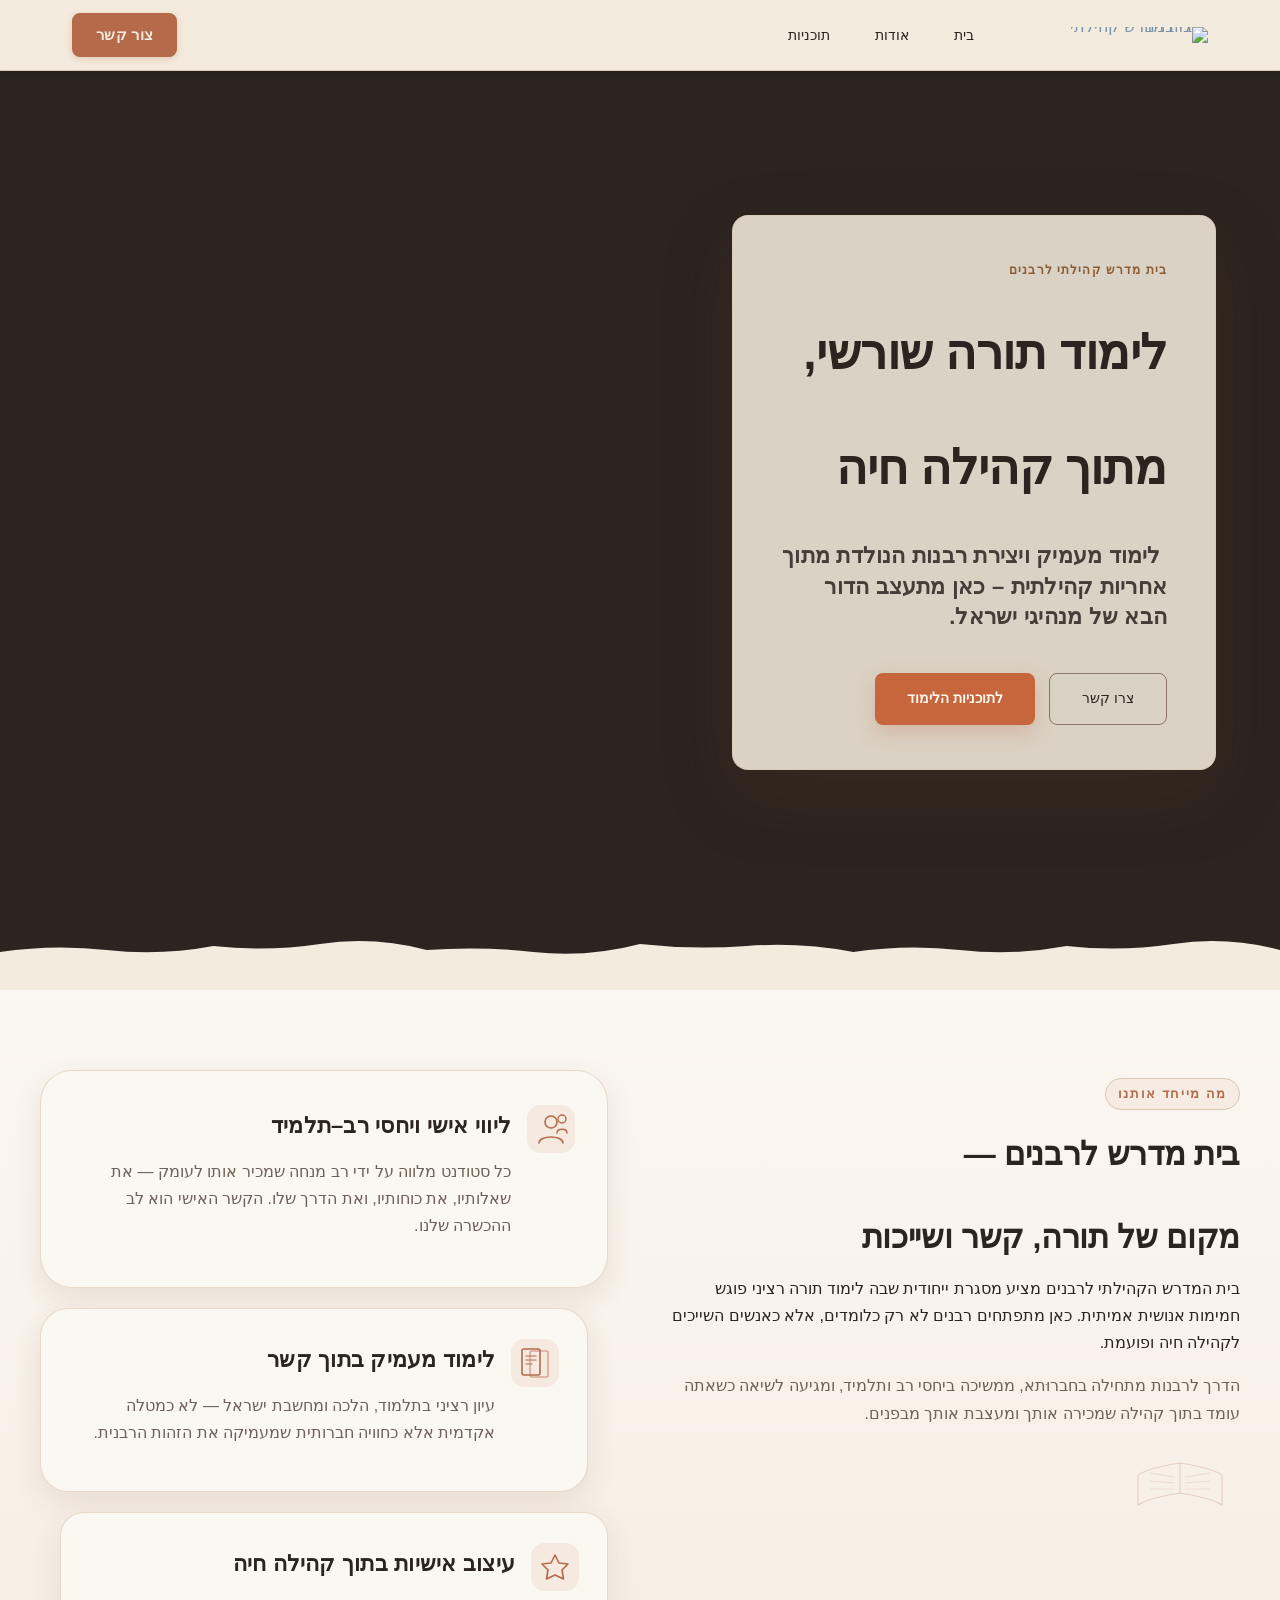
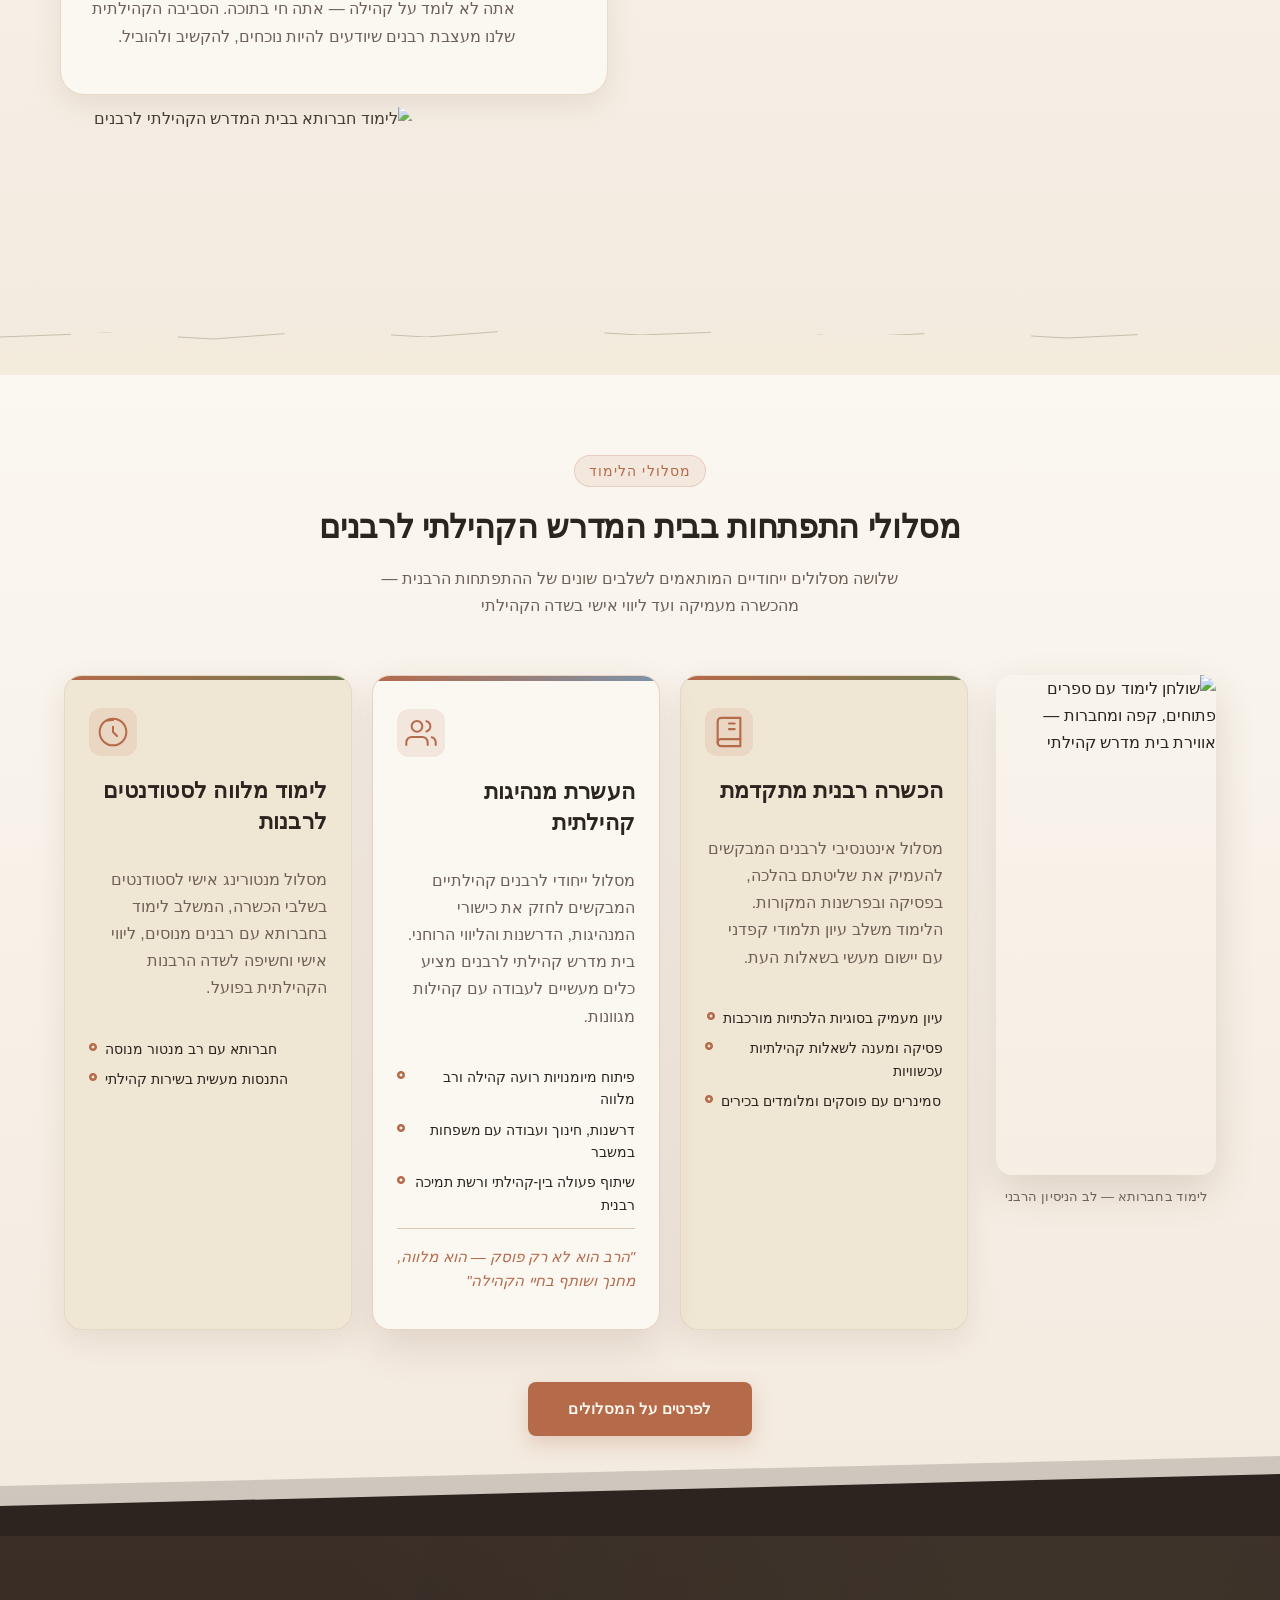
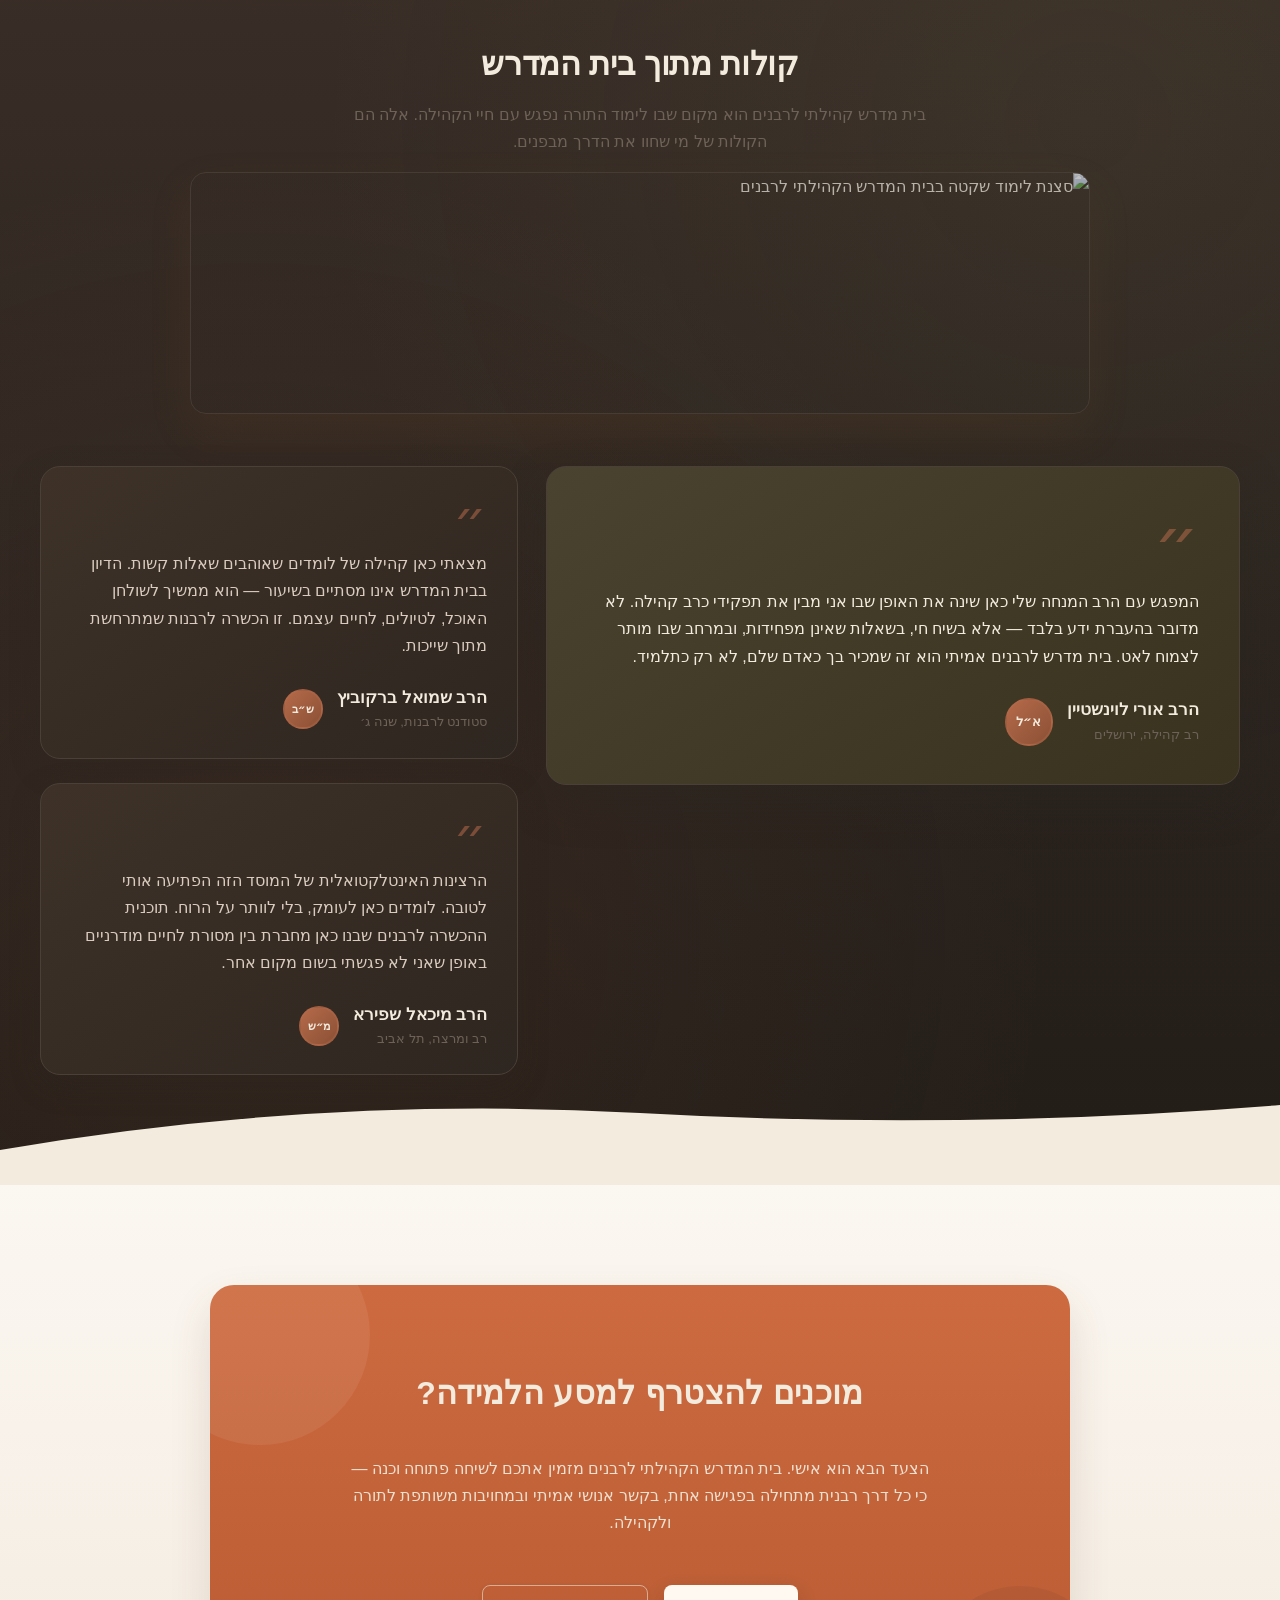
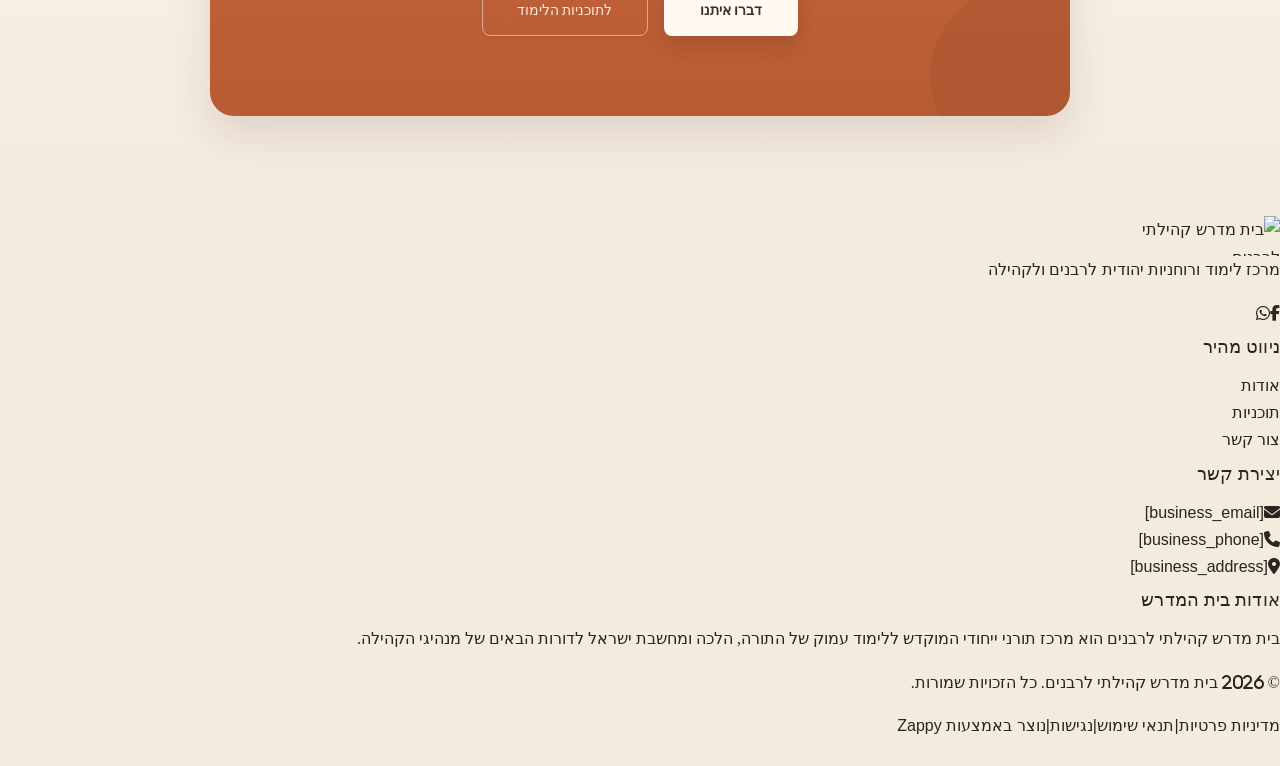
==== commit 6262d857: "Background sync: Progressive GitHub Sync" ====
--- a/public/index.html
+++ b/public/index.html
@@ -218,27 +218,34 @@
 })();
 </script>
 <!-- End Zappy Analytics -->
-    <meta property="og:title" content="בית מדרש לרבנים — בית מדרש קהילתי לרבנים">
-  <meta property="og:description" content="בית המדרש לרבנים המוביל בישראל מזמין אתכם לעולם של לימוד תורני עמוק, הכשרה רבנית מקצועית וקהילה תומכת. הצטרפו אלינו ועצבו את עתיד הרבנות הקהילתית.">
-  <meta property="og:type" content="website">
-  <meta property="og:locale" content="he_IL">
-  
-  <meta name="twitter:card" content="summary_large_image">
-  <meta name="twitter:title" content="בית מדרש לרבנים — בית מדרש קהילתי לרבנים">
-  <meta name="twitter:description" content="בית המדרש לרבנים המוביל בישראל מזמין אתכם לעולם של לימוד תורני עמוק, הכשרה רבנית מקצועית וקהילה תומכת. הצטרפו אלינו ועצבו את עתיד הרבנות הקהילתית.">
-  
-  <link rel="stylesheet" href="https://cdnjs.cloudflare.com/ajax/libs/font-awesome/6.4.0/css/all.min.css">
+    </meta>
+  </meta>
+  
+  </meta>
+  </meta>
+  </meta>
+  
+  <meta property="og:title" content="בית מדרש לרבנים — בית מדרש קהילתי לרבנים"></meta>
+  <meta property="og:description" content="בית המדרש לרבנים המוביל בישראל מזמין אתכם לעולם של לימוד תורני עמוק, הכשרה רבנית מקצועית וקהילה תומכת. הצטרפו אלינו ועצבו את עתיד הרבנות הקהילתית."></meta>
+  <meta property="og:type" content="website"></meta>
+  <meta property="og:locale" content="he_IL"></meta>
+  
+  <meta name="twitter:card" content="summary_large_image"></meta>
+  <meta name="twitter:title" content="בית מדרש לרבנים — בית מדרש קהילתי לרבנים"></meta>
+  <meta name="twitter:description" content="בית המדרש לרבנים המוביל בישראל מזמין אתכם לעולם של לימוד תורני עמוק, הכשרה רבנית מקצועית וקהילה תומכת. הצטרפו אלינו ועצבו את עתיד הרבנות הקהילתית."></meta>
+  </link>
+  <link rel="stylesheet" href="https://cdnjs.cloudflare.com/ajax/libs/font-awesome/6.4.0/css/all.min.css"></link>
 
     <!-- Favicons -->
-    <link rel="icon" type="image/x-icon" href="/assets/favicon.ico">
-    <link rel="icon" type="image/png" sizes="16x16" href="/assets/favicon-16x16.png">
-    <link rel="icon" type="image/png" sizes="32x32" href="/assets/favicon-32x32.png">
-    <link rel="icon" type="image/png" sizes="48x48" href="/assets/favicon-48x48.png">
-    <link rel="icon" type="image/png" sizes="192x192" href="/assets/favicon-192x192.png">
-    <link rel="icon" type="image/png" sizes="512x512" href="/assets/favicon-512x512.png">
-    <link rel="apple-touch-icon" href="/assets/apple-touch-icon.png">
+    <link rel="icon" type="image/x-icon" href="/assets/favicon.ico"></link>
+    <link rel="icon" type="image/png" sizes="16x16" href="/assets/favicon-16x16.png"></link>
+    <link rel="icon" type="image/png" sizes="32x32" href="/assets/favicon-32x32.png"></link>
+    <link rel="icon" type="image/png" sizes="48x48" href="/assets/favicon-48x48.png"></link>
+    <link rel="icon" type="image/png" sizes="192x192" href="/assets/favicon-192x192.png"></link>
+    <link rel="icon" type="image/png" sizes="512x512" href="/assets/favicon-512x512.png"></link>
+    <link rel="apple-touch-icon" href="/assets/apple-touch-icon.png"></link>
     <!-- Cookie Consent -->
-    <link rel="stylesheet" href="https://cdn.jsdelivr.net/npm/vanilla-cookieconsent@3/dist/cookieconsent.css">
+    <link rel="stylesheet" href="https://cdn.jsdelivr.net/npm/vanilla-cookieconsent@3/dist/cookieconsent.css"></link>
     <script src="https://cdn.jsdelivr.net/npm/vanilla-cookieconsent@3/dist/cookieconsent.umd.js"></script>
     <!-- Mickidum Accessibility Toolbar -->
     <script src="https://cdn.jsdelivr.net/gh/mickidum/acc_toolbar/acctoolbar/acctoolbar.min.js"></script>
@@ -342,9 +349,9 @@
   <div class="nav-container">
     <div class="nav-right-group"><div class="nav-brand">
       <a href="/" class="logo-link">
-        <img src="/assets/business-logo.webp" alt="בית מדרש קהילתי לרבנים" class="logo">
+        <img src="/assets/business-logo.webp" alt="בית מדרש קהילתי לרבנים" class="logo"></img>
       </a>
-    </div><ul class="nav-menu" id="navMenu"><li><a href="/about">אודות</a></li><li><a href="/programs">תוכניות</a></li></ul></div>
+    </div><ul class="nav-menu" id="navMenu"><li><a href="/" data-i18n="nav-home">בית</a></li><li><a href="/about">אודות</a></li><li><a href="/programs">תוכניות</a></li></ul></div>
 
     
 
@@ -389,12 +396,12 @@
     // Check if background is transparent or rgba with 0 alpha
     const isTransparent = bgColor === 'transparent' || 
                          bgColor === 'rgba(0, 0, 0, 0)' ||
-                         (bgColor.startsWith('rgba') && bgColor.includes(', 0)'));
+                         (bgColor.startsWith('rgba') &amp;&amp; bgColor.includes(', 0)'));
     
     if (isTransparent) {
       // Check for background-image or gradient
       const bgImage = computedStyle.backgroundImage;
-      if (bgImage && bgImage !== 'none') {
+      if (bgImage &amp;&amp; bgImage !== 'none') {
         console.log('[Navbar] Navbar has background image/gradient, using dark text');
         bgColor = 'rgb(240, 240, 240)'; // Assume light background
       } else {
@@ -407,7 +414,7 @@
     
     // Calculate luminance to determine if background is light or dark
     const rgb = bgColor.match(/\d+/g);
-    if (rgb && rgb.length >= 3) {
+    if (rgb &amp;&amp; rgb.length &gt;= 3) {
       const r = parseInt(rgb[0]);
       const g = parseInt(rgb[1]);
       const b = parseInt(rgb[2]);
@@ -543,7 +550,7 @@
       // ONLY apply inline positioning styles on mobile viewport
       // On desktop, the CSS handles hiding these buttons with display: none
       // Inline styles were breaking desktop layout by overriding CSS
-      const isMobileViewport = window.innerWidth <= 768;
+      const isMobileViewport = window.innerWidth &lt;= 768;
       
       if (mobileToggle) {
         // Icon sizing applies to all viewports for consistency
@@ -734,7 +741,7 @@
       phoneBtn.addEventListener('click', function() {
         // Get phone number from placeholder in page or use default
         const phoneLinks = document.querySelectorAll('a[href^="tel:"]');
-        const phoneNumber = phoneLinks.length > 0 
+        const phoneNumber = phoneLinks.length &gt; 0 
           ? phoneLinks[0].getAttribute('href').replace('tel:', '')
           : '[business_phone]';
         
@@ -751,7 +758,7 @@
     const handleWhatsAppVisibility = function() {
       const whatsappBtn = document.querySelector('.whatsapp-float');
       if (whatsappBtn) {
-        const isDesktop = window.innerWidth >= 769;
+        const isDesktop = window.innerWidth &gt;= 769;
         if (isDesktop) {
           whatsappBtn.style.setProperty('display', 'none', 'important');
           whatsappBtn.style.setProperty('visibility', 'hidden', 'important');
@@ -786,7 +793,7 @@
     <section class="index-hero-section" data-layout-spec="בית-hero" dir="rtl" data-hero-type="fullscreen-scrim" id="zappy-section-0">
   <!-- Background Image -->
   <div class="index-hero-bg">
-    <div data-zappy-zoom-wrapper="true" data-element-id="img-1773840638065-oi4f141s5" data-element-type="image" data-zappy-zoom-wrapper-width="1477px" data-zappy-zoom-wrapper-height="858px" data-zappy-zoom-wrapper-width-mode="full" style="position: absolute !important; overflow: hidden !important; width: 100% !important; max-width: none !important; margin-left: 0px !important; margin-right: 0px !important; height: 100% !important; display: block !important; top: 0px !important; left: 0px !important; z-index: 1 !important;" data-zappy-zoom-clip="true" data-zappy-wrapper-margins-applied="true"><img data-hero-bg="true" data-placeholder="index-hero-image-1" data-context="Warm intergenerational Torah study circle around a wooden table in a traditional beit midrash. Natural window light illuminates open books, aged hands turning pages, and candid eye contact between a rabbi and younger students. Warm cream, espresso brown, and amber tones. Visible bookshelves filled with Jewish texts in background. Intimate, scholarly, communal atmosphere." width="1440" height="900" src="/assets/business-general-hero-upload-1773844555947.webp" alt="לימוד תורה בקהילה – רבנים וסטודנטים מסביב לשולחן עץ בבית מדרש" data-element-type="image" data-element-id="img-1773840638065-oi4f141s5" class="zappy-editable-image" data-resize-handler-attached="true" style="object-position: 50% 50%; margin: 0px !important; position: absolute !important; left: -13.9084% !important; top: -10% !important; width: 127.817% !important; height: 120% !important; max-width: none !important; max-height: none !important; display: block !important; object-fit: cover !important;" data-zappy-zoom="1.2" data-zappy-original-width="1476.800048828125" data-zappy-original-height="858"></div>
+    <div data-zappy-zoom-wrapper="true" data-element-id="img-1773840638065-oi4f141s5" data-element-type="image" data-zappy-zoom-wrapper-width="1477px" data-zappy-zoom-wrapper-height="858px" data-zappy-zoom-wrapper-width-mode="full" style="position: absolute !important; overflow: hidden !important; width: 100% !important; max-width: none !important; margin-left: 0px !important; margin-right: 0px !important; height: 100% !important; display: block !important; top: 0px !important; left: 0px !important; z-index: 1 !important;" data-zappy-zoom-clip="true" data-zappy-wrapper-margins-applied="true"><img data-hero-bg="true" data-placeholder="index-hero-image-1" data-context="Warm intergenerational Torah study circle around a wooden table in a traditional beit midrash. Natural window light illuminates open books, aged hands turning pages, and candid eye contact between a rabbi and younger students. Warm cream, espresso brown, and amber tones. Visible bookshelves filled with Jewish texts in background. Intimate, scholarly, communal atmosphere." width="1440" height="900" src="/assets/business-general-hero-upload-1773844555947.webp" alt="לימוד תורה בקהילה – רבנים וסטודנטים מסביב לשולחן עץ בבית מדרש" data-element-type="image" data-element-id="img-1773840638065-oi4f141s5" class="zappy-editable-image" data-resize-handler-attached="true" style="object-position: 50% 50%; margin: 0px !important; position: absolute !important; left: -13.9084% !important; top: -10% !important; width: 127.817% !important; height: 120% !important; max-width: none !important; max-height: none !important; display: block !important; object-fit: cover !important;" data-zappy-zoom="1.2" data-zappy-original-width="1476.800048828125" data-zappy-original-height="858"></img></div>
   </div>
 
   <!-- Scrim Overlay -->
@@ -796,7 +803,7 @@
   <div class="index-hero-content-wrap">
     <article class="index-hero-card">
       <p><span class="index-hero-label">בית מדרש קהילתי לרבנים</span>
-      </p><h1 class="index-hero-h1" style="">לימוד תורה שורשי,<br>מתוך קהילה חיה</h1>
+      </p><h1 class="index-hero-h1" style="">לימוד תורה שורשי,<br></br>מתוך קהילה חיה</h1>
       <h3 class="index-hero-subtitle" style="">&nbsp;לימוד מעמיק ויצירת רבנות הנולדת מתוך אחריות קהילתית – כאן מתעצב הדור הבא של מנהיגי ישראל.</h3>
       <div class="index-hero-ctas">
         <a href="/programs" class="index-hero-btn-primary" data-element-type="button" data-element-id="btn-1773840638060-lxew2jlns" data-native-element="true">לתוכניות הלימוד</a>
@@ -819,7 +826,7 @@
     <!-- Intro Block (START/RIGHT side) -->
     <div class="index-benefits-intro">
       <span class="index-benefits-eyebrow">מה מייחד אותנו</span>
-      <h2 class="index-benefits-heading">בית מדרש לרבנים —<br>מקום של תורה, קשר ושייכות</h2>
+      <h2 class="index-benefits-heading">בית מדרש לרבנים —<br></br>מקום של תורה, קשר ושייכות</h2>
       <p class="index-benefits-lead">בית המדרש הקהילתי לרבנים מציע מסגרת ייחודית שבה לימוד תורה רציני פוגש חמימות אנושית אמיתית. כאן מתפתחים רבנים לא רק כלומדים, אלא כאנשים השייכים לקהילה חיה ופועמת.</p>
       <p class="index-benefits-sub">הדרך לרבנות מתחילה בחברוּתא, ממשיכה ביחסי רב ותלמיד, ומגיעה לשיאה כשאתה עומד בתוך קהילה שמכירה אותך ומעצבת אותך מבפנים.</p>
 
@@ -890,7 +897,7 @@
 
       <!-- Supporting Photo Tile -->
       <div class="index-benefits-photo-tile">
-        <img data-placeholder="index-benefits-image-1" data-context="Warm scene inside a traditional Jewish Beit Midrash study hall: two rabbinical students studying Talmud together at a wooden table, surrounded by bookshelves filled with Hebrew books, soft natural light filtering through windows, intimate and scholarly atmosphere, warm cream and wood tones" width="320" height="220" src="/assets/site-index-benefits-image-1.webp" alt="לימוד חברותא בבית המדרש הקהילתי לרבנים">
+        <img data-placeholder="index-benefits-image-1" data-context="Warm scene inside a traditional Jewish Beit Midrash study hall: two rabbinical students studying Talmud together at a wooden table, surrounded by bookshelves filled with Hebrew books, soft natural light filtering through windows, intimate and scholarly atmosphere, warm cream and wood tones" width="320" height="220" src="/assets/site-index-benefits-image-1.webp" alt="לימוד חברותא בבית המדרש הקהילתי לרבנים"></img>
       </div>
 
     </div>
@@ -970,7 +977,7 @@
 
       <!-- Vertical Image Tile beside the last card -->
       <div class="services-image-tile">
-        <img data-placeholder="index-services-image-1" data-context="Intimate close-up scene of a wooden study table in a beit midrash, with open Hebrew books and Talmud volumes, a small ceramic cup of coffee, handwritten notes in a notebook, warm natural light streaming from a window, warm cream and terracotta tones, scholarly and welcoming atmosphere, Jewish learning environment" width="260" height="480" src="/assets/site-index-services-image-1.webp" alt="שולחן לימוד עם ספרים פתוחים, קפה ומחברות — אווירת בית מדרש קהילתי">
+        <img data-placeholder="index-services-image-1" data-context="Intimate close-up scene of a wooden study table in a beit midrash, with open Hebrew books and Talmud volumes, a small ceramic cup of coffee, handwritten notes in a notebook, warm natural light streaming from a window, warm cream and terracotta tones, scholarly and welcoming atmosphere, Jewish learning environment" width="260" height="480" src="/assets/site-index-services-image-1.webp" alt="שולחן לימוד עם ספרים פתוחים, קפה ומחברות — אווירת בית מדרש קהילתי"></img>
         <div class="image-tile-caption">לימוד בחברותא — לב הניסיון הרבני</div>
       </div>
     </div>
@@ -1001,7 +1008,7 @@
 
     <!-- Photo Strip -->
     <div class="index-testimonials-photo-strip">
-      <img data-placeholder="index-testimonials-image-1" data-context="A quiet, candid study room scene in a traditional Jewish Beit Midrash. Warm low-contrast lighting, wooden tables with open books and Talmud volumes, two or three rabbinical students in kippot leaning over texts in deep discussion. Intimate and scholarly atmosphere, slightly desaturated tones, documentary photography style." width="900" height="260" src="/assets/site-index-testimonials-image-1.webp" alt="סצנת לימוד שקטה בבית המדרש הקהילתי לרבנים">
+      <img data-placeholder="index-testimonials-image-1" data-context="A quiet, candid study room scene in a traditional Jewish Beit Midrash. Warm low-contrast lighting, wooden tables with open books and Talmud volumes, two or three rabbinical students in kippot leaning over texts in deep discussion. Intimate and scholarly atmosphere, slightly desaturated tones, documentary photography style." width="900" height="260" src="/assets/site-index-testimonials-image-1.webp" alt="סצנת לימוד שקטה בבית המדרש הקהילתי לרבנים"></img>
     </div>
 
     <!-- Testimonials Grid -->
@@ -1087,7 +1094,7 @@
 </section>
   </main>
   
-  <footer class="site-footer"><div class="footer-container"><div class="footer-top"><div class="footer-col footer-brand"><img src="/assets/business-logo.webp" alt="בית מדרש קהילתי לרבנים" class="logo"><p class="footer-tagline">מרכז לימוד ורוחניות יהודית לרבנים ולקהילה</p><div class="footer-social"><a href="[facebook_handle]" aria-label="Facebook"><i class="fab fa-facebook-f"></i></a><a href="[instagram_handle]" aria-label="Instagram"><i class="fab fa-instagram&quot;></i></a><a href=" [whatsapp_handle]'="" aria-label="WhatsApp"><i class="fab fa-whatsapp"></i></i></a></div></div><div class="footer-col footer-links"><h4 class="footer-heading"><i class="fab fa-instagram&quot;></i></a><a href=" [whatsapp_handle]'="" aria-label="WhatsApp">ניווט מהיר</i></h4><ul><li><i class="fab fa-instagram&quot;></i></a><a href=" [whatsapp_handle]'="" aria-label="WhatsApp"><a href="/about">אודות</a></i></li><li><i class="fab fa-instagram&quot;></i></a><a href=" [whatsapp_handle]'="" aria-label="WhatsApp"><a href="/programs">תוכניות</a></i></li><li><i class="fab fa-instagram&quot;></i></a><a href=" [whatsapp_handle]'="" aria-label="WhatsApp"><a href="/contact">צור קשר</a></i></li></ul></div><div class="footer-col footer-contact"><h4 class="footer-heading"><i class="fab fa-instagram&quot;></i></a><a href=" [whatsapp_handle]'="" aria-label="WhatsApp">יצירת קשר</i></h4><ul class="contact-list"><li><a href="/"><i class="fab fa-instagram&quot;></i></a><a href=" [whatsapp_handle]'="" aria-label="WhatsApp"><i class="fas fa-envelope"></i><span>[business_email]</span></i></a></li><li><a href="/"><i class="fab fa-instagram&quot;></i></a><a href=" [whatsapp_handle]'="" aria-label="WhatsApp"><i class="fas fa-phone"></i><span>[business_phone]</span></i></a></li><li><a href="/"><i class="fab fa-instagram&quot;></i></a><a href=" [whatsapp_handle]'="" aria-label="WhatsApp"><i class="fas fa-map-marker-alt"></i><span>[business_address]</span></i></a></li></ul></div><div class="footer-col footer-about"><h4 class="footer-heading"><i class="fab fa-instagram&quot;></i></a><a href=" [whatsapp_handle]'="" aria-label="WhatsApp">אודות בית המדרש</i></h4><p class="footer-about-text"><i class="fab fa-instagram&quot;></i></a><a href=" [whatsapp_handle]'="" aria-label="WhatsApp">בית מדרש קהילתי לרבנים הוא מרכז תורני ייחודי המוקדש ללימוד עמוק של התורה, הלכה ומחשבת ישראל לדורות הבאים של מנהיגי הקהילה.</i></p><div class="footer-divider-accent"></div></div></div><div class="footer-bottom"><div class="footer-bottom-inner"><p class="footer-copyright"><i class="fab fa-instagram&quot;></i></a><a href=" [whatsapp_handle]'="" aria-label="WhatsApp">© 2026 בית מדרש קהילתי לרבנים. כל הזכויות שמורות.</i></p><div class="footer-legal"><i class="fab fa-instagram&quot;></i></a><a href=" [whatsapp_handle]'="" aria-label="WhatsApp"><a href="/privacy">מדיניות פרטיות</a><span class="separator">|</span><a href="/terms">תנאי שימוש</a><span class="separator">|</span><a href="/accessibility">נגישות</a><span class="separator">|</span><a href="https://zappy5.com" target="_blank" class="zappy-attribution">נוצר באמצעות Zappy</a></i></div></div></div></div></footer><i class="fab fa-instagram&quot;></i></a><a href=" [whatsapp_handle]'="" aria-label="WhatsApp">
+  <footer class="site-footer"><div class="footer-container"><div class="footer-top"><div class="footer-col footer-brand"><img src="/assets/business-logo.webp" alt="בית מדרש קהילתי לרבנים" class="logo"></img><p class="footer-tagline">מרכז לימוד ורוחניות יהודית לרבנים ולקהילה</p><div class="footer-social"><a href="[facebook_handle]" aria-label="Facebook"><i class="fab fa-facebook-f"></i></a><a href="[instagram_handle]" aria-label="Instagram"><i class="fab fa-instagram&quot;></i></a><a href=" [whatsapp_handle]'="" aria-label="WhatsApp"><i class="fab fa-whatsapp"></i></i></a></div></div><div class="footer-col footer-links"><h4 class="footer-heading"><i class="fab fa-instagram&quot;></i></a><a href=" [whatsapp_handle]'="" aria-label="WhatsApp">ניווט מהיר</i></h4><ul><li><i class="fab fa-instagram&quot;></i></a><a href=" [whatsapp_handle]'="" aria-label="WhatsApp"><a href="/about">אודות</a></i></li><li><i class="fab fa-instagram&quot;></i></a><a href=" [whatsapp_handle]'="" aria-label="WhatsApp"><a href="/programs">תוכניות</a></i></li><li><i class="fab fa-instagram&quot;></i></a><a href=" [whatsapp_handle]'="" aria-label="WhatsApp"><a href="/contact">צור קשר</a></i></li></ul></div><div class="footer-col footer-contact"><h4 class="footer-heading"><i class="fab fa-instagram&quot;></i></a><a href=" [whatsapp_handle]'="" aria-label="WhatsApp">יצירת קשר</i></h4><ul class="contact-list"><li><a href="/"><i class="fab fa-instagram&quot;></i></a><a href=" [whatsapp_handle]'="" aria-label="WhatsApp"><i class="fas fa-envelope"></i><span>[business_email]</span></i></a></li><li><a href="/"><i class="fab fa-instagram&quot;></i></a><a href=" [whatsapp_handle]'="" aria-label="WhatsApp"><i class="fas fa-phone"></i><span>[business_phone]</span></i></a></li><li><a href="/"><i class="fab fa-instagram&quot;></i></a><a href=" [whatsapp_handle]'="" aria-label="WhatsApp"><i class="fas fa-map-marker-alt"></i><span>[business_address]</span></i></a></li></ul></div><div class="footer-col footer-about"><h4 class="footer-heading"><i class="fab fa-instagram&quot;></i></a><a href=" [whatsapp_handle]'="" aria-label="WhatsApp">אודות בית המדרש</i></h4><p class="footer-about-text"><i class="fab fa-instagram&quot;></i></a><a href=" [whatsapp_handle]'="" aria-label="WhatsApp">בית מדרש קהילתי לרבנים הוא מרכז תורני ייחודי המוקדש ללימוד עמוק של התורה, הלכה ומחשבת ישראל לדורות הבאים של מנהיגי הקהילה.</i></p><div class="footer-divider-accent"></div></div></div><div class="footer-bottom"><div class="footer-bottom-inner"><p class="footer-copyright"><i class="fab fa-instagram&quot;></i></a><a href=" [whatsapp_handle]'="" aria-label="WhatsApp">© 2026 בית מדרש קהילתי לרבנים. כל הזכויות שמורות.</i></p><div class="footer-legal"><i class="fab fa-instagram&quot;></i></a><a href=" [whatsapp_handle]'="" aria-label="WhatsApp"><a href="/privacy">מדיניות פרטיות</a><span class="separator">|</span><a href="/terms">תנאי שימוש</a><span class="separator">|</span><a href="/accessibility">נגישות</a><span class="separator">|</span><a href="https://zappy5.com" target="_blank" class="zappy-attribution">נוצר באמצעות Zappy</a></i></div></div></div></div></footer><i class="fab fa-instagram&quot;></i></a><a href=" [whatsapp_handle]'="" aria-label="WhatsApp">
   
   <a href="https://wa.me/[whatsapp_handle]" class="whatsapp-float" aria-label="WhatsApp">
     <i class="fab fa-whatsapp"></i>
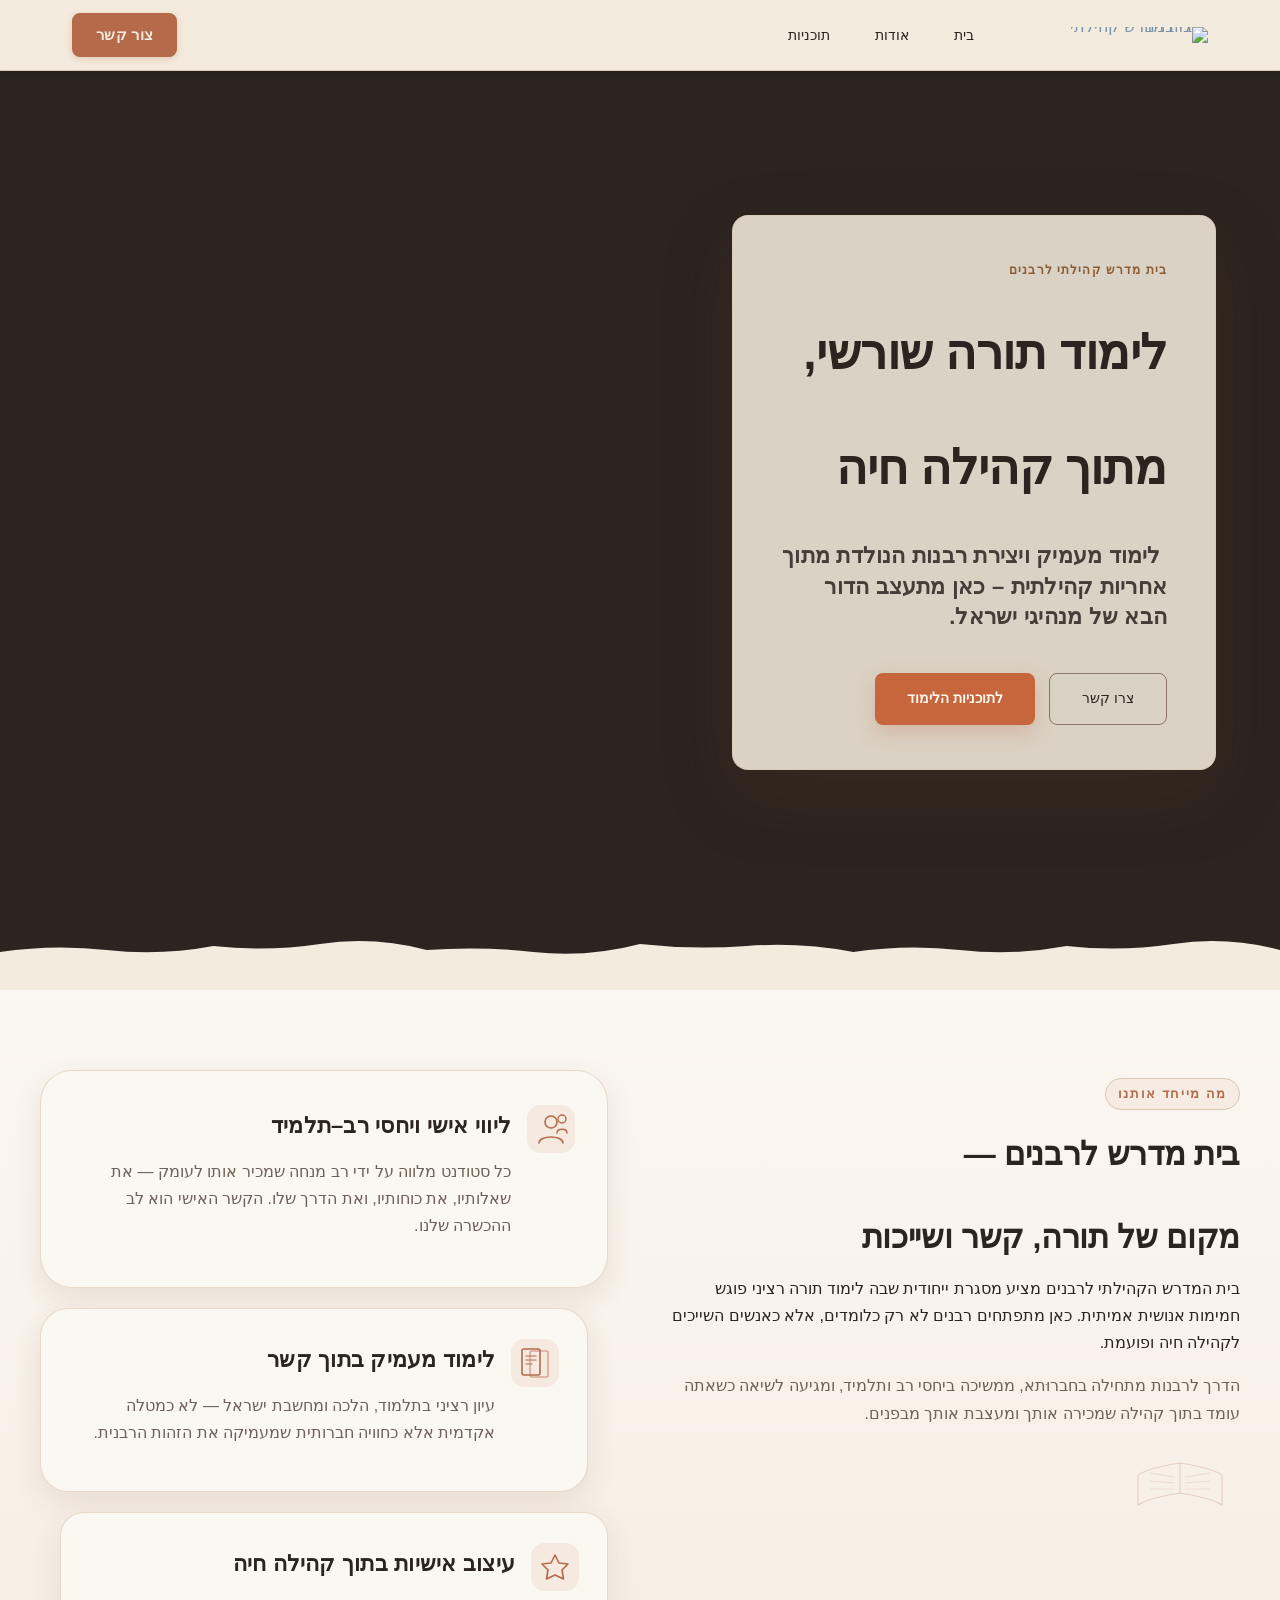
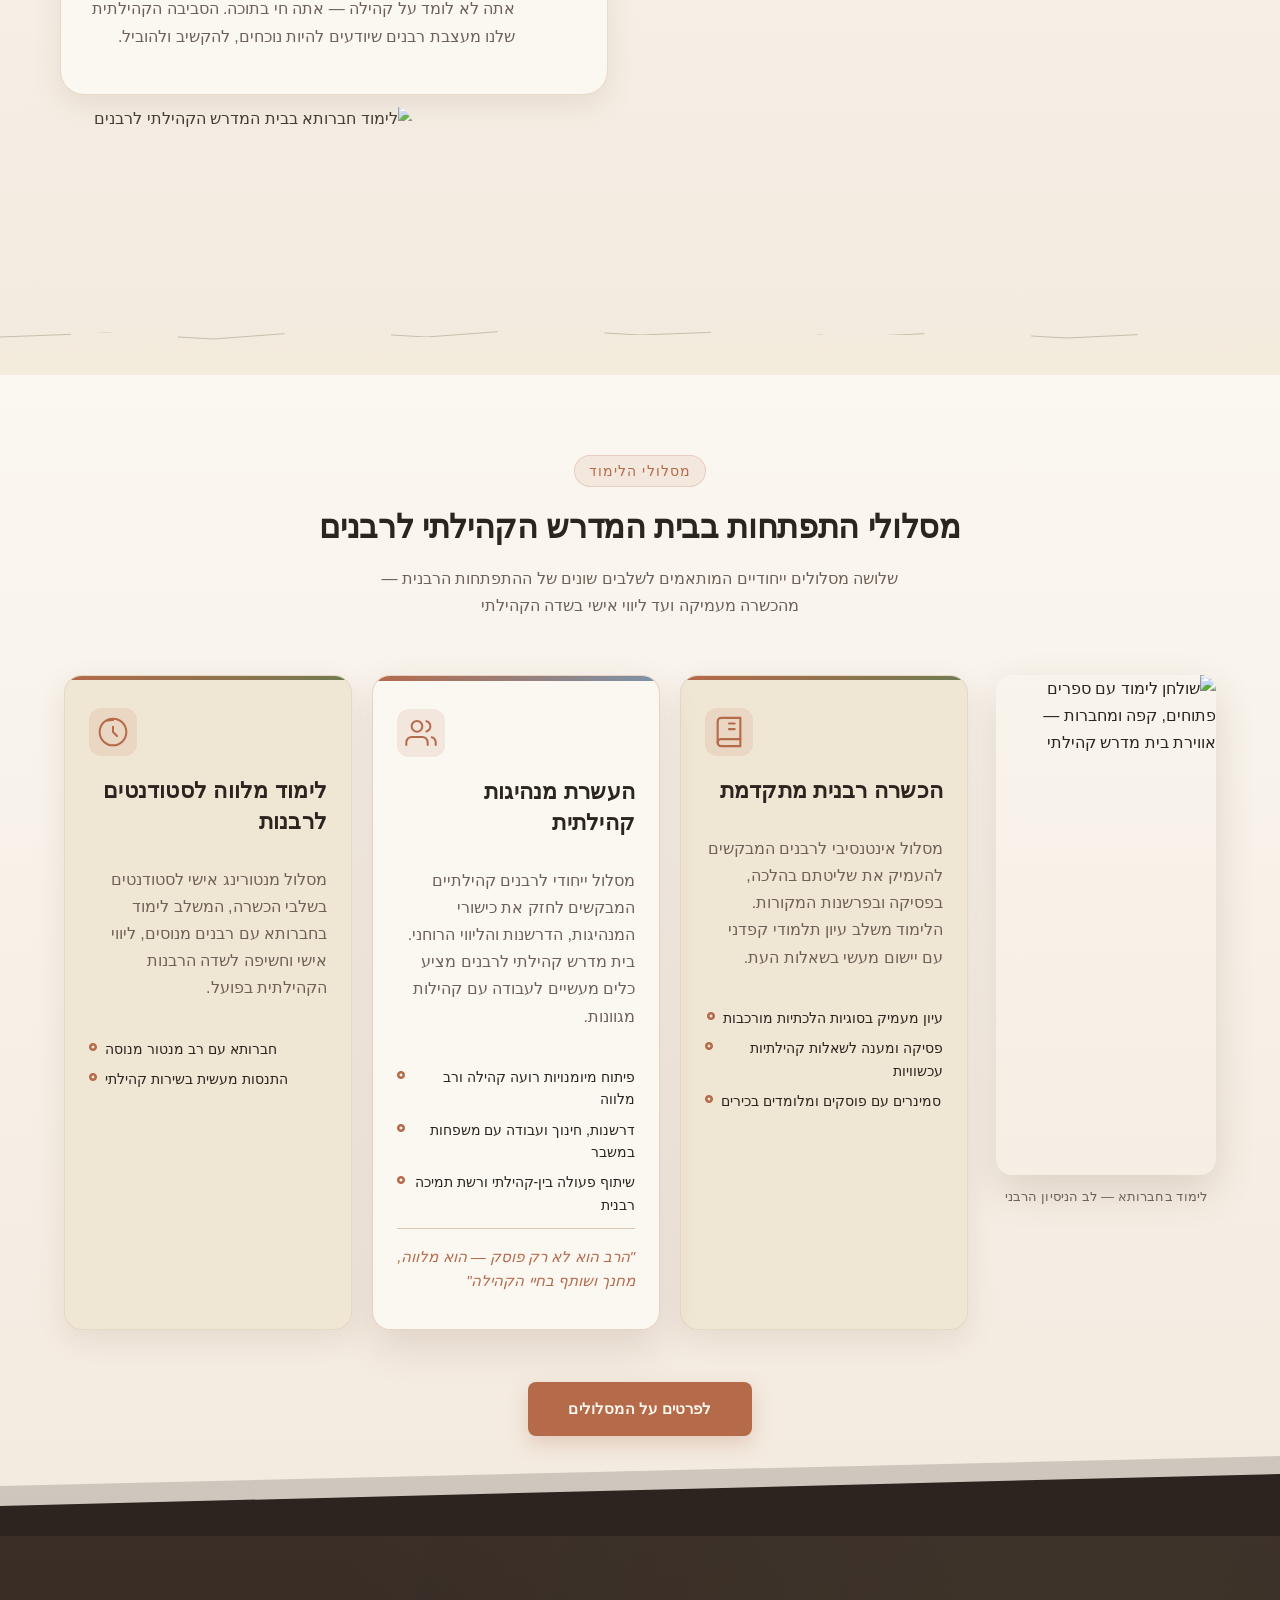
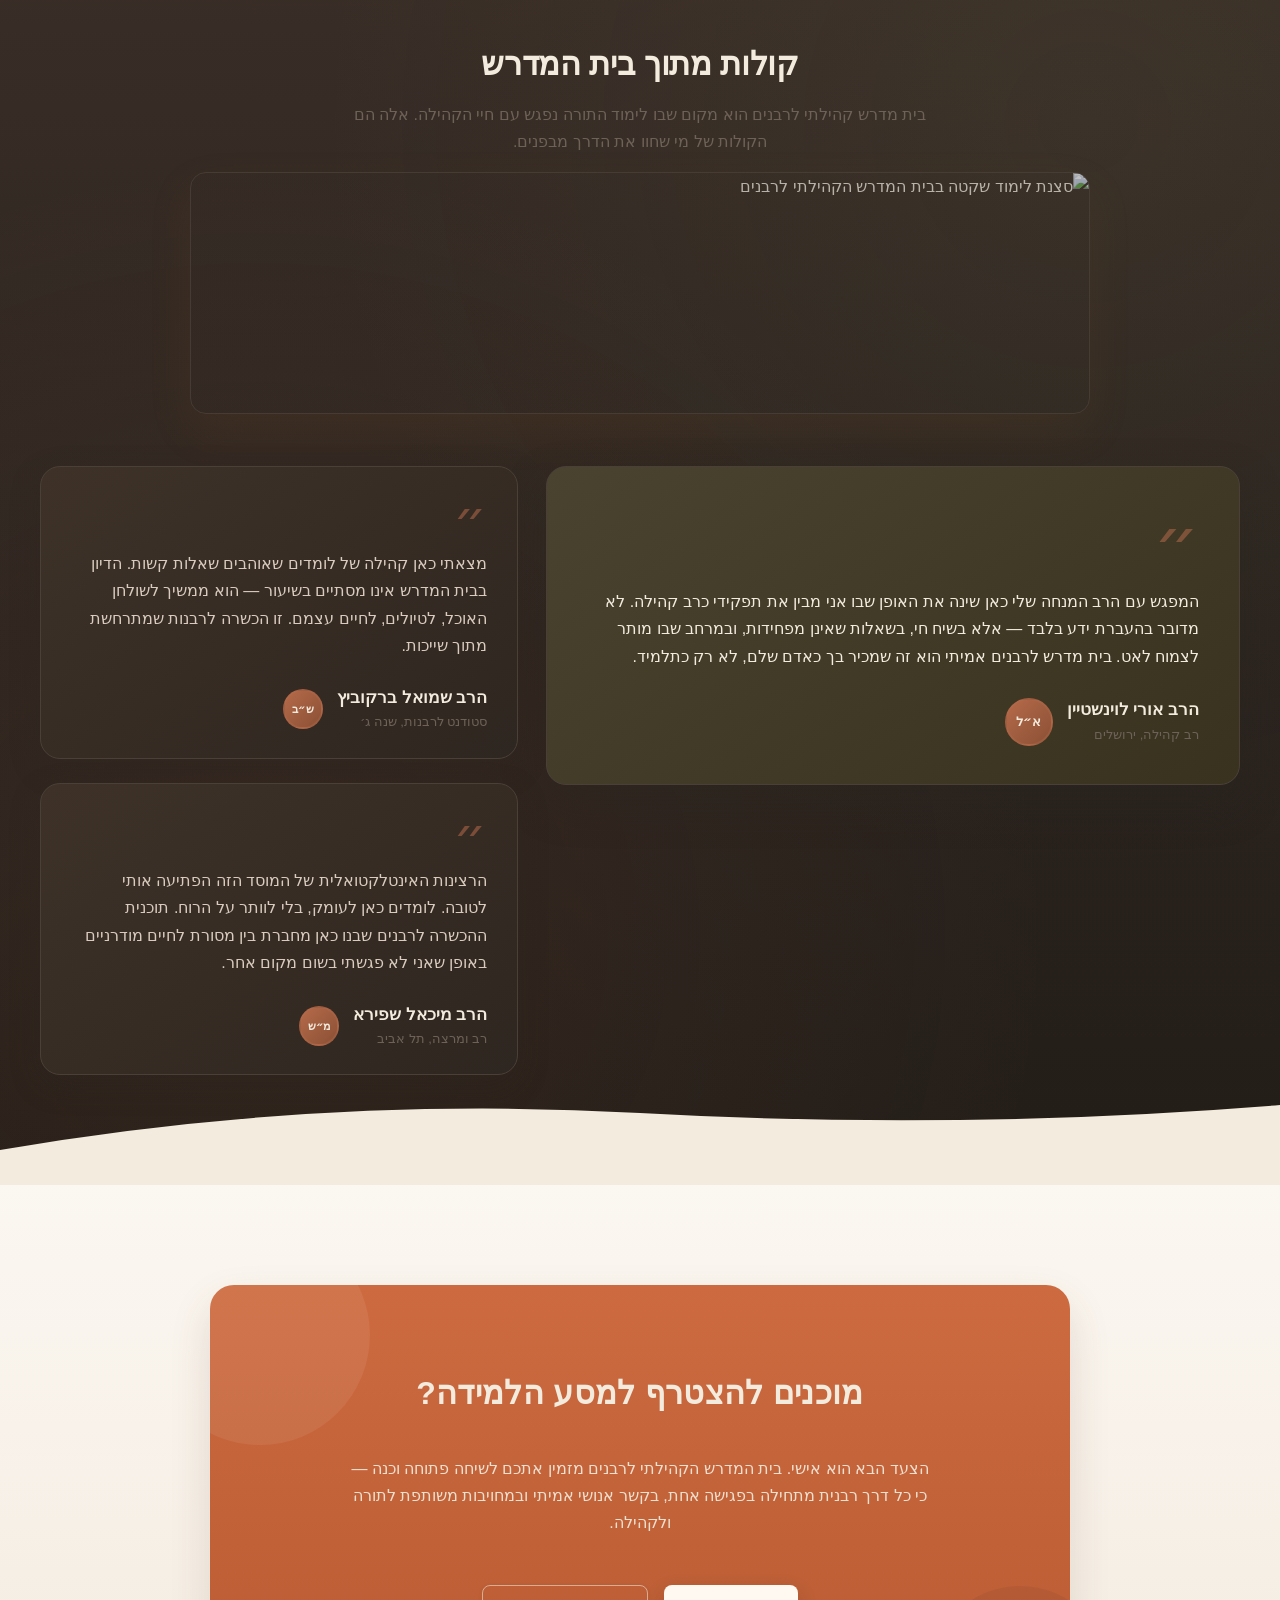
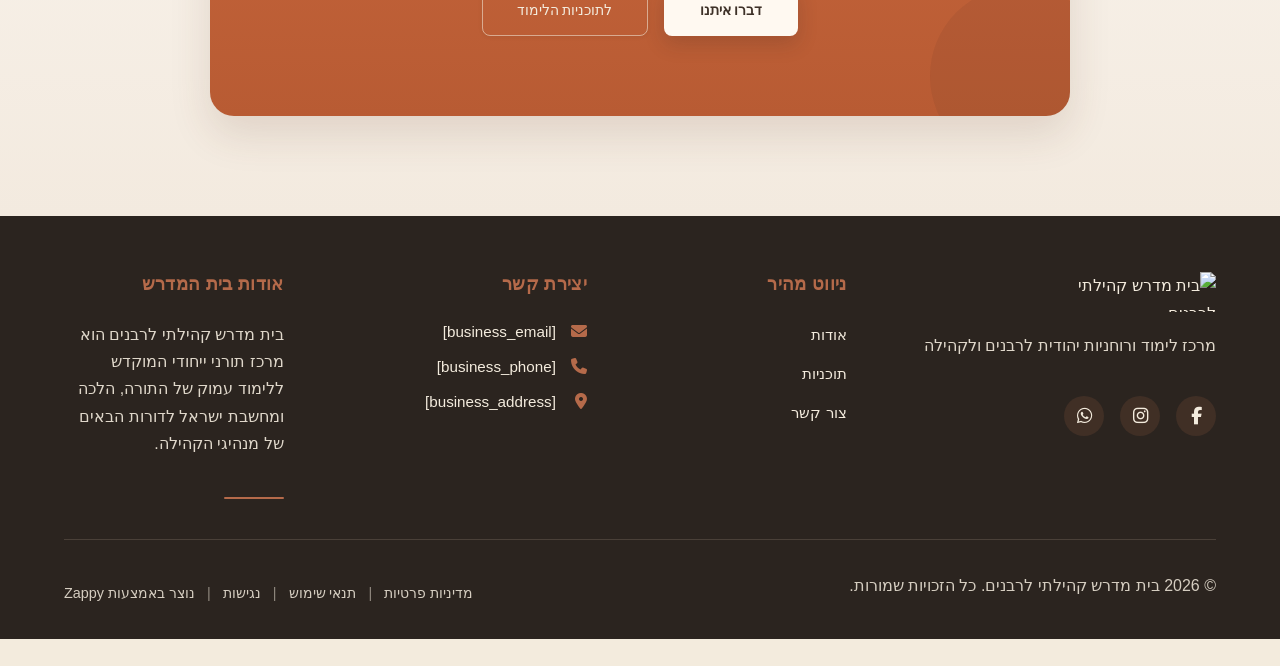
==== commit 0acd967d: "Background sync: Progressive GitHub Sync" ====
--- a/public/index.html
+++ b/public/index.html
@@ -1094,7 +1094,56 @@
 </section>
   </main>
   
-  <footer class="site-footer"><div class="footer-container"><div class="footer-top"><div class="footer-col footer-brand"><img src="/assets/business-logo.webp" alt="בית מדרש קהילתי לרבנים" class="logo"></img><p class="footer-tagline">מרכז לימוד ורוחניות יהודית לרבנים ולקהילה</p><div class="footer-social"><a href="[facebook_handle]" aria-label="Facebook"><i class="fab fa-facebook-f"></i></a><a href="[instagram_handle]" aria-label="Instagram"><i class="fab fa-instagram&quot;></i></a><a href=" [whatsapp_handle]'="" aria-label="WhatsApp"><i class="fab fa-whatsapp"></i></i></a></div></div><div class="footer-col footer-links"><h4 class="footer-heading"><i class="fab fa-instagram&quot;></i></a><a href=" [whatsapp_handle]'="" aria-label="WhatsApp">ניווט מהיר</i></h4><ul><li><i class="fab fa-instagram&quot;></i></a><a href=" [whatsapp_handle]'="" aria-label="WhatsApp"><a href="/about">אודות</a></i></li><li><i class="fab fa-instagram&quot;></i></a><a href=" [whatsapp_handle]'="" aria-label="WhatsApp"><a href="/programs">תוכניות</a></i></li><li><i class="fab fa-instagram&quot;></i></a><a href=" [whatsapp_handle]'="" aria-label="WhatsApp"><a href="/contact">צור קשר</a></i></li></ul></div><div class="footer-col footer-contact"><h4 class="footer-heading"><i class="fab fa-instagram&quot;></i></a><a href=" [whatsapp_handle]'="" aria-label="WhatsApp">יצירת קשר</i></h4><ul class="contact-list"><li><a href="/"><i class="fab fa-instagram&quot;></i></a><a href=" [whatsapp_handle]'="" aria-label="WhatsApp"><i class="fas fa-envelope"></i><span>[business_email]</span></i></a></li><li><a href="/"><i class="fab fa-instagram&quot;></i></a><a href=" [whatsapp_handle]'="" aria-label="WhatsApp"><i class="fas fa-phone"></i><span>[business_phone]</span></i></a></li><li><a href="/"><i class="fab fa-instagram&quot;></i></a><a href=" [whatsapp_handle]'="" aria-label="WhatsApp"><i class="fas fa-map-marker-alt"></i><span>[business_address]</span></i></a></li></ul></div><div class="footer-col footer-about"><h4 class="footer-heading"><i class="fab fa-instagram&quot;></i></a><a href=" [whatsapp_handle]'="" aria-label="WhatsApp">אודות בית המדרש</i></h4><p class="footer-about-text"><i class="fab fa-instagram&quot;></i></a><a href=" [whatsapp_handle]'="" aria-label="WhatsApp">בית מדרש קהילתי לרבנים הוא מרכז תורני ייחודי המוקדש ללימוד עמוק של התורה, הלכה ומחשבת ישראל לדורות הבאים של מנהיגי הקהילה.</i></p><div class="footer-divider-accent"></div></div></div><div class="footer-bottom"><div class="footer-bottom-inner"><p class="footer-copyright"><i class="fab fa-instagram&quot;></i></a><a href=" [whatsapp_handle]'="" aria-label="WhatsApp">© 2026 בית מדרש קהילתי לרבנים. כל הזכויות שמורות.</i></p><div class="footer-legal"><i class="fab fa-instagram&quot;></i></a><a href=" [whatsapp_handle]'="" aria-label="WhatsApp"><a href="/privacy">מדיניות פרטיות</a><span class="separator">|</span><a href="/terms">תנאי שימוש</a><span class="separator">|</span><a href="/accessibility">נגישות</a><span class="separator">|</span><a href="https://zappy5.com" target="_blank" class="zappy-attribution">נוצר באמצעות Zappy</a></i></div></div></div></div></footer><i class="fab fa-instagram&quot;></i></a><a href=" [whatsapp_handle]'="" aria-label="WhatsApp">
+  <footer class="site-footer">
+  <div class="footer-container">
+    <div class="footer-top">
+      <div class="footer-col footer-brand">
+        <img src="/assets/business-logo.webp" alt="בית מדרש קהילתי לרבנים" class="logo">
+        <p class="footer-tagline">מרכז לימוד ורוחניות יהודית לרבנים ולקהילה</p>
+        <div class="footer-social">
+          <a href="[facebook_handle]" aria-label="Facebook"><i class="fab fa-facebook-f"></i></a>
+          <a href="[instagram_handle]" aria-label="Instagram"><i class="fab fa-instagram"></i></a>
+          <a href="[whatsapp_handle]" aria-label="WhatsApp"><i class="fab fa-whatsapp"></i></a>
+        </div>
+      </div>
+      <div class="footer-col footer-links">
+        <h4 class="footer-heading">ניווט מהיר</h4>
+        <ul>
+          <li><a href="/about">אודות</a></li>
+          <li><a href="/programs">תוכניות</a></li>
+          <li><a href="/contact">צור קשר</a></li>
+        </ul>
+      </div>
+      <div class="footer-col footer-contact">
+        <h4 class="footer-heading">יצירת קשר</h4>
+        <ul class="contact-list">
+          <li><i class="fas fa-envelope"></i><span>[business_email]</span></li>
+          <li><i class="fas fa-phone"></i><span>[business_phone]</span></li>
+          <li><i class="fas fa-map-marker-alt"></i><span>[business_address]</span></li>
+        </ul>
+      </div>
+      <div class="footer-col footer-about">
+        <h4 class="footer-heading">אודות בית המדרש</h4>
+        <p class="footer-about-text">בית מדרש קהילתי לרבנים הוא מרכז תורני ייחודי המוקדש ללימוד עמוק של התורה, הלכה ומחשבת ישראל לדורות הבאים של מנהיגי הקהילה.</p>
+        <div class="footer-divider-accent"></div>
+      </div>
+    </div>
+    <div class="footer-bottom">
+      <div class="footer-bottom-inner">
+        <p class="footer-copyright">© 2026 בית מדרש קהילתי לרבנים. כל הזכויות שמורות.</p>
+        <div class="footer-legal">
+          <a href="/privacy">מדיניות פרטיות</a>
+          <span class="separator">|</span>
+          <a href="/terms">תנאי שימוש</a>
+          <span class="separator">|</span>
+          <a href="/accessibility">נגישות</a>
+          <span class="separator">|</span>
+          <a href="https://zappy5.com" target="_blank" class="zappy-attribution">נוצר באמצעות Zappy</a>
+        </div>
+      </div>
+    </div>
+  </div>
+</footer><i class="fab fa-instagram&quot;></i></a><a href=" [whatsapp_handle]'="" aria-label="WhatsApp">
   
   <a href="https://wa.me/[whatsapp_handle]" class="whatsapp-float" aria-label="WhatsApp">
     <i class="fab fa-whatsapp"></i>
--- a/styles.css
+++ b/styles.css
@@ -2103,6 +2103,249 @@
 
 
 /* Footer Styles */
+/* ── Site Footer ── */
+.site-footer {
+  background-color: var(--bg-dark);
+  color: var(--text-light);
+  direction: rtl;
+  font-family: var(--font-body, 'Source Sans 3', sans-serif);
+  padding-block-start: 3.5rem;
+  padding-block-end: 1.5rem;
+}
+
+.footer-container {
+  max-inline-size: var(--container-max, 1200px);
+  margin-inline: auto;
+  padding-inline: var(--container-padding, 1.5rem);
+}
+
+.footer-top {
+  display: grid;
+  grid-template-columns: repeat(auto-fit, minmax(220px, 1fr));
+  gap: 2.5rem;
+  padding-block-end: 2.5rem;
+  border-block-end: 1px solid var(--border-dark);
+}
+
+@media (min-width: 768px) {
+  .footer-top {
+    grid-template-columns: 1.5fr 1fr 1.2fr 1fr;
+  }
+}
+
+.footer-col {
+  display: flex;
+  flex-direction: column;
+  gap: 0.75rem;
+}
+
+.footer-brand .logo {
+  margin-block-end: 0.5rem;
+  max-inline-size: 150px;
+  height: auto;
+}
+
+.footer-tagline {
+  color: var(--text-light);
+  font-size: 0.95rem;
+  line-height: 1.6;
+  opacity: 0.9;
+  margin: 0;
+}
+
+.footer-heading {
+  color: var(--primary, #B56A4A);
+  font-size: 1.1rem;
+  font-weight: 600;
+  margin: 0 0 0.75rem 0;
+  letter-spacing: 0.02em;
+  font-style: normal;
+}
+
+.footer-links ul,
+.footer-contact ul {
+  list-style: none;
+  padding: 0;
+  margin: 0;
+  display: flex;
+  flex-direction: column;
+  gap: 0.75rem;
+}
+
+.footer-links ul li a {
+  color: var(--text-light);
+  text-decoration: none;
+  font-size: 0.95rem;
+  transition: color 0.3s ease, padding-inline-start 0.3s ease;
+  display: inline-block;
+}
+
+.footer-links ul li a:hover {
+  color: var(--primary, #B56A4A);
+  padding-inline-start: 0.5rem;
+}
+
+.contact-list li {
+  display: flex;
+  align-items: flex-start;
+  gap: 0.75rem;
+  font-size: 0.95rem;
+  color: var(--text-light);
+}
+
+.contact-list li i {
+  color: var(--primary, #B56A4A);
+  font-size: 1rem;
+  margin-block-start: 0.15rem;
+  min-inline-size: 1.2rem;
+  font-style: normal;
+}
+
+.contact-list li a {
+  color: var(--text-light);
+  text-decoration: none;
+  transition: color 0.3s ease;
+}
+
+.contact-list li a:hover {
+  color: var(--primary, #B56A4A);
+}
+
+.contact-list li span {
+  line-height: 1.5;
+}
+
+.footer-social {
+  display: flex;
+  gap: 1rem;
+  margin-block-start: 0.5rem;
+}
+
+.footer-social a {
+  display: flex;
+  align-items: center;
+  justify-content: center;
+  inline-size: 2.5rem;
+  block-size: 2.5rem;
+  background-color: rgba(181, 106, 74, 0.15);
+  color: var(--text-light);
+  border-radius: 50%;
+  text-decoration: none;
+  transition: all 0.3s ease;
+  font-size: 1.1rem;
+}
+
+.footer-social a:hover {
+  background-color: var(--primary, #B56A4A);
+  color: var(--bg-dark);
+  transform: translateY(-3px);
+}
+
+.footer-about-text {
+  color: var(--text-light);
+  font-size: 0.95rem;
+  line-height: 1.7;
+  opacity: 0.9;
+  margin: 0;
+  font-style: normal;
+}
+
+.footer-divider-accent {
+  height: 2px;
+  width: 60px;
+  background: var(--primary, #B56A4A);
+  margin-block-start: 0.75rem;
+  border-radius: 1px;
+}
+
+.footer-bottom {
+  padding-block-start: 2rem;
+}
+
+.footer-bottom-inner {
+  display: flex;
+  flex-direction: column;
+  align-items: center;
+  gap: 1rem;
+  text-align: center;
+}
+
+@media (min-width: 768px) {
+  .footer-bottom-inner {
+    flex-direction: row;
+    justify-content: space-between;
+    text-align: start;
+  }
+}
+
+.footer-copyright {
+  color: var(--text-light);
+  font-size: 0.9rem;
+  margin: 0;
+  opacity: 0.85;
+  font-style: normal;
+}
+
+.footer-legal {
+  display: flex;
+  flex-wrap: wrap;
+  align-items: center;
+  justify-content: center;
+  gap: 0.75rem;
+  font-size: 0.9rem;
+  font-style: normal;
+}
+
+.footer-legal a {
+  color: var(--text-light);
+  text-decoration: none;
+  transition: color 0.3s ease;
+  opacity: 0.85;
+}
+
+.footer-legal a:hover {
+  color: var(--primary, #B56A4A);
+  opacity: 1;
+}
+
+.footer-legal .separator {
+  color: var(--text-light);
+  opacity: 0.5;
+}
+
+.zappy-attribution {
+  font-weight: 500;
+}
+
+.zappy-attribution:hover {
+  color: var(--primary, #B56A4A) !important;
+}
+
+@media (max-width: 767px) {
+  .site-footer {
+    padding-block-start: 2.5rem;
+  }
+
+  .footer-top {
+    gap: 2rem;
+    padding-block-end: 2rem;
+  }
+
+  .footer-col {
+    text-align: center;
+    align-items: center;
+  }
+
+  .footer-links ul,
+  .contact-list {
+    align-items: center;
+  }
+
+  .contact-list li {
+    justify-content: center;
+  }
+}
+
 
 
 /* index-hero */
@@ -7148,6 +7391,42 @@
   body.accessibility-widget-visible ._access-menu {
     display: none !important;
   }
+}
+
+/* Privacy consent checkbox — uses !important to override site form styles */
+.privacy-consent {
+  margin: 16px 0 !important;
+  font-size: 0.875rem !important;
+}
+.privacy-consent-label {
+  display: flex !important;
+  align-items: flex-start !important;
+  gap: 8px !important;
+  cursor: pointer !important;
+  line-height: 1.4 !important;
+  flex-direction: row !important;
+  color: inherit !important;
+}
+.privacy-consent-checkbox {
+  margin-top: 3px !important;
+  flex-shrink: 0 !important;
+  width: 16px !important;
+  height: 16px !important;
+  min-width: 16px !important;
+  cursor: pointer !important;
+  accent-color: currentColor;
+}
+.privacy-consent span {
+  flex: 1;
+  color: inherit !important;
+}
+.privacy-consent a {
+  color: inherit !important;
+  text-decoration: underline !important;
+  font-weight: 600;
+}
+.privacy-consent a:hover {
+  opacity: 0.75;
 }
 
 /* ========== RTL MOBILE NAVBAR FIX (zappy-rtl-mobile-fix) ========== */
